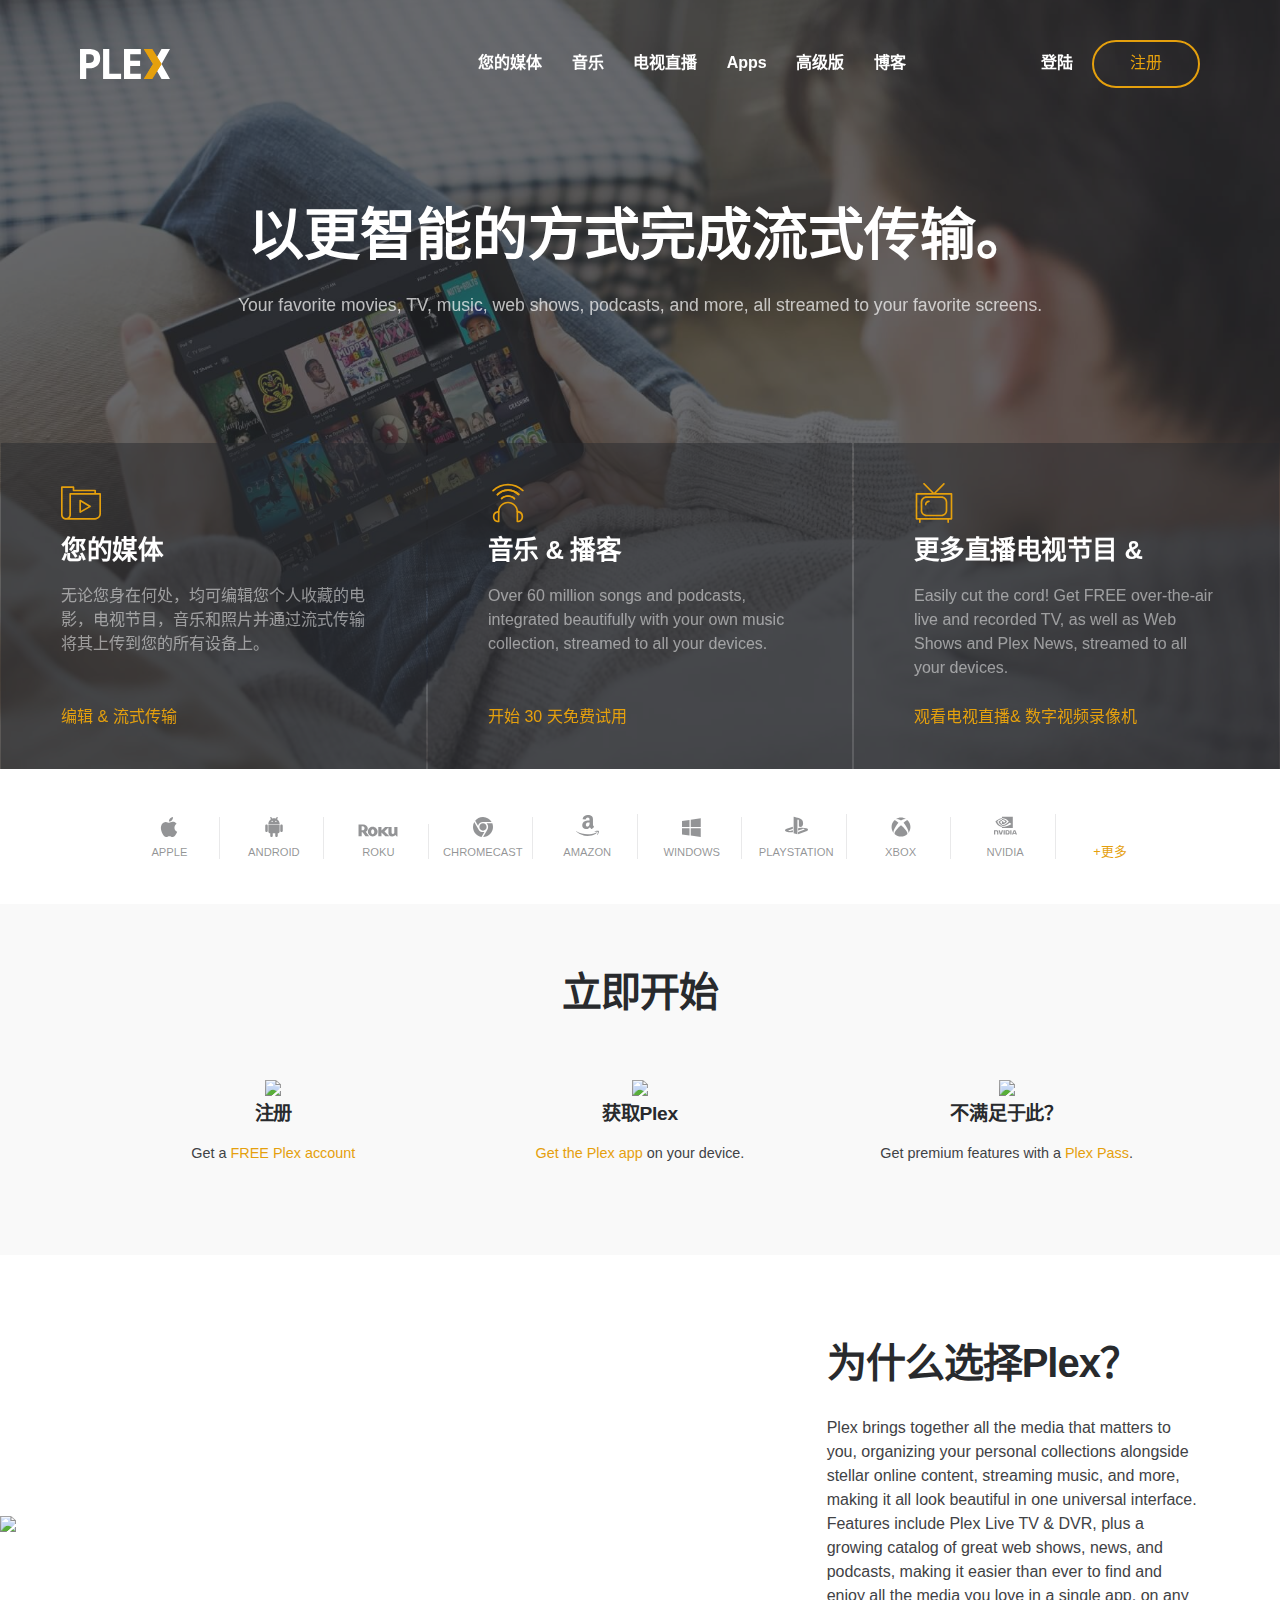
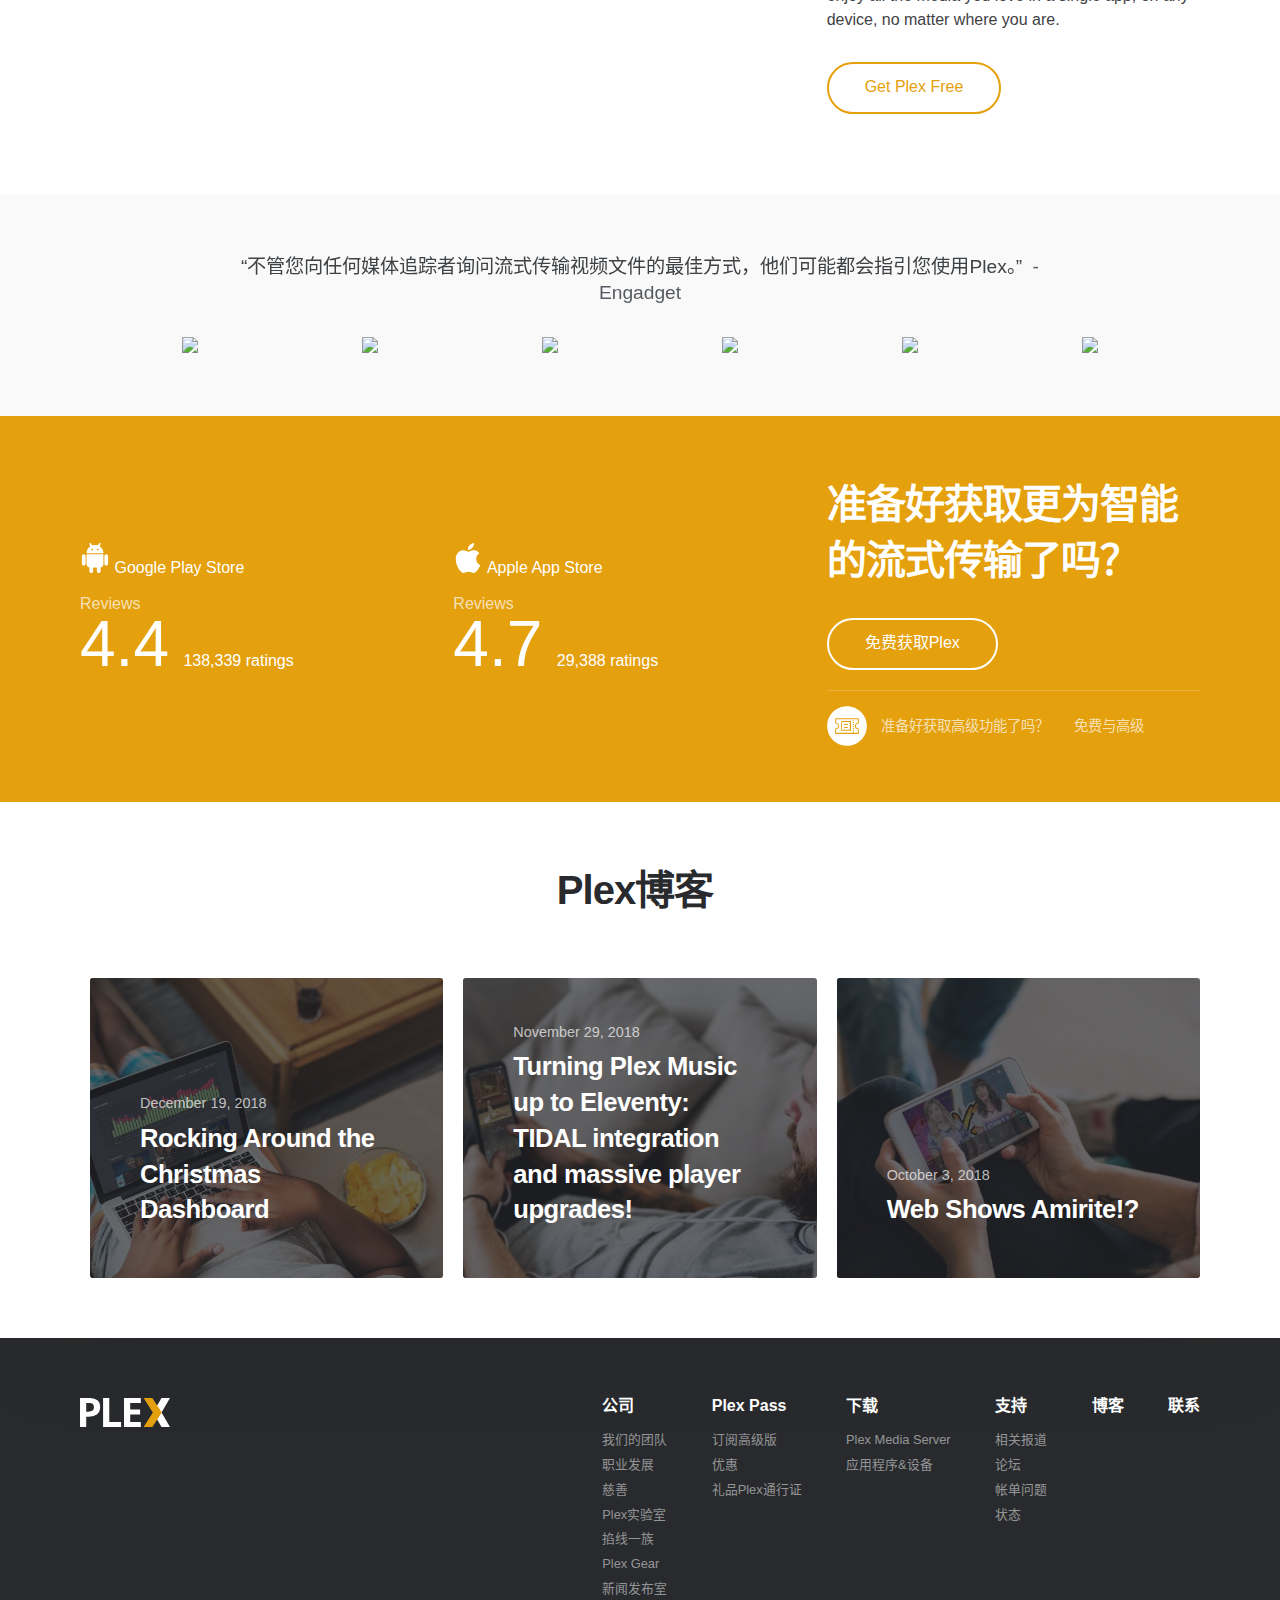
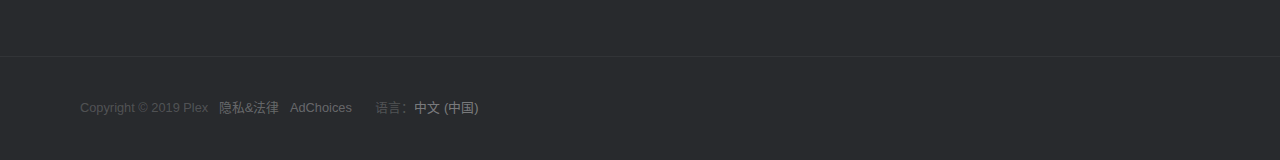
==== index.html @ 353b56b7 "Initial commit" ====
<!DOCTYPE html>
<!-- saved from url=(0023)https://www.plex.tv/zh/ -->
<html lang="zh-cn" prefix="og: http://ogp.me/ns#" class="js no-svg sizes customelements history pointerevents postmessage webgl websockets cssanimations csscolumns csscolumns-width csscolumns-span csscolumns-fill csscolumns-gap csscolumns-rule csscolumns-rulecolor csscolumns-rulestyle csscolumns-rulewidth csscolumns-breakbefore csscolumns-breakafter csscolumns-breakinside flexbox picture srcset webworkers chrome">
 <head>
  <meta http-equiv="Content-Type" content="text/html; charset=UTF-8" /> 
  <script type="text/javascript" async="" src="./files/js"></script>
  <script type="text/javascript" async="" src="./files/ec.js"></script>
  <script type="text/javascript" async="" src="./files/analytics.js"></script>
  <script type="text/javascript" async="" src="./files/conversion_async.js"></script>
  <meta http-equiv="X-UA-Compatible" content="IE=edge,chrome=1" />  
  <meta name="viewport" content="width=device-width, initial-scale=1" /> 
  <link rel="profile" href="http://gmpg.org/xfn/11" /> 
  <link rel="stylesheet" href="./files/style.css" /> 
  <link rel="apple-touch-icon-precomposed" sizes="144x144" href="https://zhf1943ap1t4f26r11i05c7l-wpengine.netdna-ssl.com/wp-content/themes/plex/assets/img/favicons/apple-touch-icon-144x144.png" /> 
  <link rel="apple-touch-icon-precomposed" sizes="152x152" href="https://zhf1943ap1t4f26r11i05c7l-wpengine.netdna-ssl.com/wp-content/themes/plex/assets/img/favicons/apple-touch-icon-152x152.png" /> 
  <link rel="icon" type="image/png" href="https://zhf1943ap1t4f26r11i05c7l-wpengine.netdna-ssl.com/wp-content/themes/plex/assets/img/favicons/favicon-32x32.png" sizes="32x32" /> 
  <link rel="icon" type="image/png" href="https://zhf1943ap1t4f26r11i05c7l-wpengine.netdna-ssl.com/wp-content/themes/plex/assets/img/favicons/favicon-16x16.png" sizes="16x16" /> 
  <title>Media Server | Plex allows you to stream video smarter.</title> 
  <style type="text/css">.txlive {display: none;}
</style> 
  <style type="text/css">
			.plexview-template { display: none; }
		</style> 
  <meta name="description" content="您可以通过 Plex 媒体服务器汇集您的所有个人数据，并且可以随时随地访问。有了 Plex，您可以在所有设备上畅享自己的内容。" /> 
  <!-- / Yoast SEO Premium plugin. --> 
  <link rel="stylesheet" id="plex-app-css" href="./files/app.min.css" type="text/css" media="all" /> 
  <link rel="stylesheet" id="google-font-css" href="./files/css" type="text/css" media="all" /> 
  <link rel="stylesheet" id="transifex-font-css" href="./files/transifex-font.min.css" type="text/css" media="all" /> 
  <link rel="stylesheet" id="wp-block-library-css" href="./files/style.min.css" type="text/css" media="all" /> 
  <script type="text/javascript" src="./files/jquery.min.js"></script>
  <!-- Owl Stylesheets -->
  <link rel="stylesheet" href="./files/owl.carousel.min.css">
  <link rel="stylesheet" href="./files/owl.theme.default.min.css">
  <style type="text/css">
      #owl-carousel1.owl-theme .owl-nav.disabled+.owl-dots{margin-top:-8px;}

  </style>
  <style type="text/css">.txlive-langselector { position:fixed;z-index:999999;min-width: 120px;line-height:32px;background-color:rgba( 0,0,0,0.75 );box-shadow: 0 0 4px rgba( 0,0,0,0.3 );color: #fff;font-size: 14px;font-family: inherit; }.txlive-langselector * { margin: 0;padding: 0;border: 0;font-size: 100%;font: inherit;vertical-align: baseline;border-radius: 0;-moz-border-radius:0;-webkit-border-radius:0;box-sizing:border-box;-moz-box-sizing:border-box;-webkit-border-radius:0;opacity:1; }.txlive-langselector.txlive-langselector-topleft { top:0;left:0;right:auto;bottom:auto;border-radius: 0 0 2px 0;-moz-border-radius: 0 0 2px 0;-webkit-border-radius: 0 0 2px 0; }.txlive-langselector.txlive-langselector-topright { top:0;left:auto;right:0;bottom:auto;border-radius: 0 2px 0 0;-moz-border-radius: 0 2px 0 0;-webkit-border-radius: 0 2px 0 0; }.txlive-langselector.txlive-langselector-bottomleft { top:auto;left:0;right:auto;bottom:0;border-radius: 0 2px 0 0;-moz-border-radius: 0 2px 0 0;-webkit-border-radius: 0 2px 0 0; }.txlive-langselector.txlive-langselector-bottomright { top:auto;left:auto;right:0;bottom:0;border-radius: 2px 0 0 0;-moz-border-radius: 2px 0 0 0;-webkit-border-radius: 2px 0 0 0; }.txlive-langselector .txlive-langselector-toggle { overflow: hidden;display: block;padding:2px 16px;width: 100%;height:36px;cursor:pointer;cursor:hand; }.txlive-langselector.txlive-langselector-topleft .txlive-langselector-toggle { overflow: hidden;display: block;border-top:2px solid #006f9f;padding:2px 16px;height:36px;line-height:32px;cursor:pointer;cursor:hand; }.txlive-langselector.txlive-langselector-topright .txlive-langselector-toggle { overflow: hidden;display: block;border-top:2px solid #006f9f;padding:2px 16px;height:36px;line-height:32px;cursor:pointer;cursor:hand; }.txlive-langselector.txlive-langselector-bottomleft .txlive-langselector-toggle { overflow: hidden;display: block;border-bottom:2px solid #006f9f;padding:2px 16px;height:36px;line-height:32px;cursor:pointer;cursor:hand; }.txlive-langselector.txlive-langselector-bottomright .txlive-langselector-toggle { overflow: hidden;display: block;border-bottom:2px solid #006f9f;padding:2px 16px;height:36px;line-height:32px;cursor:pointer;cursor:hand; }.txlive-langselector .txlive-langselector-current { float: left;padding: 0;max-width: 200px;overflow:hidden;white-space: nowrap;text-overflow:ellipsis; }.txlive-langselector .txlive-langselector-marker { float: right;display: block;position:relative;width:0;height:0;margin-left:8px;margin-top: 13px;border-right:4px dashed transparent;border-left:4px dashed transparent;}.txlive-langselector-topright .txlive-langselector-marker,.txlive-langselector-topleft .txlive-langselector-marker {border-top:4px solid #fff;}.txlive-langselector-bottomright .txlive-langselector-marker,.txlive-langselector-bottomleft .txlive-langselector-marker {border-bottom:4px solid #fff;}.txlive-langselector-list { position:absolute;width: 100%;margin:0;padding:10px 0;display:none;background-color:#eaf1f7;box-shadow: 0 0 4px rgba( 0,0,0,0.3 );color:#666;list-style-type:none; }.txlive-langselector-list.txlive-langselector-list-opened { display:block;max-height:315px;overflow:auto; }.txlive-langselector-list > li {padding:0 16px;width:100%;overflow:hidden;white-space: nowrap;text-overflow:ellipsis;}.txlive-langselector-list > li:hover {background-color:#b0b9c1;color:#fff;cursor:pointer;cursor:hand;}.txlive-langselector-topright > .txlive-langselector-list {top:40px;left:auto;right:0;bottom:auto;border-bottom: 1px solid #f4f7f9;}.txlive-langselector-topleft > .txlive-langselector-list {top:40px;left:0;right:auto;bottom:auto;border-bottom: 1px solid #f4f7f9;}.txlive-langselector-bottomright > .txlive-langselector-list {top:auto;left:auto;right:0;bottom:40px;border-top: 1px solid #f4f7f9;}.txlive-langselector-bottomleft > .txlive-langselector-list {top:auto;left:0;right:auto;bottom:40px;border-top: 1px solid #f4f7f9;}.txlive-langselector-topright > .txlive-langselector-list,.txlive-langselector-bottomright > .txlive-langselector-list {border-radius: 2px 0 0 2px;-moz-border-radius: 2px 0 0 2px;-webkit-border-radius: 2px 0 0 2px;}.txlive-langselector-topleft > .txlive-langselector-list,.txlive-langselector-bottomleft > .txlive-langselector-list {border-radius: 0 2px 2px 0;-moz-border-radius: 0 2px 2px 0;-webkit-border-radius: 0 2px 2px 0;}</style>
  <meta class="foundation-mq" />
  <script src="./files/saved_resource"></script>
  <script src="./files/saved_resource(1)"></script>
 </head> 
 <body class="home page-template-default page page-id-9  lang-zh"> 
  <div class="container">  
   <div class="grid-x header align-middle"> 
    <div class="large-2 medium-12 cell logo"> 
     <a href="https://www.plex.tv/zh/"> <img src="./files/plex-logo.svg" /> </a> 
    </div> 
    <div class="large-10 cell menu-header align-middle" data-utm-section="menu-header"> 
     <div class="menu-header-container">
      <ul id="menu-header" class="menu wow fadeIn" style="visibility: visible; animation-name: fadeIn;">
       <li id="menu-item-10927" class="menu-item menu-item-type-post_type menu-item-object-page menu-item-10927 -hide nav-item-toggable"><a href="https://www.plex.tv/zh/your-media/">您的媒体</a></li> 
       <li id="menu-item-10928" class="menu-item menu-item-type-post_type menu-item-object-page menu-item-10928 -hide nav-item-toggable"><a href="https://www.plex.tv/zh/music/">音乐</a></li> 
       <li id="menu-item-10926" class="menu-item menu-item-type-post_type menu-item-object-page menu-item-10926 -hide nav-item-toggable"><a href="https://www.plex.tv/zh/tv/">电视直播</a></li> 
       <li id="menu-item-69" class="menu-item menu-item-type-post_type menu-item-object-page menu-item-69"><a href="https://www.plex.tv/zh/apps-devices/">Apps</a></li> 
       <li id="menu-item-11278" class="menu-item menu-item-type-post_type menu-item-object-page menu-item-11278 plex_pass-hide bundle_users-hide nav-item-toggable"><a href="https://www.plex.tv/zh/plex-pass/">高级版</a></li> 
       <li id="menu-item-10659" class="menu-item menu-item-type-post_type menu-item-object-page menu-item-10659"><a href="https://www.plex.tv/zh/blog/">博客</a></li> 
      </ul>
     </div> 
     <div class="header-dynamic text-right menu-user wow fadeIn" data-wow-delay="0.5s" style="visibility: visible; animation-delay: 0.5s; animation-name: fadeIn;"> 
      <div class="header-menu-dynamic"> 
       <div class="plexview-navbar-main-user-buttons dynamic-loading" style="display: block;"> 
        <ul class="menu"> 
         <li><a class="signin" href="https://www.plex.tv/zh/sign-in/?forward=https://www.plex.tv/zh/" data-utm="signin-main-menu">登陆</a></li> 
         <li><a class="signup button" href="https://www.plex.tv/zh/sign-up/?forward=web" data-utm="signup-main-menu">注册</a></li> 
        </ul> 
       </div>
       <div class="view-loading" style="display: none;" data-parent="navbar-main-user-buttons"></div> 
      </div> 
     </div> 
    </div> 
    <div class="grid-x fat-nav"> 
     <div class="large-12 cell fat-nav__wrapper"> 
      <div class="grid-x"> 
       <div class="large-12 cell logo"> 
        <a href="https://www.plex.tv/zh/"><img src="./files/plex-logo.svg" /></a> 
       </div> 
       <div class="large-12 cell mobile-menu" data-utm-section="mobile-menu"> 
        <div class="menu-mobile-container">
         <ul id="menu-mobile" class="menu">
          <li id="menu-item-10171" class="menu-item menu-item-type-post_type menu-item-object-page menu-item-has-children menu-item-10171 -hide nav-item-toggable"><a href="https://www.plex.tv/zh/your-media/">您的媒体</a> 
           <ul class="sub-menu"> 
            <li id="menu-item-10172" class="menu-item menu-item-type-post_type menu-item-object-page menu-item-10172 -hide nav-item-toggable"><a href="https://www.plex.tv/zh/your-media/movies-tv/">电影&amp;电视</a></li> 
            <li id="menu-item-10173" class="menu-item menu-item-type-post_type menu-item-object-page menu-item-10173 -hide nav-item-toggable"><a href="https://www.plex.tv/zh/your-media/music/">音乐</a></li> 
            <li id="menu-item-10174" class="menu-item menu-item-type-post_type menu-item-object-page menu-item-10174 -hide nav-item-toggable"><a href="https://www.plex.tv/zh/your-media/photos-videos/">照片&amp;视频</a></li> 
            <li id="menu-item-10175" class="menu-item menu-item-type-post_type menu-item-object-page menu-item-10175 -hide nav-item-toggable"><a href="https://www.plex.tv/zh/your-media/virtual-reality/">虚拟现实</a></li> 
           </ul> </li> 
          <li id="menu-item-10825" class="menu-item menu-item-type-post_type menu-item-object-page menu-item-10825 -hide nav-item-toggable"><a href="https://www.plex.tv/zh/music/">音乐</a></li> 
          <li id="menu-item-10167" class="menu-item menu-item-type-post_type menu-item-object-page menu-item-10167 -hide nav-item-toggable"><a href="https://www.plex.tv/zh/tv/">电视直播</a></li> 
          <li id="menu-item-10165" class="menu-item menu-item-type-post_type menu-item-object-page menu-item-10165 -hide nav-item-toggable"><a href="https://www.plex.tv/zh/apps-devices/">Apps</a></li> 
          <li id="menu-item-10930" class="menu-item menu-item-type-post_type menu-item-object-page menu-item-10930 -hide nav-item-toggable"><a href="https://www.plex.tv/zh/blog/">博客</a></li> 
         </ul>
        </div> 
       </div> 
       <div class="large-12 cell mobile-user" data-utm-section="mobile-user"> 
        <div class="plexview-menu-user" style="display: block;">
         <ul class="menu"> 
          <li><a class="signup button" data-utm="signup-mobile-menu" href="https://www.plex.tv/zh/sign-up/?forward=web">注册</a></li> 
          <li><a class="signin" data-utm="signin-mobile-menu" href="https://www.plex.tv/zh/sign-in/?forward=https://www.plex.tv/zh/">登陆</a></li> 
         </ul>
        </div> 
       </div> 
      </div> 
     </div> 
    </div> 
    <div class="plexview-navbar-main-user-content"></div> 
    <div class="grid-x grid-padding-x nav-pulldown-buckets container-standard align-bottom" data-utm-section="nav-bucket" style="display: none;"> 
     <div class="large-12 cell"> 
      <div class="grid-x grid-padding-x small-up-1 medium-up-1 large-up-3 align-stretch buckets-container"> 
       <div class="cell nav-bucket bucket dynamic-submenu-item-highlight wow fadein bucket-48  animated" data-bucket="48" data-group-display="buckets-container" style="visibility: visible;"> 
        <a href="https://www.plex.tv/zh/your-media/" data-utm="bucket-your-media"> 
         <div class="bucket-inner"> 
          <div class="bucket-content"> 
           <div class="plex-svg-holder icon-bucket-my-media"> 
            <!-- Generator: Adobe Illustrator 22.0.1, SVG Export Plug-In . SVG Version: 6.00 Build 0)  --> 
            <svg version="1.1" id="bucket-my-media" xmlns="http://www.w3.org/2000/svg" xmlns:xlink="http://www.w3.org/1999/xlink" x="0px" y="0px" viewbox="0 0 24 24" style="enable-background:new 0 0 24 24;" xml:space="preserve"> 
             <g id="Outline_Icons"> 
              <g> 
               <path d="M20.5,22H3c-1.7,0-3-1.3-3-3V2.5C0,2.2,0.2,2,0.5,2h7C7.8,2,8,2.2,8,2.5V4h12.5C20.8,4,21,4.2,21,4.5V6h2.5
			C23.8,6,24,6.2,24,6.5v12C24,20.4,22.4,22,20.5,22z M5.2,21h15.3c1.4,0,2.5-1.1,2.5-2.5V7H6v12C6,19.8,5.7,20.5,5.2,21z M1,3v16
			c0,1.1,0.9,2,2,2s2-0.9,2-2V6.5C5,6.2,5.2,6,5.5,6H20V5H7.5C7.2,5,7,4.8,7,4.5V3H1z"></path> 
               <path d="M11.5,18c-0.1,0-0.2,0-0.2-0.1c-0.2-0.1-0.3-0.3-0.3-0.4v-7c0-0.2,0.1-0.3,0.3-0.4c0.2-0.1,0.3-0.1,0.5,0l6,3.5
			c0.2,0.1,0.2,0.3,0.2,0.4s-0.1,0.3-0.2,0.4l-6,3.5C11.7,18,11.6,18,11.5,18z M12,11.4v5.3l4.5-2.6L12,11.4z"></path> 
              </g> 
             </g> 
            </svg> 
           </div> 
           <h3>您的媒体</h3> 
           <p class="flex-child-auto">无论您身在何处，均可编辑您个人收藏的电影，电视节目，音乐和照片并通过流式传输将其上传到您的所有设备上。</p> 
           <p>编辑 &amp;&nbsp;流式传输</p> 
          </div> 
         </div> </a> 
       </div> 
       <div class="cell nav-bucket bucket dynamic-submenu-item-highlight wow fadein bucket-10525  animated" data-bucket="10525" data-group-display="buckets-container" style="visibility: visible;"> 
        <a href="https://www.plex.tv/zh/music/" data-utm="bucket-music-&amp;-podcasts"> 
         <div class="bucket-inner"> 
          <div class="bucket-content"> 
           <div class="plex-svg-holder icon-bucket-streaming-music"> 
            <!-- Generator: Adobe Illustrator 22.1.0, SVG Export Plug-In . SVG Version: 6.00 Build 0)  --> 
            <svg version="1.1" id="bucket-streaming-music" xmlns="http://www.w3.org/2000/svg" xmlns:xlink="http://www.w3.org/1999/xlink" x="0px" y="0px" viewbox="0 0 24 24" style="enable-background:new 0 0 24 24;" xml:space="preserve"> 
             <g id="Outline_Icons_2_"> 
              <g> 
               <g> 
                <path d="M17.6,17.7c-0.3,0-0.5-0.2-0.5-0.5c0-2.8-2.3-5-5.1-5s-5.1,2.2-5.1,5c0,0.3-0.2,0.5-0.5,0.5s-0.5-0.2-0.5-0.5
				c0-3.3,2.7-6,6.1-6s6.1,2.7,6.1,6C18.1,17.5,17.8,17.7,17.6,17.7z"></path> 
                <path d="M6.4,23.6c-2.1,0-3.5-1.3-3.5-3.4s1.4-3.4,3.5-3.4c0.3,0,0.5,0.2,0.5,0.5v5.9C6.9,23.4,6.7,23.6,6.4,23.6z M5.9,17.8
				c-1.3,0.2-2,1.1-2,2.4c0,1.4,0.7,2.2,2,2.4V17.8z"></path> 
                <path d="M17.6,23.6c-0.3,0-0.5-0.2-0.5-0.5v-5.9c0-0.3,0.2-0.5,0.5-0.5c2.1,0,3.5,1.3,3.5,3.4C21.1,22.3,19.7,23.6,17.6,23.6z
				 M18.1,17.8v4.8c1.3-0.2,2-1.1,2-2.4C20.1,18.8,19.3,18,18.1,17.8z"></path> 
               </g> 
               <path d="M18.4,7.4c-0.1,0-0.3,0-0.4-0.1c-1.6-1.6-3.8-2.5-6-2.5l0,0c-2.3,0-4.4,0.9-6,2.5c-0.2,0.2-0.5,0.2-0.7,0s-0.2-0.5,0-0.7
			C7.1,4.8,9.4,3.8,12,3.8l0,0c2.6,0,4.9,1,6.8,2.7C19,6.7,19,7,18.8,7.2C18.7,7.4,18.5,7.4,18.4,7.4z"></path> 
               <path d="M21,5c-0.1,0-0.3,0-0.4-0.1c-4.7-4.6-12.4-4.6-17.2,0c-0.2,0.2-0.5,0.2-0.7,0s-0.2-0.5,0-0.7c5.1-5,13.5-5,18.6,0
			c0.2,0.2,0.2,0.5,0,0.7C21.2,5,21.1,5,21,5z"></path> 
               <path d="M8.2,9.8c-0.1,0-0.3,0-0.4-0.1C7.6,9.5,7.6,9.2,7.8,9c2.3-2.3,6.1-2.3,8.4,0c0.2,0.2,0.2,0.5,0,0.7s-0.5,0.2-0.7,0
			c-1.9-1.9-5-1.9-7,0C8.4,9.8,8.3,9.8,8.2,9.8z"></path> 
               <path d="M18.4,7.4c-0.1,0-0.3,0-0.4-0.1c-1.6-1.6-3.8-2.5-6-2.5l0,0c-2.3,0-4.4,0.9-6,2.5c-0.2,0.2-0.5,0.2-0.7,0s-0.2-0.5,0-0.7
			C7.1,4.8,9.5,3.8,12,3.8l0,0c2.5,0,4.9,1,6.8,2.7C19,6.7,19,7,18.8,7.2C18.7,7.4,18.5,7.4,18.4,7.4z"></path> 
               <path d="M8.2,9.8c-0.1,0-0.3,0-0.4-0.1C7.6,9.5,7.6,9.2,7.8,9c2.3-2.3,6.1-2.3,8.4,0c0.2,0.2,0.2,0.5,0,0.7s-0.5,0.2-0.7,0
			c-1.9-1.9-5-1.9-7,0C8.4,9.8,8.3,9.8,8.2,9.8z"></path> 
              </g> 
             </g> 
            </svg> 
           </div> 
           <h3>音乐 &amp; 播客</h3> 
           <p class="flex-child-auto">Over 60 million songs and podcasts, integrated beautifully with your own music collection, streamed to all your devices.</p> 
           <p>开始 30 天免费试用</p> 
          </div> 
         </div> </a> 
       </div> 
       <div class="cell nav-bucket bucket dynamic-submenu-item-highlight wow fadein bucket-54  animated" data-bucket="54" data-group-display="buckets-container" style="visibility: visible;"> 
        <a href="https://www.plex.tv/zh/tv/" data-utm="bucket-live-tv-&amp;-more"> 
         <div class="bucket-inner"> 
          <div class="bucket-content"> 
           <div class="plex-svg-holder icon-bucket-live-tv"> 
            <!-- Generator: Adobe Illustrator 22.0.1, SVG Export Plug-In . SVG Version: 6.00 Build 0)  --> 
            <svg version="1.1" id="bucket-live-tv" xmlns="http://www.w3.org/2000/svg" xmlns:xlink="http://www.w3.org/1999/xlink" x="0px" y="0px" viewbox="0 0 24 24" style="enable-background:new 0 0 24 24;" xml:space="preserve"> 
             <g> 
              <path d="M22.5,6h-9.3l5.1-5.1c0.2-0.2,0.2-0.5,0-0.7s-0.5-0.2-0.7,0L12,5.8L6.4,0.1C6.2,0,5.8,0,5.6,0.1s-0.2,0.5,0,0.7L10.8,6H1.5
		C1.2,6,1,6.2,1,6.5v15C1,21.8,1.2,22,1.5,22H3v1.5C3,23.8,3.2,24,3.5,24S4,23.8,4,23.5V22h16v1.5c0,0.3,0.2,0.5,0.5,0.5
		s0.5-0.2,0.5-0.5V22h1.5c0.3,0,0.5-0.2,0.5-0.5v-15C23,6.2,22.8,6,22.5,6z M22,21H2V7h20V21z"></path> 
              <path d="M4,11.5v5C4,18.4,5.6,20,7.5,20h9c1.9,0,3.5-1.6,3.5-3.5v-5C20,9.6,18.4,8,16.5,8h-9C5.6,8,4,9.6,4,11.5z M19,11.5v5
		c0,1.4-1.1,2.5-2.5,2.5h-9C6.1,19,5,17.9,5,16.5v-5C5,10.1,6.1,9,7.5,9h9C17.9,9,19,10.1,19,11.5z"></path> 
              <path d="M6.5,13c0,0.3,0.2,0.5,0.5,0.5s0.5-0.2,0.5-0.5c0-0.8,0.7-1.5,1.5-1.5c0.3,0,0.5-0.2,0.5-0.5S9.3,10.5,9,10.5
		C7.6,10.5,6.5,11.6,6.5,13z"></path> 
             </g> 
            </svg> 
           </div> 
           <h3>更多直播电视节目 &amp; </h3> 
           <p class="flex-child-auto">Easily cut the cord! Get FREE over-the-air live and recorded TV, as well as Web Shows and Plex News, streamed to all your devices.</p> 
           <p>观看电视直播&amp; 数字视频录像机</p> 
          </div> 
         </div> </a> 
       </div> 
      </div> 
     </div> 
    </div> 
   </div> 
   <!-- Buckets --> 
   <section class="grid-x hero hero-home align-middle no-pad plex-responsive-bg-image" style="background-repeat: no-repeat; background-position: center center; background-size: cover; width: 100%; background-image: url(&quot;https://zhf1943ap1t4f26r11i05c7l-wpengine.netdna-ssl.com/wp-content/uploads/2019/01/hero-homepage-2019-1800x1185.jpg&quot;);"> 
    <img src="./files/hero-homepage-2019-1800x1185.jpg" srcset="https://zhf1943ap1t4f26r11i05c7l-wpengine.netdna-ssl.com/wp-content/uploads/2019/01/hero-homepage-2019-1800x1185.jpg 1800w, https://zhf1943ap1t4f26r11i05c7l-wpengine.netdna-ssl.com/wp-content/uploads/2019/01/hero-homepage-2019-300x197.jpg 300w, https://zhf1943ap1t4f26r11i05c7l-wpengine.netdna-ssl.com/wp-content/uploads/2019/01/hero-homepage-2019-768x505.jpg 768w, https://zhf1943ap1t4f26r11i05c7l-wpengine.netdna-ssl.com/wp-content/uploads/2019/01/hero-homepage-2019-1024x674.jpg 1024w, https://zhf1943ap1t4f26r11i05c7l-wpengine.netdna-ssl.com/wp-content/uploads/2019/01/hero-homepage-2019-1440x948.jpg 1440w, https://zhf1943ap1t4f26r11i05c7l-wpengine.netdna-ssl.com/wp-content/uploads/2019/01/hero-homepage-2019-800x527.jpg 800w, https://zhf1943ap1t4f26r11i05c7l-wpengine.netdna-ssl.com/wp-content/uploads/2019/01/hero-homepage-2019-640x421.jpg 640w, https://zhf1943ap1t4f26r11i05c7l-wpengine.netdna-ssl.com/wp-content/uploads/2019/01/hero-homepage-2019-400x263.jpg 400w, https://zhf1943ap1t4f26r11i05c7l-wpengine.netdna-ssl.com/wp-content/uploads/2019/01/hero-homepage-2019-150x99.jpg 150w" sizes="(max-width: 1800px) 100vw, 1800px" /> 
    <div class="large-12 cell hero-container wow fadeIn" data-wow-delay="0.5s" style="visibility: visible; animation-delay: 0.5s; animation-name: fadeIn;"> 
     <div class="hero-text"> 
      <h1>以更智能的方式完成流式传输。</h1> 
      <p>Your favorite movies, TV, music, web shows, podcasts, and more, all streamed to your favorite screens.</p> 
     </div> 
    </div> 
    <div class="large-12 cell bucket-section" data-utm-section="hero-buckets"> 
     <div class="grid-x grid-padding-x small-up-1 medium-up-1 large-up-3 align-stretch buckets-container"> 
      <div class="cell nav-bucket bucket dynamic-submenu-item-highlight wow fadein bucket-48  animated" data-bucket="48" data-group-display="buckets-container" style="visibility: visible;"> 
       <a href="https://www.plex.tv/zh/your-media/" data-utm="bucket-your-media"> 
        <div class="bucket-inner"> 
         <div class="bucket-content"> 
          <div class="plex-svg-holder icon-bucket-my-media"> 
           <!-- Generator: Adobe Illustrator 22.0.1, SVG Export Plug-In . SVG Version: 6.00 Build 0)  --> 
           <svg version="1.1" id="bucket-my-media" xmlns="http://www.w3.org/2000/svg" xmlns:xlink="http://www.w3.org/1999/xlink" x="0px" y="0px" viewbox="0 0 24 24" style="enable-background:new 0 0 24 24;" xml:space="preserve"> 
            <g id="Outline_Icons"> 
             <g> 
              <path d="M20.5,22H3c-1.7,0-3-1.3-3-3V2.5C0,2.2,0.2,2,0.5,2h7C7.8,2,8,2.2,8,2.5V4h12.5C20.8,4,21,4.2,21,4.5V6h2.5
			C23.8,6,24,6.2,24,6.5v12C24,20.4,22.4,22,20.5,22z M5.2,21h15.3c1.4,0,2.5-1.1,2.5-2.5V7H6v12C6,19.8,5.7,20.5,5.2,21z M1,3v16
			c0,1.1,0.9,2,2,2s2-0.9,2-2V6.5C5,6.2,5.2,6,5.5,6H20V5H7.5C7.2,5,7,4.8,7,4.5V3H1z"></path> 
              <path d="M11.5,18c-0.1,0-0.2,0-0.2-0.1c-0.2-0.1-0.3-0.3-0.3-0.4v-7c0-0.2,0.1-0.3,0.3-0.4c0.2-0.1,0.3-0.1,0.5,0l6,3.5
			c0.2,0.1,0.2,0.3,0.2,0.4s-0.1,0.3-0.2,0.4l-6,3.5C11.7,18,11.6,18,11.5,18z M12,11.4v5.3l4.5-2.6L12,11.4z"></path> 
             </g> 
            </g> 
           </svg> 
          </div> 
          <h3>您的媒体</h3> 
          <p class="flex-child-auto">无论您身在何处，均可编辑您个人收藏的电影，电视节目，音乐和照片并通过流式传输将其上传到您的所有设备上。</p> 
          <p>编辑 &amp;&nbsp;流式传输</p> 
         </div> 
        </div> </a> 
      </div> 
      <div class="cell nav-bucket bucket dynamic-submenu-item-highlight wow fadein bucket-10525  animated" data-bucket="10525" data-group-display="buckets-container" style="visibility: visible;"> 
       <a href="https://www.plex.tv/zh/music/" data-utm="bucket-music-&amp;-podcasts"> 
        <div class="bucket-inner"> 
         <div class="bucket-content"> 
          <div class="plex-svg-holder icon-bucket-streaming-music"> 
           <!-- Generator: Adobe Illustrator 22.1.0, SVG Export Plug-In . SVG Version: 6.00 Build 0)  --> 
           <svg version="1.1" id="bucket-streaming-music" xmlns="http://www.w3.org/2000/svg" xmlns:xlink="http://www.w3.org/1999/xlink" x="0px" y="0px" viewbox="0 0 24 24" style="enable-background:new 0 0 24 24;" xml:space="preserve"> 
            <g id="Outline_Icons_2_"> 
             <g> 
              <g> 
               <path d="M17.6,17.7c-0.3,0-0.5-0.2-0.5-0.5c0-2.8-2.3-5-5.1-5s-5.1,2.2-5.1,5c0,0.3-0.2,0.5-0.5,0.5s-0.5-0.2-0.5-0.5
				c0-3.3,2.7-6,6.1-6s6.1,2.7,6.1,6C18.1,17.5,17.8,17.7,17.6,17.7z"></path> 
               <path d="M6.4,23.6c-2.1,0-3.5-1.3-3.5-3.4s1.4-3.4,3.5-3.4c0.3,0,0.5,0.2,0.5,0.5v5.9C6.9,23.4,6.7,23.6,6.4,23.6z M5.9,17.8
				c-1.3,0.2-2,1.1-2,2.4c0,1.4,0.7,2.2,2,2.4V17.8z"></path> 
               <path d="M17.6,23.6c-0.3,0-0.5-0.2-0.5-0.5v-5.9c0-0.3,0.2-0.5,0.5-0.5c2.1,0,3.5,1.3,3.5,3.4C21.1,22.3,19.7,23.6,17.6,23.6z
				 M18.1,17.8v4.8c1.3-0.2,2-1.1,2-2.4C20.1,18.8,19.3,18,18.1,17.8z"></path> 
              </g> 
              <path d="M18.4,7.4c-0.1,0-0.3,0-0.4-0.1c-1.6-1.6-3.8-2.5-6-2.5l0,0c-2.3,0-4.4,0.9-6,2.5c-0.2,0.2-0.5,0.2-0.7,0s-0.2-0.5,0-0.7
			C7.1,4.8,9.4,3.8,12,3.8l0,0c2.6,0,4.9,1,6.8,2.7C19,6.7,19,7,18.8,7.2C18.7,7.4,18.5,7.4,18.4,7.4z"></path> 
              <path d="M21,5c-0.1,0-0.3,0-0.4-0.1c-4.7-4.6-12.4-4.6-17.2,0c-0.2,0.2-0.5,0.2-0.7,0s-0.2-0.5,0-0.7c5.1-5,13.5-5,18.6,0
			c0.2,0.2,0.2,0.5,0,0.7C21.2,5,21.1,5,21,5z"></path> 
              <path d="M8.2,9.8c-0.1,0-0.3,0-0.4-0.1C7.6,9.5,7.6,9.2,7.8,9c2.3-2.3,6.1-2.3,8.4,0c0.2,0.2,0.2,0.5,0,0.7s-0.5,0.2-0.7,0
			c-1.9-1.9-5-1.9-7,0C8.4,9.8,8.3,9.8,8.2,9.8z"></path> 
              <path d="M18.4,7.4c-0.1,0-0.3,0-0.4-0.1c-1.6-1.6-3.8-2.5-6-2.5l0,0c-2.3,0-4.4,0.9-6,2.5c-0.2,0.2-0.5,0.2-0.7,0s-0.2-0.5,0-0.7
			C7.1,4.8,9.5,3.8,12,3.8l0,0c2.5,0,4.9,1,6.8,2.7C19,6.7,19,7,18.8,7.2C18.7,7.4,18.5,7.4,18.4,7.4z"></path> 
              <path d="M8.2,9.8c-0.1,0-0.3,0-0.4-0.1C7.6,9.5,7.6,9.2,7.8,9c2.3-2.3,6.1-2.3,8.4,0c0.2,0.2,0.2,0.5,0,0.7s-0.5,0.2-0.7,0
			c-1.9-1.9-5-1.9-7,0C8.4,9.8,8.3,9.8,8.2,9.8z"></path> 
             </g> 
            </g> 
           </svg> 
          </div> 
          <h3>音乐 &amp; 播客</h3> 
          <p class="flex-child-auto">Over 60 million songs and podcasts, integrated beautifully with your own music collection, streamed to all your devices.</p> 
          <p>开始 30 天免费试用</p> 
         </div> 
        </div> </a> 
      </div> 
      <div class="cell nav-bucket bucket dynamic-submenu-item-highlight wow fadein bucket-54  animated" data-bucket="54" data-group-display="buckets-container" style="visibility: visible;"> 
       <a href="https://www.plex.tv/zh/tv/" data-utm="bucket-live-tv-&amp;-more"> 
        <div class="bucket-inner"> 
         <div class="bucket-content"> 
          <div class="plex-svg-holder icon-bucket-live-tv"> 
           <!-- Generator: Adobe Illustrator 22.0.1, SVG Export Plug-In . SVG Version: 6.00 Build 0)  --> 
           <svg version="1.1" id="bucket-live-tv" xmlns="http://www.w3.org/2000/svg" xmlns:xlink="http://www.w3.org/1999/xlink" x="0px" y="0px" viewbox="0 0 24 24" style="enable-background:new 0 0 24 24;" xml:space="preserve"> 
            <g> 
             <path d="M22.5,6h-9.3l5.1-5.1c0.2-0.2,0.2-0.5,0-0.7s-0.5-0.2-0.7,0L12,5.8L6.4,0.1C6.2,0,5.8,0,5.6,0.1s-0.2,0.5,0,0.7L10.8,6H1.5
		C1.2,6,1,6.2,1,6.5v15C1,21.8,1.2,22,1.5,22H3v1.5C3,23.8,3.2,24,3.5,24S4,23.8,4,23.5V22h16v1.5c0,0.3,0.2,0.5,0.5,0.5
		s0.5-0.2,0.5-0.5V22h1.5c0.3,0,0.5-0.2,0.5-0.5v-15C23,6.2,22.8,6,22.5,6z M22,21H2V7h20V21z"></path> 
             <path d="M4,11.5v5C4,18.4,5.6,20,7.5,20h9c1.9,0,3.5-1.6,3.5-3.5v-5C20,9.6,18.4,8,16.5,8h-9C5.6,8,4,9.6,4,11.5z M19,11.5v5
		c0,1.4-1.1,2.5-2.5,2.5h-9C6.1,19,5,17.9,5,16.5v-5C5,10.1,6.1,9,7.5,9h9C17.9,9,19,10.1,19,11.5z"></path> 
             <path d="M6.5,13c0,0.3,0.2,0.5,0.5,0.5s0.5-0.2,0.5-0.5c0-0.8,0.7-1.5,1.5-1.5c0.3,0,0.5-0.2,0.5-0.5S9.3,10.5,9,10.5
		C7.6,10.5,6.5,11.6,6.5,13z"></path> 
            </g> 
           </svg> 
          </div> 
          <h3>更多直播电视节目 &amp; </h3> 
          <p class="flex-child-auto">Easily cut the cord! Get FREE over-the-air live and recorded TV, as well as Web Shows and Plex News, streamed to all your devices.</p> 
          <p>观看电视直播&amp; 数字视频录像机</p> 
         </div> 
        </div> </a> 
      </div> 
     </div> 
    </div> 
   </section> 
   <div class="large-12 cell logo-ticker align-middle"> 
    <a href="https://www.plex.tv/zh/apps-devices/"> 
     <ul class="align-middle"> 
      <li><span class="ticker-logo logo-apple">
        <div class="plex-svg-holder icon-apple">
         <!-- Generated by IcoMoon.io --> 
         <svg id="apple" version="1.1" xmlns="http://www.w3.org/2000/svg" width="512" height="512" viewbox="0 0 512 512"> 
          <title></title> 
          <g id="icomoon-ignore"> 
          </g> 
          <path fill="#000" d="M395.749 272.046c-0.647-64.841 52.879-95.938 55.271-97.483-30.076-44.010-76.925-50.039-93.621-50.736-39.871-4.037-77.798 23.474-98.033 23.474-20.184 0-51.409-22.877-84.476-22.276-43.458 0.646-83.529 25.269-105.906 64.19-45.152 78.349-11.563 194.42 32.445 257.963 21.504 31.102 47.146 66.038 80.813 64.79 32.421-1.294 44.681-20.979 83.878-20.979s50.214 20.979 84.525 20.335c34.887-0.648 56.991-31.699 78.346-62.898 24.695-36.084 34.863-71.019 35.462-72.813-0.774-0.353-68.030-26.118-68.704-103.567zM331.281 81.761c17.869-21.679 29.93-51.756 26.64-81.761-25.739 1.048-56.939 17.145-75.405 38.775-16.571 19.188-31.074 49.813-27.187 79.218 28.733 2.242 58.064-14.602 75.952-36.232z"></path> 
         </svg> 
        </div></span><span class="logo-ticker-title">Apple</span></li> 
      <li><span class="ticker-logo logo-android">
        <div class="plex-svg-holder icon-android">
         <!-- Generated by IcoMoon.io --> 
         <svg id="android" version="1.1" xmlns="http://www.w3.org/2000/svg" width="32" height="32" viewbox="0 0 32 32"> 
          <title>android</title> 
          <path d="M28 12c-1.1 0-2 0.9-2 2v8c0 1.1 0.9 2 2 2s2-0.9 2-2v-8c0-1.1-0.9-2-2-2zM4 12c-1.1 0-2 0.9-2 2v8c0 1.1 0.9 2 2 2s2-0.9 2-2v-8c0-1.1-0.9-2-2-2zM7 23c0 1.657 1.343 3 3 3v0 4c0 1.1 0.9 2 2 2s2-0.9 2-2v-4h4v4c0 1.1 0.9 2 2 2s2-0.9 2-2v-4c1.657 0 3-1.343 3-3v-11h-18v11z"></path> 
          <path d="M24.944 10c-0.304-2.746-1.844-5.119-4.051-6.551l1.001-2.001c0.247-0.494 0.047-1.095-0.447-1.342s-1.095-0.047-1.342 0.447l-1.004 2.009-0.261-0.104c-0.893-0.297-1.848-0.458-2.84-0.458s-1.947 0.161-2.84 0.458l-0.261 0.104-1.004-2.009c-0.247-0.494-0.848-0.694-1.342-0.447s-0.694 0.848-0.447 1.342l1.001 2.001c-2.207 1.433-3.747 3.805-4.051 6.551v1h17.944v-1h-0.056zM13 8c-0.552 0-1-0.448-1-1s0.447-0.999 0.998-1c0.001 0 0.002 0 0.003 0s0.001-0 0.002-0c0.551 0.001 0.998 0.448 0.998 1s-0.448 1-1 1zM19 8c-0.552 0-1-0.448-1-1s0.446-0.999 0.998-1c0 0 0.001 0 0.002 0s0.002-0 0.003-0c0.551 0.001 0.998 0.448 0.998 1s-0.448 1-1 1z"></path> 
         </svg> 
        </div></span><span class="logo-ticker-title">Android</span></li> 
      <li><span class="ticker-logo logo-roku">
        <div class="plex-svg-holder icon-roku"> 
         <!-- Generator: Adobe Illustrator 22.0.1, SVG Export Plug-In . SVG Version: 6.00 Build 0)  --> 
         <svg version="1.1" id="roku-1" xmlns="http://www.w3.org/2000/svg" xmlns:xlink="http://www.w3.org/1999/xlink" x="0px" y="0px" viewbox="0 0 53 17" style="enable-background:new 0 0 53 17;" xml:space="preserve"> 
          <title>roku</title> 
          <path d="M13,5.8c0-2.9-2.8-5.3-6.3-5.3h-6v15.8h4.2V11h1.2l3.8,5.3h4.8l-4.4-6.1C11.9,9.2,13,7.6,13,5.8z M6.1,8.4H4.8V3.1h1.3
	c1.5,0,2.6,1.2,2.6,2.6C8.7,7.2,7.6,8.4,6.1,8.4z M19.5,3.7c-3.6,0-6.4,2.8-6.4,6.4s2.9,6.4,6.4,6.4c3.6,0,6.5-2.8,6.5-6.4
	C25.9,6.6,23,3.7,19.5,3.7z M19.5,13.6c-1.1,0-2.1-1.5-2.1-3.4s1-3.4,2.1-3.4s2.1,1.5,2.1,3.4C21.6,12,20.6,13.6,19.5,13.6z M48.1,4
	v8c-0.5,0.8-1.1,1.3-2.1,1.3s-1.5-0.6-1.5-2.6V3.9h-8.6l-4.8,4.8V3.9h-4.2v12.4h4.2v-5l5.1,5h5.3l-6.4-6.4l5.2-5.3v7.3
	c0,2.4,1.5,4.7,5.1,4.7c1.7,0,3.3-1,4.2-1.9l1.9,1.7h0.8V3.9C52.3,3.9,48.1,3.9,48.1,4z"></path> 
         </svg> 
        </div></span><span class="logo-ticker-title">Roku</span></li> 
      <li><span class="ticker-logo logo-chromecast">
        <div class="plex-svg-holder icon-chromecast">
         <!-- Generated by IcoMoon.io --> 
         <svg id="chromecast" version="1.1" xmlns="http://www.w3.org/2000/svg" width="32" height="32" viewbox="0 0 32 32"> 
          <title>chromecast</title> 
          <path d="M8.072 13.954l-4.58-7.932c2.932-3.67 7.444-6.024 12.508-6.024 5.858 0 10.978 3.148 13.766 7.844h-13.056c-0.234-0.020-0.472-0.032-0.712-0.032-3.808 0-7.018 2.614-7.928 6.142zM21.728 10.156h9.17c0.71 1.81 1.102 3.782 1.102 5.844 0 8.776-7.066 15.9-15.818 15.998l6.544-11.334c0.922-1.324 1.462-2.932 1.462-4.664 0-2.286-0.942-4.356-2.46-5.844zM10.188 16c0-3.206 2.608-5.812 5.812-5.812s5.812 2.608 5.812 5.812c0 3.204-2.608 5.812-5.812 5.812s-5.812-2.608-5.812-5.812zM18.194 23.888l-4.58 7.934c-7.704-1.152-13.612-7.798-13.612-15.822 0-2.85 0.746-5.526 2.052-7.844l6.532 11.314c1.308 2.784 4.14 4.718 7.414 4.718 0.76 0 1.494-0.104 2.194-0.298z"></path> 
         </svg> 
        </div></span><span class="logo-ticker-title">Chromecast</span></li> 
      <li><span class="ticker-logo logo-amazon">
        <div class="plex-svg-holder icon-amazon">
         <!-- Generated by IcoMoon.io --> 
         <svg id="amazon" version="1.1" xmlns="http://www.w3.org/2000/svg" width="32" height="32" viewbox="0 0 32 32"> 
          <title>amazon</title> 
          <path d="M18.9 9c-0.8 0.1-1.7 0.1-2.6 0.2-1.4 0.2-2.7 0.4-3.9 0.9-2.2 0.9-3.7 2.8-3.7 5.6 0 3.5 2.3 5.3 5.1 5.3 1 0 1.7-0.1 2.4-0.3 1.1-0.4 2.1-1 3.2-2.2 0.7 0.9 0.8 1.3 2 2.3 0.3 0.1 0.6 0.1 0.8-0.1 0.7-0.6 2-1.7 2.6-2.3 0.3-0.2 0.2-0.6 0.1-0.9-0.7-0.8-1.3-1.5-1.3-3.2v-5.2c0-2.3 0.2-4.3-1.5-5.9-1.4-1.3-3.5-1.7-5.2-1.7-0.2 0-0.5 0-0.7 0-3 0.2-6.2 1.5-6.9 5.2-0.1 0.5 0.3 0.7 0.5 0.7l3.3 0.4c0.4-0.1 0.5-0.4 0.6-0.7 0.3-1.3 1.4-2 2.6-2.1 0.1 0 0.1 0 0.2 0 0.7 0 1.5 0.3 1.9 0.9 0.5 0.7 0.4 1.7 0.4 2.5v0.6zM18.9 12.4c0 1.4 0.1 2.4-0.7 3.6-0.4 0.8-1.1 1.4-1.9 1.5-0.1 0-0.3 0.1-0.5 0.1-1.3 0-2.1-1-2.1-2.5 0-1.9 1.1-2.8 2.6-3.2 0.8-0.2 1.7-0.2 2.6-0.2v0.7zM29.8 29.1c1.5-1.2 2.1-3.5 2.1-4.6v-0.2c0-0.3-0.1-0.5-0.1-0.5-0.3-0.4-2.4-0.7-4.3-0.1-0.5 0.2-1 0.4-1.4 0.7-0.3 0.2-0.3 0.5 0.1 0.5 0.4-0.1 0.8-0.1 1.3-0.2 1.1-0.1 2.5-0.1 2.8 0.3 0.5 0.5-0.5 2.9-0.9 4-0.2 0.2 0.1 0.3 0.4 0.1zM0.2 24.5c4.2 3.8 9.6 6 15.8 6 3.8 0 8.2-1.1 11.6-3.1 0.5-0.3 0.9-0.6 1.3-0.9 0.6-0.4 0.1-1.1-0.5-0.8-0.3 0.1-0.5 0.2-0.8 0.3-3.7 1.5-7.6 2.1-11.2 2.1-5.9 0.1-11.4-1.5-15.9-4.1-0.4-0.2-0.7 0.2-0.3 0.5z"></path> 
         </svg> 
        </div></span><span class="logo-ticker-title">Amazon</span></li> 
      <li><span class="ticker-logo logo-windows">
        <div class="plex-svg-holder icon-windows">
         <!-- Generated by IcoMoon.io --> 
         <svg id="windows" version="1.1" xmlns="http://www.w3.org/2000/svg" width="32" height="32" viewbox="0 0 32 32"> 
          <title>windows</title> 
          <path d="M0.010 16l-0.010-9.752 12-1.63v11.382zM14 4.328l15.996-2.328v14h-15.996zM30 18l-0.004 14-15.996-2.25v-11.75zM12 29.494l-11.99-1.644v-9.852h11.99z"></path> 
         </svg> 
        </div></span><span class="logo-ticker-title">Windows</span></li> 
      <li><span class="ticker-logo logo-playstation">
        <div class="plex-svg-holder icon-playstation">
         <!-- Generated by IcoMoon.io --> 
         <svg id="playstation" version="1.1" xmlns="http://www.w3.org/2000/svg" width="32" height="32" viewbox="0 0 32 32"> 
          <title>playstation</title> 
          <path d="M5.256 23.578c0.807 0.304 2.122 0.204 3.133-0.204l2.626-0.911v2.73c-0.204 0-0.304 0.1-0.504 0.1-2.626 0.404-5.356 0.204-8.085-0.607-2.526-0.707-2.93-2.222-1.819-3.033s2.83-1.415 2.83-1.415l7.478-2.626v3.033l-5.356 1.919c-0.911 0.307-1.115 0.815-0.304 1.015z"></path> 
          <path d="M31.73 22.567c-0.607 0.807-2.122 1.315-2.122 1.315l-11.419 4.144v-3.033l8.389-3.030c0.911-0.304 1.111-0.807 0.304-1.111s-2.122-0.204-3.133 0.204l-5.559 2.019v-3.133l0.304-0.1c0 0 1.619-0.607 3.841-0.807 2.222-0.204 5.052 0 7.274 0.911 2.426 0.704 2.73 1.815 2.122 2.622z"></path> 
          <path d="M19.3 17.415v-7.681c0-0.911-0.204-1.719-1.011-2.022-0.607-0.204-1.011 0.404-1.011 1.315v19.3l-5.256-1.619v-23.037c2.126 0.404 5.359 1.315 7.178 1.922 4.448 1.515 5.963 3.437 5.963 7.681-0.104 4.141-2.63 5.759-5.863 4.141z"></path> 
         </svg> 
        </div></span><span class="logo-ticker-title">PlayStation</span></li> 
      <li><span class="ticker-logo logo-xbox">
        <div class="plex-svg-holder icon-xbox">
         <!-- Generated by IcoMoon.io --> 
         <svg id="xbox" version="1.1" xmlns="http://www.w3.org/2000/svg" width="32" height="32" viewbox="0 0 32 32"> 
          <title>xbox</title> 
          <path d="M26.6 5.3c0 0-1.4-1.2-6.5 4 3.1 3.7 9.4 13 7.6 16.3v0 0 0c2.1-2.6 3.4-5.9 3.4-9.5 0-4.3-1.7-8.1-4.5-10.8v0c0 0 0-0.1 0 0zM6.1 27.4v0 0c2.7 2.3 6.1 3.7 9.9 3.7s7.3-1.4 9.9-3.7v0 0 0c2.4-2.4-5.4-11-9.9-14.4-4.5 3.4-12.3 12-9.9 14.4zM5.4 5.2c0 0 0 0.1 0 0v0c-2.8 2.8-4.5 6.6-4.5 10.8 0 3.6 1.3 6.9 3.4 9.5v0 0 0c-1.8-3.3 4.4-12.5 7.6-16.3-5.2-5.1-6.5-3.9-6.5-4zM16 0.9c2.9 0 5.8 0.8 8.5 2.6-0.1-0.1-0.8-0.5-1.9-0.4-2.9 0.1-6.6 2.3-6.6 2.3v0 0c0 0-3.7-2.2-6.6-2.3-1.1-0.1-1.8 0.4-1.9 0.4 2.7-1.8 5.6-2.6 8.5-2.6v0 0z"></path> 
         </svg> 
        </div></span><span class="logo-ticker-title">Xbox</span></li> 
      <li><span class="ticker-logo logo-nvidia">
        <div class="plex-svg-holder icon-nvidia">
         <!-- Generated by IcoMoon.io --> 
         <svg id="nvidia" version="1.1" xmlns="http://www.w3.org/2000/svg" width="32" height="32" viewbox="0 0 32 32"> 
          <title>nvidia</title> 
          <path d="M13.306 22.462v5.991h1.694v-5.991h-1.694zM0 22.456v5.997h1.706v-4.556h1.322c0.438 0 0.75 0.109 0.962 0.334 0.269 0.284 0.378 0.744 0.378 1.587v2.634h1.653v-3.313c0-2.366-1.506-2.684-2.981-2.684h-3.041zM16.031 22.462v5.991h2.744c1.462 0 1.938-0.244 2.456-0.788 0.366-0.381 0.6-1.222 0.6-2.141 0-0.841-0.2-1.594-0.547-2.059-0.628-0.837-1.528-1-2.878-1h-2.375zM17.709 23.769h0.728c1.056 0 1.738 0.475 1.738 1.703 0 1.231-0.681 1.703-1.738 1.703h-0.728v-3.406zM10.869 22.462l-1.412 4.747-1.353-4.747h-1.825l1.931 5.991h2.438l1.947-5.991h-1.725zM22.619 28.453h1.691v-5.991h-1.694l0.003 5.991zM27.359 22.466l-2.363 5.984h1.669l0.375-1.059h2.797l0.353 1.059h1.813l-2.381-5.988-2.262 0.003zM28.459 23.556l1.025 2.803h-2.081l1.056-2.803z"></path> 
          <path d="M11.072 8.431v-1.438c0.141-0.009 0.281-0.019 0.425-0.022 3.934-0.125 6.519 3.381 6.519 3.381s-2.787 3.872-5.778 3.872c-0.431 0-0.816-0.069-1.162-0.188v-4.359c1.531 0.184 1.841 0.863 2.763 2.397l2.050-1.728c0 0-1.497-1.963-4.016-1.963-0.281 0-0.544 0.022-0.8 0.047zM11.072 3.678v2.15c0.141-0.013 0.281-0.019 0.425-0.025 5.472-0.184 9.037 4.487 9.037 4.487s-4.097 4.981-8.363 4.981c-0.391 0-0.756-0.037-1.1-0.097v1.328c0.294 0.038 0.6 0.059 0.916 0.059 3.972 0 6.844-2.028 9.622-4.428 0.459 0.369 2.347 1.266 2.738 1.659-2.644 2.213-8.806 3.997-12.297 3.997-0.338 0-0.659-0.019-0.978-0.050v1.869h15.091v-15.931h-15.091zM11.072 14.041v1.134c-3.672-0.656-4.691-4.472-4.691-4.472s1.763-1.953 4.691-2.269v1.244c-0.003 0-0.003 0-0.006 0-1.537-0.184-2.738 1.25-2.738 1.25s0.672 2.416 2.744 3.112zM4.547 10.537c0 0 2.178-3.213 6.522-3.544v-1.166c-4.813 0.388-8.981 4.463-8.981 4.463s2.359 6.825 8.981 7.45v-1.238c-4.856-0.613-6.522-5.966-6.522-5.966z"></path> 
         </svg> 
        </div></span><span class="logo-ticker-title">NVIDIA</span></li> 
      <li><span class="ticker-logo outro">+更多</span></li> 
     </ul> </a> 
   </div> 
   <div data-utm-section="block-grid-1-get-started"> 
    <section id="section1" data-magellan-target="section1" class="grid-x dynamic-block grid-block gray"> 
     <div class="large-12 cell grid-text "> 
      <h2>立即开始</h2> 
     </div> 
     <div class="large-12 cell grid-elements"> 
      <div style="max-width: 1100px; margin: 0 auto;" class="grid-x grid-padding-x grid-illustration small-up-1 medium-up-2 large-up-3"> 
       <div class="cell"> 
        <div class="grid-inner"> 
         <div class="grid-img-illustration"> 
          <img src="./files/sign-up-1.png" srcset="https://zhf1943ap1t4f26r11i05c7l-wpengine.netdna-ssl.com/wp-content/uploads/2018/05/sign-up-1.png 300w, https://zhf1943ap1t4f26r11i05c7l-wpengine.netdna-ssl.com/wp-content/uploads/2018/05/sign-up-1-150x150.png 150w" sizes="(max-width: 300px) 100vw, 300px" /> 
         </div> 
         <div class="grid-content"> 
          <h4>注册</h4> 
          <p>Get a <a href="https://www.plex.tv/zh/#" data-utm="signup" class="go-signup">FREE Plex account</a></p> 
         </div> 
        </div> 
       </div> 
       <div class="cell"> 
        <div class="grid-inner"> 
         <div class="grid-img-illustration"> 
          <img src="./files/download-1.png" srcset="https://zhf1943ap1t4f26r11i05c7l-wpengine.netdna-ssl.com/wp-content/uploads/2018/05/download-1.png 300w, https://zhf1943ap1t4f26r11i05c7l-wpengine.netdna-ssl.com/wp-content/uploads/2018/05/download-1-150x150.png 150w" sizes="(max-width: 300px) 100vw, 300px" /> 
         </div> 
         <div class="grid-content"> 
          <h4>获取Plex</h4> 
          <p><a href="https://www.plex.tv/zh/media-server-downloads/#plex-app" data-utm="get-plex">Get the Plex app</a> on your device.</p> 
         </div> 
        </div> 
       </div> 
       <div class="cell"> 
        <div class="grid-inner"> 
         <div class="grid-img-illustration"> 
          <img src="./files/add-media-1.png" srcset="https://zhf1943ap1t4f26r11i05c7l-wpengine.netdna-ssl.com/wp-content/uploads/2018/05/add-media-1.png 300w, https://zhf1943ap1t4f26r11i05c7l-wpengine.netdna-ssl.com/wp-content/uploads/2018/05/add-media-1-150x150.png 150w" sizes="(max-width: 300px) 100vw, 300px" /> 
         </div> 
         <div class="grid-content"> 
          <h4>不满足于此？</h4> 
          <p>Get premium features with a <a href="https://www.plex.tv/zh/plex-pass/" data-utm="want-more-plex-pass">Plex Pass</a>.</p> 
         </div> 
        </div> 
       </div> 
      </div> 
     </div> 
    </section> 
   </div> 
   <div data-utm-section="block-standard-2-why-plex"> 
    <section id="section2" data-magellan-target="section2" class="grid-x dynamic-block standard-block align-middle standard-block-right  "> 
     <div class="large-5 medium-12 cell panel-left"> 
      <div class="panel-text  panel-text-right"> 
       <h2>为什么选择Plex？</h2> 
       <p>Plex brings together all the media that matters to you, organizing your personal collections alongside stellar online content, streaming music, and more, making it all look beautiful in one universal interface. Features include Plex Live TV &amp; DVR, plus a growing catalog of great web shows, news, and podcasts, making it easier than ever to find and enjoy all the media you love in a single app, on any device, no matter where you are.</p> 
       <span class="plexview-dyanmic-buttons" style="display: inline;"> <a class="button go-signup" data-utm="free-dynamic" href="https://www.plex.tv/zh/sign-up/?forward=web">Get Plex Free</a> </span> 
      </div> 
     </div> 
     <div class="large-7  medium-12 cell panel-right"> 
      <div class="panel-img panel-img-right  flush-left"> 
       <div style="max-width: 1100px; margin: 0 auto;" class="img-max-width"> 
        <img src="./files/image-home-why-plex-1-7-1440x982.jpg" srcset="https://zhf1943ap1t4f26r11i05c7l-wpengine.netdna-ssl.com/wp-content/uploads/2018/05/image-home-why-plex-1-7-1440x982.jpg 1440w, https://zhf1943ap1t4f26r11i05c7l-wpengine.netdna-ssl.com/wp-content/uploads/2018/05/image-home-why-plex-1-7-300x205.jpg 300w, https://zhf1943ap1t4f26r11i05c7l-wpengine.netdna-ssl.com/wp-content/uploads/2018/05/image-home-why-plex-1-7-768x524.jpg 768w, https://zhf1943ap1t4f26r11i05c7l-wpengine.netdna-ssl.com/wp-content/uploads/2018/05/image-home-why-plex-1-7-1024x698.jpg 1024w, https://zhf1943ap1t4f26r11i05c7l-wpengine.netdna-ssl.com/wp-content/uploads/2018/05/image-home-why-plex-1-7-800x545.jpg 800w, https://zhf1943ap1t4f26r11i05c7l-wpengine.netdna-ssl.com/wp-content/uploads/2018/05/image-home-why-plex-1-7-640x436.jpg 640w, https://zhf1943ap1t4f26r11i05c7l-wpengine.netdna-ssl.com/wp-content/uploads/2018/05/image-home-why-plex-1-7-400x273.jpg 400w, https://zhf1943ap1t4f26r11i05c7l-wpengine.netdna-ssl.com/wp-content/uploads/2018/05/image-home-why-plex-1-7-150x102.jpg 150w" sizes="(max-width: 1440px) 100vw, 1440px" /> 
       </div> 
      </div> 
     </div> 
    </section> 
   </div> 
   <section class="grid-x press-praise gray no-pad center-carousel"> 
    <div class="large-12 cell"> 
     <div class="press-carousel"> 
        <div data-thumb="https://zhf1943ap1t4f26r11i05c7l-wpengine.netdna-ssl.com/wp-content/themes/plex/assets/img/home/press-logos/engadget.svg" class="slick-slide" data-slick-index="0" aria-hidden="true" tabindex="-1" role="tabpanel" id="slick-slide00" aria-describedby="slick-slide-control00">
         <backquote>
          “不管您向任何媒体追踪者询问流式传输视频文件的最佳方式，他们可能都会指引您使用Plex。”
          <span class="press-auth">- Engadget</span>
         </backquote>
        </div>
        <div data-thumb="https://zhf1943ap1t4f26r11i05c7l-wpengine.netdna-ssl.com/wp-content/themes/plex/assets/img/home/press-logos/variety.svg" class="slick-slide" data-slick-index="1" aria-hidden="true" tabindex="-1" role="tabpanel" id="slick-slide01" aria-describedby="slick-slide-control01">
         <backquote>
          “剪线族们刚刚得到了一个喜爱的新玩具：数字媒体中心专家Plex在其网络应用程序中添加了DVR功能...”
          <span class="press-auth">- Variety</span>
         </backquote>
        </div>
        <div data-thumb="https://zhf1943ap1t4f26r11i05c7l-wpengine.netdna-ssl.com/wp-content/themes/plex/assets/img/home/press-logos/gizmodo.svg" class="slick-slide" data-slick-index="2" aria-hidden="true" tabindex="-1" role="tabpanel" id="slick-slide02" aria-describedby="slick-slide-control02">
         <backquote>
          “您可以使用的最佳视频播放器最终获得DVR支持。”
          <span class="press-auth">- Gizmodo</span>
         </backquote>
        </div>
        <div data-thumb="https://zhf1943ap1t4f26r11i05c7l-wpengine.netdna-ssl.com/wp-content/themes/plex/assets/img/home/press-logos/techcrunch.svg" class="slick-slide" data-slick-index="3" aria-hidden="true" tabindex="-1" role="tabpanel" id="slick-slide03" aria-describedby="slick-slide-control03">
         <backquote>
          “这使得Plex成为剪线族的更好解决方案......通过这种新增功能，您现在几乎可以在任何设备上”观看电视”。
          <span class="press-auth">- TechCrunch</span>
         </backquote>
        </div>
        <div data-thumb="https://zhf1943ap1t4f26r11i05c7l-wpengine.netdna-ssl.com/wp-content/themes/plex/assets/img/home/press-logos/motherboard.svg" class="slick-slide" data-slick-index="4" aria-hidden="true" tabindex="-1" role="tabpanel" id="slick-slide04" aria-describedby="slick-slide-control04">
         <backquote>
          “Plex迷 - 您的祈祷终于得到了回应。”
          <span class="press-auth">- Motherboard</span>
         </backquote>
        </div>
        <div data-thumb="https://zhf1943ap1t4f26r11i05c7l-wpengine.netdna-ssl.com/wp-content/themes/plex/assets/img/home/press-logos/techradar.svg" class="slick-slide" data-slick-index="5" aria-hidden="false" tabindex="0" role="tabpanel" id="slick-slide05" aria-describedby="slick-slide-control05">
         <backquote>
          “真的，我对这项服务的赞美无以言表，它可以让您将媒体流式传输到任何设备，包括电视机。”
          <span class="press-auth">- TechRadar</span>
         </backquote>
        </div>
      </div>
     </div> 
   </section> 
   <script type="text/javascript">
jQuery(function() {
	jQuery(document).on( 'plex_site_init', function(){
		jQuery('.press-carousel').slick({
			autoplay:      true,
			autoplaySpeed: 5000,
			dots:          true,
			arrows:        false,
			fade:          true,
			customPaging : function(slider, i) {
				var thumb = jQuery(slider.$slides[i]).data('thumb');
				return '<a><img class="svg" src="'+thumb+'"></a>';
			}
		});
	});
});
</script> 
   <span class="plexview-dynamic-cta-content" style="display: inline;">
    <section id="ctasection1" data-magellan-target="ctasection1" class="grid-x dynamic-block block-cta cta align-middle no-pad"> 
     <div class="large-4 medium-12 cell cta-android"> 
      <div class="plex-svg-holder icon-android">
       <!-- Generated by IcoMoon.io --> 
       <svg id="android" version="1.1" xmlns="http://www.w3.org/2000/svg" width="32" height="32" viewbox="0 0 32 32"> 
        <title>android</title> 
        <path d="M28 12c-1.1 0-2 0.9-2 2v8c0 1.1 0.9 2 2 2s2-0.9 2-2v-8c0-1.1-0.9-2-2-2zM4 12c-1.1 0-2 0.9-2 2v8c0 1.1 0.9 2 2 2s2-0.9 2-2v-8c0-1.1-0.9-2-2-2zM7 23c0 1.657 1.343 3 3 3v0 4c0 1.1 0.9 2 2 2s2-0.9 2-2v-4h4v4c0 1.1 0.9 2 2 2s2-0.9 2-2v-4c1.657 0 3-1.343 3-3v-11h-18v11z"></path> 
        <path d="M24.944 10c-0.304-2.746-1.844-5.119-4.051-6.551l1.001-2.001c0.247-0.494 0.047-1.095-0.447-1.342s-1.095-0.047-1.342 0.447l-1.004 2.009-0.261-0.104c-0.893-0.297-1.848-0.458-2.84-0.458s-1.947 0.161-2.84 0.458l-0.261 0.104-1.004-2.009c-0.247-0.494-0.848-0.694-1.342-0.447s-0.694 0.848-0.447 1.342l1.001 2.001c-2.207 1.433-3.747 3.805-4.051 6.551v1h17.944v-1h-0.056zM13 8c-0.552 0-1-0.448-1-1s0.447-0.999 0.998-1c0.001 0 0.002 0 0.003 0s0.001-0 0.002-0c0.551 0.001 0.998 0.448 0.998 1s-0.448 1-1 1zM19 8c-0.552 0-1-0.448-1-1s0.446-0.999 0.998-1c0 0 0.001 0 0.002 0s0.002-0 0.003-0c0.551 0.001 0.998 0.448 0.998 1s-0.448 1-1 1z"></path> 
       </svg> 
      </div> Google Play Store 
      <span class="cta-title">Reviews</span> 
      <span class="cta-rating">4.4</span> 
      <span class="star-totals"> <span class="star-rating wow flipInX" style="visibility: visible; animation-name: flipInX;">
        <div class="plex-svg-holder icon-rating"> 
         <svg id="rating" version="1.1" xmlns="http://www.w3.org/2000/svg" width="416" height="448" viewbox="0 0 416 448"> 
          <title></title> 
          <g id="icomoon-ignore"> 
          </g> 
          <path fill="#000" d="M416 161.75c0 4.5-3.25 8.75-6.5 12l-90.75 88.5 21.5 125c0.25 1.75 0.25 3.25 0.25 5 0 6.5-3 12.5-10.25 12.5-3.5 0-7-1.25-10-3l-112.25-59-112.25 59c-3.25 1.75-6.5 3-10 3-7.25 0-10.5-6-10.5-12.5 0-1.75 0.25-3.25 0.5-5l21.5-125-91-88.5c-3-3.25-6.25-7.5-6.25-12 0-7.5 7.75-10.5 14-11.5l125.5-18.25 56.25-113.75c2.25-4.75 6.5-10.25 12.25-10.25s10 5.5 12.25 10.25l56.25 113.75 125.5 18.25c6 1 14 4 14 11.5z"></path> 
         </svg> 
        </div></span> <span class="star-rating wow flipInX" data-wow-delay="0.2s" style="visibility: visible; animation-delay: 0.2s; animation-name: flipInX;">
        <div class="plex-svg-holder icon-rating"> 
         <svg id="rating" version="1.1" xmlns="http://www.w3.org/2000/svg" width="416" height="448" viewbox="0 0 416 448"> 
          <title></title> 
          <g id="icomoon-ignore"> 
          </g> 
          <path fill="#000" d="M416 161.75c0 4.5-3.25 8.75-6.5 12l-90.75 88.5 21.5 125c0.25 1.75 0.25 3.25 0.25 5 0 6.5-3 12.5-10.25 12.5-3.5 0-7-1.25-10-3l-112.25-59-112.25 59c-3.25 1.75-6.5 3-10 3-7.25 0-10.5-6-10.5-12.5 0-1.75 0.25-3.25 0.5-5l21.5-125-91-88.5c-3-3.25-6.25-7.5-6.25-12 0-7.5 7.75-10.5 14-11.5l125.5-18.25 56.25-113.75c2.25-4.75 6.5-10.25 12.25-10.25s10 5.5 12.25 10.25l56.25 113.75 125.5 18.25c6 1 14 4 14 11.5z"></path> 
         </svg> 
        </div></span> <span class="star-rating wow flipInX" data-wow-delay="0.4s" style="visibility: visible; animation-delay: 0.4s; animation-name: flipInX;">
        <div class="plex-svg-holder icon-rating"> 
         <svg id="rating" version="1.1" xmlns="http://www.w3.org/2000/svg" width="416" height="448" viewbox="0 0 416 448"> 
          <title></title> 
          <g id="icomoon-ignore"> 
          </g> 
          <path fill="#000" d="M416 161.75c0 4.5-3.25 8.75-6.5 12l-90.75 88.5 21.5 125c0.25 1.75 0.25 3.25 0.25 5 0 6.5-3 12.5-10.25 12.5-3.5 0-7-1.25-10-3l-112.25-59-112.25 59c-3.25 1.75-6.5 3-10 3-7.25 0-10.5-6-10.5-12.5 0-1.75 0.25-3.25 0.5-5l21.5-125-91-88.5c-3-3.25-6.25-7.5-6.25-12 0-7.5 7.75-10.5 14-11.5l125.5-18.25 56.25-113.75c2.25-4.75 6.5-10.25 12.25-10.25s10 5.5 12.25 10.25l56.25 113.75 125.5 18.25c6 1 14 4 14 11.5z"></path> 
         </svg> 
        </div></span> <span class="star-rating wow flipInX" data-wow-delay="0.6s" style="visibility: visible; animation-delay: 0.6s; animation-name: flipInX;">
        <div class="plex-svg-holder icon-rating"> 
         <svg id="rating" version="1.1" xmlns="http://www.w3.org/2000/svg" width="416" height="448" viewbox="0 0 416 448"> 
          <title></title> 
          <g id="icomoon-ignore"> 
          </g> 
          <path fill="#000" d="M416 161.75c0 4.5-3.25 8.75-6.5 12l-90.75 88.5 21.5 125c0.25 1.75 0.25 3.25 0.25 5 0 6.5-3 12.5-10.25 12.5-3.5 0-7-1.25-10-3l-112.25-59-112.25 59c-3.25 1.75-6.5 3-10 3-7.25 0-10.5-6-10.5-12.5 0-1.75 0.25-3.25 0.5-5l21.5-125-91-88.5c-3-3.25-6.25-7.5-6.25-12 0-7.5 7.75-10.5 14-11.5l125.5-18.25 56.25-113.75c2.25-4.75 6.5-10.25 12.25-10.25s10 5.5 12.25 10.25l56.25 113.75 125.5 18.25c6 1 14 4 14 11.5z"></path> 
         </svg> 
        </div></span> <span class="star-rating wow flipInX" data-wow-delay="0.8s" style="visibility: visible; animation-delay: 0.8s; animation-name: flipInX;">
        <div class="plex-svg-holder icon-rating-half"> 
         <svg id="rating-half" version="1.1" xmlns="http://www.w3.org/2000/svg" width="416" height="448" viewbox="0 0 416 448"> 
          <title></title> 
          <g id="icomoon-ignore"> 
          </g> 
          <path fill="#000" d="M296.5 239.25l64.25-62.5-105.5-15.5-7.5-15-39.75-80.5v240.75l14.75 7.75 79.5 42-15-88.75-3-16.5zM409.5 173.75l-90.75 88.5 21.5 125c1.75 11-2.25 17.5-10 17.5-2.75 0-6.25-1-10-3l-112.25-59-112.25 59c-3.75 2-7.25 3-10 3-7.75 0-11.75-6.5-10-17.5l21.5-125-91-88.5c-10.75-10.75-7.25-21.25 7.75-23.5l125.5-18.25 56.25-113.75c3.25-6.75 7.75-10.25 12.25-10.25v0c4.5 0 8.75 3.5 12.25 10.25l56.25 113.75 125.5 18.25c15 2.25 18.5 12.75 7.5 23.5z"></path> 
         </svg> 
        </div></span> <span class="total">138,339 ratings</span> </span>
     </div> 
     <div class="large-4 medium-12 cell cta-apple"> 
      <div class="plex-svg-holder icon-apple">
       <!-- Generated by IcoMoon.io --> 
       <svg id="apple" version="1.1" xmlns="http://www.w3.org/2000/svg" width="512" height="512" viewbox="0 0 512 512"> 
        <title></title> 
        <g id="icomoon-ignore"> 
        </g> 
        <path fill="#000" d="M395.749 272.046c-0.647-64.841 52.879-95.938 55.271-97.483-30.076-44.010-76.925-50.039-93.621-50.736-39.871-4.037-77.798 23.474-98.033 23.474-20.184 0-51.409-22.877-84.476-22.276-43.458 0.646-83.529 25.269-105.906 64.19-45.152 78.349-11.563 194.42 32.445 257.963 21.504 31.102 47.146 66.038 80.813 64.79 32.421-1.294 44.681-20.979 83.878-20.979s50.214 20.979 84.525 20.335c34.887-0.648 56.991-31.699 78.346-62.898 24.695-36.084 34.863-71.019 35.462-72.813-0.774-0.353-68.030-26.118-68.704-103.567zM331.281 81.761c17.869-21.679 29.93-51.756 26.64-81.761-25.739 1.048-56.939 17.145-75.405 38.775-16.571 19.188-31.074 49.813-27.187 79.218 28.733 2.242 58.064-14.602 75.952-36.232z"></path> 
       </svg> 
      </div> Apple App Store 
      <span class="cta-title">Reviews</span> 
      <span class="cta-rating">4.7</span> 
      <span class="star-totals"> <span class="star-rating wow flipInX" style="visibility: visible; animation-name: flipInX;">
        <div class="plex-svg-holder icon-rating"> 
         <svg id="rating" version="1.1" xmlns="http://www.w3.org/2000/svg" width="416" height="448" viewbox="0 0 416 448"> 
          <title></title> 
          <g id="icomoon-ignore"> 
          </g> 
          <path fill="#000" d="M416 161.75c0 4.5-3.25 8.75-6.5 12l-90.75 88.5 21.5 125c0.25 1.75 0.25 3.25 0.25 5 0 6.5-3 12.5-10.25 12.5-3.5 0-7-1.25-10-3l-112.25-59-112.25 59c-3.25 1.75-6.5 3-10 3-7.25 0-10.5-6-10.5-12.5 0-1.75 0.25-3.25 0.5-5l21.5-125-91-88.5c-3-3.25-6.25-7.5-6.25-12 0-7.5 7.75-10.5 14-11.5l125.5-18.25 56.25-113.75c2.25-4.75 6.5-10.25 12.25-10.25s10 5.5 12.25 10.25l56.25 113.75 125.5 18.25c6 1 14 4 14 11.5z"></path> 
         </svg> 
        </div></span> <span class="star-rating wow flipInX" data-wow-delay="0.2s" style="visibility: visible; animation-delay: 0.2s; animation-name: flipInX;">
        <div class="plex-svg-holder icon-rating"> 
         <svg id="rating" version="1.1" xmlns="http://www.w3.org/2000/svg" width="416" height="448" viewbox="0 0 416 448"> 
          <title></title> 
          <g id="icomoon-ignore"> 
          </g> 
          <path fill="#000" d="M416 161.75c0 4.5-3.25 8.75-6.5 12l-90.75 88.5 21.5 125c0.25 1.75 0.25 3.25 0.25 5 0 6.5-3 12.5-10.25 12.5-3.5 0-7-1.25-10-3l-112.25-59-112.25 59c-3.25 1.75-6.5 3-10 3-7.25 0-10.5-6-10.5-12.5 0-1.75 0.25-3.25 0.5-5l21.5-125-91-88.5c-3-3.25-6.25-7.5-6.25-12 0-7.5 7.75-10.5 14-11.5l125.5-18.25 56.25-113.75c2.25-4.75 6.5-10.25 12.25-10.25s10 5.5 12.25 10.25l56.25 113.75 125.5 18.25c6 1 14 4 14 11.5z"></path> 
         </svg> 
        </div></span> <span class="star-rating wow flipInX" data-wow-delay="0.4s" style="visibility: visible; animation-delay: 0.4s; animation-name: flipInX;">
        <div class="plex-svg-holder icon-rating"> 
         <svg id="rating" version="1.1" xmlns="http://www.w3.org/2000/svg" width="416" height="448" viewbox="0 0 416 448"> 
          <title></title> 
          <g id="icomoon-ignore"> 
          </g> 
          <path fill="#000" d="M416 161.75c0 4.5-3.25 8.75-6.5 12l-90.75 88.5 21.5 125c0.25 1.75 0.25 3.25 0.25 5 0 6.5-3 12.5-10.25 12.5-3.5 0-7-1.25-10-3l-112.25-59-112.25 59c-3.25 1.75-6.5 3-10 3-7.25 0-10.5-6-10.5-12.5 0-1.75 0.25-3.25 0.5-5l21.5-125-91-88.5c-3-3.25-6.25-7.5-6.25-12 0-7.5 7.75-10.5 14-11.5l125.5-18.25 56.25-113.75c2.25-4.75 6.5-10.25 12.25-10.25s10 5.5 12.25 10.25l56.25 113.75 125.5 18.25c6 1 14 4 14 11.5z"></path> 
         </svg> 
        </div></span> <span class="star-rating wow flipInX" data-wow-delay="0.6s" style="visibility: visible; animation-delay: 0.6s; animation-name: flipInX;">
        <div class="plex-svg-holder icon-rating"> 
         <svg id="rating" version="1.1" xmlns="http://www.w3.org/2000/svg" width="416" height="448" viewbox="0 0 416 448"> 
          <title></title> 
          <g id="icomoon-ignore"> 
          </g> 
          <path fill="#000" d="M416 161.75c0 4.5-3.25 8.75-6.5 12l-90.75 88.5 21.5 125c0.25 1.75 0.25 3.25 0.25 5 0 6.5-3 12.5-10.25 12.5-3.5 0-7-1.25-10-3l-112.25-59-112.25 59c-3.25 1.75-6.5 3-10 3-7.25 0-10.5-6-10.5-12.5 0-1.75 0.25-3.25 0.5-5l21.5-125-91-88.5c-3-3.25-6.25-7.5-6.25-12 0-7.5 7.75-10.5 14-11.5l125.5-18.25 56.25-113.75c2.25-4.75 6.5-10.25 12.25-10.25s10 5.5 12.25 10.25l56.25 113.75 125.5 18.25c6 1 14 4 14 11.5z"></path> 
         </svg> 
        </div></span> <span class="star-rating wow flipInX" data-wow-delay="0.8s" style="visibility: visible; animation-delay: 0.8s; animation-name: flipInX;">
        <div class="plex-svg-holder icon-rating-half"> 
         <svg id="rating-half" version="1.1" xmlns="http://www.w3.org/2000/svg" width="416" height="448" viewbox="0 0 416 448"> 
          <title></title> 
          <g id="icomoon-ignore"> 
          </g> 
          <path fill="#000" d="M296.5 239.25l64.25-62.5-105.5-15.5-7.5-15-39.75-80.5v240.75l14.75 7.75 79.5 42-15-88.75-3-16.5zM409.5 173.75l-90.75 88.5 21.5 125c1.75 11-2.25 17.5-10 17.5-2.75 0-6.25-1-10-3l-112.25-59-112.25 59c-3.75 2-7.25 3-10 3-7.75 0-11.75-6.5-10-17.5l21.5-125-91-88.5c-10.75-10.75-7.25-21.25 7.75-23.5l125.5-18.25 56.25-113.75c3.25-6.75 7.75-10.25 12.25-10.25v0c4.5 0 8.75 3.5 12.25 10.25l56.25 113.75 125.5 18.25c15 2.25 18.5 12.75 7.5 23.5z"></path> 
         </svg> 
        </div></span> <span class="total">29,388 ratings</span> </span>
     </div> 
     <div class="large-4 medium-12 small-12 cell"> 
      <span class="btt-float-skip"><h2>准备好获取更为智能的流式传输了吗？</h2> <a class="button go-signup" data-utm="free-orange" href="https://www.plex.tv/zh/sign-up/?forward=web">免费获取Plex</a> 
       <div class="free-premium"> 
        <a href="https://www.plex.tv/zh/plex-pass/" class="premium-tip tooltip tooltipstered" data-tooltip-content="#tooltip_pp" data-utm="premium-orange-icon">
         <div class="plex-svg-holder icon-pp-icon-round"> 
          <!-- Generator: Adobe Illustrator 22.1.0, SVG Export Plug-In . SVG Version: 6.00 Build 0)  --> 
          <svg version="1.1" id="pp-icon-round" xmlns="http://www.w3.org/2000/svg" xmlns:xlink="http://www.w3.org/1999/xlink" x="0px" y="0px" viewbox="0 0 24 24" style="enable-background:new 0 0 24 24;" xml:space="preserve"> 
           <g> 
            <path d="M13.8,9.6H9v4.7h4.7V9.6z M12.3,13.2h-1.8c-0.2,0-0.3-0.1-0.3-0.3s0.1-0.3,0.3-0.3h1.8c0.2,0,0.3,0.1,0.3,0.3
		S12.5,13.2,12.3,13.2z M12.3,11.4h-1.8c-0.2,0-0.3-0.1-0.3-0.3s0.1-0.3,0.3-0.3h1.8c0.2,0,0.3,0.1,0.3,0.3S12.5,11.4,12.3,11.4z"></path> 
            <path d="M12,0.1C5.4,0.1,0.1,5.4,0.1,12S5.4,23.9,12,23.9S23.9,18.6,23.9,12S18.6,0.1,12,0.1z M19.1,10.2c0,0.2-0.1,0.3-0.3,0.3
		c-0.8,0-1.5,0.7-1.5,1.5s0.7,1.5,1.5,1.5c0.2,0,0.3,0.1,0.3,0.3v2.7c0,0.2-0.1,0.3-0.3,0.3H5.2c-0.2,0-0.3-0.1-0.3-0.3v-2.7
		c0-0.2,0.1-0.3,0.3-0.3c0.8,0,1.5-0.7,1.5-1.5S6,10.5,5.2,10.5c-0.2,0-0.3-0.1-0.3-0.3V7.6c0-0.2,0.1-0.3,0.3-0.3h13.6
		c0.2,0,0.3,0.1,0.3,0.3V10.2z"></path> 
            <path d="M5.5,10c1,0.1,1.8,1,1.8,2s-0.8,1.9-1.8,2v2.1h10v-0.6h0.6v0.6h2.4V14c-1-0.1-1.8-1-1.8-2s0.8-1.9,1.8-2V7.9h-13V10z
		 M15.5,8.5h0.6V9h-0.6V8.5z M15.5,9.6h0.6v0.6h-0.6V9.6z M15.5,10.8h0.6v0.6h-0.6V10.8z M15.5,12h0.6v0.6h-0.6V12z M15.5,13.2h0.6
		v0.6h-0.6V13.2z M15.5,14.4h0.6V15h-0.6V14.4z M8.5,9.3C8.5,9.2,8.6,9,8.8,9h5.3c0.2,0,0.3,0.1,0.3,0.3v5.3c0,0.2-0.1,0.3-0.3,0.3
		H8.8c-0.2,0-0.3-0.1-0.3-0.3V9.3z"></path> 
           </g> 
          </svg> 
         </div></a> 
        <a href="https://www.plex.tv/zh/plex-pass/" class="cta-go-premium-title" data-utm="premium-orange-link">准备好获取高级功能了吗？</a> 
        <a href="https://www.plex.tv/zh/#modal-features">免费与高级</a> 
       </div> </span> 
     </div> 
    </section></span> 
   <section class="grid-x blog-posts no-pad"> 
    <div class="large-12 cell text-center"> 
     <h2><a href="https://www.plex.tv/zh/blog/">Plex博客</a></h2> 
    </div> 
    <div class="large-4 cell"> 
     <a href="https://www.plex.tv/zh/blog/rocking-around-the-christmas-dashboard/" title="Rocking Around the Christmas Dashboard"> 
      <div class="plex-responsive-bg-image blog-post-container align-bottom" style="background-repeat: no-repeat; background-position: center center; background-size: cover; width: 100%; background-image: url(&quot;https://zhf1943ap1t4f26r11i05c7l-wpengine.netdna-ssl.com/wp-content/uploads/2018/12/plex-rocking-around-christmas-dash-hero-800x536.jpg&quot;);"> 
       <img src="./files/plex-rocking-around-christmas-dash-hero-800x536.jpg" srcset="https://zhf1943ap1t4f26r11i05c7l-wpengine.netdna-ssl.com/wp-content/uploads/2018/12/plex-rocking-around-christmas-dash-hero-800x536.jpg 800w, https://zhf1943ap1t4f26r11i05c7l-wpengine.netdna-ssl.com/wp-content/uploads/2018/12/plex-rocking-around-christmas-dash-hero-300x201.jpg 300w, https://zhf1943ap1t4f26r11i05c7l-wpengine.netdna-ssl.com/wp-content/uploads/2018/12/plex-rocking-around-christmas-dash-hero-768x515.jpg 768w, https://zhf1943ap1t4f26r11i05c7l-wpengine.netdna-ssl.com/wp-content/uploads/2018/12/plex-rocking-around-christmas-dash-hero-1024x686.jpg 1024w, https://zhf1943ap1t4f26r11i05c7l-wpengine.netdna-ssl.com/wp-content/uploads/2018/12/plex-rocking-around-christmas-dash-hero-1440x965.jpg 1440w, https://zhf1943ap1t4f26r11i05c7l-wpengine.netdna-ssl.com/wp-content/uploads/2018/12/plex-rocking-around-christmas-dash-hero-640x429.jpg 640w, https://zhf1943ap1t4f26r11i05c7l-wpengine.netdna-ssl.com/wp-content/uploads/2018/12/plex-rocking-around-christmas-dash-hero-400x268.jpg 400w, https://zhf1943ap1t4f26r11i05c7l-wpengine.netdna-ssl.com/wp-content/uploads/2018/12/plex-rocking-around-christmas-dash-hero-150x101.jpg 150w" sizes="(max-width: 800px) 100vw, 800px" /> 
       <div class="blog-content"> 
        <span class="blog-time">December 19, 2018</span> 
        <h3>Rocking Around the Christmas Dashboard</h3> 
        <i class="icomoon icon-arrow-right"></i> 
       </div> 
      </div> </a> 
    </div> 
    <div class="large-4 cell"> 
     <a href="https://www.plex.tv/zh/blog/turning-plex-music-up-to-eleventy/" title="Turning Plex Music up to Eleventy: TIDAL integration and massive player upgrades!"> 
      <div class="plex-responsive-bg-image blog-post-container align-bottom" style="background-repeat: no-repeat; background-position: center center; background-size: cover; width: 100%; background-image: url(&quot;https://zhf1943ap1t4f26r11i05c7l-wpengine.netdna-ssl.com/wp-content/uploads/2018/11/hero-tidal-800x450.jpg&quot;);"> 
       <img src="./files/hero-tidal-800x450.jpg" srcset="https://zhf1943ap1t4f26r11i05c7l-wpengine.netdna-ssl.com/wp-content/uploads/2018/11/hero-tidal-800x450.jpg 800w, https://zhf1943ap1t4f26r11i05c7l-wpengine.netdna-ssl.com/wp-content/uploads/2018/11/hero-tidal-300x169.jpg 300w, https://zhf1943ap1t4f26r11i05c7l-wpengine.netdna-ssl.com/wp-content/uploads/2018/11/hero-tidal-768x432.jpg 768w, https://zhf1943ap1t4f26r11i05c7l-wpengine.netdna-ssl.com/wp-content/uploads/2018/11/hero-tidal-1024x576.jpg 1024w, https://zhf1943ap1t4f26r11i05c7l-wpengine.netdna-ssl.com/wp-content/uploads/2018/11/hero-tidal-1440x810.jpg 1440w, https://zhf1943ap1t4f26r11i05c7l-wpengine.netdna-ssl.com/wp-content/uploads/2018/11/hero-tidal-640x360.jpg 640w, https://zhf1943ap1t4f26r11i05c7l-wpengine.netdna-ssl.com/wp-content/uploads/2018/11/hero-tidal-400x225.jpg 400w, https://zhf1943ap1t4f26r11i05c7l-wpengine.netdna-ssl.com/wp-content/uploads/2018/11/hero-tidal-150x84.jpg 150w" sizes="(max-width: 800px) 100vw, 800px" /> 
       <div class="blog-content"> 
        <span class="blog-time">November 29, 2018</span> 
        <h3>Turning Plex Music up to Eleventy: TIDAL integration and massive player upgrades!</h3> 
        <i class="icomoon icon-arrow-right"></i> 
       </div> 
      </div> </a> 
    </div> 
    <div class="large-4 cell"> 
     <a href="https://www.plex.tv/zh/blog/web-shows-amirite/" title="Web Shows Amirite!?"> 
      <div class="plex-responsive-bg-image blog-post-container align-bottom" style="background-repeat: no-repeat; background-position: center center; background-size: cover; width: 100%; background-image: url(&quot;https://zhf1943ap1t4f26r11i05c7l-wpengine.netdna-ssl.com/wp-content/uploads/2018/10/hero-web-shows-800x450.jpg&quot;);"> 
       <img src="./files/hero-web-shows-800x450.jpg" srcset="https://zhf1943ap1t4f26r11i05c7l-wpengine.netdna-ssl.com/wp-content/uploads/2018/10/hero-web-shows-800x450.jpg 800w, https://zhf1943ap1t4f26r11i05c7l-wpengine.netdna-ssl.com/wp-content/uploads/2018/10/hero-web-shows-300x169.jpg 300w, https://zhf1943ap1t4f26r11i05c7l-wpengine.netdna-ssl.com/wp-content/uploads/2018/10/hero-web-shows-768x432.jpg 768w, https://zhf1943ap1t4f26r11i05c7l-wpengine.netdna-ssl.com/wp-content/uploads/2018/10/hero-web-shows-1024x576.jpg 1024w, https://zhf1943ap1t4f26r11i05c7l-wpengine.netdna-ssl.com/wp-content/uploads/2018/10/hero-web-shows-1440x810.jpg 1440w, https://zhf1943ap1t4f26r11i05c7l-wpengine.netdna-ssl.com/wp-content/uploads/2018/10/hero-web-shows-640x360.jpg 640w, https://zhf1943ap1t4f26r11i05c7l-wpengine.netdna-ssl.com/wp-content/uploads/2018/10/hero-web-shows-400x225.jpg 400w, https://zhf1943ap1t4f26r11i05c7l-wpengine.netdna-ssl.com/wp-content/uploads/2018/10/hero-web-shows-150x84.jpg 150w" sizes="(max-width: 800px) 100vw, 800px" /> 
       <div class="blog-content"> 
        <span class="blog-time">October 3, 2018</span> 
        <h3>Web Shows Amirite!?</h3> 
        <i class="icomoon icon-arrow-right"></i> 
       </div> 
      </div> </a> 
    </div> 
   </section> 
  </div> 
  <!-- Enable for Support Articles when we provide translations --> 
  <div class="grid-x footer"> 
   <div class="large-12 cell footer-main"> 
    <div class="foot-container"> 
     <div class="grid-x footer-inner"> 
      <div class="large-2 medium-12 cell logo"> 
       <a href="https://www.plex.tv/zh/"> <img src="./files/plex-logo.svg" /> </a> 
      </div> 
      <div class="large-10 medium-12 cell menu-footer"> 
       <div class="menu-footer-container">
        <ul id="menu-footer" class="menu">
         <li id="menu-item-73" class="menu-item menu-item-type-post_type menu-item-object-page menu-item-has-children menu-item-73 -hide nav-item-toggable"><a href="https://www.plex.tv/zh/about/">公司</a> 
          <ul class="sub-menu"> 
           <li id="menu-item-4503" class="menu-item menu-item-type-post_type menu-item-object-page menu-item-4503 -hide nav-item-toggable"><a href="https://www.plex.tv/zh/about/">我们的团队</a></li> 
           <li id="menu-item-4492" class="menu-item menu-item-type-post_type menu-item-object-page menu-item-4492 -hide nav-item-toggable"><a href="https://www.plex.tv/zh/about/careers/">职业发展</a></li> 
           <li id="menu-item-4493" class="menu-item menu-item-type-post_type menu-item-object-page menu-item-4493 -hide nav-item-toggable"><a href="https://www.plex.tv/zh/about/charity/">慈善</a></li> 
           <li id="menu-item-86" class="menu-item menu-item-type-post_type menu-item-object-page menu-item-86 -hide nav-item-toggable"><a href="https://www.plex.tv/zh/plex-labs/">Plex实验室</a></li> 
           <li id="menu-item-9286" class="menu-item menu-item-type-custom menu-item-object-custom menu-item-9286 -hide nav-item-toggable"><a href="https://cordcutter.plex.tv/">掐线一族</a></li> 
           <li id="menu-item-79" class="menu-item menu-item-type-custom menu-item-object-custom menu-item-79 -hide nav-item-toggable"><a href="https://stores.kotisdesign.com/plex">Plex Gear</a></li> 
           <li id="menu-item-4732" class="menu-item menu-item-type-custom menu-item-object-custom menu-item-4732 -hide nav-item-toggable"><a href="http://press.plex.tv/">新闻发布室</a></li> 
          </ul> </li> 
         <li id="menu-item-8570" class="menu-item menu-item-type-post_type menu-item-object-page menu-item-has-children menu-item-8570 -hide nav-item-toggable"><a href="https://www.plex.tv/zh/plex-pass/">Plex Pass</a> 
          <ul class="sub-menu"> 
           <li id="menu-item-8574" class="menu-item menu-item-type-post_type menu-item-object-page menu-item-8574 -hide nav-item-toggable"><a href="https://www.plex.tv/zh/plex-pass/">订阅高级版</a></li> 
           <li id="menu-item-8572" class="menu-item menu-item-type-post_type menu-item-object-page menu-item-8572 -hide nav-item-toggable"><a href="https://www.plex.tv/zh/plex-pass/perks/">优惠</a></li> 
           <li id="menu-item-8571" class="menu-item menu-item-type-post_type menu-item-object-page menu-item-8571 -hide nav-item-toggable"><a href="https://www.plex.tv/zh/plex-pass/gift/">礼品Plex通行证</a></li> 
          </ul> </li> 
         <li id="menu-item-75" class="menu-item menu-item-type-post_type menu-item-object-page menu-item-has-children menu-item-75 -hide nav-item-toggable"><a href="https://www.plex.tv/zh/media-server-downloads/">下载</a> 
          <ul class="sub-menu"> 
           <li id="menu-item-9218" class="menu-item menu-item-type-post_type menu-item-object-page menu-item-9218 -hide nav-item-toggable"><a href="https://www.plex.tv/zh/media-server-downloads/">Plex Media Server</a></li> 
           <li id="menu-item-4707" class="menu-item menu-item-type-custom menu-item-object-custom menu-item-4707 -hide nav-item-toggable"><a href="https://www.plex.tv/zh/media-server-downloads/#plex-app">应用程序&amp;设备</a></li> 
          </ul> </li> 
         <li id="menu-item-8578" class="menu-item menu-item-type-custom menu-item-object-custom menu-item-has-children menu-item-8578 -hide nav-item-toggable"><a href="https://support.plex.tv/">支持</a> 
          <ul class="sub-menu"> 
           <li id="menu-item-4551" class="menu-item menu-item-type-custom menu-item-object-custom menu-item-4551 -hide nav-item-toggable"><a href="https://support.plex.tv/zh/articles">相关报道</a></li> 
           <li id="menu-item-4561" class="menu-item menu-item-type-custom menu-item-object-custom menu-item-4561 -hide nav-item-toggable"><a href="https://forums.plex.tv/">论坛</a></li> 
           <li id="menu-item-8579" class="menu-item menu-item-type-custom menu-item-object-custom menu-item-8579 -hide nav-item-toggable"><a href="https://www.plex.tv/zh/contact/?option=plex-pass-billing">帐单问题</a></li> 
           <li id="menu-item-4599" class="menu-item menu-item-type-custom menu-item-object-custom menu-item-4599 -hide nav-item-toggable"><a href="http://status.plex.tv/">状态</a></li> 
          </ul> </li> 
         <li id="menu-item-74" class="menu-item menu-item-type-post_type menu-item-object-page menu-item-74 -hide nav-item-toggable"><a href="https://www.plex.tv/zh/blog/">博客</a></li> 
         <li id="menu-item-4569" class="menu-item menu-item-type-post_type menu-item-object-page menu-item-4569 -hide nav-item-toggable"><a href="https://www.plex.tv/zh/contact/">联系</a></li> 
        </ul>
       </div> 
      </div> 
     </div> 
    </div> 
   </div> 
   <div class="large-12 cell footer-sub"> 
    <div class="foot-container"> 
     <div class="grid-x footer-inner align-middle"> 
      <div class="large-7 medium-12 cell menu-sub-footer"> 
       <span class="footer-copy">Copyright &copy; 2019 Plex</span> 
       <div class="menu-sub-footer-container">
        <ul id="menu-sub-footer" class="menu">
         <li id="menu-item-80" class="menu-item menu-item-type-post_type menu-item-object-page menu-item-80"><a href="https://www.plex.tv/zh/about/privacy-legal/">隐私&amp;法律</a></li> 
         <li id="menu-item-83" class="menu-item menu-item-type-custom menu-item-object-custom menu-item-83"><a target="_blank" href="https://www.plex.tv/zh/about/privacy-legal/#adchoices">AdChoices</a></li> 
        </ul>
       </div> 
       <span class="footer-lang"> <span class="lang-selector"> <span class="tooltip-lang tooltipstered" data-tooltip-content="#tooltip_content">语言：<a class="sel-language">中文 (中国)</a></span> 
         <div class="lang-selector tooltip_templates"> 
          <span id="tooltip_content"> 
           <ul id="tip-languages">
            <li data-code="en_US" data-name="English (US)" style="cursor: pointer;"><a href="https://www.plex.tv/">English (US)</a></li>
            <li data-code="zh_CN" data-name="中文 (中国)" style="cursor: pointer;"><a href="https://www.plex.tv/zh/">中文 (中国)</a></li>
            <li data-code="nl" data-name="Nederlands" style="cursor: pointer;"><a href="https://www.plex.tv/nl/">Nederlands</a></li>
            <li data-code="en_AU" data-name="English (Australia)" style="cursor: pointer;"><a href="https://www.plex.tv/en-au/">English (Australia)</a></li>
            <li data-code="en_CA" data-name="English (Canada)" style="cursor: pointer;"><a href="https://www.plex.tv/en-ca/">English (Canada)</a></li>
            <li data-code="en_GB" data-name="English (UK)" style="cursor: pointer;"><a href="https://www.plex.tv/en-gb/">English (UK)</a></li>
            <li data-code="fr" data-name="Fran&ccedil;ais" style="cursor: pointer;"><a href="https://www.plex.tv/fr/">Fran&ccedil;ais</a></li>
            <li data-code="de" data-name="Deutsch" style="cursor: pointer;"><a href="https://www.plex.tv/de/">Deutsch</a></li>
            <li data-code="hi_IN" data-name="हिन्दी" style="cursor: pointer;"><a href="https://www.plex.tv/hi/">हिन्दी</a></li>
            <li data-code="ja" data-name="日本語" style="cursor: pointer;"><a href="https://www.plex.tv/ja/">日本語</a></li>
            <li data-code="ko" data-name="한국어" style="cursor: pointer;"><a href="https://www.plex.tv/ko/">한국어</a></li>
            <li data-code="pt_BR" data-name="Portugu&ecirc;s (Brasil)" style="cursor: pointer;"><a href="https://www.plex.tv/pt-br/">Portugu&ecirc;s (Brasil)</a></li>
            <li data-code="ru" data-name="Русский" style="cursor: pointer;"><a href="https://www.plex.tv/ru/">Русский</a></li>
            <li data-code="es" data-name="Espa&ntilde;ol" style="cursor: pointer;"><a href="https://www.plex.tv/es/">Espa&ntilde;ol</a></li>
           </ul> </span> 
         </div> </span> </span> 
      </div> 
      <div class="large-5 medium-12 cell menu-social"> 
       <div class="menu-social-container">
        <ul id="menu-social" class="menu">
         <li id="menu-item-67" class="menu-item menu-item-type-custom menu-item-object-custom menu-item-67 -hide nav-item-toggable"><a target="_blank" href="https://twitter.com/plex"><i class="icomoon icon-social-twitter"></i></a></li> 
         <li id="menu-item-66" class="menu-item menu-item-type-custom menu-item-object-custom menu-item-66 -hide nav-item-toggable"><a target="_blank" href="https://www.facebook.com/plexapp"><i class="icomoon icon-social-facebook"></i></a></li> 
         <li id="menu-item-65" class="menu-item menu-item-type-custom menu-item-object-custom menu-item-65 -hide nav-item-toggable"><a target="_blank" href="https://www.instagram.com/plex.tv/"><i class="icomoon icon-social-instagram"></i></a></li> 
         <li id="menu-item-64" class="menu-item menu-item-type-custom menu-item-object-custom menu-item-64 -hide nav-item-toggable"><a target="_blank" href="https://www.linkedin.com/company/plex-inc"><i class="icomoon icon-social-linkedin"></i></a></li> 
         <li id="menu-item-63" class="menu-item menu-item-type-custom menu-item-object-custom menu-item-63 -hide nav-item-toggable"><a target="_blank" href="https://www.youtube.com/user/plextvapp"><i class="icomoon icon-social-youtube"></i></a></li> 
        </ul>
       </div> 
      </div> 
     </div> 
    </div> 
   </div> 
  </div> 
  <script type="text/javascript" defer="defer" src="./files/lib.min.js"></script> 
  <script type="text/javascript">
/* <![CDATA[ */
var plex_l10n = {"ajaxurl":"https:\/\/www.plex.tv\/wp-admin\/admin-ajax.php","ajax_nonce":"e0e25d8528","post_id":"9","post_parent":"0","curr_page":"frontpage","is_wp_error":"","is_page":"1","path_to_css":"https:\/\/www.plex.tv\/wp-content\/themes\/plex\/assets\/scss\/","firstrun":"1","siid":"1","js_debug_log":"false","js_error_log":"false","scripts":{"zxcvbn":"https:\/\/www.plex.tv\/wp-content\/themes\/plex\/assets\/js\/conditional\/lib\/zxcvbn.min.js"},"errors":{"endpoint":"https:\/\/www.plex.tv\/wp-json\/plex\/v1\/post_js_error","nonce":"aa9ccf3420"},"plans":{"tidal":{"9":{"id":"premium","title":"TIDAL Premium Add-On","alt_title":"TIDAL Premium + Plex Pass","description":"60 million tracks and 250,000 music videos PLUS premium Plex music features across all your devices."},"10":{"id":"hifi","title":"TIDAL HiFi Add-On","alt_title":"TIDAL HiFi + Plex Pass","description":"All that and more. The same great content and experiences as Premium, delivered in lossless and CD quality."},"11":{"id":"premium_bundle","title":"TIDAL Premium","alt_title":"TIDAL Premium","description":"60 million tracks and 250,000 music videos PLUS premium Plex music features across all your devices."},"12":{"id":"hifi_bundle","title":"TIDAL HiFi + Plex Pass","alt_title":"TIDAL HiFi + Plex Pass","description":"Get the same great content and experiences as Premium, but delivered in lossless and CD quality. Oh, and that shiny Plex Pass with all the goodies it has to offer."}}},"popup_exceptions":{"tidal":[]},"popup_pages":{"tidal":["9"]},"feature_flags_active":[],"transifex":{"js_redirect":1,"localized_urls":{"zh_CN":"https:\/\/www.plex.tv\/zh\/","nl":"https:\/\/www.plex.tv\/nl\/","en_AU":"https:\/\/www.plex.tv\/en-au\/","en_CA":"https:\/\/www.plex.tv\/en-ca\/","en_GB":"https:\/\/www.plex.tv\/en-gb\/","fr":"https:\/\/www.plex.tv\/fr\/","de":"https:\/\/www.plex.tv\/de\/","hi_IN":"https:\/\/www.plex.tv\/hi\/","ja":"https:\/\/www.plex.tv\/ja\/","ko":"https:\/\/www.plex.tv\/ko\/","pt_BR":"https:\/\/www.plex.tv\/pt-br\/","ru":"https:\/\/www.plex.tv\/ru\/","es":"https:\/\/www.plex.tv\/es\/","sv_SE":"https:\/\/www.plex.tv\/sv\/","en_US":"https:\/\/www.plex.tv\/"},"valid_languages":true}};
/* ]]> */
</script> 
  <script type="text/javascript" defer="defer" src="./files/app.min.js"></script> 
  <script type="text/javascript" defer="defer" src="./files/plex.fedauth.min.js"></script> 
  <div class="tooltip_templates"> 
   <div id="tooltip_pp" class="tooltips"> 
    <div class="plex-svg-holder icon-plex-pass">
     <!-- Generated by IcoMoon.io --> 
     <svg id="plex-pass" version="1.1" xmlns="http://www.w3.org/2000/svg" width="826" height="512" viewbox="0 0 826 512"> 
      <title></title> 
      <g id="icomoon-ignore"> 
      </g> 
      <path fill="#000" d="M812.056 147.589c0.006 0 0.013 0 0.019 0 2.668 0 4.83-2.162 4.83-4.83 0-0.007 0-0.013 0-0.020v-17.781c0-0.006 0-0.013 0-0.019 0-2.668-2.163-4.83-4.83-4.83-0.007 0-0.014 0-0.020 0-23.228-0.028-42.052-18.852-42.080-42.078-0-0.095-0.001-0.205-0.001-0.314 0-4.299 0.591-8.459 1.695-12.406 0.462-1.293 0.462-2.91-0.616-3.987-0.539-1.617-2.155-2.156-3.772-2.156h-709.297c-1.078 0-2.694 1.078-3.772 2.156-0.539 1.078-1.078 2.695-0.539 4.311 1.028 3.623 1.617 7.784 1.617 12.082 0 0.109-0.001 0.219-0.001 0.328-0.028 23.212-18.851 42.036-42.078 42.064-0.008 0-0.015 0-0.023 0-2.668 0-4.83 2.162-4.83 4.83 0 0.007 0 0.013 0 0.020v17.782c0 0.006 0 0.012 0 0.019 0 2.668 2.162 4.83 4.83 4.83 0.007 0 0.014 0 0.021 0 4.76 0 8.621 3.861 8.621 8.622s-3.861 8.622-8.622 8.622c-0.006 0-0.012 0-0.020 0-2.668 0-4.83 2.162-4.83 4.83 0 0.007 0 0.013 0 0.020v21.015c-0.001 0.042-0.002 0.090-0.002 0.139 0 2.883 2.076 5.282 4.816 5.782 4.798 0.006 8.658 3.865 8.658 8.627s-3.861 8.622-8.622 8.622c-0.006 0-0.012 0-0.020 0-2.668 0-4.83 2.162-4.83 4.83 0 0.007 0 0.013 0 0.020v21.113c0 0.006 0 0.012 0 0.019 0 2.668 2.162 4.83 4.83 4.83 0.007 0 0.014 0 0.021 0 4.76 0 8.621 3.861 8.621 8.622s-3.861 8.622-8.622 8.622c-0.006 0-0.012 0-0.020 0-2.668 0-4.83 2.163-4.83 4.83 0 0.007 0 0.014 0 0.021v21.064c0 0.006 0 0.012 0 0.019 0 2.668 2.162 4.83 4.83 4.83 0.007 0 0.014 0 0.021 0 4.76 0 8.621 3.861 8.621 8.622s-3.861 8.622-8.622 8.622c-0.006 0-0.012 0-0.020 0-2.668 0-4.83 2.163-4.83 4.83 0 0.007 0 0.014 0 0.021v21.064c0 0.006 0 0.012 0 0.019 0 2.668 2.162 4.83 4.83 4.83 0.007 0 0.014 0 0.021 0 4.76 0 8.621 3.861 8.621 8.622s-3.861 8.622-8.622 8.622c-0.006 0-0.012 0-0.020 0-2.668 0-4.83 2.163-4.83 4.83 0 0.007 0 0.014 0 0.021v21.064c0 0.006 0 0.012 0 0.019 0 2.668 2.162 4.83 4.83 4.83 0.007 0 0.014 0 0.021 0 23.228 0.028 42.052 18.851 42.080 42.078 0 3.236-0.539 6.469-1.078 9.702 0 1.616 0 3.233 1.078 4.311 0.901 0.995 2.197 1.618 3.639 1.618 0.047 0 0.094-0 0.141-0.002h707.673c1.616 0 3.233-1.077 3.233-2.695 0.791-0.763 1.283-1.832 1.283-3.017 0-0.462-0.075-0.908-0.213-1.324-0.53-3.204-1.069-6.437-1.069-9.67 0.028-23.229 18.851-42.053 42.078-42.080 0.009 0 0.015 0 0.023 0 2.668 0 4.83-2.163 4.83-4.83 0-0.007 0-0.014 0-0.021v-21.015c0-0.006 0-0.012 0-0.019 0-2.668-2.163-4.83-4.83-4.83-0.007 0-0.014 0-0.020 0-4.76 0-8.621-3.861-8.621-8.622s3.861-8.622 8.622-8.622c0.006 0 0.013 0 0.019 0 2.668 0 4.83-2.163 4.83-4.83 0-0.007 0-0.014 0-0.021v-21.015c0-0.006 0-0.012 0-0.019 0-2.668-2.163-4.83-4.83-4.83-0.007 0-0.014 0-0.020 0-4.76 0-8.621-3.861-8.621-8.622s3.861-8.622 8.622-8.622c0.006 0 0.013 0 0.019 0 2.668 0 4.83-2.163 4.83-4.83 0-0.007 0-0.014 0-0.021v-21.015c0-0.006 0-0.012 0-0.019 0-2.668-2.163-4.83-4.83-4.83-0.007 0-0.014 0-0.020 0-4.76 0-8.621-3.861-8.621-8.622s3.861-8.622 8.622-8.622c0.006 0 0.013 0 0.019 0 2.668 0 4.83-2.162 4.83-4.83 0-0.007 0-0.013 0-0.020v-21.015c0-0.006 0-0.012 0-0.019 0-2.668-2.163-4.83-4.83-4.83-0.007 0-0.014 0-0.020 0-4.76 0-8.621-3.861-8.621-8.622s3.861-8.622 8.622-8.622c0.006 0 0.013 0 0.019 0 2.668 0 4.83-2.162 4.83-4.83 0-0.007 0-0.013 0-0.020v-21.015c0-0.006 0-0.012 0-0.019 0-2.668-2.163-4.83-4.83-4.83-0.007 0-0.014 0-0.020 0-0.033 0-0.072 0.001-0.112 0.001-4.699 0-8.509-3.81-8.509-8.509 0-0.040 0-0.080 0.001-0.119-0.001-0.037-0.001-0.089-0.001-0.142 0-4.781 3.849-8.665 8.618-8.72zM807.207 175.072v12.394c-7.816 2.287-13.433 9.374-13.471 17.778 0 8.626 5.389 15.631 13.471 17.787v12.394c-7.816 2.287-13.433 9.374-13.471 17.778 0 8.626 5.389 15.631 13.471 17.787v12.394c-7.816 2.288-13.433 9.374-13.471 17.778 0 8.627 5.389 15.632 13.471 17.787v12.394c-7.816 2.288-13.433 9.374-13.471 17.778 0 8.627 5.389 15.632 13.471 17.787v12.051c-26.452 2.694-46.919 24.844-46.931 51.779 0 1.618 0.539 3.234 0.539 5.389h-695.826c0-1.616 0.539-3.772 0-5.389-0.011-26.935-20.479-49.087-46.709-51.762l-0.221-11.873c7.816-2.288 13.433-9.374 13.472-17.778 0-8.627-5.389-15.632-13.471-17.787v-12.394c7.816-2.288 13.434-9.374 13.471-17.778 0-8.627-5.389-15.632-13.471-17.787v-12.394c7.816-2.288 13.434-9.374 13.471-17.778 0-8.626-5.389-15.631-13.471-17.787v-12.394c7.816-2.287 13.434-9.374 13.471-17.778 0-8.626-5.389-15.631-13.471-17.787v-12.394c7.816-2.287 13.434-9.374 13.471-17.778 0-8.626-5.389-15.631-13.471-17.787v-8.622c26.451-2.694 46.919-24.844 46.93-51.779 0-2.695 0-5.928-0.539-8.623h696.364c-0.539 2.695-0.539 5.388-0.539 8.622 0.011 26.936 20.479 49.086 46.71 51.762l0.221 8.64c-7.816 2.287-13.433 9.374-13.471 17.778 0 8.626 5.389 15.435 13.471 17.591z"></path> 
      <path fill="#000" d="M682.042 116.825h-538.28c-30.225 0-55.013 24.788-55.013 55.014v162.346c0 30.226 24.837 55.014 55.013 55.014h538.329c30.226 0 55.014-24.837 55.014-55.014v-162.346c0-30.177-24.837-55.013-55.063-55.013zM98.987 334.234v-162.934c0-24.788 19.938-44.236 44.775-44.236h189.339v251.896h-189.339c-0.043 0-0.095 0-0.147 0-24.648 0-44.628-19.981-44.628-44.628 0-0.034 0-0.069 0-0.103zM726.817 334.234c0 0.032 0 0.070 0 0.108 0 24.669-19.999 44.667-44.667 44.667-0.038 0-0.076 0-0.114 0h-339.236v-251.945h339.291c0.032 0 0.070 0 0.108 0 24.669 0 44.667 19.999 44.667 44.667 0 0.037 0 0.076 0 0.113v162.39z"></path> 
      <path fill="#000" d="M219.792 161.6h-52.858l52.858 91.167-52.858 91.166h52.858l52.858-91.166z"></path> 
      <path fill="#000" d="M429.607 178.305c-4.85-3.772-11.316-5.388-19.938-5.388h-22.632v71.179h15.089v-25.327h6.466c8.622 0 15.627-1.617 20.477-5.928s7.005-10.238 7.005-17.782v0c0.049-7.006-2.695-12.933-6.466-16.754zM416.674 203.681c-2.156 1.617-5.389 2.695-10.238 2.695h-5.389v-21.554h7.005c4.311 0 7.005 1.077 9.161 2.695 1.683 2.066 2.702 4.731 2.702 7.633 0 0.158-0.003 0.316-0.009 0.472q0 5.636-3.233 8.060z"></path> 
      <path fill="#000" d="M510.535 231.751h-29.148v-58.834h-15.089v71.228h44.236z"></path> 
      <path fill="#000" d="M580.637 231.751h-25.865v-18.37h24.249v-12.394h-24.249v-15.627h25.865v-12.443h-40.954v71.228h40.954z"></path> 
      <path fill="#000" d="M668.032 172.917h-16.166l-15.088 25.915-15.138-25.915h-16.705l22.093 34.536-23.71 36.692h16.166l16.754-26.993 16.705 26.993h17.244l-24.788-35.614z"></path> 
      <path fill="#000" d="M429.607 268.394c-4.85-3.772-11.316-5.389-19.938-5.389h-22.632v71.18h15.089v-25.376h6.466c8.622 0 15.627-1.616 20.477-5.928s7.005-10.238 7.005-17.782v0c0.049-7.544-2.695-12.933-6.466-16.705zM416.674 293.769c-2.156 1.616-5.389 2.695-10.238 2.695h-5.389v-21.555h7.005c4.311 0 7.005 1.077 9.161 2.695 1.683 2.066 2.702 4.731 2.702 7.633 0 0.158-0.003 0.316-0.009 0.473q0 5.635-3.233 8.060z"></path> 
      <path fill="#000" d="M482.465 262.466l-25.376 71.719h16.166l5.389-16.705h25.914l5.389 16.705h16.166l-25.376-71.719h-18.272zM492.214 273.783c0 1.077 0.539 2.695 1.077 4.85q0.808 2.425 8.083 25.914h-18.322c4.85-16.166 8.083-26.454 9.161-30.764z"></path> 
      <path fill="#000" d="M566.626 275.399c1.616-1.616 3.772-2.156 6.466-2.156s4.85 0.539 7.544 1.077c3.595 0.978 6.64 2.082 9.569 3.397l4.442-12.019c-3.772-1.616-7.544-2.695-10.778-3.772-3.772-0.539-7.005-1.077-10.778-1.077-7.544 0-13.471 1.616-17.783 5.389s-6.466 8.622-6.466 15.089c0 3.233 1.077 5.928 2.155 8.622 1.616 2.156 3.233 4.85 5.389 6.466 2.155 2.156 5.389 3.772 9.699 5.928s7.544 3.772 9.161 4.85c1.077 1.077 2.694 2.156 3.233 3.233 0.648 1.080 1.043 2.377 1.077 3.762 0 0.025 0 0.043 0 0.061 0 2.18-1.053 4.115-2.677 5.325-1.634 1.63-4.328 2.168-7.562 2.168-2.694 0-5.928 0-9.161-1.077-3.772-0.539-7.544-2.156-12.394-4.311v14.010c5.389 2.695 12.394 4.311 19.938 4.311 8.083 0 14.549-1.616 19.399-5.389s7.005-8.622 7.005-15.089v0c0-4.311-1.077-8.622-2.694-12.933-2.155-3.233-7.005-6.466-13.471-9.7q-8.083-3.233-9.7-4.85c-1.153-0.62-2.074-1.541-2.677-2.66-0.556-0.573-1.095-2.19-1.095-3.267 0-2.156 0.539-4.311 2.155-5.389z"></path> 
      <path fill="#000" d="M638.933 275.399c1.616-1.616 3.772-2.156 6.466-2.156s4.85 0.539 7.544 1.077c3.595 0.978 6.64 2.082 9.569 3.397l4.442-12.019c-3.772-1.616-7.544-2.695-10.778-3.772-3.772-0.539-7.005-1.077-10.778-1.077-7.544 0-13.471 1.616-17.783 5.389s-6.466 8.622-6.466 15.089c0 3.233 1.077 5.928 2.155 8.622 1.616 2.156 3.233 4.85 5.389 6.466 2.155 2.156 5.389 3.772 9.699 5.928s7.544 3.772 9.161 4.85c1.077 1.077 2.694 2.156 3.233 3.233 0.648 1.080 1.043 2.377 1.077 3.762 0 0.025 0 0.043 0 0.061 0 2.18-1.053 4.115-2.677 5.325-1.634 1.63-4.328 2.168-7.562 2.168-2.694 0-5.928 0-9.161-1.077-3.772-0.539-7.544-2.156-12.394-4.311v14.010c5.389 2.695 12.394 4.311 19.938 4.311 8.083 0 14.549-1.616 19.399-5.389s7.005-8.622 7.005-15.089v0c0-4.311-1.616-8.622-2.694-12.933-2.155-3.233-7.005-6.466-13.471-9.7q-8.083-3.233-9.7-4.85c-1.153-0.62-2.074-1.541-2.677-2.66-0.556-0.573-1.095-2.19-1.095-3.267 0-2.156 0.539-4.311 2.155-5.389z"></path> 
     </svg> 
    </div> 
    <h3>最佳Plex体验</h3> 
    <p>Plex Pass可让您独享绝妙新功能和全新应用程序。</p> 
    <a href="https://www.plex.tv/zh/plex-pass/" class="button button-small" data-utm="premium-tooltip">了解详情</a> 
   </div> 
  </div> 
  <div class="tooltip_templates"> 
   <div id="tooltip_pp_hero" class="tooltips"> 
    <div class="plex-svg-holder icon-plex-pass">
     <!-- Generated by IcoMoon.io --> 
     <svg id="plex-pass" version="1.1" xmlns="http://www.w3.org/2000/svg" width="826" height="512" viewbox="0 0 826 512"> 
      <title></title> 
      <g id="icomoon-ignore"> 
      </g> 
      <path fill="#000" d="M812.056 147.589c0.006 0 0.013 0 0.019 0 2.668 0 4.83-2.162 4.83-4.83 0-0.007 0-0.013 0-0.020v-17.781c0-0.006 0-0.013 0-0.019 0-2.668-2.163-4.83-4.83-4.83-0.007 0-0.014 0-0.020 0-23.228-0.028-42.052-18.852-42.080-42.078-0-0.095-0.001-0.205-0.001-0.314 0-4.299 0.591-8.459 1.695-12.406 0.462-1.293 0.462-2.91-0.616-3.987-0.539-1.617-2.155-2.156-3.772-2.156h-709.297c-1.078 0-2.694 1.078-3.772 2.156-0.539 1.078-1.078 2.695-0.539 4.311 1.028 3.623 1.617 7.784 1.617 12.082 0 0.109-0.001 0.219-0.001 0.328-0.028 23.212-18.851 42.036-42.078 42.064-0.008 0-0.015 0-0.023 0-2.668 0-4.83 2.162-4.83 4.83 0 0.007 0 0.013 0 0.020v17.782c0 0.006 0 0.012 0 0.019 0 2.668 2.162 4.83 4.83 4.83 0.007 0 0.014 0 0.021 0 4.76 0 8.621 3.861 8.621 8.622s-3.861 8.622-8.622 8.622c-0.006 0-0.012 0-0.020 0-2.668 0-4.83 2.162-4.83 4.83 0 0.007 0 0.013 0 0.020v21.015c-0.001 0.042-0.002 0.090-0.002 0.139 0 2.883 2.076 5.282 4.816 5.782 4.798 0.006 8.658 3.865 8.658 8.627s-3.861 8.622-8.622 8.622c-0.006 0-0.012 0-0.020 0-2.668 0-4.83 2.162-4.83 4.83 0 0.007 0 0.013 0 0.020v21.113c0 0.006 0 0.012 0 0.019 0 2.668 2.162 4.83 4.83 4.83 0.007 0 0.014 0 0.021 0 4.76 0 8.621 3.861 8.621 8.622s-3.861 8.622-8.622 8.622c-0.006 0-0.012 0-0.020 0-2.668 0-4.83 2.163-4.83 4.83 0 0.007 0 0.014 0 0.021v21.064c0 0.006 0 0.012 0 0.019 0 2.668 2.162 4.83 4.83 4.83 0.007 0 0.014 0 0.021 0 4.76 0 8.621 3.861 8.621 8.622s-3.861 8.622-8.622 8.622c-0.006 0-0.012 0-0.020 0-2.668 0-4.83 2.163-4.83 4.83 0 0.007 0 0.014 0 0.021v21.064c0 0.006 0 0.012 0 0.019 0 2.668 2.162 4.83 4.83 4.83 0.007 0 0.014 0 0.021 0 4.76 0 8.621 3.861 8.621 8.622s-3.861 8.622-8.622 8.622c-0.006 0-0.012 0-0.020 0-2.668 0-4.83 2.163-4.83 4.83 0 0.007 0 0.014 0 0.021v21.064c0 0.006 0 0.012 0 0.019 0 2.668 2.162 4.83 4.83 4.83 0.007 0 0.014 0 0.021 0 23.228 0.028 42.052 18.851 42.080 42.078 0 3.236-0.539 6.469-1.078 9.702 0 1.616 0 3.233 1.078 4.311 0.901 0.995 2.197 1.618 3.639 1.618 0.047 0 0.094-0 0.141-0.002h707.673c1.616 0 3.233-1.077 3.233-2.695 0.791-0.763 1.283-1.832 1.283-3.017 0-0.462-0.075-0.908-0.213-1.324-0.53-3.204-1.069-6.437-1.069-9.67 0.028-23.229 18.851-42.053 42.078-42.080 0.009 0 0.015 0 0.023 0 2.668 0 4.83-2.163 4.83-4.83 0-0.007 0-0.014 0-0.021v-21.015c0-0.006 0-0.012 0-0.019 0-2.668-2.163-4.83-4.83-4.83-0.007 0-0.014 0-0.020 0-4.76 0-8.621-3.861-8.621-8.622s3.861-8.622 8.622-8.622c0.006 0 0.013 0 0.019 0 2.668 0 4.83-2.163 4.83-4.83 0-0.007 0-0.014 0-0.021v-21.015c0-0.006 0-0.012 0-0.019 0-2.668-2.163-4.83-4.83-4.83-0.007 0-0.014 0-0.020 0-4.76 0-8.621-3.861-8.621-8.622s3.861-8.622 8.622-8.622c0.006 0 0.013 0 0.019 0 2.668 0 4.83-2.163 4.83-4.83 0-0.007 0-0.014 0-0.021v-21.015c0-0.006 0-0.012 0-0.019 0-2.668-2.163-4.83-4.83-4.83-0.007 0-0.014 0-0.020 0-4.76 0-8.621-3.861-8.621-8.622s3.861-8.622 8.622-8.622c0.006 0 0.013 0 0.019 0 2.668 0 4.83-2.162 4.83-4.83 0-0.007 0-0.013 0-0.020v-21.015c0-0.006 0-0.012 0-0.019 0-2.668-2.163-4.83-4.83-4.83-0.007 0-0.014 0-0.020 0-4.76 0-8.621-3.861-8.621-8.622s3.861-8.622 8.622-8.622c0.006 0 0.013 0 0.019 0 2.668 0 4.83-2.162 4.83-4.83 0-0.007 0-0.013 0-0.020v-21.015c0-0.006 0-0.012 0-0.019 0-2.668-2.163-4.83-4.83-4.83-0.007 0-0.014 0-0.020 0-0.033 0-0.072 0.001-0.112 0.001-4.699 0-8.509-3.81-8.509-8.509 0-0.040 0-0.080 0.001-0.119-0.001-0.037-0.001-0.089-0.001-0.142 0-4.781 3.849-8.665 8.618-8.72zM807.207 175.072v12.394c-7.816 2.287-13.433 9.374-13.471 17.778 0 8.626 5.389 15.631 13.471 17.787v12.394c-7.816 2.287-13.433 9.374-13.471 17.778 0 8.626 5.389 15.631 13.471 17.787v12.394c-7.816 2.288-13.433 9.374-13.471 17.778 0 8.627 5.389 15.632 13.471 17.787v12.394c-7.816 2.288-13.433 9.374-13.471 17.778 0 8.627 5.389 15.632 13.471 17.787v12.051c-26.452 2.694-46.919 24.844-46.931 51.779 0 1.618 0.539 3.234 0.539 5.389h-695.826c0-1.616 0.539-3.772 0-5.389-0.011-26.935-20.479-49.087-46.709-51.762l-0.221-11.873c7.816-2.288 13.433-9.374 13.472-17.778 0-8.627-5.389-15.632-13.471-17.787v-12.394c7.816-2.288 13.434-9.374 13.471-17.778 0-8.627-5.389-15.632-13.471-17.787v-12.394c7.816-2.288 13.434-9.374 13.471-17.778 0-8.626-5.389-15.631-13.471-17.787v-12.394c7.816-2.287 13.434-9.374 13.471-17.778 0-8.626-5.389-15.631-13.471-17.787v-12.394c7.816-2.287 13.434-9.374 13.471-17.778 0-8.626-5.389-15.631-13.471-17.787v-8.622c26.451-2.694 46.919-24.844 46.93-51.779 0-2.695 0-5.928-0.539-8.623h696.364c-0.539 2.695-0.539 5.388-0.539 8.622 0.011 26.936 20.479 49.086 46.71 51.762l0.221 8.64c-7.816 2.287-13.433 9.374-13.471 17.778 0 8.626 5.389 15.435 13.471 17.591z"></path> 
      <path fill="#000" d="M682.042 116.825h-538.28c-30.225 0-55.013 24.788-55.013 55.014v162.346c0 30.226 24.837 55.014 55.013 55.014h538.329c30.226 0 55.014-24.837 55.014-55.014v-162.346c0-30.177-24.837-55.013-55.063-55.013zM98.987 334.234v-162.934c0-24.788 19.938-44.236 44.775-44.236h189.339v251.896h-189.339c-0.043 0-0.095 0-0.147 0-24.648 0-44.628-19.981-44.628-44.628 0-0.034 0-0.069 0-0.103zM726.817 334.234c0 0.032 0 0.070 0 0.108 0 24.669-19.999 44.667-44.667 44.667-0.038 0-0.076 0-0.114 0h-339.236v-251.945h339.291c0.032 0 0.070 0 0.108 0 24.669 0 44.667 19.999 44.667 44.667 0 0.037 0 0.076 0 0.113v162.39z"></path> 
      <path fill="#000" d="M219.792 161.6h-52.858l52.858 91.167-52.858 91.166h52.858l52.858-91.166z"></path> 
      <path fill="#000" d="M429.607 178.305c-4.85-3.772-11.316-5.388-19.938-5.388h-22.632v71.179h15.089v-25.327h6.466c8.622 0 15.627-1.617 20.477-5.928s7.005-10.238 7.005-17.782v0c0.049-7.006-2.695-12.933-6.466-16.754zM416.674 203.681c-2.156 1.617-5.389 2.695-10.238 2.695h-5.389v-21.554h7.005c4.311 0 7.005 1.077 9.161 2.695 1.683 2.066 2.702 4.731 2.702 7.633 0 0.158-0.003 0.316-0.009 0.472q0 5.636-3.233 8.060z"></path> 
      <path fill="#000" d="M510.535 231.751h-29.148v-58.834h-15.089v71.228h44.236z"></path> 
      <path fill="#000" d="M580.637 231.751h-25.865v-18.37h24.249v-12.394h-24.249v-15.627h25.865v-12.443h-40.954v71.228h40.954z"></path> 
      <path fill="#000" d="M668.032 172.917h-16.166l-15.088 25.915-15.138-25.915h-16.705l22.093 34.536-23.71 36.692h16.166l16.754-26.993 16.705 26.993h17.244l-24.788-35.614z"></path> 
      <path fill="#000" d="M429.607 268.394c-4.85-3.772-11.316-5.389-19.938-5.389h-22.632v71.18h15.089v-25.376h6.466c8.622 0 15.627-1.616 20.477-5.928s7.005-10.238 7.005-17.782v0c0.049-7.544-2.695-12.933-6.466-16.705zM416.674 293.769c-2.156 1.616-5.389 2.695-10.238 2.695h-5.389v-21.555h7.005c4.311 0 7.005 1.077 9.161 2.695 1.683 2.066 2.702 4.731 2.702 7.633 0 0.158-0.003 0.316-0.009 0.473q0 5.635-3.233 8.060z"></path> 
      <path fill="#000" d="M482.465 262.466l-25.376 71.719h16.166l5.389-16.705h25.914l5.389 16.705h16.166l-25.376-71.719h-18.272zM492.214 273.783c0 1.077 0.539 2.695 1.077 4.85q0.808 2.425 8.083 25.914h-18.322c4.85-16.166 8.083-26.454 9.161-30.764z"></path> 
      <path fill="#000" d="M566.626 275.399c1.616-1.616 3.772-2.156 6.466-2.156s4.85 0.539 7.544 1.077c3.595 0.978 6.64 2.082 9.569 3.397l4.442-12.019c-3.772-1.616-7.544-2.695-10.778-3.772-3.772-0.539-7.005-1.077-10.778-1.077-7.544 0-13.471 1.616-17.783 5.389s-6.466 8.622-6.466 15.089c0 3.233 1.077 5.928 2.155 8.622 1.616 2.156 3.233 4.85 5.389 6.466 2.155 2.156 5.389 3.772 9.699 5.928s7.544 3.772 9.161 4.85c1.077 1.077 2.694 2.156 3.233 3.233 0.648 1.080 1.043 2.377 1.077 3.762 0 0.025 0 0.043 0 0.061 0 2.18-1.053 4.115-2.677 5.325-1.634 1.63-4.328 2.168-7.562 2.168-2.694 0-5.928 0-9.161-1.077-3.772-0.539-7.544-2.156-12.394-4.311v14.010c5.389 2.695 12.394 4.311 19.938 4.311 8.083 0 14.549-1.616 19.399-5.389s7.005-8.622 7.005-15.089v0c0-4.311-1.077-8.622-2.694-12.933-2.155-3.233-7.005-6.466-13.471-9.7q-8.083-3.233-9.7-4.85c-1.153-0.62-2.074-1.541-2.677-2.66-0.556-0.573-1.095-2.19-1.095-3.267 0-2.156 0.539-4.311 2.155-5.389z"></path> 
      <path fill="#000" d="M638.933 275.399c1.616-1.616 3.772-2.156 6.466-2.156s4.85 0.539 7.544 1.077c3.595 0.978 6.64 2.082 9.569 3.397l4.442-12.019c-3.772-1.616-7.544-2.695-10.778-3.772-3.772-0.539-7.005-1.077-10.778-1.077-7.544 0-13.471 1.616-17.783 5.389s-6.466 8.622-6.466 15.089c0 3.233 1.077 5.928 2.155 8.622 1.616 2.156 3.233 4.85 5.389 6.466 2.155 2.156 5.389 3.772 9.699 5.928s7.544 3.772 9.161 4.85c1.077 1.077 2.694 2.156 3.233 3.233 0.648 1.080 1.043 2.377 1.077 3.762 0 0.025 0 0.043 0 0.061 0 2.18-1.053 4.115-2.677 5.325-1.634 1.63-4.328 2.168-7.562 2.168-2.694 0-5.928 0-9.161-1.077-3.772-0.539-7.544-2.156-12.394-4.311v14.010c5.389 2.695 12.394 4.311 19.938 4.311 8.083 0 14.549-1.616 19.399-5.389s7.005-8.622 7.005-15.089v0c0-4.311-1.616-8.622-2.694-12.933-2.155-3.233-7.005-6.466-13.471-9.7q-8.083-3.233-9.7-4.85c-1.153-0.62-2.074-1.541-2.677-2.66-0.556-0.573-1.095-2.19-1.095-3.267 0-2.156 0.539-4.311 2.155-5.389z"></path> 
     </svg> 
    </div> 
    <h3>最佳Plex体验</h3> 
    <p>Home是一项高级功能，需通过Plex Pass订阅。</p> 
    <a href="https://www.plex.tv/zh/plex-pass/" class="button button-small" data-utm="premium-tooltip">了解详情</a> 
   </div> 
  </div> 
  <div class="tooltip_templates"> 
   <div id="tooltip_pms" class="tooltips"> 
    <div class="plex-svg-holder icon-plex-media-server">
     <!-- Generated by IcoMoon.io --> 
     <svg id="plex-media-server" version="1.1" xmlns="http://www.w3.org/2000/svg" width="512" height="512" viewbox="0 0 512 512"> 
      <title></title> 
      <g id="icomoon-ignore"> 
      </g> 
      <path fill="#000" d="M256 19.2c-130.39 0-236.8 106.41-236.8 236.8s106.41 236.8 236.8 236.8 236.8-106.41 236.8-236.8-106.41-236.8-236.8-236.8zM260.496 375.899h-74.936l82.431-119.899-82.43-119.899h74.936l82.43 119.899-82.43 119.899z"></path> 
     </svg> 
    </div> 
    <h3>Plex Media Server</h3> 
    <p>Plex媒体服务器（PMS）是一款软件。无论您身在何处，均可使用这款软件，通过流式传输将内容传输至您的所有设备。</p> 
    <a id="tooltip_pms" href="https://www.plex.tv/zh/#modal-pms" class="button button-small pms-learn-more">了解详情</a> 
   </div> 
  </div> 
  <div class="remodal-overlay remodal-is-closed" style="display: none;"></div>
  <div class="remodal-wrapper remodal-is-closed" style="display: none;">
   <div class="remodal remodal-fedauth remodal-is-initialized remodal-is-closed" data-remodal-id="modal-fedauth" data-action="signin" data-panels="all" tabindex="-1"> 
    <div class="remodal-close close-right wow fadeIn animated" data-remodal-action="close" style="z-index: 999; visibility: visible; animation-delay: 1.5s; animation-name: fadeIn;" data-wow-delay="1.5s"> 
     <i class="icomoon icon-close"></i> 
    </div> 
    <div class="grid-x"> 
     <div class="cell large-12 modal-fedauth" style="display: none;"> 
      <div class="plexview-fedauth-form wow fadeIn animated" style="display: block; visibility: visible; animation-name: fadeIn;">
       <div class="grid-x fedauth-panels"> 
        <div class="cell large-12 fedauth-panel fedauth-form-container fedauth-panel-right signup-dynamic signin-dynamic reset-dynamic reset-complete-dynamic verify-account-dynamic finalize-dynamic toggable"> 
         <div class="grid-x"> 
          <div class="cell large-12 fedauth-panel-top"> 
           <div class="fedauth-form-title"> 
            <h3 class="fedauth-title"> <span class="fedauth-headline signin-dynamic verify-account-dynamic toggable">Account Sign in</span> <span class="fedauth-headline signup-dynamic toggable fedoff">Create your free account</span> <span class="fedauth-headline reset-dynamic reset-complete-dynamic toggable fedoff">Reset Password</span> </h3>
            <p class="fedauth-title-desc"> <span class="fedauth-form-desc signup-dynamic toggable">No credit card required.</span> <span class="fedauth-form-desc signin-dynamic toggable fedoff"></span> <span class="fedauth-form-desc verify-account-dynamic toggable fedoff">We found a Plex account for <span class="verify-user"></span> Please sign-in using your password to link your <span class="verify-provider"></span> account.</span> <span class="fedauth-form-desc reset-dynamic toggable fedoff">Please enter the email associated with your account, and we'll send you instructions for resetting your password.</span> </p>
            <div class="success-message-placeholder reset-complete-dynamic toggable fedoff"> 
             <div class="reset-complete-dynamic toggable fedoff">
              <p>If you have an account with us, you should receive a password reset email momentarily. Please check your inbox.</p>
             </div> 
            </div> 
            <p></p>
           </div>
           <div class="cell large-12 fedauth-button fedauth-action google fedauth-button-google signup-dynamic signin-dynamic toggable"> 
            <button class="button disabled google" data-provider="google"><span class="button-label"><i class="icomoon icon-google"></i> <span class="signin-dynamic toggable">Sign in</span><span class="signup-dynamic toggable">Sign up</span> with Google</span></button> 
           </div> 
           <div class="cell large-12 fedauth-button fedauth-action facebook fedauth-button-facebook signup-dynamic signin-dynamic toggable"> 
            <button class="button disabled facebook" data-provider="facebook"><span class="button-label"><i class="icomoon icon-social-facebook"></i> <span class="signin-dynamic toggable">Sign in</span><span class="signup-dynamic toggable">Sign up</span> with Facebook</span></button> 
           </div>
          </div>
          <div class="cell large-12 fedauth-panel-bottom"> 
           <form class="fedauth-form" method="post" data-action="signin"> 
            <div class="grid-x fedauth-container"> 
             <div class="cell large-12 fedauth-action fedauth-bottom-title"> 
              <span class="fedauth-label signup-dynamic toggable">or create account using email</span> 
              <span class="fedauth-label signin-dynamic toggable fedoff">or sign in using email</span> 
             </div> 
             <div class="fedauth-form-errors animated fadeIn" style="display: none;"> 
              <div class="form-errors"> 
               <div class="plex-element plex-error-400 plex-error-1004 form-alert form-error" style="display:none;"> 
                <p>Email/Username and/or password is missing. Please complete all fields and try again.</p> 
               </div> 
               <div class="plex-element plex-error-400 plex-error-409 plex-error-1011 form-alert form-error" style="display:none;"> 
                <p>Email has already been taken.</p> 
               </div> 
               <div class="plex-element plex-error-99 form-alert form-error" style="display:none;"> 
                <p>Email is invalid.</p> 
               </div> 
               <div class="plex-element plex-error-404 form-alert form-error" style="display:none;"> 
                <p>Sorry, we couldn't find that combination of username/email and password in our system.</p> 
               </div> 
               <div class="plex-element plex-error-47 form-alert form-error" style="display:none;"> 
                <p>Sorry we are having problems connecting to our servers. Please try again.</p> 
               </div> 
               <div class="plex-element plex-error-401 plex-error-1001 form-alert form-error" style="display:none;"> 
                <p>Email/Username and/or password is incorrect. Please try again.</p> 
               </div> 
               <div class="plex-element plex-error-500 form-alert form-error" style="display:none;"> 
                <p>Oops, looks like something went wrong, please try again.</p> 
               </div> 
               <div class="plex-element plex-error-other form-alert form-error" style="display:none;"></div> 
               <div class="plex-element plex-logged form-alert form-success" style="display:none;"> 
                <p>You are already signed in.</p> 
               </div> 
              </div> 
             </div> 
             <div class="fedauth-form-fields"> 
              <div class="fedauth-form-field fedauth-form-field-email signup-dynamic signin-dynamic reset-dynamic toggable"> 
               <div class="fedauth-dynamic-label"> 
                <label class="signup-dynamic reset-dynamic toggable default-label" for="email">Email Address</label> 
                <label class="signin-dynamic toggable default-label fedoff" for="login">Email or Username</label> 
                <label class="error"></label> 
               </div> 
               <i class="icomoon toggable-icon icon-email" data-error="icon-error" data-success="icon-success" data-default="icon-email"></i> 
               <input id="email" name="email" type="email" class="fedauth-field signup-dynamic reset-dynamic toggable" /> 
               <input id="login" name="login" type="text" class="fedauth-field signin-dynamic toggable" /> 
              </div> 
              <div class="fedauth-form-field fedauth-form-field-password pass-toggle-off signin-dynamic signup-dynamic verify-account-dynamic toggable"> 
               <div class="fedauth-dynamic-label"> 
                <label class="signup-dynamic signin-dynamic reset-dynamic verify-account-dynamic toggable default-label" for="password">Password</label> 
                <span class="signup-dynamic toggable"> <label class="strength-title strength-poor" style="display: none;">Password is poor</label> <label class="strength-title strength-weak" style="display: none;">Password is weak</label> <label class="strength-title strength-strong" style="display: none;">Password is strong</label> </span> 
                <label class="error"></label> 
               </div> 
               <i class="icomoon toggable-icon icon-lock-closed" data-error="icon-error" data-success="icon-success" data-default="icon-lock-closed"></i> 
               <input id="password" name="password" type="password" class="fedauth-field" /> 
               <a class="show-hide-password fedoff" href="https://www.plex.tv/zh/"><i class="icomoon icon-toggle-pass icon-hide-pass" data-hide="icon-hide-pass" data-show="icon-show-pass"></i></a> 
               <div class="strength-bars signup-dynamic toggable"> 
                <div class="strength-bar" style="display: none;"> 
                 <div class="meter"></div> 
                </div> 
               </div> 
              </div> 
              <div class="fedauth-toggle reset-pass signin-dynamic toggable fedoff">
               <a class="action toggle-form reset-password" href="https://www.plex.tv/zh/" data-utm="signin-forget-password">Forget Password?</a>
              </div> 
              <div class="fedauth-button fedauth-button-submit basic-action signin-dynamic signup-dynamic reset-dynamic verify-account-dynamic toggable"> 
               <button class="button"> <span class="button-label signup-dynamic toggable">Create Account</span> <span class="button-label signin-dynamic toggable fedoff">登陆</span> <span class="button-label verify-account-dynamic toggable fedoff">Confirm</span> <span class="button-label reset-dynamic toggable fedoff">Send Instructions</span> </button> 
              </div> 
             </div> 
             <div class="cell large-12 fedauth-bottom-signin"> 
              <span class="fedauth-toggle signup-dynamic toggable">Already have an account? <a class="signin action toggle-form" href="https://www.plex.tv/zh/" data-utm="signup-sign-in-link">Sign In</a></span> 
              <span class="fedauth-toggle reset-dynamic reset-complete-dynamic toggable fedoff">Amnesia subsided? <a class="signin action toggle-form" href="https://www.plex.tv/zh/" data-utm="password-reset-sign-in-link">Sign In</a></span> 
              <span class="fedauth-toggle signin-dynamic toggable fedoff">Need to create an account? <a class="signup action toggle-form" href="https://www.plex.tv/zh/" data-utm="signin-sign-up-link">Sign Up</a></span> 
              <span class="fedauth-toggle verify-account-dynamic toggable fedoff">Change your mind? <a class="action signin toggle-form" href="https://www.plex.tv/zh/" data-utm="signup-existing-sign-in-link">Sign In</a></span> 
             </div> 
            </div> 
            <div class="fedauth-form-legal signup-dynamic toggable"> 
             <p>By creating an account or continuing to use a Plex application, website, or software, you acknowledge and agree that you have accepted the <a class="remodal-terms" data-utm="terms-of-service" href="https://www.plex.tv/zh/#remodal-terms">terms of service</a> and <a class="remodal-privacy-policy" data-utm="privacy-policy" href="https://www.plex.tv/zh/#remodal-privacy-policy">privacy policy</a>.</p> 
            </div> 
           </form>
          </div>
         </div> 
        </div> 
       </div>
       <div class="field-spinner loading" style="display: none;">
        <div class="loader"></div>
       </div> 
       <div class="validation-errors" style="display: none;"> 
        <div class="login-required">
         Username/Email is required
        </div> 
        <div class="email-exists">
         Email associated with another account
        </div> 
        <div class="email-validating">
         Validating email...
        </div> 
        <div class="email-required">
         Email Address is required
        </div> 
        <div class="email-format">
         Email Address is invalid
        </div> 
        <div class="password-required">
         Password is required
        </div> 
        <div class="password-length">
         Password should be at least 8 characters
        </div> 
       </div> 
      </div> 
     </div> 
    </div> 
   </div>
  </div>
  <div class="remodal-wrapper remodal-is-closed" style="display: none;">
   <div class="remodal remodal-large remodal-features remodal-is-initialized remodal-is-closed" data-remodal-id="modal-features" tabindex="-1"> 
    <div class="remodal-close close-right" data-remodal-action="close"> 
     <i class="icomoon icon-close"></i> 
    </div> 
    <div class="grid-x"> 
     <div class="cell large-12 modal-features-content"> 
      <h2>Plex功能</h2> 
      <p>Plex让您无论身处何处都能即时访问精彩的功能。无论是您庞大的电影收藏、几周的音乐还是大量的视频片段和照片，Plex都能轻松畅享所有这些内容。</p> 
      <table class="unstriped table-scroll"> 
       <thead> 
        <tr> 
         <th>功能</th> 
         <th>免费</th> 
         <th>高级版</th> 
        </tr> 
       </thead> 
       <tbody> 
        <tr class="" style=""> 
         <td> <p><b>4K支持</b></p><p>Plex像素可达1080p像素的四倍，因此在受其支持的4K设备上观看，效果更为震撼。</p> <p></p> </td> 
         <td align="center"> <span class="matrix-dot">•</span> </td> 
         <td align="center"> <a href="https://www.plex.tv/zh/plex-pass/" class="premium-tip tooltip tooltipstered" data-tooltip-content="#tooltip_pp"><span class="matrix-dot">•</span></a> </td> 
        </tr> 
        <tr class="" style=""> 
         <td> <p><b>任意格式</b></p><p>支持（几乎）所有文件类型，包括高保真音乐，4K设备及海量照片与视频格式。</p> <p></p> </td> 
         <td align="center"> <span class="matrix-dot">•</span> </td> 
         <td align="center"> <a href="https://www.plex.tv/zh/plex-pass/" class="premium-tip tooltip tooltipstered" data-tooltip-content="#tooltip_pp"><span class="matrix-dot">•</span></a> </td> 
        </tr> 
        <tr class="" style=""> 
         <td> <p><b>随处可用</b></p><p>无论身处何地，您都可以通过流式传输，将媒体文件传输至您的设备上，为您带来完美的无缝体验。如需在Android和iOS应用中完整播放文件，则需支付解锁费。</p> <p></p> </td> 
         <td align="center"> <span class="matrix-dot">•</span> </td> 
         <td align="center"> <a href="https://www.plex.tv/zh/plex-pass/" class="premium-tip tooltip tooltipstered" data-tooltip-content="#tooltip_pp"><span class="matrix-dot">•</span></a> </td> 
        </tr> 
        <tr class="" style=""> 
         <td> <p><b>投屏&amp;投射</b></p><p>通过Chromecast，将您在智能手机、平板电脑或计算机上所观看的内容投屏到电视上，或在一台设备上启动内容，并将其投射到另一个应用中。</p> <p></p> </td> 
         <td align="center"> <span class="matrix-dot">•</span> </td> 
         <td align="center"> <a href="https://www.plex.tv/zh/plex-pass/" class="premium-tip tooltip tooltipstered" data-tooltip-content="#tooltip_pp"><span class="matrix-dot">•</span></a> </td> 
        </tr> 
        <tr class="" style=""> 
         <td> <p><b>合辑</b></p><p>收集相关媒体文件：您可将超级英雄电影添加到超级英雄合辑中。同一文件可同时隶属于多个合辑，因此更为灵活。</p> <p></p> </td> 
         <td align="center"> <span class="matrix-dot">•</span> </td> 
         <td align="center"> <a href="https://www.plex.tv/zh/plex-pass/" class="premium-tip tooltip tooltipstered" data-tooltip-content="#tooltip_pp"><span class="matrix-dot">•</span></a> </td> 
        </tr> 
        <tr class="" style=""> 
         <td> <p><b>收藏夹和标签</b></p><p>选择最佳照片，将其添加至收藏夹，添加标签，用于在库内完成简单导航，或可通过更改元数据（名称、标题、评论）完成。</p> <p></p> </td> 
         <td align="center"> <span class="matrix-dot">•</span> </td> 
         <td align="center"> <a href="https://www.plex.tv/zh/plex-pass/" class="premium-tip tooltip tooltipstered" data-tooltip-content="#tooltip_pp"><span class="matrix-dot">•</span></a> </td> 
        </tr> 
        <tr class="" style=""> 
         <td> <p><b>媒体优化器</b></p><p>优化您的媒体文件，使其可在任意设备上实现流畅传输，无需缓冲。</p> <p></p> </td> 
         <td align="center"> <span class="matrix-dot">•</span> </td> 
         <td align="center"> <a href="https://www.plex.tv/zh/plex-pass/" class="premium-tip tooltip tooltipstered" data-tooltip-content="#tooltip_pp"><span class="matrix-dot">•</span></a> </td> 
        </tr> 
        <tr class="" style=""> 
         <td> <p><b>类别</b></p><p>在您的媒体库中对媒体文件进行分类 —— 视频，照片和音乐 —— 并通过艺术作品的详细信息，包括情节摘要、艺术家简介等，对其进行优化。</p> <p></p> </td> 
         <td align="center"> <span class="matrix-dot">•</span> </td> 
         <td align="center"> <a href="https://www.plex.tv/zh/plex-pass/" class="premium-tip tooltip tooltipstered" data-tooltip-content="#tooltip_pp"><span class="matrix-dot">•</span></a> </td> 
        </tr> 
        <tr class="" style=""> 
         <td> <p><b>播放列表</b></p><p>创建并管理自定义音乐或视频播放列表，使其可在任何场合播放，或甚至可导入当前iTunes播放列表。</p> <p></p> </td> 
         <td align="center"> <span class="matrix-dot">•</span> </td> 
         <td align="center"> <a href="https://www.plex.tv/zh/plex-pass/" class="premium-tip tooltip tooltipstered" data-tooltip-content="#tooltip_pp"><span class="matrix-dot">•</span></a> </td> 
        </tr> 
        <tr class="new" style=""> 
         <td> <p><b>Plex新闻</b></p><p>Plex可为您提供个性化综合新闻体验，其中汇集全球最知名、最可信的新闻来源。</p> <p></p> </td> 
         <td align="center"> <span class="matrix-dot">•</span> </td> 
         <td align="center"> <a href="https://www.plex.tv/zh/plex-pass/" class="premium-tip tooltip tooltipstered" data-tooltip-content="#tooltip_pp"><span class="matrix-dot">•</span></a> </td> 
        </tr> 
        <tr class="" style=""> 
         <td> <p><b>隐私和安全</b></p><p>即使离家在外，也可在连接已被安全加密的前提下，享受您的媒体文件所带来的乐趣。</p> <p></p> </td> 
         <td align="center"> <span class="matrix-dot">•</span> </td> 
         <td align="center"> <a href="https://www.plex.tv/zh/plex-pass/" class="premium-tip tooltip tooltipstered" data-tooltip-content="#tooltip_pp"><span class="matrix-dot">•</span></a> </td> 
        </tr> 
        <tr class="" style=""> 
         <td> <p><b>建议和发现</b></p><p>尽享井井有条的媒体库，帮助您找到并重新发现您收藏中的遗珠。</p> <p></p> </td> 
         <td align="center"> <span class="matrix-dot">•</span> </td> 
         <td align="center"> <a href="https://www.plex.tv/zh/plex-pass/" class="premium-tip tooltip tooltipstered" data-tooltip-content="#tooltip_pp"><span class="matrix-dot">•</span></a> </td> 
        </tr> 
        <tr class="" style=""> 
         <td> <p><b>遥控</b></p><p>通过手机或平板电脑上的Plex应用程序，控制Plex播放器。</p> <p></p> </td> 
         <td align="center"> <span class="matrix-dot">•</span> </td> 
         <td align="center"> <a href="https://www.plex.tv/zh/plex-pass/" class="premium-tip tooltip tooltipstered" data-tooltip-content="#tooltip_pp"><span class="matrix-dot">•</span></a> </td> 
        </tr> 
        <tr class="" style=""> 
         <td> <p><b>分享</b></p><p>您可轻松与朋友分享个人视频与图库，发现、铭记、共享欢乐时光。</p> <p></p> </td> 
         <td align="center"> <span class="matrix-dot">•</span> </td> 
         <td align="center"> <a href="https://www.plex.tv/zh/plex-pass/" class="premium-tip tooltip tooltipstered" data-tooltip-content="#tooltip_pp"><span class="matrix-dot">•</span></a> </td> 
        </tr> 
        <tr class="new" style=""> 
         <td> <p><b>虚拟现实</b></p><p>您可在不同的互动环境中观看您的电影或表演，同时还可参加朋友聚会并与他们共同观看。您可选择心仪的头像或进行语音聊天，让您的媒体更具活力。</p> <p></p> </td> 
         <td align="center"> <span class="matrix-dot">•</span> </td> 
         <td align="center"> <a href="https://www.plex.tv/zh/plex-pass/" class="premium-tip tooltip tooltipstered" data-tooltip-content="#tooltip_pp"><span class="matrix-dot">•</span></a> </td> 
        </tr> 
        <tr class="" style=""> 
         <td> <p><b>语音控制</b></p><p>通过直观的语音指令，在受Plex支持的设备上进行播放控制。</p> <p></p> </td> 
         <td align="center"> <span class="matrix-dot">•</span> </td> 
         <td align="center"> <a href="https://www.plex.tv/zh/plex-pass/" class="premium-tip tooltip tooltipstered" data-tooltip-content="#tooltip_pp"><span class="matrix-dot">•</span></a> </td> 
        </tr> 
        <tr class="" style=""> 
         <td> <p><b>自动标记&amp;定位</b></p><p>采用高级机器学习 - 又名目标和场景识别 - Plex可根据主题（子女、运动、日落等）和定位，为您的照片添加标签。</p> <p></p> </td> 
         <td align="center"> </td> 
         <td align="center"> <a href="https://www.plex.tv/zh/plex-pass/" class="premium-tip tooltip tooltipstered" data-tooltip-content="#tooltip_pp"><span class="matrix-dot">•</span></a> </td> 
        </tr> 
        <tr class="" style=""> 
         <td> <p><b>相机内存自动上传</b></p><p>将照片和视频自动从您的移动设备中无线同步到您家中的Plex媒体服务器内，并在其中进行备份，确保隐私性及安全性。</p> <p></p> </td> 
         <td align="center"> </td> 
         <td align="center"> <a href="https://www.plex.tv/zh/plex-pass/" class="premium-tip tooltip tooltipstered" data-tooltip-content="#tooltip_pp"><span class="matrix-dot">•</span></a> </td> 
        </tr> 
        <tr class="" style=""> 
         <td> <p><b>自动混音</b></p><p>使用Plex Mix，从您的收藏中播放类似曲目，甚至可以根据情绪变化在您的收藏中选择不同歌曲播放，因此您可在起床时、放松时或其他任何状态下欣赏正合时宜的美妙音乐。</p> <p></p> </td> 
         <td align="center"> </td> 
         <td align="center"> <a href="https://www.plex.tv/zh/plex-pass/" class="premium-tip tooltip tooltipstered" data-tooltip-content="#tooltip_pp"><span class="matrix-dot">•</span></a> </td> 
        </tr> 
        <tr class="" style=""> 
         <td> <p><b>早期访问权限和应用程序</b></p><p>您可以提前独享全新功能与高级功能，并免费获得移动应用。订阅用户无需为移动设备支付解锁费！</p> <p></p> </td> 
         <td align="center"> </td> 
         <td align="center"> <a href="https://www.plex.tv/zh/plex-pass/" class="premium-tip tooltip tooltipstered" data-tooltip-content="#tooltip_pp"><span class="matrix-dot">•</span></a> </td> 
        </tr> 
        <tr class="" style=""> 
         <td> <p><b>电视直播</b></p><p>您可在您的设备上直接观看电视直播（可选择高清模式）。仅需Plex Pass、天线和调谐器，即可通过流式传输，免费观看OTA电视直播。</p> <p></p> </td> 
         <td align="center"> </td> 
         <td align="center"> <a href="https://www.plex.tv/zh/plex-pass/" class="premium-tip tooltip tooltipstered" data-tooltip-content="#tooltip_pp"><span class="matrix-dot">•</span></a> </td> 
        </tr> 
        <tr class="" style=""> 
         <td> <p><b>歌词</b></p><p>闲暇时，您可同步查看您所喜爱歌曲的歌词，酣畅淋漓地尽情卡拉OK（或只是对对口型），直到您已筋疲力竭！</p> <p></p> </td> 
         <td align="center"> </td> 
         <td align="center"> <a href="https://www.plex.tv/zh/plex-pass/" class="premium-tip tooltip tooltipstered" data-tooltip-content="#tooltip_pp"><span class="matrix-dot">•</span></a> </td> 
        </tr> 
        <tr class="" style=""> 
         <td> <p><b>移动同步</b></p><p>无论您身在何处，均可将您的视频、音乐和照片同步至您的移动设备上，使您可在离线状态下享受它们所带来的乐趣。</p> <p></p> </td> 
         <td align="center"> </td> 
         <td align="center"> <a href="https://www.plex.tv/zh/plex-pass/" class="premium-tip tooltip tooltipstered" data-tooltip-content="#tooltip_pp"><span class="matrix-dot">•</span></a> </td> 
        </tr> 
        <tr class="" style=""> 
         <td> <p><b>多个用户</b></p><p>创建自定义管理帐户，使Plex Home用户切换更轻松。</p> <p></p> </td> 
         <td align="center"> </td> 
         <td align="center"> <a href="https://www.plex.tv/zh/plex-pass/" class="premium-tip tooltip tooltipstered" data-tooltip-content="#tooltip_pp"><span class="matrix-dot">•</span></a> </td> 
        </tr> 
        <tr class="" style=""> 
         <td> <p><b>家长控制</b></p><p>启用家长控制功能，确保所有内容均适宜儿童观看或聆听，或为您的孩子单独创建帐户。</p> <p></p> </td> 
         <td align="center"> </td> 
         <td align="center"> <a href="https://www.plex.tv/zh/plex-pass/" class="premium-tip tooltip tooltipstered" data-tooltip-content="#tooltip_pp"><span class="matrix-dot">•</span></a> </td> 
        </tr> 
        <tr class="" style=""> 
         <td> <p><b>相册</b></p><p>创建精美相册，助您轻松定制并分享您所捕获的美好记忆烙印。</p> <p></p> </td> 
         <td align="center"> </td> 
         <td align="center"> <a href="https://www.plex.tv/zh/plex-pass/" class="premium-tip tooltip tooltipstered" data-tooltip-content="#tooltip_pp"><span class="matrix-dot">•</span></a> </td> 
        </tr> 
        <tr class="" style=""> 
         <td> <p><b>Plex DVR</b></p><p>将免费高清广播频道——包括本地新闻和体育节目——录入您的媒体库，即可随时随地在任何设备上观看您所录制的节目。</p> <p></p> </td> 
         <td align="center"> </td> 
         <td align="center"> <a href="https://www.plex.tv/zh/plex-pass/" class="premium-tip tooltip tooltipstered" data-tooltip-content="#tooltip_pp"><span class="matrix-dot">•</span></a> </td> 
        </tr> 
        <tr class="" style=""> 
         <td> <p><b>Plex Pass优惠</b></p><p>获取合作产品的独家促销与折扣，优惠多多！</p> <p></p> </td> 
         <td align="center"> </td> 
         <td align="center"> <a href="https://www.plex.tv/zh/plex-pass/" class="premium-tip tooltip tooltipstered" data-tooltip-content="#tooltip_pp"><span class="matrix-dot">•</span></a> </td> 
        </tr> 
        <tr class="" style=""> 
         <td> <p><b>优质音乐</b></p><p>在您尽情欣赏歌词的同时，根据您的心情自动播放Plex Mix和Mood Mix歌单或类似曲目，还可采用高级元数据进行匹配，从而找到高品质艺术及艺术家简介等！</p> <p></p> </td> 
         <td align="center"> </td> 
         <td align="center"> <a href="https://www.plex.tv/zh/plex-pass/" class="premium-tip tooltip tooltipstered" data-tooltip-content="#tooltip_pp"><span class="matrix-dot">•</span></a> </td> 
        </tr> 
        <tr class="" style=""> 
         <td> <p><b>优质照片</b></p><p>借助Plex Pass的自动标记和定位功能，您可以轻松分类文件并重拾回忆。采用时间线视图，让您的操作更加井井有条。照片将自动从移动设备上传并创建相册。</p> <p></p> </td> 
         <td align="center"> </td> 
         <td align="center"> <a href="https://www.plex.tv/zh/plex-pass/" class="premium-tip tooltip tooltipstered" data-tooltip-content="#tooltip_pp"><span class="matrix-dot">•</span></a> </td> 
        </tr> 
        <tr class="" style=""> 
         <td> <p><b>时间轴视图</b></p><p>使用时间线视图，查看您的照片，尽享悦目体验。</p> <p></p> </td> 
         <td align="center"> </td> 
         <td align="center"> <a href="https://www.plex.tv/zh/plex-pass/" class="premium-tip tooltip tooltipstered" data-tooltip-content="#tooltip_pp"><span class="matrix-dot">•</span></a> </td> 
        </tr> 
        <tr class="" style=""> 
         <td> <p><b>预告片及相关信息</b></p><p>尽享演员访谈、幕后花絮与删减片段等。使用电影预告播放器，在电影上档前即可精彩抢先看！</p> <p></p> </td> 
         <td align="center"> </td> 
         <td align="center"> <a href="https://www.plex.tv/zh/plex-pass/" class="premium-tip tooltip tooltipstered" data-tooltip-content="#tooltip_pp"><span class="matrix-dot">•</span></a> </td> 
        </tr> 
       </tbody> 
      </table> 
     </div> 
    </div> 
   </div>
  </div>
  <div class="remodal-wrapper remodal-is-closed" style="display: none;">
   <div class="remodal remodal-large remodal-features remodal-is-initialized remodal-is-closed" data-remodal-id="modal-features" tabindex="-1"> 
    <div class="remodal-close close-right" data-remodal-action="close"> 
     <i class="icomoon icon-close"></i> 
    </div> 
    <div class="grid-x"> 
     <div class="cell large-12 modal-features-content"> 
      <h2>Plex功能</h2> 
      <p>Plex让您无论身处何处都能即时访问精彩的功能。无论是您庞大的电影收藏、几周的音乐还是大量的视频片段和照片，Plex都能轻松畅享所有这些内容。</p> 
      <table class="unstriped table-scroll"> 
       <thead> 
        <tr> 
         <th>功能</th> 
         <th>免费</th> 
         <th>高级版</th> 
        </tr> 
       </thead> 
       <tbody> 
        <tr class="" style=""> 
         <td> <p><b>4K支持</b></p><p>Plex像素可达1080p像素的四倍，因此在受其支持的4K设备上观看，效果更为震撼。</p> <p></p> </td> 
         <td align="center"> <span class="matrix-dot">•</span> </td> 
         <td align="center"> <a href="https://www.plex.tv/zh/plex-pass/" class="premium-tip tooltip tooltipstered" data-tooltip-content="#tooltip_pp"><span class="matrix-dot">•</span></a> </td> 
        </tr> 
        <tr class="" style=""> 
         <td> <p><b>任意格式</b></p><p>支持（几乎）所有文件类型，包括高保真音乐，4K设备及海量照片与视频格式。</p> <p></p> </td> 
         <td align="center"> <span class="matrix-dot">•</span> </td> 
         <td align="center"> <a href="https://www.plex.tv/zh/plex-pass/" class="premium-tip tooltip tooltipstered" data-tooltip-content="#tooltip_pp"><span class="matrix-dot">•</span></a> </td> 
        </tr> 
        <tr class="" style=""> 
         <td> <p><b>随处可用</b></p><p>无论身处何地，您都可以通过流式传输，将媒体文件传输至您的设备上，为您带来完美的无缝体验。如需在Android和iOS应用中完整播放文件，则需支付解锁费。</p> <p></p> </td> 
         <td align="center"> <span class="matrix-dot">•</span> </td> 
         <td align="center"> <a href="https://www.plex.tv/zh/plex-pass/" class="premium-tip tooltip tooltipstered" data-tooltip-content="#tooltip_pp"><span class="matrix-dot">•</span></a> </td> 
        </tr> 
        <tr class="" style=""> 
         <td> <p><b>投屏&amp;投射</b></p><p>通过Chromecast，将您在智能手机、平板电脑或计算机上所观看的内容投屏到电视上，或在一台设备上启动内容，并将其投射到另一个应用中。</p> <p></p> </td> 
         <td align="center"> <span class="matrix-dot">•</span> </td> 
         <td align="center"> <a href="https://www.plex.tv/zh/plex-pass/" class="premium-tip tooltip tooltipstered" data-tooltip-content="#tooltip_pp"><span class="matrix-dot">•</span></a> </td> 
        </tr> 
        <tr class="" style=""> 
         <td> <p><b>合辑</b></p><p>收集相关媒体文件：您可将超级英雄电影添加到超级英雄合辑中。同一文件可同时隶属于多个合辑，因此更为灵活。</p> <p></p> </td> 
         <td align="center"> <span class="matrix-dot">•</span> </td> 
         <td align="center"> <a href="https://www.plex.tv/zh/plex-pass/" class="premium-tip tooltip tooltipstered" data-tooltip-content="#tooltip_pp"><span class="matrix-dot">•</span></a> </td> 
        </tr> 
        <tr class="" style=""> 
         <td> <p><b>收藏夹和标签</b></p><p>选择最佳照片，将其添加至收藏夹，添加标签，用于在库内完成简单导航，或可通过更改元数据（名称、标题、评论）完成。</p> <p></p> </td> 
         <td align="center"> <span class="matrix-dot">•</span> </td> 
         <td align="center"> <a href="https://www.plex.tv/zh/plex-pass/" class="premium-tip tooltip tooltipstered" data-tooltip-content="#tooltip_pp"><span class="matrix-dot">•</span></a> </td> 
        </tr> 
        <tr class="" style=""> 
         <td> <p><b>媒体优化器</b></p><p>优化您的媒体文件，使其可在任意设备上实现流畅传输，无需缓冲。</p> <p></p> </td> 
         <td align="center"> <span class="matrix-dot">•</span> </td> 
         <td align="center"> <a href="https://www.plex.tv/zh/plex-pass/" class="premium-tip tooltip tooltipstered" data-tooltip-content="#tooltip_pp"><span class="matrix-dot">•</span></a> </td> 
        </tr> 
        <tr class="" style=""> 
         <td> <p><b>类别</b></p><p>在您的媒体库中对媒体文件进行分类 —— 视频，照片和音乐 —— 并通过艺术作品的详细信息，包括情节摘要、艺术家简介等，对其进行优化。</p> <p></p> </td> 
         <td align="center"> <span class="matrix-dot">•</span> </td> 
         <td align="center"> <a href="https://www.plex.tv/zh/plex-pass/" class="premium-tip tooltip tooltipstered" data-tooltip-content="#tooltip_pp"><span class="matrix-dot">•</span></a> </td> 
        </tr> 
        <tr class="" style=""> 
         <td> <p><b>播放列表</b></p><p>创建并管理自定义音乐或视频播放列表，使其可在任何场合播放，或甚至可导入当前iTunes播放列表。</p> <p></p> </td> 
         <td align="center"> <span class="matrix-dot">•</span> </td> 
         <td align="center"> <a href="https://www.plex.tv/zh/plex-pass/" class="premium-tip tooltip tooltipstered" data-tooltip-content="#tooltip_pp"><span class="matrix-dot">•</span></a> </td> 
        </tr> 
        <tr class="new" style=""> 
         <td> <p><b>Plex新闻</b></p><p>Plex可为您提供个性化综合新闻体验，其中汇集全球最知名、最可信的新闻来源。</p> <p></p> </td> 
         <td align="center"> <span class="matrix-dot">•</span> </td> 
         <td align="center"> <a href="https://www.plex.tv/zh/plex-pass/" class="premium-tip tooltip tooltipstered" data-tooltip-content="#tooltip_pp"><span class="matrix-dot">•</span></a> </td> 
        </tr> 
        <tr class="" style=""> 
         <td> <p><b>隐私和安全</b></p><p>即使离家在外，也可在连接已被安全加密的前提下，享受您的媒体文件所带来的乐趣。</p> <p></p> </td> 
         <td align="center"> <span class="matrix-dot">•</span> </td> 
         <td align="center"> <a href="https://www.plex.tv/zh/plex-pass/" class="premium-tip tooltip tooltipstered" data-tooltip-content="#tooltip_pp"><span class="matrix-dot">•</span></a> </td> 
        </tr> 
        <tr class="" style=""> 
         <td> <p><b>建议和发现</b></p><p>尽享井井有条的媒体库，帮助您找到并重新发现您收藏中的遗珠。</p> <p></p> </td> 
         <td align="center"> <span class="matrix-dot">•</span> </td> 
         <td align="center"> <a href="https://www.plex.tv/zh/plex-pass/" class="premium-tip tooltip tooltipstered" data-tooltip-content="#tooltip_pp"><span class="matrix-dot">•</span></a> </td> 
        </tr> 
        <tr class="" style=""> 
         <td> <p><b>遥控</b></p><p>通过手机或平板电脑上的Plex应用程序，控制Plex播放器。</p> <p></p> </td> 
         <td align="center"> <span class="matrix-dot">•</span> </td> 
         <td align="center"> <a href="https://www.plex.tv/zh/plex-pass/" class="premium-tip tooltip tooltipstered" data-tooltip-content="#tooltip_pp"><span class="matrix-dot">•</span></a> </td> 
        </tr> 
        <tr class="" style=""> 
         <td> <p><b>分享</b></p><p>您可轻松与朋友分享个人视频与图库，发现、铭记、共享欢乐时光。</p> <p></p> </td> 
         <td align="center"> <span class="matrix-dot">•</span> </td> 
         <td align="center"> <a href="https://www.plex.tv/zh/plex-pass/" class="premium-tip tooltip tooltipstered" data-tooltip-content="#tooltip_pp"><span class="matrix-dot">•</span></a> </td> 
        </tr> 
        <tr class="new" style=""> 
         <td> <p><b>虚拟现实</b></p><p>您可在不同的互动环境中观看您的电影或表演，同时还可参加朋友聚会并与他们共同观看。您可选择心仪的头像或进行语音聊天，让您的媒体更具活力。</p> <p></p> </td> 
         <td align="center"> <span class="matrix-dot">•</span> </td> 
         <td align="center"> <a href="https://www.plex.tv/zh/plex-pass/" class="premium-tip tooltip tooltipstered" data-tooltip-content="#tooltip_pp"><span class="matrix-dot">•</span></a> </td> 
        </tr> 
        <tr class="" style=""> 
         <td> <p><b>语音控制</b></p><p>通过直观的语音指令，在受Plex支持的设备上进行播放控制。</p> <p></p> </td> 
         <td align="center"> <span class="matrix-dot">•</span> </td> 
         <td align="center"> <a href="https://www.plex.tv/zh/plex-pass/" class="premium-tip tooltip tooltipstered" data-tooltip-content="#tooltip_pp"><span class="matrix-dot">•</span></a> </td> 
        </tr> 
        <tr class="" style=""> 
         <td> <p><b>自动标记&amp;定位</b></p><p>采用高级机器学习 - 又名目标和场景识别 - Plex可根据主题（子女、运动、日落等）和定位，为您的照片添加标签。</p> <p></p> </td> 
         <td align="center"> </td> 
         <td align="center"> <a href="https://www.plex.tv/zh/plex-pass/" class="premium-tip tooltip tooltipstered" data-tooltip-content="#tooltip_pp"><span class="matrix-dot">•</span></a> </td> 
        </tr> 
        <tr class="" style=""> 
         <td> <p><b>相机内存自动上传</b></p><p>将照片和视频自动从您的移动设备中无线同步到您家中的Plex媒体服务器内，并在其中进行备份，确保隐私性及安全性。</p> <p></p> </td> 
         <td align="center"> </td> 
         <td align="center"> <a href="https://www.plex.tv/zh/plex-pass/" class="premium-tip tooltip tooltipstered" data-tooltip-content="#tooltip_pp"><span class="matrix-dot">•</span></a> </td> 
        </tr> 
        <tr class="" style=""> 
         <td> <p><b>自动混音</b></p><p>使用Plex Mix，从您的收藏中播放类似曲目，甚至可以根据情绪变化在您的收藏中选择不同歌曲播放，因此您可在起床时、放松时或其他任何状态下欣赏正合时宜的美妙音乐。</p> <p></p> </td> 
         <td align="center"> </td> 
         <td align="center"> <a href="https://www.plex.tv/zh/plex-pass/" class="premium-tip tooltip tooltipstered" data-tooltip-content="#tooltip_pp"><span class="matrix-dot">•</span></a> </td> 
        </tr> 
        <tr class="" style=""> 
         <td> <p><b>早期访问权限和应用程序</b></p><p>您可以提前独享全新功能与高级功能，并免费获得移动应用。订阅用户无需为移动设备支付解锁费！</p> <p></p> </td> 
         <td align="center"> </td> 
         <td align="center"> <a href="https://www.plex.tv/zh/plex-pass/" class="premium-tip tooltip tooltipstered" data-tooltip-content="#tooltip_pp"><span class="matrix-dot">•</span></a> </td> 
        </tr> 
        <tr class="" style=""> 
         <td> <p><b>电视直播</b></p><p>您可在您的设备上直接观看电视直播（可选择高清模式）。仅需Plex Pass、天线和调谐器，即可通过流式传输，免费观看OTA电视直播。</p> <p></p> </td> 
         <td align="center"> </td> 
         <td align="center"> <a href="https://www.plex.tv/zh/plex-pass/" class="premium-tip tooltip tooltipstered" data-tooltip-content="#tooltip_pp"><span class="matrix-dot">•</span></a> </td> 
        </tr> 
        <tr class="" style=""> 
         <td> <p><b>歌词</b></p><p>闲暇时，您可同步查看您所喜爱歌曲的歌词，酣畅淋漓地尽情卡拉OK（或只是对对口型），直到您已筋疲力竭！</p> <p></p> </td> 
         <td align="center"> </td> 
         <td align="center"> <a href="https://www.plex.tv/zh/plex-pass/" class="premium-tip tooltip tooltipstered" data-tooltip-content="#tooltip_pp"><span class="matrix-dot">•</span></a> </td> 
        </tr> 
        <tr class="" style=""> 
         <td> <p><b>移动同步</b></p><p>无论您身在何处，均可将您的视频、音乐和照片同步至您的移动设备上，使您可在离线状态下享受它们所带来的乐趣。</p> <p></p> </td> 
         <td align="center"> </td> 
         <td align="center"> <a href="https://www.plex.tv/zh/plex-pass/" class="premium-tip tooltip tooltipstered" data-tooltip-content="#tooltip_pp"><span class="matrix-dot">•</span></a> </td> 
        </tr> 
        <tr class="" style=""> 
         <td> <p><b>多个用户</b></p><p>创建自定义管理帐户，使Plex Home用户切换更轻松。</p> <p></p> </td> 
         <td align="center"> </td> 
         <td align="center"> <a href="https://www.plex.tv/zh/plex-pass/" class="premium-tip tooltip tooltipstered" data-tooltip-content="#tooltip_pp"><span class="matrix-dot">•</span></a> </td> 
        </tr> 
        <tr class="" style=""> 
         <td> <p><b>家长控制</b></p><p>启用家长控制功能，确保所有内容均适宜儿童观看或聆听，或为您的孩子单独创建帐户。</p> <p></p> </td> 
         <td align="center"> </td> 
         <td align="center"> <a href="https://www.plex.tv/zh/plex-pass/" class="premium-tip tooltip tooltipstered" data-tooltip-content="#tooltip_pp"><span class="matrix-dot">•</span></a> </td> 
        </tr> 
        <tr class="" style=""> 
         <td> <p><b>相册</b></p><p>创建精美相册，助您轻松定制并分享您所捕获的美好记忆烙印。</p> <p></p> </td> 
         <td align="center"> </td> 
         <td align="center"> <a href="https://www.plex.tv/zh/plex-pass/" class="premium-tip tooltip tooltipstered" data-tooltip-content="#tooltip_pp"><span class="matrix-dot">•</span></a> </td> 
        </tr> 
        <tr class="" style=""> 
         <td> <p><b>Plex DVR</b></p><p>将免费高清广播频道——包括本地新闻和体育节目——录入您的媒体库，即可随时随地在任何设备上观看您所录制的节目。</p> <p></p> </td> 
         <td align="center"> </td> 
         <td align="center"> <a href="https://www.plex.tv/zh/plex-pass/" class="premium-tip tooltip tooltipstered" data-tooltip-content="#tooltip_pp"><span class="matrix-dot">•</span></a> </td> 
        </tr> 
        <tr class="" style=""> 
         <td> <p><b>Plex Pass优惠</b></p><p>获取合作产品的独家促销与折扣，优惠多多！</p> <p></p> </td> 
         <td align="center"> </td> 
         <td align="center"> <a href="https://www.plex.tv/zh/plex-pass/" class="premium-tip tooltip tooltipstered" data-tooltip-content="#tooltip_pp"><span class="matrix-dot">•</span></a> </td> 
        </tr> 
        <tr class="" style=""> 
         <td> <p><b>优质音乐</b></p><p>在您尽情欣赏歌词的同时，根据您的心情自动播放Plex Mix和Mood Mix歌单或类似曲目，还可采用高级元数据进行匹配，从而找到高品质艺术及艺术家简介等！</p> <p></p> </td> 
         <td align="center"> </td> 
         <td align="center"> <a href="https://www.plex.tv/zh/plex-pass/" class="premium-tip tooltip tooltipstered" data-tooltip-content="#tooltip_pp"><span class="matrix-dot">•</span></a> </td> 
        </tr> 
        <tr class="" style=""> 
         <td> <p><b>优质照片</b></p><p>借助Plex Pass的自动标记和定位功能，您可以轻松分类文件并重拾回忆。采用时间线视图，让您的操作更加井井有条。照片将自动从移动设备上传并创建相册。</p> <p></p> </td> 
         <td align="center"> </td> 
         <td align="center"> <a href="https://www.plex.tv/zh/plex-pass/" class="premium-tip tooltip tooltipstered" data-tooltip-content="#tooltip_pp"><span class="matrix-dot">•</span></a> </td> 
        </tr> 
        <tr class="" style=""> 
         <td> <p><b>时间轴视图</b></p><p>使用时间线视图，查看您的照片，尽享悦目体验。</p> <p></p> </td> 
         <td align="center"> </td> 
         <td align="center"> <a href="https://www.plex.tv/zh/plex-pass/" class="premium-tip tooltip tooltipstered" data-tooltip-content="#tooltip_pp"><span class="matrix-dot">•</span></a> </td> 
        </tr> 
        <tr class="" style=""> 
         <td> <p><b>预告片及相关信息</b></p><p>尽享演员访谈、幕后花絮与删减片段等。使用电影预告播放器，在电影上档前即可精彩抢先看！</p> <p></p> </td> 
         <td align="center"> </td> 
         <td align="center"> <a href="https://www.plex.tv/zh/plex-pass/" class="premium-tip tooltip tooltipstered" data-tooltip-content="#tooltip_pp"><span class="matrix-dot">•</span></a> </td> 
        </tr> 
       </tbody> 
      </table> 
     </div> 
    </div> 
   </div>
  </div>
  <div class="remodal-wrapper remodal-is-closed" style="display: none;">
   <div class="remodal remodal-medium remodal-features remodal-is-initialized remodal-is-closed" data-remodal-id="modal-pms" tabindex="-1"> 
    <div class="remodal-close close-right" data-remodal-action="close"> 
     <i class="icomoon icon-close"></i> 
    </div> 
    <div class="grid-x"> 
     <div class="cell large-12 modal-pms-content"> 
      <div class="pms-logo"> 
       <img src="./files/plex-pms-icon.jpg" srcset="https://zhf1943ap1t4f26r11i05c7l-wpengine.netdna-ssl.com/wp-content/uploads/2018/03/plex-pms-icon.jpg 300w, https://zhf1943ap1t4f26r11i05c7l-wpengine.netdna-ssl.com/wp-content/uploads/2018/03/plex-pms-icon-150x150.jpg 150w" sizes="(max-width: 300px) 100vw, 300px" /> 
      </div> 
      <h2>Plex好比您所有内容的任务控制器</h2> 
      <p>Plex Media Server软件及Plex应用程序安装步骤简单，您可轻松将其安装于您所选择的设备上，并通过软件或应用程序随时随地传输您的视频、音乐与照片合辑。</p> 
      <h3>快速启动视频</h3> 
      <div class="pms-video"> 
       <script type="text/javascript">
			jQuery(function($) {

				var $iframes = $('iframe.plex-sh-frame-video');

				$.each( $iframes, function(i, iframe) {
					var src    = $(iframe).data('src'),
						$video = $(iframe).closest('.remodal');

					if ( $video.length ) {

						$(document).on( 'opening', $video.selector, function () {
							$(iframe).attr( 'src', src );
						});

						$(document).on( 'closing', $video, function (e) {
							$(iframe).attr( 'src', '' );
						});

					} else {
						$(iframe).attr( 'src', src );
					}
				});
			});
		</script> 
       <div class="flex-video widescreen vimeo"> 
        <iframe class="plex-sh-frame-video" width="1280" height="720" data-src="https://player.vimeo.com/video/271752262?title=0&amp;byline=0&amp;portrait=0&amp;autoplay=0" frameborder="0" webkitallowfullscreen="" mozallowfullscreen="" allowfullscreen="" src="./files/saved_resource.html"></iframe> 
       </div> 
      </div> 
      <h3>立即开始</h3> 
      <p>您可轻松入门，只需下载Plex媒体服务器，随后我们将引导您完成其余步骤。</p> 
      <a class="button" href="https://www.plex.tv/zh/downloads/#plex-media-server">下载</a> 
     </div> 
    </div> 
   </div>
  </div>
  <div class="remodal-wrapper remodal-is-closed" style="display: none;">
   <div class="remodal remodal-medium remodal-tidal-advert remodal-is-initialized remodal-is-closed" data-remodal-id="modal-tidal" tabindex="-1"> 
    <div class="remodal-close close-right" data-remodal-action="close"> 
     <i class="icomoon icon-close"></i> 
    </div> 
    <div class="grid-x"> 
     <div class="cell large-12 tidal-advert-top plex-responsive-bg-image" style="background-repeat: no-repeat; background-position: center center; background-size: cover; width: 100%; background-image: url(&quot;https://zhf1943ap1t4f26r11i05c7l-wpengine.netdna-ssl.com/wp-content/uploads/2018/11/hero-tidal-800x450.jpg&quot;);"> 
      <img src="./files/hero-tidal-800x450.jpg" srcset="https://zhf1943ap1t4f26r11i05c7l-wpengine.netdna-ssl.com/wp-content/uploads/2018/11/hero-tidal-800x450.jpg 800w, https://zhf1943ap1t4f26r11i05c7l-wpengine.netdna-ssl.com/wp-content/uploads/2018/11/hero-tidal-300x169.jpg 300w, https://zhf1943ap1t4f26r11i05c7l-wpengine.netdna-ssl.com/wp-content/uploads/2018/11/hero-tidal-768x432.jpg 768w, https://zhf1943ap1t4f26r11i05c7l-wpengine.netdna-ssl.com/wp-content/uploads/2018/11/hero-tidal-1024x576.jpg 1024w, https://zhf1943ap1t4f26r11i05c7l-wpengine.netdna-ssl.com/wp-content/uploads/2018/11/hero-tidal-1440x810.jpg 1440w, https://zhf1943ap1t4f26r11i05c7l-wpengine.netdna-ssl.com/wp-content/uploads/2018/11/hero-tidal-640x360.jpg 640w, https://zhf1943ap1t4f26r11i05c7l-wpengine.netdna-ssl.com/wp-content/uploads/2018/11/hero-tidal-400x225.jpg 400w, https://zhf1943ap1t4f26r11i05c7l-wpengine.netdna-ssl.com/wp-content/uploads/2018/11/hero-tidal-150x84.jpg 150w" sizes="(max-width: 800px) 100vw, 800px" /> 
      <div class="tidal-advert-text"> 
       <div class="plex-svg-holder icon-tidal-icon"> 
        <!-- Generator: Adobe Illustrator 23.0.1, SVG Export Plug-In . SVG Version: 6.00 Build 0)  --> 
        <svg version="1.1" id="tidal-icon-2" xmlns="http://www.w3.org/2000/svg" xmlns:xlink="http://www.w3.org/1999/xlink" x="0px" y="0px" viewbox="0 0 2500 1216" style="enable-background:new 0 0 2500 1216;" xml:space="preserve"> 
         <style type="text/css">
	.st0{stroke:#000000;stroke-width:9.400000e-02;}
</style> 
         <path class="st0" d="M1026.9,0h1.4c10.5,12,22.4,22.7,33.5,34.2l76,76v1.4c-36.8,36.6-73.4,73.6-110.2,110.2
	c-37-36.8-73.8-73.8-110.8-110.6c1.9-3.6,5.5-6,8.3-8.9C959,68.1,993.4,34.4,1026.9,0z M1248.8,0h1.4c1,1.5,2.1,2.9,3.4,4.3
	c35.6,35.3,70.7,71,106.6,106.1c-0.9,2.1-2.8,3.4-4.3,5c-35.6,35.4-71,71-106.6,106.5c-37.2-36.6-73.6-74-110.9-110.4
	C1174.5,73.8,1212.5,37.5,1248.8,0z M1470.7,0h1.4c6.9,8.3,15,15.3,22.4,23c27.9,27.9,55.6,55.6,83.4,83.4c1.4,1.5,3.6,2.9,4.1,5.2
	c-37.3,36.3-73.4,74-110.9,110.2l-105.8-105.8c-1.7-1.9-4-3.3-4.8-5.7c18.7-18.2,37-37,55.6-55.4C1434.2,36.6,1452.8,18.7,1470.7,0z
	 M1139.9,331.1c36.3-36.3,72.8-72.6,109-109l1.5,0.7c36.5,36.6,72.9,73.3,109.7,109.6c-1.2,2.8-3.8,4.3-5.7,6.5
	c-26.5,26.3-53,53-79.5,79.3c-8.6,8.3-16.9,17.5-25.6,25.3c-12.6-11.4-24.1-24.1-36.3-35.8c-24.8-24.8-49.4-49.5-74.3-74.1
	C1139.2,332.8,1139.6,331.8,1139.9,331.1L1139.9,331.1z M0.5,808.2h330.9c0.2,26.5,0.2,53,0,79.3H212.2v313
	c-0.2,5.2,0.3,10.3-0.7,15.5h-92c0.3-109.6,0.2-218.9,0.2-328.5H0.5V808.2z M607.4,808.2c31,0,61.9,0,92.9,0.2
	c-0.2,135.9,0.3,271.8-0.3,407.6h-92.4c-0.5-36.1-0.2-72.2-0.3-108.4C607.4,1007.9,607.3,908.1,607.4,808.2z M2245,808.2
	c31,0,61.9,0,92.9,0.2v325.8c53.8,0.3,107.8,0.2,161.7,0.2v81.7h-254.4C2244.6,1080.1,2245.2,944.2,2245,808.2z M1371.9,944.9
	c-9.3-32-27.3-61.1-52.5-82.9c-33.2-29.4-76.5-45.4-120.1-51.1c-24.6-3.6-49.5-2.6-74.3-2.8h-109.9c-2.1,0-4.3,0.2-6.4,0.5
	c0.5,134.7,0,269.3,0.3,404c-0.2,0.9-0.3,2.4-0.5,3.3h158.9c14.3-2.6,28.9-2.4,43-5.5c48.2-8.8,94.4-32.7,125.9-70.7
	c23.2-27.5,37.5-62.1,42.1-97.7C1382.8,1009.6,1381.1,976.2,1371.9,944.9L1371.9,944.9z M1267.2,1080.3c-11.5,18.4-28.6,33-48.3,42
	c-17.9,8.3-37.7,12-57.3,12.6c-20.6,0.2-41.3,0-61.9,0.2c-1-22.9-0.2-45.8-0.5-68.6c0-59.7,0-119.2,0.2-178.9h63.8
	c32,0.7,64.5,11.7,87.7,34.4c20.8,20.1,32.5,48.5,34.4,77.2C1287.2,1027.2,1282,1056.2,1267.2,1080.3z M1958.8,1120
	c-38.9-94.4-77.6-189-116.8-283.3c-3.6-9.5-7.4-19.1-11.7-28.2c-32-0.5-64-0.5-96,0c-54.7,131.6-109.4,263.2-164.1,394.6
	c-1.7,4.3-3.8,8.4-4.6,12.9h98.9c9.8-27.2,20.3-54,30.1-81.2c56.1-0.9,112.3-0.2,168.6-0.3c2.9-0.9,3.8,2.2,4.5,4.3
	c9.5,25.8,19.1,51.4,28.4,77.2h102C1985.6,1183.7,1971.9,1152,1958.8,1120z M1720.7,1062.4c-0.5-3.6,1.7-6.7,2.8-10
	c18.7-49,38-98,56.6-147.1c0.3-0.2,1-0.3,1.4-0.3c19.4,51.6,39.2,103,58.8,154.6c0,0.7,0.2,2.1,0.2,2.8
	C1800.6,1062.1,1760.7,1062.1,1720.7,1062.4z"></path> 
        </svg> 
       </div> 
       <h2>Introducing streaming music powered by TIDAL</h2> 
      </div> 
     </div> 
     <div class="cell large-12 tidal-advert-bottom"> 
      <div class="tidal-advert-text"> 
       <h2>Level up your music library with 60 million high-quality songs.</h2> 
       <p>TIDAL is seamlessly integrated with your existing music library — beautifully organized right in Plex.</p> 
       <a href="https://www.plex.tv/zh/music/" class="button" data-utm="tidal-modal">开始 30 天免费试用</a> 
      </div> 
     </div> 
    </div> 
   </div>
  </div>
  <div class="remodal-wrapper remodal-is-closed" style="display: none;">
   <div class="remodal remodal-terms text-left remodal-is-initialized remodal-is-closed" data-remodal-id="remodal-privacy-policy" tabindex="-1"> 
    <div class="remodal-close close-right" data-remodal-action="close"> 
     <i class="icomoon icon-close"></i> 
    </div> 
    <div class="grid-x"> 
     <div class="cell large-12 content"> 
      <h2>隐私政策</h2> 
      <p class="light">2018年5月23日修订</p> 
      <p>感谢您使用Plex！我们注重保护您的隐私，并且努力确保您的个人信息始终保持安全，同时我们努力为您提供您所喜爱和信任的服务。隐私政策解释了我们如何收集、使用和传输您的信息，以及您如何控制我们对收集信息的使用。本隐私政策适用于我们的所有产品和服务，包括Plex客户端应用程序、Plex客户端应用程序的传输内容、我们的高级Plex Pass服务、Plex Media Server、Plex Cloud以及所有其他Plex软件和服务（合称为“服务”）。根据您对如何使用我们的服务的选择，您的个人内容可能存储在您的个人硬件（“个人本地内容”）中或存储在云端（“个人云端内容”，统称“个人内容”）。对于您的个人内容，除了下文所述的有限情况以外，我们不会收集您的个人本地内容的文件名或内容标题。但是，我们的确会保留使用情况统计数据，以便我们能够更好地为您服务并改进我们的服务。我们可能会使用与您使用服务有关的信息来运行和改进服务，以便提供通讯信息和其他内容，并对此类内容进行定制化和个性化处理。下文中包含详细讨论内容。</p> 
      <p><a href="https://zhf1943ap1t4f26r11i05c7l-wpengine.netdna-ssl.com/zh/wp-content/uploads/2018/05/plex-privacy-policy-updated-april-2018-4.0.pdf" target="blank">Download a PDF version here</a>.</p> 
      <h3>联系我们</h3> 
      <p>您可以通过我们的<a href="https://www.plex.tv/zh/contact/">联系页面</a>联系Plex。您也可以浏览我们的<a href="https://support.plex.tv/">常见问题和支持文章</a>。</p> 
      <h3>我们收集的信息</h3> 
      <p>您可以选择向我们提供某些信息，例如，在创建用户配置文件时或使用服务时。我们也可能收集自动生成的信息和技术信息。因此，我们所拥有的信息（“已收集信息”）可能包括：</p> 
      <ol type="A"> 
       <li><b>个人信息资料</b>。您可能需要在创建帐户或编辑帐户信息时向我们提供个人信息资料，例如，您的电子邮件地址、用户名、个人照片和密码。您在注册付费服务时也可能向我们提供您的付款信息。</li> 
       <li><b>来自外部服务的信息</b>。如果您选择将您的帐户关联到外部服务（例如，社交网站或云存储服务）帐户，我们可能会通过这些帐户收集某些信息，例如您的姓名、电子邮件地址以及关联到该服务所需要的数据。您可以在过程中提供类似授权，它也有可能隐含在服务授权本身中。例如，如果您选择将Plex帐户关联到社交网络帐户，那么如果您同意我们在此过程中收集此类信息，我们可能会收集您的公开个人信息资料。</li> 
       <li><b>个人内容的元数据</b>。如下所述，除了诸如个人云端内容，第三方控制和回放机制以及图像分析（在用户启用此类功能的情况下，即为关于照片的元数据，诸如地理标签信息或场景识别分析）之外，我们不收集或存储个人Plex Media Server上与个人内容有关的元数据（有关特定文件、封面图片、字幕、运行长度等的信息）。但是，您的Plex Media Server可能会匿名向我们发送与您个人内容有关的文件名或其他标识符，此类信息仅被用于向您的个人Plex Media Server提供元数据。您可以禁用此元数据匹配功能。</li> 
       <li><b>个人云端内容的元数据</b>。一些Plex Pass用户正在使用我们的Plex Cloud服务。如果您选择使用Plex Cloud并将内容上传到第三方云服务，例如Google Drive，Dropbox，OneDrive等，我们可能会收集和使用除上述信息之外的信息，用于第三方云服务，并代表您代管我们的服务。这包括了解和使用与您的Plex Cloud数据库中的内容相关的所有元数据，但仅用于向您提供服务。</li> 
       <li><b>具有第三方控制和回放机制的个人内容集成元数据</b>。 我们也会提供具有第三方控制和回放机制的集成服务，比如Sonos、Amazon Alexa、IFTTT、Zapier、SmartThings、webhook等。为提供此类集成服务，我们会为您的个人内容收集需要与第三方控制和播放机制集成的元数据。例如，如果您在家使用亚马逊Alexa播放您账户中的特定歌曲或电影，我们的服务就会搜索您的个人内容，查找并播放您要求的歌曲或电影。您向第三方控制或者播放机制提供的信息不受隐私条款保护。</li> 
       <li><b>个人内容使用情况统计信息</b>。我们可能会收集个人内容使用统计信息。包括有关您与服务交互的信息，例如，设备信息、持续时间、比特率、媒体格式、分辨率和媒体类型（音乐、照片、视频等）。如有可能，我们会概括这些信息以避免识别您的个人内容。使用情况统计信息不包括特定的内容标题或文件名。我们可能会使用与您使用服务有关的信息来运行和改进我们的服务，以便为您提供通讯信息及其他内容，并对此类内容进行定制化和个性化处理。</li> 
       <li><b>与第三方内容相关的数据</b>。当您使用云服务观看、收听或录制来自第三方内容提供商或来源的内容，例如，任何从Plex传输到Plex应用程序的官方支持内容、IVA的预告片和附加内容、Plex Watch Later或推荐的功能，以及使用我们的Live TV和DVR服务，我们可能会收集与该媒体交互的相关信息。例如，我们可能会收集您正在观看的节目或电影，以及您何时与静态或视频广告进行互动等。我们还可能会通过某些方式收集您的设备信息和设备位置，例如，通过使用您的IP地址或询问您的邮政编码等等。我们会利用这些信息来运行和改进我们的服务，为您提供广告和营销，并与第三方共享匿名或汇总版本的数据。</li> 
       <li><b>有关第三方集成服务的信息</b>。我们可能会收集有关您使用第三方服务的信息，向这些合作伙伴报告并计算我们需要付给他们的费用。例如，我们收集（i）trailer和IVA附加费数额，以及（ii）Gracenote使用的高级元数据信息。我们也会收集有关第三方服务的信息以及您对这些服务的使用情况，以便通过基于第三方提供商的功能为视频内容和广告提供服务。这些信息可能包括广告服务所需的元数据。</li> 
       <li><b>我们的服务信息</b>。当您在本地设备或云端创建Plex Media Server、连接到您或其他人已配置的Plex Media Server、下载或连接到Plex应用、使用或是与其他Plex软件或服务进行交互时，我们可能会存储与您的配置有关的信息或与您使用服务的情况有关的信息。此类信息可能包括IP地址、端口号、Plex Media Server的名称以及用于安全访问我们的服务的信息。</li> 
       <li><b>关于接口软件的信息</b>。 “接口软件”包括但不限于服务插件、通道插件、元数据代理以及直接或间接与云服务通信的客户端应用程序。作为云服务的一部分，我们可能会存储您提供给Plex的接口软件的副本，并访问或调用Plex提供的任何软件。</li> 
       <li><b>调试信息和其他自愿提供的信息</b>。您可以向我们发送有关您的设备、媒体和体验的日志、元数据或其他信息，以解决您可能遇到的问题，或者在提出建议说明您还期待那些功能。如果条件允许，我们会在客户端应用程序上提供选择不发送错误报告的功能。如果您想了解更多在错误报告中发送的信息，我们建议您查看用于访问Plex Services的第三方客户端应用程序的隐私政策。发送给我们的信息仅用于帮助解决您的问题和/或改进我们的服务。当您使用我们的服务并向我们提供此类信息，即表示您同意我们使用此类信息。</li> 
       <li><b>设备信息</b>。与许多在线服务一样，我们可能会收集与访问我们服务器的设备有关的信息，例如，设备的IP地址、设备的操作系统和版本、用于访问Plex网页的浏览器、以及您使用的Plex技术的版本。我们可能也会收集访问我们服务器的设备的位置信息。</li> 
       <li><b>申请信息</b>。当向Plex Media Server发送对信息或内容的请求时，我们可能会收集应用程序标识符，确定哪一个应用程序发送了请求。一个应用程序标识符标识一个应用程序的特定副本。例如，如果您从Plex下载应用程序，完全卸载该应用程序的副本，然后再从Plex重新下载应用程序，此时的标识符与之前卸载的应用程序的标识符是不同的。请注意，若简单地删除应用程序而不是完全卸载，则该应用程序标识符可能不会重置。</li> 
       <li><b>Plex中继服务</b>。我们可能会提供Plex中继服务，您可以选择使用Plex中继服务将您的个人内容连接或传输至其他设备。如果您选择使用Plex中继服务，我们将传输必要数据，以便提供服务。此类数据传输都以端对端加密的方式进行加密，Plex或Plex中继服务无法解密或查看任何数据。除非需要数据临时缓冲以提供理想流媒体传输体验，Plex不会储存通过Plex中继服务传输的数据。您可以通过关闭服务器设置中的远程访问来禁用Plex中继服务。</li> 
       <li><b> Cookie和其他跟踪技术</b>。像许多在线服务一样，Plex使用Cookie、跟踪像素和其他类似的技术来收集信息，以帮助我们向您提供我们的服务。我们还使用这些技术来向您和其他客户推销我们的产品和服务。有关这些技术的更多信息以及如何控制这些技术，请参阅<a href="https://www.plex.tv/zh/about/privacy-legal/tracking-technologies/">跟踪技术的详细说明</a>。</li> 
       <li><b>获得同意</b>。如果我们提供或曾经提供的任何产品或者功能发生改变，以及为了使用该产品或功能，需要对隐私政策未涵盖的信息收集和/或使用权限（包括个人内容）进行重大更改，我们将在收集和/或使用之前征得您的同意。</li> 
       <li><b>您收集的信息</b>。如需查看、修改、删除或更正您的收集信息，请<a href="https://www.plex.tv/zh/contact/?option=legal">联系Plex支持服务</a>。您的所有请求将在一个月内收到回复。</li> 
      </ol> 
      <h3>使用、处理和共享您的信息</h3> 
      <ol type="A"> 
       <li>Plex processes and uses Collected Information with your consent, you can withdraw your consent by updating your <a href="https://plex.tv/zh/users/edit" target="_blank" rel="noopener">privacy settings</a> or closing your account. Plex also processes Collected Information when it needs to do so to fulfill a contract with you to provide you services, in its legitimate interest to aid in developing and improving the services, or when required by law. If you do not want to provide certain information to us in order to fulfil our agreement with you to provide the services, we may not be able to provide you the fullest version of our services.</li> 
       <li>我们使用收集到的信息为您提供并改进服务，增强用户体验，促进与您之间的沟通。例如，对于第三方内容，我们使用有关您与服务互动的信息，追踪已关联到服务的设备，跟踪媒体项目的观看状态。我们使用此类信息确保您可以在关联的Plex设备上继续观看您之前观看的视频。</li> 
       <li>我们使用您的个人信息资料与您联系，通知您的账户情况、Plex新功能以及某些Plex新闻和信息。您可以通过编辑帐户设置，选择某些类型的通讯。</li> 
       <li>如果您选择将Plex帐户关联到第三方帐户或服务，让我们和/或第三方提供特定功能或服务，我们将向该外部服务提供我们和/或第三方履行请求功能或服务的相关信息。例如，如果您将帐户关联到社交网站并授权我们代表您发帖，我们如实履行。此外，除非您要求或许可我们发布其他信息，否则已发布帖子的内容将仅限于描述您与服务的互动。再例如，如果您选择让我们向Last.fm发送（或“记录并推荐”）收听历史记录，从第三方服务获取元数据或使用第三方推荐服务，我们将使用收集信息与在您请求该服务时，与该服务接洽并/或将收集的信息发送到该服务。共享信息包括媒体相关元数据（诸如标题、持续时间、作者、封面艺术、与媒体关联的日期以及其他相关信息）以及关于媒体本身的信息（诸如分辨率、传输速率、格式、位置等等）。</li> 
       <li id="sectionf">当您提供许可、要求我们这样做时，我们会使用与个人内容相关的收集信息，并在必要时提供您要求的服务。</li> 
       <li>我们使用与第三方内容相关的收集信息，以便我们和我们的合作商运营个性化营销、广告和向您提供的内容。例如，我们可能会使用或分享与第三方内容有关的收集信息，这些信息是为视频内容和广告提供服务的必需信息，包括内容的来源、有关内容的完整信息（包括标题、设备标识符、您消费的时间和地点、用户信息、IP地址等）。我们也共享视频或音频广告服务所需的元数据。</li> 
       <li>我们还会与处理付款的合作商共享付款信息来处理您订购的任何服务的付款。</li> 
       <li>Plex可能按照隐私条款中列出的规定分享收集信息，包括以下几种限定情况：
        <ol type="i"> 
         <li>协助我们的第三方向您提供我们的服务，例如处理付款，提供商务和分析，提供内容，营销以及提供云服务，但我们要求我们的第三方仅将您的信息用于提供用户要求服务的目的并且符合隐私条款相关规定。</li> 
         <li>当（a）适用法律、法规、法律程序或可执行的政府法令需要；或（b）有利于保护Plex和公众的财产、安全和权益时，我们认为公布信息是合理且必要的。</li> 
         <li>涉及Plex的合并、收购、破产、解散、重组或其他类似交易行为，以及其他涉及到Plex，需要信息传输的程序。</li> 
         <li>如果您的信息属于非私有、聚合、匿名或非个人信息，例如，对统计数据和趋势回顾的匿名和/或聚合使用。</li> 
         <li>代表我们由第三方改进服务并向您发送广告。</li> 
         <li>如果您要求或同意我们与第三方共享所收集到的信息。</li> 
        </ol> </li> 
       <li>我们可能会将自动决策应用于收集信息，向您推荐我们认为您可能感兴趣的内容。</li> 
       <li>我们不会与第三方共享使用或出售您的个人本地内容。</li> 
      </ol> 
      <h3>保护您的信息</h3> 
      <ol type="A"> 
       <li>In order to help keep your media secure, we partner with DigiCert to provide publicly trusted TLS certificates for end-to-end encrypted connections among all of our servers, Services, and client applications. For more information, please <a href="https://support.plex.tv/zh/hc/en-us/articles/206225077-How-to-Use-Secure-Server-Connections" target="_blank" rel="noopener">review our support article</a> on the topic.</li> 
       <li>我们已采取商业上合理的物理、电子和组织程序来保护和加密我们收集的信息。例如，将密码信息存储在我们的服务器上，并使用散列和加密技术进行保护。</li> 
       <li>我们不会将您的任何付款或信用卡信息存储在我们的服务器上。这些数据由一家独立的公司Braintree进行加密并安全存储，该公司为Plex提供支付处理服务。请阅读<a href="https://www.braintreepayments.com/zh/developers/security" target="_blank" rel="noopener"> Braintree安全政策</a>了解更多信息。</li> 
      </ol> 
      <h3>您的信息以及第三方产品和服务条款</h3> 
      <ol type="A"> 
       <li>Plex提供与我们服务相关的第三方产品或服务供您选择。这些产品或服务可能包含第三方网站、产品、服务或其他技术的链接或界面。任何此类第三方技术都可能会收集您的信息，或者使用其他服务或技术收集您的信息。这些第三方技术收集的信息都受到第三方技术隐私规范的约束。 Plex无法控制第三方技术收集的信息，也不会因此而承担任何责任。</li> 
      </ol> 
      <h3>儿童</h3> 
      <ol type="A"> 
       <li>我们不会蓄意收集13岁以下儿童的个人信息。如果我们得知自身已经收集了13岁以下儿童的个人信息，我们将尽快采取措施删除此类信息。</li> 
      </ol> 
      <h3>隐私政策变更</h3> 
      <p>本隐私政策可能会不时更新。我们会通过在Plex网站上发布新的隐私政策告知您变更内容。建议您定期查阅本隐私政策，了解相关变更内容。</p> 
      <h3>国际传输</h3> 
      <p>如果您在美国境外使用我们的服务，我们可将信息由您所在管辖区传输至美国。其他地区（如欧盟地区）适用的保护条例的保护级别可能与美国不同。如果您在欧盟地区使用我们的服务，我们会根据标准合同条款将数据传输到美国。</p> 
      <h3>控制您的信息</h3> 
      <p>您可通过以下方式行使访问、更正、清除、拒绝和请求数据迁移等权利：</p> 
      <ol type="A"> 
       <li>访问Plex网站的设置页面即可更改您的个人资料信息。</li> 
       <li>将您的帐户关联到外部网站的另一个帐户（例如社交网站）或取消关联。</li> 
       <li>删除您的帐户。您可以在设置页面中选择删除您的账户选项，来删除您的帐户。在收到请求后，我们尽快删除您的信息，但我们可能会根据法律要求保留您的信息的存档副本。</li> 
       <li>联系Plex支持<a href="https://www.plex.tv/zh/contact/?option=legal">此处</a>。</li> 
      </ol> 
      <h3>保留</h3> 
      <p>Plex会保留您提供的个人信息，以便为您创建账号，并在您持有Plex账号期间一直保留您的个人信息。我们将在足够长的时间内保留用来为您提供服务的个人信息，以便为您提供后续服务，包括用于维护和开发服务的档案和日志。具体来说，90天后我们会删除用于记录日志和跟踪错误的数据，并在14天后重置网站cookie。同时，您的账户注销后，我们会在30天内删除用于提供Plex解决方案的其他个人数据以及与您沟通使用的信息。为提高Plex的服务能力，我们可能会保留一些用户统计资料（包括IP地址），但此类数据不再与已注销的账户相关联。</p> 
      <h3>您的选择，包括选择退出选项</h3> 
      <p>关于我们和第三方如何使用您的或与您有关的信息，您有以下选择。 我们承诺遵守<a href="https://www.aboutads.info/zh/resource/download/seven-principles-07-01-09.pdf" target="_blank" rel="noopener">数字广告联盟（“DAA”）在线行为广告自我规范原则</a>和<a href="https://www.aboutads.info/zh/DAA_Mobile_Guidance.pdf" target="_blank" rel="noopener">数字广告联盟在移动环境中自我规范原则的应用</a>。</p> 
      <ol type="A"> 
       <li><b>从促销信息中退出</b>。
        <ol type="i"> 
         <li>您可以通过访问您的帐户，在Plex网站上选择设置，然后在新闻快讯部分点击“取消订阅”，选择停止接收我们的营销通讯。您也可以通过点击特定促销信息中的“取消订阅”链接退订某些促销信息。请注意，您不能拒绝接收我们的所有通信，包括管理信息、服务通告以及与您的帐户条款和条件有关的信息。</li> 
         <li>您可以选择在设备上接收来自Plex的推送通知。如果您不希望收到推送通知，则可以使用设备的设置功能将其关闭。</li> 
        </ol> </li> 
       <li><b>退订选项页</b>。请访问<a href="https://www.plex.tv/zh/about/privacy-legal/opt-out-options-for-third-party-advertising/">退订选项</a>页面，了解向您提供的有关第三方在线行为或基于兴趣的广告以及任何特定第三方广告公司的退订信息。</li> 
       <li><b>共享观看内容选项</b>。我们可能需要您同意让Plex与我们的内容程序员、服务提供商和其他第三方共享您的第三方媒体消费信息以及您的个人信息。如果需要征求您的同意，我们会通过更新您的帐户设置为您提供查看或更改您的同意偏好的方法。</li> 
       <li><b>Opt-Out of Playback Statistics</b>. You may choose to opt-out of sharing the playback statistics for Personal Local Content that you store on your personal Plex Media Server by updating your Privacy Preferences.<a name="adchoices"></a></li> 
       <li><b>Opt-Out for Digital Advertising</b>. Plex may also use third-party advertising companies to serve ads, which may, directly or indirectly, collect or use information about user visits to websites and mobile app usage over time and across non-affiliated websites and mobile apps to display advertisements more tailored to users’ interests on this browser or device, and those browsers or devices associated with it. A user can visit <a href="http://www.aboutads.info/zh/choices" target="_blank" rel="noopener">www.aboutads.info/choices</a> and/or download the appropriate version the AppChoices app at <a href="http://www.youradchoices.com/zh/appchoices" target="_blank" rel="noopener">http://www.youradchoices.com/zh/appchoices</a> if a user wishes to learn more about this practice or would like to know more about his/her choices regarding that activity by companies participating in those choice tools. Please visit the <a href="https://www.plex.tv/zh/about/privacy-legal/opt-out-options-for-third-party-advertising/">Opt-Out Options for Third-Party Advertising page</a> for any specific third party advertising companies’ opt-out information.</li> 
       <li><b>Withdraw Consent</b>. You can withdraw your consent to our processing of personal information by updating your <a href="https://plex.tv/zh/users/edit" target="_blank" rel="noopener">privacy settings</a>, or closing your account.</li> 
      </ol> 
      <h3>Plex及其关联公司</h3> 
      <p>本隐私政策管理由瑞士公司Plex GmbH及其关联公司，包括特拉华州公司Plex，Inc.（统称“Plex”）提供的服务。</p> 
      <p>Plex GmbH，Hansmatt 32,6370 Stans，Nidwalden，瑞士</p> 
      <p>Plex Inc，449 N Santa Cruz Ave，Los Gatos，CA 95030</p> 
      <h3>Plex的数据保护官员</h3> 
      <p>Plex’s Data Protection Officer can be contacted at <a href="mailto:dataprotection@plexapp.com" target="_blank" rel="noopener">dataprotection@plexapp.com</a>.</p> 
      <h3>问题</h3> 
      <p>您可以通过我们的<a href="https://www.plex.tv/zh/contact/?option=legal">联系页面</a>与我们联系，询问有关此政策的问题和意见。针对Plex的数据收集或处理活动，您也可以向您当地的数据保护机构进行投诉。</p> 
     </div> 
    </div> 
   </div>
  </div>
  <div class="remodal-wrapper remodal-is-closed" style="display: none;">
   <div class="remodal remodal-terms text-left remodal-is-initialized remodal-is-closed" data-remodal-id="remodal-terms" tabindex="-1"> 
    <div class="remodal-close close-right" data-remodal-action="close"> 
     <i class="icomoon icon-close"></i> 
    </div> 
    <div class="grid-x"> 
     <div class="cell large-12 content"> 
      <h2>服务条款</h2> 
      <p>Revised November 29, 2018</p> 
      <p>重要信息 - 在使用PLEX网站、PLEX软件、移动设备或WEB应用程序（S）之前或之后请阅读以下服务条款（参阅本文中的<u><i>“TOS”</i></u> ）或任何PLEX相关的服务（在此统称为“<u>Plex Solution</u>”）。 PLEX GmbH（“<u>Plex</u>”）PLEX GmbH愿意在符合本服务条款要求的前提下许可用户使用Plex Solution。使用或以其他方式访问Plex Solution即表明您接受并同意本服务条款。如果您不同意此服务条款，请勿使用Plex Solution。</p> 
      <ol> 
       <li style="list-style-type: decimal;"><b> 许可</b> 。
        <ol> 
         <li style="list-style-type: none;">1.1. <u>Plex Solution概述</u>。欲获取更多的当前可用的Plex解决方案信息，请点击<a href="https://www.plex.tv/">此处</a>。在Plex提供产品和服务的国家或地区，依照本服务条款，位于此类国家或地区的用户（而非实体机构）均可使用 Plex Solution。</li> 
         <li style="list-style-type: none;">1.2. <u>General Plex Solution Grant</u>. The Plex Solution is made available by Plex, and this TOS provides to you (identified herein as “<u>you</u>” or a “<u>user</u>” or with “<u>your</u>” (as further described below)) a personal (non-commercial), revocable, limited, non-exclusive, nontransferable, and non-sublicensable license to access and use the Plex Solution (by you and your Authorized Users (as defined below)) conditioned on your continued compliance with this TOS. You may print and download Plex materials and information from the Plex Solution solely for your personal use, provided that all hard copies contain all copyright and other applicable notices contained in (or that are required to be displayed with) such materials and information and that you (or your Authorized User(s)) do not further distribute or disclose such materials and information. The content layout, formatting, and features (or functionality) of and online or remote access processes for the Plex Solution shall be as made available by Plex in its sole discretion. You also acknowledge and agree to the following: (i) Plex has the right to control and direct the means, manner, and method by which the Plex Solution is provided; (ii) Plex may, from time to time, engage independent contractors, consultants, or subcontractors to aid Plex in providing the Plex Solution or use thereof; and (iii) Plex has the right to provide the Plex Solution to others.</li> 
         <li style="list-style-type: none;">1.3.<u>PMS软件下载</u>。Plex会通过Plex Solution或作为其一部分来向您提供可下载软件或者移动应用程序，以便您关联使用个人媒体管理 (“<u>PMS 软件</u>”)。PMS软件使用权作为上述许可的一部分，以便用于与服务条款一致的Plex解决方案，并应符合以下附加条款的要求。您只能在您现有或控制的设备或硬件上使用PMS软件，将其作为Plex Solution或其他Plex服务的一部分来使用。您在此确认，PMS软件也许会包括或允许与某些第三方可执行组件融合的服务内容，这些组件遵守附加证书条款的相关规定。点击<a href="https://support.plex.tv/zh/articles/categories/channel-plugins">这里</a>获取更多关于这些组件的信息，但除非另有说明，否则，本文此处所指的Plex Solution应包含任何您使用的PMS软件和集成第三方可执行组件。</li> 
         <li style="list-style-type: none;">1.4. <u>Content Available Through the Plex Solution</u>. In connection with the foregoing grant to use the Plex Solution, the Plex Solution allows you to view or otherwise access original Plex or third party Content. “Content” includes, but is not limited to, text, graphics, photos, sounds, audio, and videos in the form of, by way of example and not limitation, news reports, podcasts, videos, and music. The availability of such Content may change and not all Content is available in all formats. Use of the Content is subject to the license grant for the Plex Solution, but in addition, shall remain non-transferable and may be subject to additional license grant terms set by the respective third party licensor(s). Third-party Content displayed or accessible through the Plex Solution is protected by copyright and other intellectual property law and belongs to the respective owner(s) or licensor(s). This TOS does not grant you the right to copy (further), distribute, prepare derivative works, publicly display, or otherwise use any Content. You are expressly prohibited from engaging in or facilitating the unauthorized sharing or distribution of Content.</li> 
         <li style="list-style-type: none;">1.5. <u>Plex解决方案更新</u>。Plex可能（但无义务）对Plex Solution进行更新、升级、改进、提升、补充或添加新功能（由Plex单方面决定是否更新），一般通过Plex Solution完成此类操作。或者通过产品支持团队提供的修改、其他Plex提供的支持服务以及作为Plex解决方案的一部分或者与其关联的维护服务的一部分来完成（合称为 “<u>Plex Solution更新</u>”）。在某些情况下，您可能会被要求许可或同意使用或执行及时的可适用Plex解决方案更新，包括但不限于作为保护Plex的一种措施，防止未授权使用内容或数据。如果您拒绝Plex Solution更新，您可能无法使用或访问Plex Solution（部分或全部），Plex也不会为您后续使用承担任何责任或义务。除非另有说明，否则，此处所指的Plex Solution包括任何Plex Solution更新。</li> 
         <li style="list-style-type: none;">1.6. <u>支持</u>。本服务条款并不提供任何安装服务的支持（合称为”<u>支持</u>“）。Plex提供的任何此类支持应当依据其他Plex单独条款和情况酌情决定。</li> 
         <li style="list-style-type: none;">1.7. <u>Authorized User(s)</u>. Subject to any third party license restrictions for applicable Content, you may enable members of your immediate family over the age of thirteen (13) and for whom you will be responsible (each, an “<u>Authorized User(s)</u>”) to access and use the Plex Solution so long as all such use remains in compliance with this TOS. Nevertheless, you acknowledge and agree that you shall be responsible for monitoring your own and your Authorized User(s)’s use of the Plex Solution and for maintaining compliance with this TOS and any third party license restrictions for applicable Content. Any breach of this TOS by an Authorized User(s) shall constitute a breach by you. Unless otherwise indicated, references to “<u>you</u>” or “<u>your</u>” throughout this TOS therefore mean you, your Authorized User(s), and the person or entity named on your account with Plex.</li> 
        </ol> </li> 
       <li style="list-style-type: decimal;"><b>许可授权限制</b>。此份服务条款仅为许可，不得转让或出售。Plex不会将Plex解决方案中或相关所有权、知识产权权益或知识产权所有权转让给您或任何人。此外，Plex保留所有此服务条款未明确声明授予的所有权益。因此，您不能修改、翻译、反编译、创作衍生产品、复制、发布、反汇编、广播、传播、出版删除或更改任何专有声明或标签、证书、从属证书（授权用户除外）转让、出售、设计、利用、租赁、出租、私人标签、安全利益许可以及其他任何Plex解决方案（或Plex）未声明许可的方式。特别是（不限于上述情况），您无权进一步发布公开PMS软件或超出上述许可限制进行操作。还有，该服务条款不授予用户任何修改PMS软件的权利，也不向任何第三方可执行组件或超出此处声明限制的许可以外的可访问内容提供授权或许可。</li> 
       <li style="list-style-type: decimal;"><b>接口软件</b>。“<u>接口软件</u>”是指您自行获得或其他方为您提供的、用于访问或调用由Plex提供的任何PMS软件的软件，此类软件作为Plex Solution的一部分，包括但不限于Plex Solution的插件、通道插件、元数据代理以及直接或间接与Plex Solution通信的客户应用程序。您应对任何接口软件负责，包括通过接口软件进行的任何数据收集行为。Plex鼓励您执行、遵守实质上与Plex的隐私政策（如下文所述）相似的数据收集与使用政策。开发任何接口软件或协助其他方开发或为其提供任何接口软件即表示您授予Plex非专属免费许可权，允许Plex使用（包括测试、代管、链接）、复制、公开使用、公开展示（包括屏幕截图）、为分发而复制、营销或推广（作为Plex Solution或Plex其它服务的组成部分）、分发任何接口软件（或相关名称）副本。您特此同意提供并纳入（或链接至）一份符合下述Plex隐私政策的隐私声明并在接口软件的源代码中包含一份采用下列形式的版权声明：版权所有&copy; &lt;year&gt; &lt;copyright holders&gt;。Plex的任何数据收集行为均应符合Plex隐私政策（如下文所述）。在Plex将许可内容纳入本声明（如果您首先为Plex提供许可）的情况下，您特此授予或同意Plex代表您授予（如必要）任何人一项免费许可，允许此人通过Plex获得接口软件的副本和相关文件、在不受任何限制的情况下处理接口软件（包括但不限于使用、复制、修改、合并、公布、分发、转许可和/或销售接口软件副本的权利），并且将上述权利授予收到许可软件的其他人。您在此表述并保证您拥有提供上述授权的一切必要权利，并且进一步同意按照符合本服务条款和Plex Solution使用要求的方式使用、集成接口软件。如果您不希望Plex使用您开发、拥有的接口软件，您可以将您的意见告知我们（请点击<a href="https://www.plex.tv/zh/contact/">此处</a>）。任何此类通知必须包含一切必要信息和表述（如Plex所述）。Plex将按照您的要求停止使用接口软件，但Plex在收到您的要求之后需要至少30天的过渡期才能完全停止使用软件。但是，Plex没有义务确认您或Plex无法控制的其他人（包括授权用户）删除或停用接口软件。</li> 
       <li style="list-style-type: decimal;"><b>GENERAL USER OBLIGATIONS</b>. You represent that you are at least eighteen (18) years of age (or the legal age of majority, whichever is greater) and will, at all times, provide true, accurate, current, and complete information when submitting information or materials on or through the Plex Solution, including, without limitation, when you provide information via a Plex Solution registration, account, or submission form. You are responsible for completing any registration(s) or account requirements for access to applicable third party Content available through the Plex Solution. Individuals under the age of eighteen (18) (or the applicable age of majority) may utilize the Plex Solution only with the involvement and acceptance of (this TOS by) a parent or legal guardian and then solely as an Authorized User under a parent or legal guardian’s account. You further represent that you (or the person agreeing to, accepting, or acting under this TOS) are authorized to act on behalf of the person or entity named on the account with Plex. In addition, you agree to abide by all applicable local, state, national, and international laws and regulations with respect to your use of the Plex Solution. In particular, you may not take any action that will infringe on the intellectual property rights of Plex or any other third party. You acknowledge that unauthorized use of copyrighted content of others may subject you to civil and criminal penalties, including possible monetary damages, for copyright infringement. You also acknowledge and agree that use of the Internet and the Plex Solution is solely at your own risk. You further understand that by using the Plex Solution you may encounter content that you may find offensive, indecent, or objectionable. You assume all responsibility for obtaining and paying for all licenses and costs for third-party software and hardware necessary for access to the Plex Solution, and for maintaining and backing-up your content and data.</li> 
       <li style="list-style-type: decimal;"><b>用户内容以及许可使用 </b>。Plex Solution让您能访问内容、数据、通信以及其他互动功能（上传、下载、分享或者交换信息或此处统称为“<u>用户内容</u>”的内容）。用户内容发布应符合第三方权益。您在此同意，您将不会上传、发布、显示或者传播如下内容：
        <ul style="padding-top: 15px;"> 
         <li>任何诽谤、骚扰、威胁、冒犯或以任何方式损害或侵犯他人权利（包括但不限于专利、版权以及商标权）的内容；</li> 
         <li>任何可能损害Plex及其服务的商誉或声誉的行为;</li> 
         <li>任何涉及冒充其他人或公司的内容;</li> 
         <li>任何构成病毒或有害程序代码、文件或软件的内容;</li> 
         <li>任何构成垃圾邮件，或未经授权的广告的内容；</li> 
         <li>任何非法内容。</li> 
        </ul> <p>Plex自行保留建立与任何用户内容显示或可用性有关的额外操作、参数和限制的权利。此外，Plex没有义务合并或使用不符合技术或使用操作、参数和限制规定的任何用户内容。</p></li> 
       <li style="list-style-type: decimal;"><b>使用用户内容许可</b>。您可以继续保留您在Plex和/或Plex Solution用到的用户内容中的任何所有权益。然而，通过提交或提供任何类型的用户内容，您被视为自动授予Plex免版税、可转让、有从属许可的非独有权益和许可，允许Plex进一步使用或操作此类用户内容，并与Plex Solution操作关联。您授予的权利被仅用于提供和操作Plex Solution的目的。您明确承认Plex Solution将促进用户内容发布。作为上述授权的一部分，当您通过Plex Solution功能许可时，您允许任何与您分享内容的用户获得非独有的许可，以通过Plex Solution访问并使用用户内容。您在此表示您拥有做出上述许可和为（或通过）Plex Solution向Plex提供用户内容的权利。</li> 
       <li style="list-style-type: decimal;"><b>用户内容无需预审；删除</b> Plex不负责预审或编辑您及其他任何用户提供的用户内容，也不负责在论坛发帖或者进行其他交流以鼓励所有用户合理谨慎判断评估审查任何此类内容或者交流。此外，Plex不认可、不承认、不修改您及其他用户提供的观点或者信息（除非特别注明由Plex单独提供），也不会作出任何相关表述，也不会为您或者其他用户展示、上传的或发布的用户内容或交流内容的准确性、完整性、质量、可接受性、完备性、及时性、合法性、可持续性及可信度提供任何保证。发布、分享或展示相关内容之后，您确认Plex无法控制任何一方或任何一个人对于概念、内容或者信息的使用程度。虽然如此，Plex仍然保留在用户内容（或文中提到的部分）、论坛发帖或任何Plex认为合理且有必要的沟通的控制范围内采取措施的权利：(i)满足所有适用法律、规定、诉讼程序以及政府要求；(ii) 执行该服务条款，例如上文所指的潜在暴力行为调查；(iii) 检测、预防并处理欺诈、安全及技术问题；(iv)处理用户支持请求；(v) 保护Plex及其用户或者公众的权利、所有权和人身安全或；(vi) 处理任何确实违反了Plex服务条款及/或可能违法或者损害Plex、其服务或商誉的行为或者不作为。</li> 
       <li style="list-style-type: decimal;"><b>账户</b>。您可能会被要求提供某些个人信息以供创建Plex账户。您可能会需要创建登录凭证，比如用户名和密码。有时您也需要遵守其他由Plex自行规定的特定访问要求。您仅为您账户的活动负责，您同意保护您登录凭证安全和机密。您了解Plex不会提供控制以限制通过Plex解决方案可获得的内容级别。如果您允许您的孩子（18周岁或法定年龄以下）访问您的Plex账户，您将全权负责监护您孩子使用Plex解决方案，并决定您孩子合适访问的内容级别。如果您怀疑或意识到任何遗失、盗窃或任何您访问凭证的未授权使用情况，您应当立即通知Plex。</li> 
       <li style="list-style-type: decimal;"><b>订阅与销售</b>。
        <ol> 
         <li style="list-style-type: none;">9.1. <u>Subscription</u>. Plex currently offers access to the Plex Solution at no cost. However, Plex may make available fee-based subscription offering(s). Please click <a href="https://www.plex.tv/zh/plex-pass/">here</a> for more information. The subscription cost, subscription term, available trial period (if any), renewal information, and permitted payment methods will be specified at the time of order. All subscriptions are billed immediately in advance and are final unless otherwise indicated by Plex or as may be required under applicable law. There will be no refunds or credits for partial months, upgrades/downgrades, or nonuse.</li> 
         <li style="list-style-type: none;">9.2. <u>Subscription Changes &amp; Renewal</u>. Subscription fees are subject to change (with prior notice) and shall apply to the upcoming renewal period (if any) as indicated. Such notice may be provided by email or by posting the changes to your Plex account, the Plex website, or through the Plex Solution. When you enroll in any recurring subscription arrangement, you authorize Plex to automatically charge the billing source you provided Plex at the time you enrolled for the subscription term specified (at the time of enrollment) until the subscription ends or you cancel your enrollment. To avoid being charged for the next renewal period, you must cancel at least one (1) day prior to the end of the then-current Plex subscription term. You may cancel by clicking <a href="https://plex.tv/zh/subscription" target="_blank" rel="noopener">here</a>. For any change (upgrade or downgrade) in your subscription that you make or request, your fee and method of payment will be automatically adjusted and charged (as applicable) at the new rate on your next billing cycle. Downgrading your subscription may cause the loss of content, features, or capacity of your account.</li> 
         <li style="list-style-type: none;">9.3. <u>Payment</u>. Plex shall charge and you shall be responsible for payment of all taxes, tariffs, levies, or duties (except that Plex does collect VAT in certain countries). Unless otherwise indicated by Plex in writing, all amounts are immediately due and payable upon order (or renewal). Upon placing an order, you therefore agree to pay using the payment method indicated and grant authorization to Plex to charge the applicable (fee) to your payment provider. All transactions, however, are void where prohibited by law and Plex may request particular information in order to confirm the order and method of payment. Plex also reserves the right to terminate or suspend access to the Plex Solution if you fail to pay any amounts when due. Unless otherwise specified herein, all obligations with respect to the amounts due to Plex under the TOS shall survive any expiration or termination of the TOS.</li> 
        </ol> </li> 
       <li style="list-style-type: decimal;"><b>版权</b> Plex Solution由Plex GmbH和其许可人所有。2016-2018&copy;Plex GmbH和/或其许可人版权所有。版权所有。除非另作说明，否则所有Plex Solution可用内容都受版权，商业机密或其他知识产权法律的保护。未经Plex明确书面授权，严禁使用PLEX、Plex商标以及所有其他可识别为Plex及其解决方案、产品和Plex专属服务商标的名称、商标以及标识。请参阅<a href="https://www.plex.tv/zh/about/privacy-legal/plex-trademarks-and-guidelines/">此处</a>Plex商标和准则政策声明，获取更多有关Plex商标和服务商标的信息。本文提到的其他服务、产品或公司名称为其各自所有者的商标和/或服务商标所有。</li> 
       <li style="list-style-type: decimal;"><b>第三方内容</b>。通过Plex Solution显示或访问的第三方内容受版权和其他知识产权法保护，属于其各自所有者。第三方内容的使用应当符合第三方通过类似内容的有关条款规定。本服务条款不授权您复制、发布、创作衍生作品、公开发布或以其他方式使用第三方内容的权利。您将明确禁止参与或帮助未经授权方共享或发布第三方内容。</li> 
       <li style="list-style-type: decimal;"><b>保密</b>。您承认并同意Plex Solution中包含机密和非公开信息，这些信息是Plex或其执照人所有的商业信息（“<u>机密信息</u>”）。您同意以与保障Plex权益一致的方式保障和保护Plex机密信息（和/或其许可人）的机密性，并至少努力像您保护自己的机密信息一样保护Plex的保密信息。除非本服务条款明确授权，否则，您自身不得，也不可允许任何第三方出售、转让、出版、披露或以其他方式提供保密信息的任何部分。</li> 
       <li style="list-style-type: decimal;"><b>反馈</b>。关于Plex产品或服务或者如何改进Plex Solution，Plex欢迎您提供反馈、给出建议。向Plex传递建议、信息、材料或其他内容（统称“<u>反馈</u>”）的同时，您声明此类反馈不会侵犯任何第三方的知识产权或所有权（包括但不限于专利权、版权或商标权），您有权向Plex提供此类反馈而且保证Plex有权使用反馈信息。此外，收到您的反馈意见后，在没有额外任何形式的认可或顾虑的情况下，Plex会将所有反馈都视为免版税、永久、不可撤销、可转让、非排他的、可以采用、发布、复制、散布、传播、分发、复制和使用这些反馈信息，可以根据反馈信息研发媒体或技术衍生产品并在全球（或部分国家/地区）展出。对于现在已知的或以后出现的任何权利，您在此同意放弃一切与以上申明不相符的主张。</li> 
       <li style="list-style-type: decimal;"><b>移动使用</b>。 通过您的手机或其他移动计算设备（“<u> Mobile Plex Solution（s）</u>”）使用Plex解决方案提供的工具或显示功能。请注意，有关您移动设备的运营商的常规消息、数据和其他费率和费用都适用于您使用的Mobile Plex解决方案。此外，您的移动运营商可能会禁止或限制下载、安装或使用某些Mobile Plex解决方案，而且并非所有的Mobile Plex解决方案都可以与所有运营商或设备兼容或在任何地方使用。因此，您全权负责与您的移动设备的运营商联系，确定Mobile Plex解决方案是否适用于您的移动设备；弄清楚哪些会限制您使用Mobile Plex解决方案；使用的话会花费多少钱。不过，您使用Plex解决方案时应严格遵守本服务条款。</li> 
       <li style="list-style-type: decimal;"><b>与其他网站或应用程序的链接</b>。 Plex可自行决定提供其他网站或应用程序的网络链接，包括Plex商店。Plex无法控制第三方维护那些网站。提供这些链接并不意味着Plex认可任何第三方公司或第三方网站或第三方提供的信息、产品或服务。 Plex鼓励审查适用的条款、条件或申明，进而管理这些第三方网站或应用程序的使用。</li> 
       <li style="list-style-type: decimal;"><b>第三方平台&amp;网络</b>。某些功能可让您跨第三方平台和网络将您的内容进行同步处理。这些功能将增强Plex解决方案的性能，同时让您可以更好地整合和协调Plex解决方案与存储在第三方网络上或与第三方网络一起使用的信息。通常情况下，使用此功能时您需要在第三方服务器上登录帐户，并且您自行承担风险。在链接或连接到Plex解决方案之前，您应该始终检查并在必要时更改这些网站和平台上的隐私设置。您明确地承认并同意Plex对任何此类第三方服务或功能承担任何责任或义务。</li> 
       <li style="list-style-type: decimal;"><b>ADDITIONAL TERMS AND CONDITIONS</b>.Additional notices, terms, and conditions may apply to certain subscription arrangements (including sign-up or registration), Plex products, solutions, or services, receipt of (or access to) certain content, participation in a particular program, and/or to specific portions or features of the Plex Solution. Without limitation of the foregoing, you hereby agree that (a) this TOS operates in addition to any terms of use imposed or required by any digital download platform from which you download the Plex Solution (“<u>App Provider Terms</u>”); and (b) the terms of this TOS supplement and do not alter or amend any such App Provider Terms.</li> 
       <li style="list-style-type: decimal;"><b>隐私权政策</b>。请参阅Plex的<a href="https://www.plex.tv/zh/about/privacy-legal/">隐私政策</a>，获取摘要，了解Plex个人身份信息收集和使用情况。对于您使用的交互软件及您操作或维护任何接口软件时进行相关的数据收集或使用实践，Plex概不负责。此外，您同意，Plex向您发送的任何电子的通知、协议、消息告示或其他通信（根据您在Plex解决方案上提供的联系方式）符合通信的法律要求。</li> 
       <li style="list-style-type: decimal;"><b>声明</b>。您在此声明或保证：(i) 接受本服务条款的人员有合法授权约束使用该账户的人员， (ii)&nbsp;他/她有权力和能力，并授权 (a)参与本服务条款， (b) 做出此处各自适用的声明和保证，以及(c) 承诺并履行下文规定的各自的职责、义务和契约。</li> 
       <li style="list-style-type: decimal;"><b>免责声明</b>。 我们按“原样”和“现有”状态提供PLEX SOLUTION，并可能包含错误、遗漏或其他不准确情况。 PLEX可能在任何时候出于任何原因对PLEX SOLUTION进行修改和/或更改。除本合同规定的完成其义务的权利以外，在适用法律允许的最大范围内，PLEX明确否认所有其他明示或暗示的保证，包括但不限于任何干涉信息、安全性、非侵权性、适销性、质量或适用某种特定用途。此外，您承认并同意PLEX不担保PLEX SOLUTION不会运行任何病毒、恶意软件或有害程序软件（或代码）、无错误、不会发生中断或符合您的要求或任何法律、技术或认证标准来运行。由于PLEX SOLUTION的运行基于您的内容和数据，所以，PLEX SOLUTION的质量和性能可能存在风险。如果此免责声明以任何方式被拥有管辖权的司法法院认定为不可执行，则此类法院授予的所有明示和/或默示保证均应限于开始之日起三十（30）天内PLEX解决方案的初始阶段，并且在三十（30）天期限之后不再适用。</li> 
       <li style="list-style-type: decimal;"><b>责任限制</b>。对于因Plex无法控制的原因导致的任何损害索赔，您明确同意Plex免于对此承担责任，包括但不限于由于Plex无法控制的硬件、文件、系统、软件、服务或网络造成的任何损害。Plex对于您或任何其他人使用任何接口软件的行为（Plex无法控制）不承担任何责任。此外，对于您通过PLEX SOLUTION访问的所有用户内容（或其它数据或内容），您自行承担与此相关的风险。您在此确认，由于您使用（或延迟使用）或未能储存通过PLEX SOLUTION获得的任何数据而导致的任何损失或损害，或其他人（包括您的授权用户）使用任何用户内容的行为，Plex不承担任何责任。此外，对于因任何人使用、延迟使用或未能使用PLEX SOLUTION导致的或与之相关的任何间接、惩罚性、附带或从属性损害赔偿，Plex在任何情况下均不承担任何责任，即使Plex已知存在发生此类损害赔偿的可能性。尽管存在上述条款，但是，Plex因违反本服务条款而承担的全部责任仅限于停止使用PLEX SOLUTION。对于因您使用PLEX SOLUTION引发或导致的任何损害赔偿，赔偿金额不超过100美元或您在近三个月内为了您个人使用PLEX SOLUTION而实际支付的总金额（二者孰高）。您和Plex同意，双方仅会以个人身份提出与本服务条款有关的投诉，不会作为集体诉讼或代表诉讼中的原告或成员。除非您与Plex另行达成协议，否则，您不得参与多人或多方诉讼。您和Plex同意，救济措施（包括金钱、禁令和宣告性救济）仅适用于个人寻求救济的情形，救济措施的范围仅限于根据个人的索赔提供救济。</li> 
       <li style="list-style-type: decimal;"><b>赔偿</b>。您同意保护、保障并且使Plex（及其附属公司、承包商、雇员、代理、供应商和合作伙伴）免于承担任何和所有索赔、诉讼、法律程序、债务、损失、成本、损害、费用和任何其他责任，包括但不限于因您使用用户内容违反或涉嫌违反该服务条款、接口软件使用、或任何损害或涉嫌损害其他人或集体权益（包括但不限于专利权、版权或商标权）或相关行为导致的律师费用。</li> 
       <li style="list-style-type: decimal;"><b>仲裁</b>。您在此同意，对于您与Plex因双方之间的关系而引发的全部争议（无论此类争议是否涉及第三方），包括但不限于与本服务条款、您对 Plex Solution的使用和/或隐私权和/或公开权有关的争议，双方应通过具有约束力的个人仲裁予以解决。在不限制Plex寻求禁令救济或其它衡平法救济（如下文所述）的前提下，您与Plex（“双方”）之间由于本服务条款引发的任何争议应被提交给隶属于Judicial Arbitration and Mediation Services, Inc. (“JAMS”) 的仲裁员通过仲裁解决。双方应通过联合协议选择仲裁员。如果双方在发起仲裁的一方向另一方发送书面仲裁意向通知之日起的30天内未能就仲裁员的人选达成一致，双方应各选一位隶属于JAMS的仲裁员，被选出的两名仲裁员应共同选出第三名仲裁员来解决本项争议。仲裁员应根据在提交仲裁申请时有效的JAMS/ENDISPUTE简化仲裁规则和程序解决仲裁事项。双方同意将《加州民事诉讼法》第1283.05条加入仲裁规则之中。仲裁员作出的裁决对双方具有约束力，任何拥有管辖权的法院均可将仲裁裁决作为判决。仲裁应在加州圣克拉拉县进行，在仲裁过程中应使用英语。在为了行使本服务条款之下的权利而进行的任何诉讼或法律程序过程中，胜诉方有权要求败诉方承担诉讼费用和合理的律师费。您仅可以代表自身提出索赔。您或Plex不得由于本TOS之下的任何索赔参与任何集体仲裁。本争议解决条款应符合《联邦仲裁法》的规定。</li> 
       <li style="list-style-type: decimal;"><b>适用法律</b>。 Plex Solution由Plex在美国境内的办事处进行控制和运营。本服务条款符合加利福尼亚州的法律，并受加州法律的约束。本协议受加利福尼亚州法律的管辖，如同在加利福尼亚州订立和执行的协议一样。您可以根据自己的意愿访问和使用Plex Solution，并需遵守与访问和使用Plex Solution有关的一切适用法律。另外，Plex的总部位于美国。请注意，您提供给Plex的信息，或我们因您使用Plex Solution Plex所获得的信息可能会被传输至美国进行处理，并且受美国法律的管辖。 根据上述仲裁权利，任何与本服务条款有关的诉讼将被提交至圣克拉拉县高等法院管辖范围内的法院和加州北区美国地方法院，且签订本服务条款的各方同意受该法院的管辖。您和Plex均同意放弃由陪审团审判的权利。此外，您仅能以您个人名义提出索赔。本服务条款涵盖的任何索赔均不涉及集体诉讼或集团仲裁。如果Plex是诉讼当事人，您也同意不参与以私人检察长或代表身份提出的索赔或涉及他人账户的合并索赔。</li> 
       <li style="list-style-type: decimal;"><b>通讯和公告</b>。根据本服务条款发送的任何通信或通知（以及任何相关资料或信息）均应使用英文，并应被视为附有以下条件：（a）如果亲自交付，则通知在交付时即被视为已送达;（b）如果通过认证或注册的美国邮件发送（要求回执），则在对方接收时被视为通知已送达；（c）如果通过主要的商业交付服务的隔日快递发送，通知在发送后一天被视为已送达； 或（d）如果发送有关终止本服务条款或普遍适用于Plex Solution终端用户的信息，通知需被发送到您指定的电子邮件地址。</li> 
       <li style="list-style-type: decimal;"><b>出口管制和法律合规</b>。您声明并保证您不在（a）受美国政府禁运令管辖或被美国政府指定为“支持恐怖主义”的国家，和（b）在任何美国政府的受限名单中列出的国家。您在此同意：（i）您将遵守所有适用的制裁法和出口管制法，（ii）您全权负责确保Plex Solution的使用/披露和/或运输符合所有适用的制裁法和出口管制法，并且（iii）您不会以任何形式、以直接或间接方式向位于古巴、伊朗、叙利亚、苏丹、南苏丹或朝鲜的任何个人或机构出口或转让Plex Solution。</li> 
       <li style="list-style-type: decimal;"><b>执行安全措施</b>。您不得利用Plex Solution或Plex的任何数据、系统、网络或服务参与、助长或促进非法、滥用或不负责任的行为，包括但不限于在未经授权的情况下访问或使用Plex数据、系统或网络、试图探测、扫描或测试Plex系统或网络漏洞、规避任何Plex安全或验证措施、监控Plex数据或流量、干扰任何Plex服务、通过Plex Solution收集或使用电子邮箱地址、网名或其它身份标识、在未经所有者或许可方同意的情况下通过Plex Solution收集或使用任何信息、使用任何虚假、误导性或欺骗性TCP-IP数据包标头信息、使用Plex Solution分发用于收集信息的软件或工具、发布广告或参与任何可能造成Plex或其数据、系统或网络遭受攻击的行为。实际或试图在未获得授权的情况下使用Plex Solution可能导致刑事和/或民事诉讼，包括但不限于根据美国联邦法律之下的1986年《反计算机欺诈及滥用法案》进行处罚。Plex保留在未收到您的通知或许可的情况下通过Plex Solution查看、监控并记录相关行为的权利。执法部门可以为了调查或起诉通过Plex Solution实施的犯罪或违法活动而使用Plex通过监控、审查或记录过程收集到的任何信息，Plex可以根据适用法律或相关政府部门的要求披露此类信息。Plex还会遵守与此类信息有关的所有法院命令或传票要求。此外，Plex保留在未发出通知的情况下随时变更、更新、中止、终止或中断Plex Solution的全部或部分内容的权利或中断、终止任何人对Plex Solution的访问的权利，以便保护Plex Solution或Plex的安全。</li> 
       <li style="list-style-type: decimal;"><b>禁令救济</b>。您承认，本服务条款的实际发生的或拟将发生的任何违规行为（包括但不仅限于：未经授权使用Plex专有资产）将对Plex造成无法弥补的损失，此类损害无法用金钱损失计量，且Plex在法律上没有适当的补救措施。因此，您同意Plex除了有其他可用的补救方法之外，还有权向有管辖权的法院寻求和被授予强制令或其他适当的平衡救济，以限制任何违反、拟将发生的或实际发生的违反本服务条款项中规定的义务。因此，如果Plex寻求或被授予任何强制令或平衡救济以执行本服务条款中的规定，则您放弃要求Plex提供任何保证或其他担保的权利。</li> 
       <li style="list-style-type: decimal;"><b>TERM AND TERMINATION</b>. This TOS will take effect (or re-take effect) at the (and each) time you begin installing, accessing, or using the Plex Solution, WHICHEVER IS EARLIEST, and is effective until terminated as set forth below. Plex reserves the right to terminate this TOS at any time on reasonable grounds, which shall specifically include, without limitation, discontinuation of the Plex Solution (or related services) as an offering of the Plex business, nonpayment, termination of account, fraudulent or unlawful activity, or actions or omissions that violate this TOS, subject to the survival rights of certain provisions identified below. In addition, Plex shall have the right to take appropriate administrative and/or legal action in the event of breach or (alleged) criminal activity, including alerting legal authorities, as it deems necessary in its sole discretion. You may also terminate this TOS at any time by providing Plex with notice of cancellation, but all applicable provisions of this TOS will survive termination, as identified below. You may close your account by clicking <a href="https://plex.tv/zh/users/edit" target="_blank" rel="noopener">here</a>. Upon termination and in accordance with law, your right to access and use the Plex Solution shall cease (regardless of the subscription period) and you must immediately destroy all copies of any aspect of the Plex Solution in your possession. Termination shall result in deactivation or deletion of your account with Plex. The provisions concerning Content, License Grant Restrictions, Proprietary Rights, Permission to Use User Content, Proprietary Rights, Feedback, Confidentiality, Additional Terms and Conditions, Disclaimer of Warranty, Limitation of Liability, Indemnification (for a period of one year after termination), Arbitration, Governing Law, Enforcing Security, Injunctive Relief, Term and Termination, Waiver &amp; Severability, and Entire Agreement will survive the termination of this TOS for any reason. Further, Plex shall not be responsible for any damage that may result or arise out of termination of this TOS.</li> 
       <li style="list-style-type: decimal;"><b> 弃权和可分割性</b>。Plex没有严格执行本服务条款项下的任何规定的情形不应被理解为Plex放弃针对任何后续违约或不履约行为采取措施的权利。Plex对本服务条款项下任何权利的放弃不应被视为放弃任何其他权利或条款，或在任何其他时间放弃相同的权利或条款。如果根据适用法律确定本服务条款的任何部分无效或不可执行，包括但不仅限于：免责声明、审判地、索赔和责任限制，则无效或不可执行条款应被视为已被替代，替代条款应有效、可执行，其意图应与原条款保持一致，并且，本服务条款的其它内容仍保持有效。</li> 
       <li style="list-style-type: decimal;"><b>完整协议</b>。您与Plex之间不会因为本服务条款或您对Plex Solution的使用而产生任何合资企业、合作伙伴关系、雇佣或代理关系，并且您无权以任何方式约束Plex。本服务条款代表您和Plex之间关于您个人使用Plex Solution的完整协议。除Plex事先书面同意外，本服务条款不可分配、转让或转授权。Plex可能会在未经同意的情况下分配、转让本服务条款及其权利和义务，或将相关权利和义务授予其他方。 <b>请注意，Plex保留变更本服务条款的权利，以及Plex Solution及其产品通过在线发布修改后的服务条款或通过邮寄和/或电子邮件的方式向您发送通知所适用的条款。此外，Plex可能会添加、修改或删除Plex Solution的任何方面、程序、功能或特性。在任何添加、修改或删除之后，您继续使用Plex Solution将被最终视为接受本服务条款中的规定。因此，请定期查看此处的服务条款。</b></li> 
       <li style="list-style-type: decimal;"><b>CONTACT INFORMATION</b>. If you have questions regarding the Plex Solution or if you are interested in obtaining more information concerning Plex or its products, services, or solutions, please <a href="https://www.plex.tv/zh/contact/">contact Plex</a>.</li> 
      </ol> 
     </div> 
    </div> 
   </div>
  </div>
  <!-- <a href="javascript:void(0)" class="hamburger">
   <div class="hamburger__icon"></div>
  </a> -->
  <iframe style="display: none;" src="./files/saved_resource(2).html"></iframe> 
 </body>
</html>
---- files/style.css ----
@font-face {
  font-family: 'icomoon';
  src:  url('https://i.icomoon.io/public/a2219a3ae1/Plex4Final/icomoon.eot?py3yxy');
  src:  url('https://i.icomoon.io/public/a2219a3ae1/Plex4Final/icomoon.eot?py3yxy#iefix') format('embedded-opentype'),
    url('https://i.icomoon.io/public/a2219a3ae1/Plex4Final/icomoon.woff2?py3yxy') format('woff2'),
    url('https://i.icomoon.io/public/a2219a3ae1/Plex4Final/icomoon.ttf?py3yxy') format('truetype'),
    url('https://i.icomoon.io/public/a2219a3ae1/Plex4Final/icomoon.woff?py3yxy') format('woff'),
    url('https://i.icomoon.io/public/a2219a3ae1/Plex4Final/icomoon.svg?py3yxy#icomoon') format('svg');
  font-weight: normal;
  font-style: normal;
}

[class^="icon-"], [class*=" icon-"] {
  /* use !important to prevent issues with browser extensions that change fonts */
  font-family: 'icomoon' !important;
  speak: none;
  font-style: normal;
  font-weight: normal;
  font-variant: normal;
  text-transform: none;
  line-height: 1;

  /* Better Font Rendering =========== */
  -webkit-font-smoothing: antialiased;
  -moz-osx-font-smoothing: grayscale;
}

.icon-error-triange:before {
  content: "\e91d";
}
.icon-success:before {
  content: "\e91b";
}
.icon-error:before {
  content: "\e91c";
}
.icon-show-pass:before {
  content: "\e919";
}
.icon-hide-pass:before {
  content: "\e91a";
}
.icon-close-fill:before {
  content: "\e916";
}
.icon-arrow-up-fill:before {
  content: "\e917";
}
.icon-share-facebook:before {
  content: "\e907";
}
.icon-share-google:before {
  content: "\e913";
}
.icon-share-linkedin:before {
  content: "\e914";
}
.icon-share-twitter:before {
  content: "\e915";
}
.icon-arrow-right:before {
  content: "\e90a";
}
.icon-arrow-left:before {
  content: "\e90e";
}
.icon-arrow-up:before {
  content: "\e90b";
}
.icon-plus:before {
  content: "\e90c";
}
.icon-close:before {
  content: "\e90d";
}
.icon-search:before {
  content: "\e911";
}
.icon-email:before {
  content: "\e918";
}
.icon-bookmark:before {
  content: "\e906";
}
.icon-check-light:before {
  content: "\e91e";
}
.icon-cross-light:before {
  content: "\e91f";
}
.icon-info-with-circle:before {
  content: "\e90f";
}
.icon-lock-closed:before {
  content: "\e910";
}
.icon-comments:before {
  content: "\e905";
}
.icon-divider:before {
  content: "\e912";
}
.icon-select-arrow:before {
  content: "\e902";
}
.icon-google:before {
  content: "\e921";
}
.icon-social-linkedin:before {
  content: "\e909";
}
.icon-social-youtube:before {
  content: "\e908";
}
.icon-social-google-plus:before {
  content: "\e900";
}
.icon-social-twitter:before {
  content: "\e901";
}
.icon-social-instagram:before {
  content: "\e903";
}
.icon-social-facebook:before {
  content: "\e904";
}
.icon-not-avail:before {
  content: "\e922";
}
.icon-avail:before {
  content: "\e920";
}
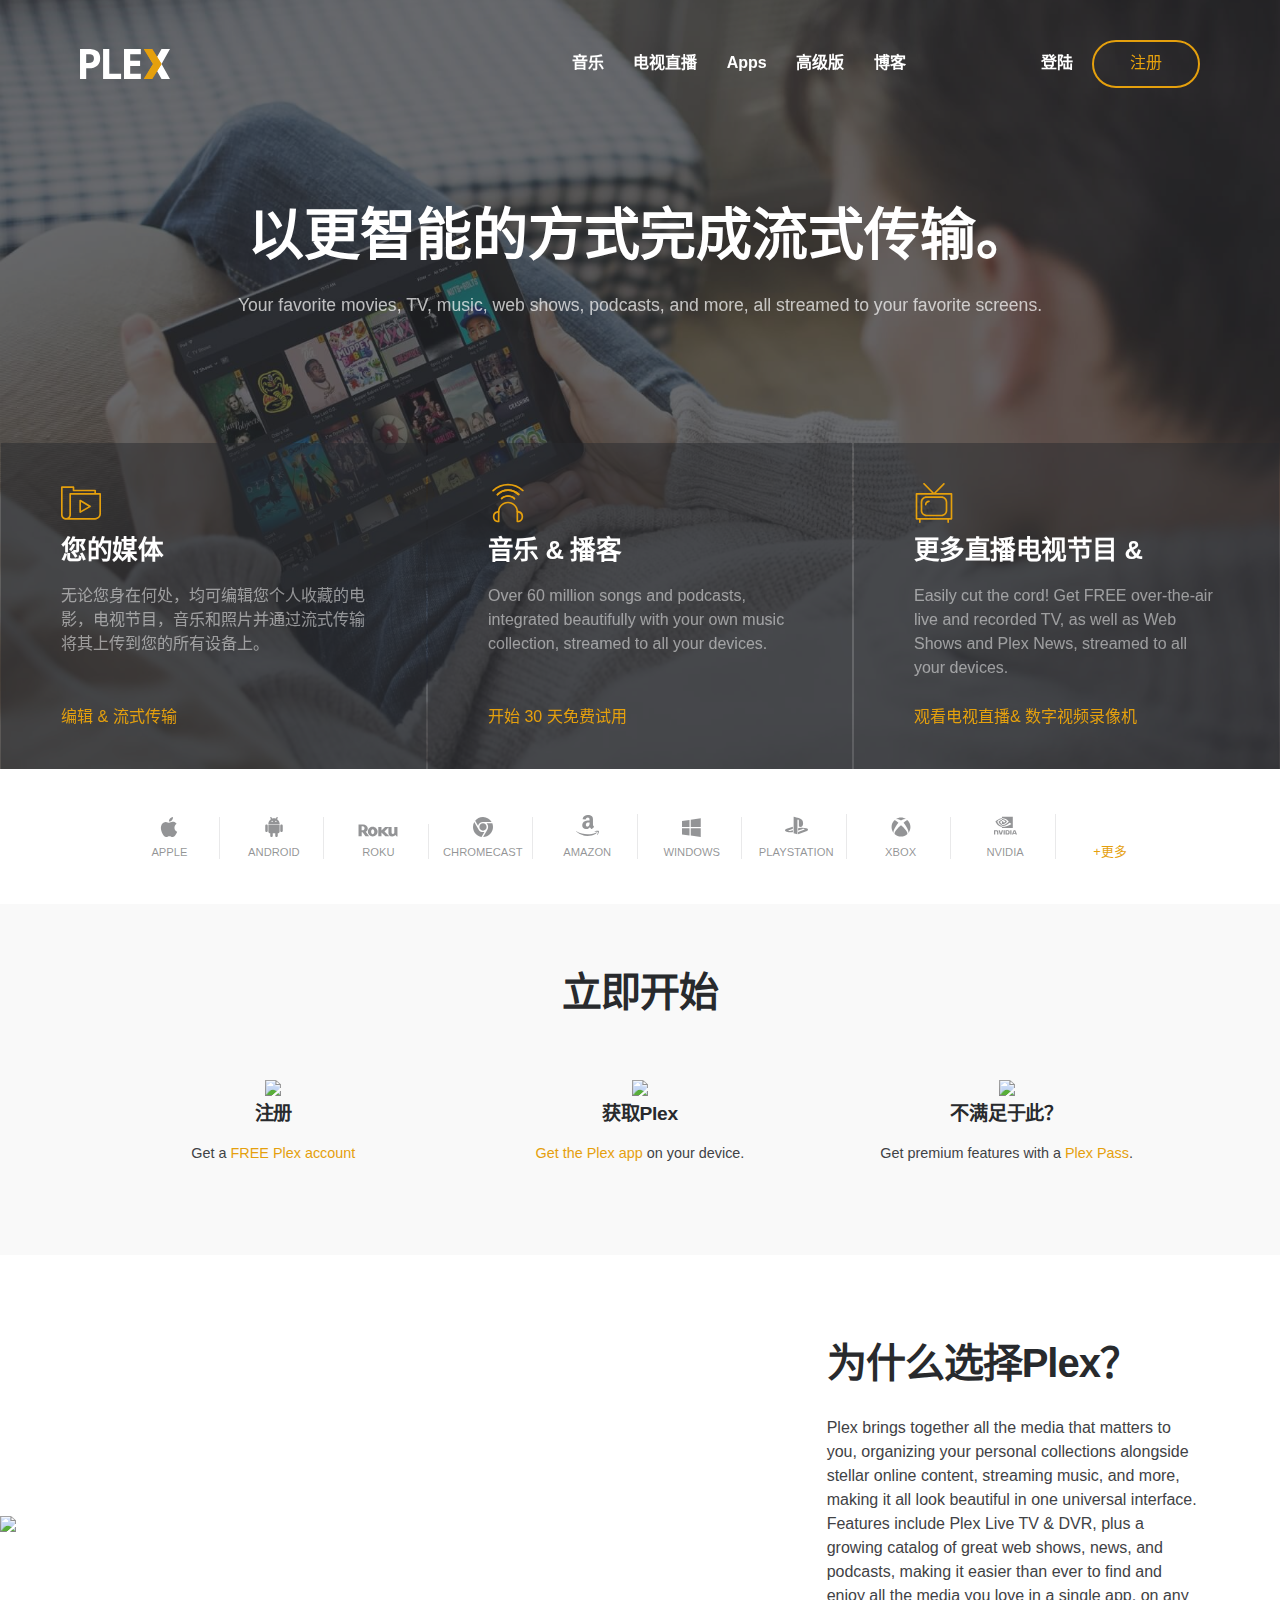
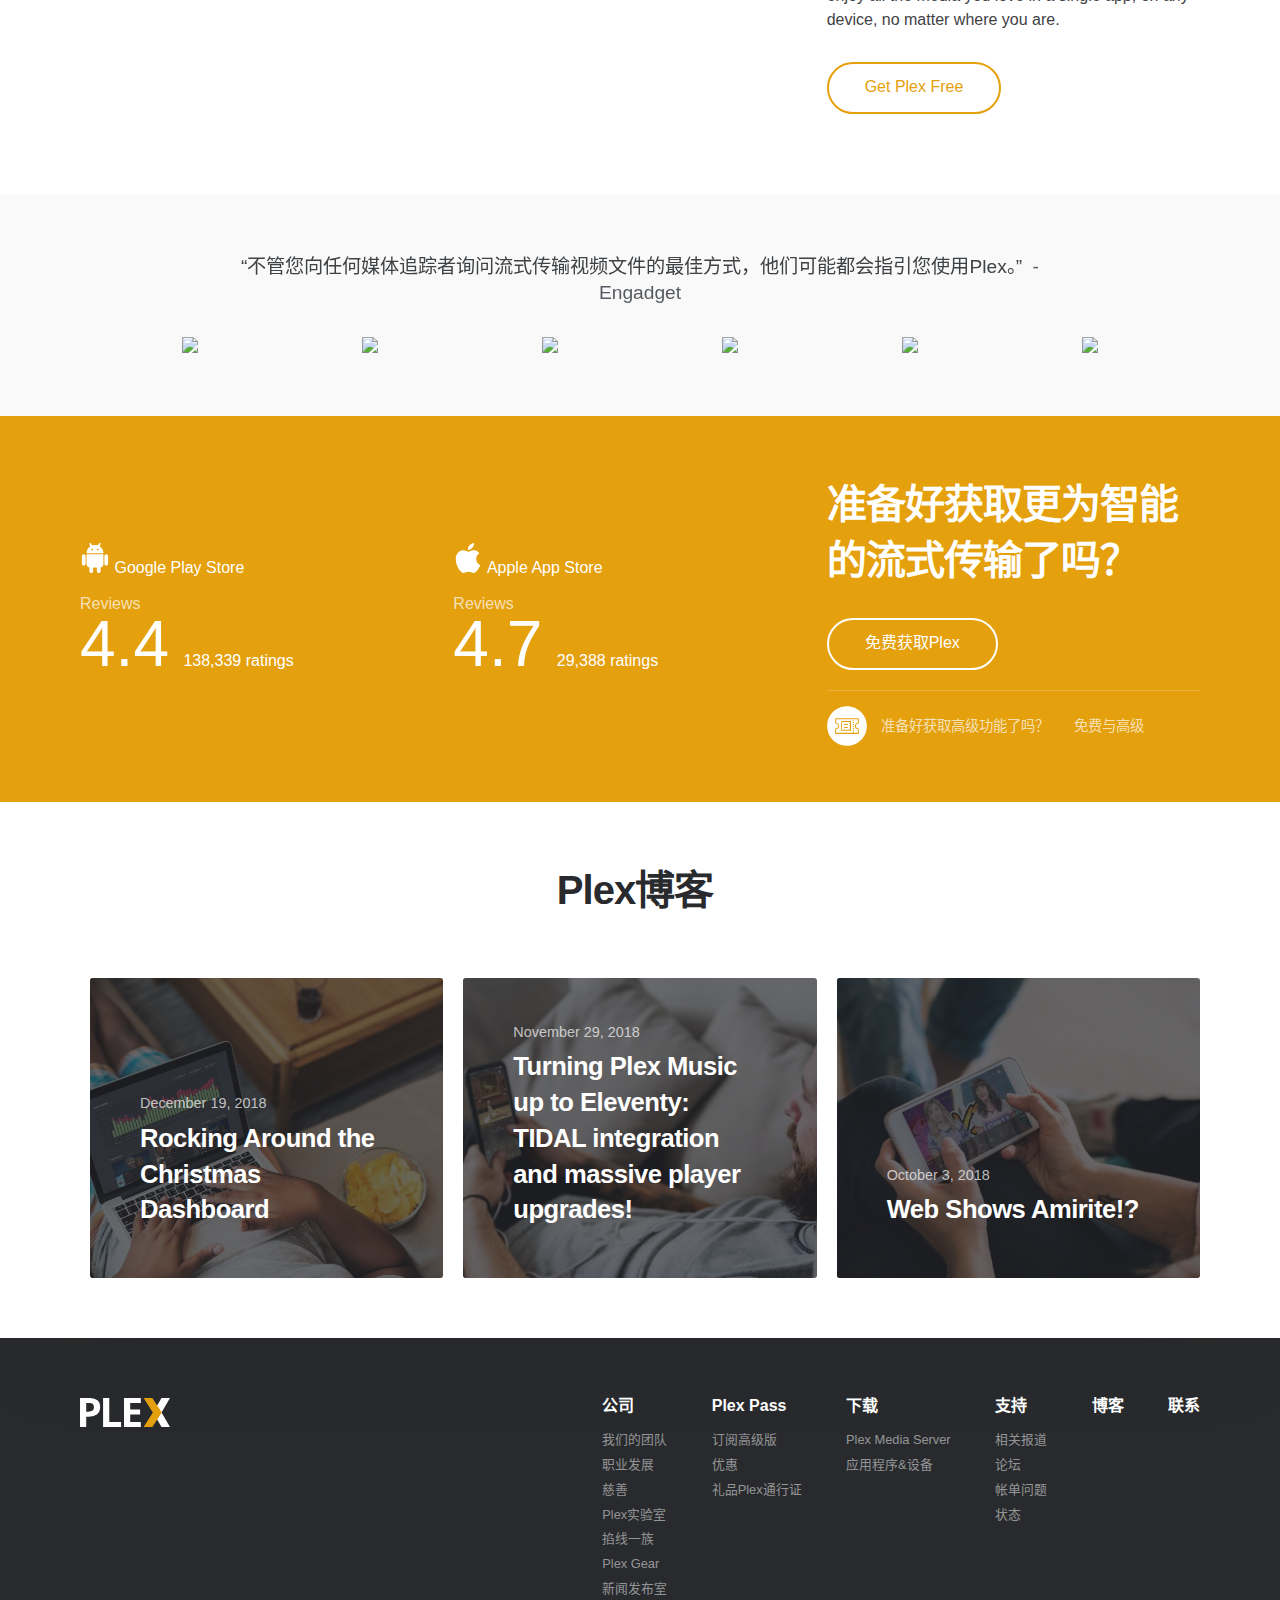
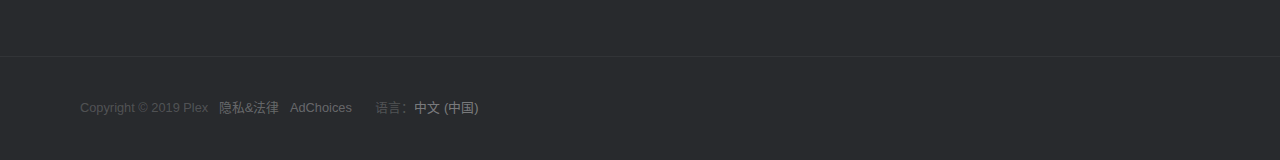
==== commit ead0c121: "'add'" ====
--- a/index.html
+++ b/index.html
@@ -44,25 +44,24 @@
   <div class="container">  
    <div class="grid-x header align-middle"> 
     <div class="large-2 medium-12 cell logo"> 
-     <a href="https://www.plex.tv/zh/"> <img src="./files/plex-logo.svg" /> </a> 
+     <a href="index.html"> <img src="./files/plex-logo.svg" /> </a> 
     </div> 
     <div class="large-10 cell menu-header align-middle" data-utm-section="menu-header"> 
      <div class="menu-header-container">
       <ul id="menu-header" class="menu wow fadeIn" style="visibility: visible; animation-name: fadeIn;">
-       <li id="menu-item-10927" class="menu-item menu-item-type-post_type menu-item-object-page menu-item-10927 -hide nav-item-toggable"><a href="https://www.plex.tv/zh/your-media/">您的媒体</a></li> 
-       <li id="menu-item-10928" class="menu-item menu-item-type-post_type menu-item-object-page menu-item-10928 -hide nav-item-toggable"><a href="https://www.plex.tv/zh/music/">音乐</a></li> 
-       <li id="menu-item-10926" class="menu-item menu-item-type-post_type menu-item-object-page menu-item-10926 -hide nav-item-toggable"><a href="https://www.plex.tv/zh/tv/">电视直播</a></li> 
-       <li id="menu-item-69" class="menu-item menu-item-type-post_type menu-item-object-page menu-item-69"><a href="https://www.plex.tv/zh/apps-devices/">Apps</a></li> 
-       <li id="menu-item-11278" class="menu-item menu-item-type-post_type menu-item-object-page menu-item-11278 plex_pass-hide bundle_users-hide nav-item-toggable"><a href="https://www.plex.tv/zh/plex-pass/">高级版</a></li> 
-       <li id="menu-item-10659" class="menu-item menu-item-type-post_type menu-item-object-page menu-item-10659"><a href="https://www.plex.tv/zh/blog/">博客</a></li> 
+       <li id="menu-item-10928" class="menu-item menu-item-type-post_type menu-item-object-page menu-item-10928 -hide nav-item-toggable"><a href="music.html">音乐</a></li> 
+       <li id="menu-item-10926" class="menu-item menu-item-type-post_type menu-item-object-page menu-item-10926 -hide nav-item-toggable"><a href="TV.html">电视直播</a></li> 
+       <li id="menu-item-69" class="menu-item menu-item-type-post_type menu-item-object-page menu-item-69"><a href="Apps.html">Apps</a></li> 
+       <li id="menu-item-11278" class="menu-item menu-item-type-post_type menu-item-object-page menu-item-11278 plex_pass-hide bundle_users-hide nav-item-toggable"><a href="senior.html">高级版</a></li> 
+       <li id="menu-item-10659" class="menu-item menu-item-type-post_type menu-item-object-page menu-item-10659"><a href="list.html">博客</a></li> 
       </ul>
      </div> 
      <div class="header-dynamic text-right menu-user wow fadeIn" data-wow-delay="0.5s" style="visibility: visible; animation-delay: 0.5s; animation-name: fadeIn;"> 
       <div class="header-menu-dynamic"> 
        <div class="plexview-navbar-main-user-buttons dynamic-loading" style="display: block;"> 
         <ul class="menu"> 
-         <li><a class="signin" href="https://www.plex.tv/zh/sign-in/?forward=https://www.plex.tv/zh/" data-utm="signin-main-menu">登陆</a></li> 
-         <li><a class="signup button" href="https://www.plex.tv/zh/sign-up/?forward=web" data-utm="signup-main-menu">注册</a></li> 
+         <li><a class="signin" href="#" data-utm="signin-main-menu">登陆</a></li> 
+         <li><a class="signup button" href="#" data-utm="signup-main-menu">注册</a></li> 
         </ul> 
        </div>
        <div class="view-loading" style="display: none;" data-parent="navbar-main-user-buttons"></div> 
@@ -73,30 +72,23 @@
      <div class="large-12 cell fat-nav__wrapper"> 
       <div class="grid-x"> 
        <div class="large-12 cell logo"> 
-        <a href="https://www.plex.tv/zh/"><img src="./files/plex-logo.svg" /></a> 
+        <a href="index.html"><img src="./files/plex-logo.svg" /></a> 
        </div> 
        <div class="large-12 cell mobile-menu" data-utm-section="mobile-menu"> 
         <div class="menu-mobile-container">
          <ul id="menu-mobile" class="menu">
-          <li id="menu-item-10171" class="menu-item menu-item-type-post_type menu-item-object-page menu-item-has-children menu-item-10171 -hide nav-item-toggable"><a href="https://www.plex.tv/zh/your-media/">您的媒体</a> 
-           <ul class="sub-menu"> 
-            <li id="menu-item-10172" class="menu-item menu-item-type-post_type menu-item-object-page menu-item-10172 -hide nav-item-toggable"><a href="https://www.plex.tv/zh/your-media/movies-tv/">电影&amp;电视</a></li> 
-            <li id="menu-item-10173" class="menu-item menu-item-type-post_type menu-item-object-page menu-item-10173 -hide nav-item-toggable"><a href="https://www.plex.tv/zh/your-media/music/">音乐</a></li> 
-            <li id="menu-item-10174" class="menu-item menu-item-type-post_type menu-item-object-page menu-item-10174 -hide nav-item-toggable"><a href="https://www.plex.tv/zh/your-media/photos-videos/">照片&amp;视频</a></li> 
-            <li id="menu-item-10175" class="menu-item menu-item-type-post_type menu-item-object-page menu-item-10175 -hide nav-item-toggable"><a href="https://www.plex.tv/zh/your-media/virtual-reality/">虚拟现实</a></li> 
-           </ul> </li> 
-          <li id="menu-item-10825" class="menu-item menu-item-type-post_type menu-item-object-page menu-item-10825 -hide nav-item-toggable"><a href="https://www.plex.tv/zh/music/">音乐</a></li> 
-          <li id="menu-item-10167" class="menu-item menu-item-type-post_type menu-item-object-page menu-item-10167 -hide nav-item-toggable"><a href="https://www.plex.tv/zh/tv/">电视直播</a></li> 
-          <li id="menu-item-10165" class="menu-item menu-item-type-post_type menu-item-object-page menu-item-10165 -hide nav-item-toggable"><a href="https://www.plex.tv/zh/apps-devices/">Apps</a></li> 
-          <li id="menu-item-10930" class="menu-item menu-item-type-post_type menu-item-object-page menu-item-10930 -hide nav-item-toggable"><a href="https://www.plex.tv/zh/blog/">博客</a></li> 
+          <li id="menu-item-10825" class="menu-item menu-item-type-post_type menu-item-object-page menu-item-10825 -hide nav-item-toggable"><a href="music.html">音乐</a></li> 
+          <li id="menu-item-10167" class="menu-item menu-item-type-post_type menu-item-object-page menu-item-10167 -hide nav-item-toggable"><a href="TV.html">电视直播</a></li> 
+          <li id="menu-item-10165" class="menu-item menu-item-type-post_type menu-item-object-page menu-item-10165 -hide nav-item-toggable"><a href="Apps.html">Apps</a></li> 
+          <li id="menu-item-10930" class="menu-item menu-item-type-post_type menu-item-object-page menu-item-10930 -hide nav-item-toggable"><a href="list.html">博客</a></li> 
          </ul>
         </div> 
        </div> 
        <div class="large-12 cell mobile-user" data-utm-section="mobile-user"> 
         <div class="plexview-menu-user" style="display: block;">
          <ul class="menu"> 
-          <li><a class="signup button" data-utm="signup-mobile-menu" href="https://www.plex.tv/zh/sign-up/?forward=web">注册</a></li> 
-          <li><a class="signin" data-utm="signin-mobile-menu" href="https://www.plex.tv/zh/sign-in/?forward=https://www.plex.tv/zh/">登陆</a></li> 
+          <li><a class="signup button" data-utm="signup-mobile-menu" href="#">注册</a></li> 
+          <li><a class="signin" data-utm="signin-mobile-menu" href="#">登陆</a></li> 
          </ul>
         </div> 
        </div> 
@@ -108,7 +100,7 @@
      <div class="large-12 cell"> 
       <div class="grid-x grid-padding-x small-up-1 medium-up-1 large-up-3 align-stretch buckets-container"> 
        <div class="cell nav-bucket bucket dynamic-submenu-item-highlight wow fadein bucket-48  animated" data-bucket="48" data-group-display="buckets-container" style="visibility: visible;"> 
-        <a href="https://www.plex.tv/zh/your-media/" data-utm="bucket-your-media"> 
+        <a href="#" data-utm="bucket-your-media"> 
          <div class="bucket-inner"> 
           <div class="bucket-content"> 
            <div class="plex-svg-holder icon-bucket-my-media"> 
@@ -132,7 +124,7 @@
          </div> </a> 
        </div> 
        <div class="cell nav-bucket bucket dynamic-submenu-item-highlight wow fadein bucket-10525  animated" data-bucket="10525" data-group-display="buckets-container" style="visibility: visible;"> 
-        <a href="https://www.plex.tv/zh/music/" data-utm="bucket-music-&amp;-podcasts"> 
+        <a href="music.html" data-utm="bucket-music-&amp;-podcasts"> 
          <div class="bucket-inner"> 
           <div class="bucket-content"> 
            <div class="plex-svg-holder icon-bucket-streaming-music"> 
@@ -169,7 +161,7 @@
          </div> </a> 
        </div> 
        <div class="cell nav-bucket bucket dynamic-submenu-item-highlight wow fadein bucket-54  animated" data-bucket="54" data-group-display="buckets-container" style="visibility: visible;"> 
-        <a href="https://www.plex.tv/zh/tv/" data-utm="bucket-live-tv-&amp;-more"> 
+        <a href="TV.html" data-utm="bucket-live-tv-&amp;-more"> 
          <div class="bucket-inner"> 
           <div class="bucket-content"> 
            <div class="plex-svg-holder icon-bucket-live-tv"> 
@@ -208,7 +200,7 @@
     <div class="large-12 cell bucket-section" data-utm-section="hero-buckets"> 
      <div class="grid-x grid-padding-x small-up-1 medium-up-1 large-up-3 align-stretch buckets-container"> 
       <div class="cell nav-bucket bucket dynamic-submenu-item-highlight wow fadein bucket-48  animated" data-bucket="48" data-group-display="buckets-container" style="visibility: visible;"> 
-       <a href="https://www.plex.tv/zh/your-media/" data-utm="bucket-your-media"> 
+       <a href="#" data-utm="bucket-your-media"> 
         <div class="bucket-inner"> 
          <div class="bucket-content"> 
           <div class="plex-svg-holder icon-bucket-my-media"> 
@@ -232,7 +224,7 @@
         </div> </a> 
       </div> 
       <div class="cell nav-bucket bucket dynamic-submenu-item-highlight wow fadein bucket-10525  animated" data-bucket="10525" data-group-display="buckets-container" style="visibility: visible;"> 
-       <a href="https://www.plex.tv/zh/music/" data-utm="bucket-music-&amp;-podcasts"> 
+       <a href="music.html" data-utm="bucket-music-&amp;-podcasts"> 
         <div class="bucket-inner"> 
          <div class="bucket-content"> 
           <div class="plex-svg-holder icon-bucket-streaming-music"> 
@@ -269,7 +261,7 @@
         </div> </a> 
       </div> 
       <div class="cell nav-bucket bucket dynamic-submenu-item-highlight wow fadein bucket-54  animated" data-bucket="54" data-group-display="buckets-container" style="visibility: visible;"> 
-       <a href="https://www.plex.tv/zh/tv/" data-utm="bucket-live-tv-&amp;-more"> 
+       <a href="TV.html" data-utm="bucket-live-tv-&amp;-more"> 
         <div class="bucket-inner"> 
          <div class="bucket-content"> 
           <div class="plex-svg-holder icon-bucket-live-tv"> 
@@ -296,7 +288,7 @@
     </div> 
    </section> 
    <div class="large-12 cell logo-ticker align-middle"> 
-    <a href="https://www.plex.tv/zh/apps-devices/"> 
+    <a href="Apps.html"> 
      <ul class="align-middle"> 
       <li><span class="ticker-logo logo-apple">
         <div class="plex-svg-holder icon-apple">
@@ -397,7 +389,7 @@
          </div> 
          <div class="grid-content"> 
           <h4>注册</h4> 
-          <p>Get a <a href="https://www.plex.tv/zh/#" data-utm="signup" class="go-signup">FREE Plex account</a></p> 
+          <p>Get a <a href="index.html" data-utm="signup" class="go-signup">FREE Plex account</a></p> 
          </div> 
         </div> 
        </div> 
@@ -408,7 +400,7 @@
          </div> 
          <div class="grid-content"> 
           <h4>获取Plex</h4> 
-          <p><a href="https://www.plex.tv/zh/media-server-downloads/#plex-app" data-utm="get-plex">Get the Plex app</a> on your device.</p> 
+          <p><a href="#" data-utm="get-plex">Get the Plex app</a> on your device.</p> 
          </div> 
         </div> 
        </div> 
@@ -419,7 +411,7 @@
          </div> 
          <div class="grid-content"> 
           <h4>不满足于此？</h4> 
-          <p>Get premium features with a <a href="https://www.plex.tv/zh/plex-pass/" data-utm="want-more-plex-pass">Plex Pass</a>.</p> 
+          <p>Get premium features with a <a href="senior.html" data-utm="want-more-plex-pass">Plex Pass</a>.</p> 
          </div> 
         </div> 
        </div> 
@@ -433,7 +425,7 @@
       <div class="panel-text  panel-text-right"> 
        <h2>为什么选择Plex？</h2> 
        <p>Plex brings together all the media that matters to you, organizing your personal collections alongside stellar online content, streaming music, and more, making it all look beautiful in one universal interface. Features include Plex Live TV &amp; DVR, plus a growing catalog of great web shows, news, and podcasts, making it easier than ever to find and enjoy all the media you love in a single app, on any device, no matter where you are.</p> 
-       <span class="plexview-dyanmic-buttons" style="display: inline;"> <a class="button go-signup" data-utm="free-dynamic" href="https://www.plex.tv/zh/sign-up/?forward=web">Get Plex Free</a> </span> 
+       <span class="plexview-dyanmic-buttons" style="display: inline;"> <a class="button go-signup" data-utm="free-dynamic" href="#">Get Plex Free</a> </span> 
       </div> 
      </div> 
      <div class="large-7  medium-12 cell panel-right"> 
@@ -614,9 +606,9 @@
         </div></span> <span class="total">29,388 ratings</span> </span>
      </div> 
      <div class="large-4 medium-12 small-12 cell"> 
-      <span class="btt-float-skip"><h2>准备好获取更为智能的流式传输了吗？</h2> <a class="button go-signup" data-utm="free-orange" href="https://www.plex.tv/zh/sign-up/?forward=web">免费获取Plex</a> 
+      <span class="btt-float-skip"><h2>准备好获取更为智能的流式传输了吗？</h2> <a class="button go-signup" data-utm="free-orange" href="#">免费获取Plex</a> 
        <div class="free-premium"> 
-        <a href="https://www.plex.tv/zh/plex-pass/" class="premium-tip tooltip tooltipstered" data-tooltip-content="#tooltip_pp" data-utm="premium-orange-icon">
+        <a href="senior.html" class="premium-tip tooltip tooltipstered" data-tooltip-content="#tooltip_pp" data-utm="premium-orange-icon">
          <div class="plex-svg-holder icon-pp-icon-round"> 
           <!-- Generator: Adobe Illustrator 22.1.0, SVG Export Plug-In . SVG Version: 6.00 Build 0)  --> 
           <svg version="1.1" id="pp-icon-round" xmlns="http://www.w3.org/2000/svg" xmlns:xlink="http://www.w3.org/1999/xlink" x="0px" y="0px" viewbox="0 0 24 24" style="enable-background:new 0 0 24 24;" xml:space="preserve"> 
@@ -634,17 +626,17 @@
            </g> 
           </svg> 
          </div></a> 
-        <a href="https://www.plex.tv/zh/plex-pass/" class="cta-go-premium-title" data-utm="premium-orange-link">准备好获取高级功能了吗？</a> 
-        <a href="https://www.plex.tv/zh/#modal-features">免费与高级</a> 
+        <a href="senior.html" class="cta-go-premium-title" data-utm="premium-orange-link">准备好获取高级功能了吗？</a> 
+        <a href="#">免费与高级</a> 
        </div> </span> 
      </div> 
     </section></span> 
    <section class="grid-x blog-posts no-pad"> 
     <div class="large-12 cell text-center"> 
-     <h2><a href="https://www.plex.tv/zh/blog/">Plex博客</a></h2> 
+     <h2><a href="list.html">Plex博客</a></h2> 
     </div> 
     <div class="large-4 cell"> 
-     <a href="https://www.plex.tv/zh/blog/rocking-around-the-christmas-dashboard/" title="Rocking Around the Christmas Dashboard"> 
+     <a href="content.html" title="Rocking Around the Christmas Dashboard"> 
       <div class="plex-responsive-bg-image blog-post-container align-bottom" style="background-repeat: no-repeat; background-position: center center; background-size: cover; width: 100%; background-image: url(&quot;https://zhf1943ap1t4f26r11i05c7l-wpengine.netdna-ssl.com/wp-content/uploads/2018/12/plex-rocking-around-christmas-dash-hero-800x536.jpg&quot;);"> 
        <img src="./files/plex-rocking-around-christmas-dash-hero-800x536.jpg" srcset="https://zhf1943ap1t4f26r11i05c7l-wpengine.netdna-ssl.com/wp-content/uploads/2018/12/plex-rocking-around-christmas-dash-hero-800x536.jpg 800w, https://zhf1943ap1t4f26r11i05c7l-wpengine.netdna-ssl.com/wp-content/uploads/2018/12/plex-rocking-around-christmas-dash-hero-300x201.jpg 300w, https://zhf1943ap1t4f26r11i05c7l-wpengine.netdna-ssl.com/wp-content/uploads/2018/12/plex-rocking-around-christmas-dash-hero-768x515.jpg 768w, https://zhf1943ap1t4f26r11i05c7l-wpengine.netdna-ssl.com/wp-content/uploads/2018/12/plex-rocking-around-christmas-dash-hero-1024x686.jpg 1024w, https://zhf1943ap1t4f26r11i05c7l-wpengine.netdna-ssl.com/wp-content/uploads/2018/12/plex-rocking-around-christmas-dash-hero-1440x965.jpg 1440w, https://zhf1943ap1t4f26r11i05c7l-wpengine.netdna-ssl.com/wp-content/uploads/2018/12/plex-rocking-around-christmas-dash-hero-640x429.jpg 640w, https://zhf1943ap1t4f26r11i05c7l-wpengine.netdna-ssl.com/wp-content/uploads/2018/12/plex-rocking-around-christmas-dash-hero-400x268.jpg 400w, https://zhf1943ap1t4f26r11i05c7l-wpengine.netdna-ssl.com/wp-content/uploads/2018/12/plex-rocking-around-christmas-dash-hero-150x101.jpg 150w" sizes="(max-width: 800px) 100vw, 800px" /> 
        <div class="blog-content"> 
@@ -655,7 +647,7 @@
       </div> </a> 
     </div> 
     <div class="large-4 cell"> 
-     <a href="https://www.plex.tv/zh/blog/turning-plex-music-up-to-eleventy/" title="Turning Plex Music up to Eleventy: TIDAL integration and massive player upgrades!"> 
+     <a href="content.html" title="Turning Plex Music up to Eleventy: TIDAL integration and massive player upgrades!"> 
       <div class="plex-responsive-bg-image blog-post-container align-bottom" style="background-repeat: no-repeat; background-position: center center; background-size: cover; width: 100%; background-image: url(&quot;https://zhf1943ap1t4f26r11i05c7l-wpengine.netdna-ssl.com/wp-content/uploads/2018/11/hero-tidal-800x450.jpg&quot;);"> 
        <img src="./files/hero-tidal-800x450.jpg" srcset="https://zhf1943ap1t4f26r11i05c7l-wpengine.netdna-ssl.com/wp-content/uploads/2018/11/hero-tidal-800x450.jpg 800w, https://zhf1943ap1t4f26r11i05c7l-wpengine.netdna-ssl.com/wp-content/uploads/2018/11/hero-tidal-300x169.jpg 300w, https://zhf1943ap1t4f26r11i05c7l-wpengine.netdna-ssl.com/wp-content/uploads/2018/11/hero-tidal-768x432.jpg 768w, https://zhf1943ap1t4f26r11i05c7l-wpengine.netdna-ssl.com/wp-content/uploads/2018/11/hero-tidal-1024x576.jpg 1024w, https://zhf1943ap1t4f26r11i05c7l-wpengine.netdna-ssl.com/wp-content/uploads/2018/11/hero-tidal-1440x810.jpg 1440w, https://zhf1943ap1t4f26r11i05c7l-wpengine.netdna-ssl.com/wp-content/uploads/2018/11/hero-tidal-640x360.jpg 640w, https://zhf1943ap1t4f26r11i05c7l-wpengine.netdna-ssl.com/wp-content/uploads/2018/11/hero-tidal-400x225.jpg 400w, https://zhf1943ap1t4f26r11i05c7l-wpengine.netdna-ssl.com/wp-content/uploads/2018/11/hero-tidal-150x84.jpg 150w" sizes="(max-width: 800px) 100vw, 800px" /> 
        <div class="blog-content"> 
@@ -666,7 +658,7 @@
       </div> </a> 
     </div> 
     <div class="large-4 cell"> 
-     <a href="https://www.plex.tv/zh/blog/web-shows-amirite/" title="Web Shows Amirite!?"> 
+     <a href="content.html" title="Web Shows Amirite!?"> 
       <div class="plex-responsive-bg-image blog-post-container align-bottom" style="background-repeat: no-repeat; background-position: center center; background-size: cover; width: 100%; background-image: url(&quot;https://zhf1943ap1t4f26r11i05c7l-wpengine.netdna-ssl.com/wp-content/uploads/2018/10/hero-web-shows-800x450.jpg&quot;);"> 
        <img src="./files/hero-web-shows-800x450.jpg" srcset="https://zhf1943ap1t4f26r11i05c7l-wpengine.netdna-ssl.com/wp-content/uploads/2018/10/hero-web-shows-800x450.jpg 800w, https://zhf1943ap1t4f26r11i05c7l-wpengine.netdna-ssl.com/wp-content/uploads/2018/10/hero-web-shows-300x169.jpg 300w, https://zhf1943ap1t4f26r11i05c7l-wpengine.netdna-ssl.com/wp-content/uploads/2018/10/hero-web-shows-768x432.jpg 768w, https://zhf1943ap1t4f26r11i05c7l-wpengine.netdna-ssl.com/wp-content/uploads/2018/10/hero-web-shows-1024x576.jpg 1024w, https://zhf1943ap1t4f26r11i05c7l-wpengine.netdna-ssl.com/wp-content/uploads/2018/10/hero-web-shows-1440x810.jpg 1440w, https://zhf1943ap1t4f26r11i05c7l-wpengine.netdna-ssl.com/wp-content/uploads/2018/10/hero-web-shows-640x360.jpg 640w, https://zhf1943ap1t4f26r11i05c7l-wpengine.netdna-ssl.com/wp-content/uploads/2018/10/hero-web-shows-400x225.jpg 400w, https://zhf1943ap1t4f26r11i05c7l-wpengine.netdna-ssl.com/wp-content/uploads/2018/10/hero-web-shows-150x84.jpg 150w" sizes="(max-width: 800px) 100vw, 800px" /> 
        <div class="blog-content"> 
@@ -684,41 +676,41 @@
     <div class="foot-container"> 
      <div class="grid-x footer-inner"> 
       <div class="large-2 medium-12 cell logo"> 
-       <a href="https://www.plex.tv/zh/"> <img src="./files/plex-logo.svg" /> </a> 
+       <a href="index.html"> <img src="./files/plex-logo.svg" /> </a> 
       </div> 
       <div class="large-10 medium-12 cell menu-footer"> 
        <div class="menu-footer-container">
         <ul id="menu-footer" class="menu">
-         <li id="menu-item-73" class="menu-item menu-item-type-post_type menu-item-object-page menu-item-has-children menu-item-73 -hide nav-item-toggable"><a href="https://www.plex.tv/zh/about/">公司</a> 
+         <li id="menu-item-73" class="menu-item menu-item-type-post_type menu-item-object-page menu-item-has-children menu-item-73 -hide nav-item-toggable"><a href="index.html">公司</a> 
           <ul class="sub-menu"> 
-           <li id="menu-item-4503" class="menu-item menu-item-type-post_type menu-item-object-page menu-item-4503 -hide nav-item-toggable"><a href="https://www.plex.tv/zh/about/">我们的团队</a></li> 
-           <li id="menu-item-4492" class="menu-item menu-item-type-post_type menu-item-object-page menu-item-4492 -hide nav-item-toggable"><a href="https://www.plex.tv/zh/about/careers/">职业发展</a></li> 
-           <li id="menu-item-4493" class="menu-item menu-item-type-post_type menu-item-object-page menu-item-4493 -hide nav-item-toggable"><a href="https://www.plex.tv/zh/about/charity/">慈善</a></li> 
-           <li id="menu-item-86" class="menu-item menu-item-type-post_type menu-item-object-page menu-item-86 -hide nav-item-toggable"><a href="https://www.plex.tv/zh/plex-labs/">Plex实验室</a></li> 
-           <li id="menu-item-9286" class="menu-item menu-item-type-custom menu-item-object-custom menu-item-9286 -hide nav-item-toggable"><a href="https://cordcutter.plex.tv/">掐线一族</a></li> 
-           <li id="menu-item-79" class="menu-item menu-item-type-custom menu-item-object-custom menu-item-79 -hide nav-item-toggable"><a href="https://stores.kotisdesign.com/plex">Plex Gear</a></li> 
-           <li id="menu-item-4732" class="menu-item menu-item-type-custom menu-item-object-custom menu-item-4732 -hide nav-item-toggable"><a href="http://press.plex.tv/">新闻发布室</a></li> 
+           <li id="menu-item-4503" class="menu-item menu-item-type-post_type menu-item-object-page menu-item-4503 -hide nav-item-toggable"><a href="index.html">我们的团队</a></li> 
+           <li id="menu-item-4492" class="menu-item menu-item-type-post_type menu-item-object-page menu-item-4492 -hide nav-item-toggable"><a href="index.html">职业发展</a></li> 
+           <li id="menu-item-4493" class="menu-item menu-item-type-post_type menu-item-object-page menu-item-4493 -hide nav-item-toggable"><a href="index.html">慈善</a></li> 
+           <li id="menu-item-86" class="menu-item menu-item-type-post_type menu-item-object-page menu-item-86 -hide nav-item-toggable"><a href="index.html">Plex实验室</a></li> 
+           <li id="menu-item-9286" class="menu-item menu-item-type-custom menu-item-object-custom menu-item-9286 -hide nav-item-toggable"><a href="index.html">掐线一族</a></li> 
+           <li id="menu-item-79" class="menu-item menu-item-type-custom menu-item-object-custom menu-item-79 -hide nav-item-toggable"><a href="index.html">Plex Gear</a></li> 
+           <li id="menu-item-4732" class="menu-item menu-item-type-custom menu-item-object-custom menu-item-4732 -hide nav-item-toggable"><a href="index.html">新闻发布室</a></li> 
           </ul> </li> 
-         <li id="menu-item-8570" class="menu-item menu-item-type-post_type menu-item-object-page menu-item-has-children menu-item-8570 -hide nav-item-toggable"><a href="https://www.plex.tv/zh/plex-pass/">Plex Pass</a> 
+         <li id="menu-item-8570" class="menu-item menu-item-type-post_type menu-item-object-page menu-item-has-children menu-item-8570 -hide nav-item-toggable"><a href="index.html">Plex Pass</a> 
           <ul class="sub-menu"> 
-           <li id="menu-item-8574" class="menu-item menu-item-type-post_type menu-item-object-page menu-item-8574 -hide nav-item-toggable"><a href="https://www.plex.tv/zh/plex-pass/">订阅高级版</a></li> 
-           <li id="menu-item-8572" class="menu-item menu-item-type-post_type menu-item-object-page menu-item-8572 -hide nav-item-toggable"><a href="https://www.plex.tv/zh/plex-pass/perks/">优惠</a></li> 
-           <li id="menu-item-8571" class="menu-item menu-item-type-post_type menu-item-object-page menu-item-8571 -hide nav-item-toggable"><a href="https://www.plex.tv/zh/plex-pass/gift/">礼品Plex通行证</a></li> 
+           <li id="menu-item-8574" class="menu-item menu-item-type-post_type menu-item-object-page menu-item-8574 -hide nav-item-toggable"><a href="index.html">订阅高级版</a></li> 
+           <li id="menu-item-8572" class="menu-item menu-item-type-post_type menu-item-object-page menu-item-8572 -hide nav-item-toggable"><a href="index.html">优惠</a></li> 
+           <li id="menu-item-8571" class="menu-item menu-item-type-post_type menu-item-object-page menu-item-8571 -hide nav-item-toggable"><a href="index.html">礼品Plex通行证</a></li> 
           </ul> </li> 
-         <li id="menu-item-75" class="menu-item menu-item-type-post_type menu-item-object-page menu-item-has-children menu-item-75 -hide nav-item-toggable"><a href="https://www.plex.tv/zh/media-server-downloads/">下载</a> 
+         <li id="menu-item-75" class="menu-item menu-item-type-post_type menu-item-object-page menu-item-has-children menu-item-75 -hide nav-item-toggable"><a href="index.html">下载</a> 
           <ul class="sub-menu"> 
-           <li id="menu-item-9218" class="menu-item menu-item-type-post_type menu-item-object-page menu-item-9218 -hide nav-item-toggable"><a href="https://www.plex.tv/zh/media-server-downloads/">Plex Media Server</a></li> 
-           <li id="menu-item-4707" class="menu-item menu-item-type-custom menu-item-object-custom menu-item-4707 -hide nav-item-toggable"><a href="https://www.plex.tv/zh/media-server-downloads/#plex-app">应用程序&amp;设备</a></li> 
+           <li id="menu-item-9218" class="menu-item menu-item-type-post_type menu-item-object-page menu-item-9218 -hide nav-item-toggable"><a href="index.html">Plex Media Server</a></li> 
+           <li id="menu-item-4707" class="menu-item menu-item-type-custom menu-item-object-custom menu-item-4707 -hide nav-item-toggable"><a href="index.html">应用程序&amp;设备</a></li> 
           </ul> </li> 
-         <li id="menu-item-8578" class="menu-item menu-item-type-custom menu-item-object-custom menu-item-has-children menu-item-8578 -hide nav-item-toggable"><a href="https://support.plex.tv/">支持</a> 
+         <li id="menu-item-8578" class="menu-item menu-item-type-custom menu-item-object-custom menu-item-has-children menu-item-8578 -hide nav-item-toggable"><a href="index.html">支持</a> 
           <ul class="sub-menu"> 
-           <li id="menu-item-4551" class="menu-item menu-item-type-custom menu-item-object-custom menu-item-4551 -hide nav-item-toggable"><a href="https://support.plex.tv/zh/articles">相关报道</a></li> 
-           <li id="menu-item-4561" class="menu-item menu-item-type-custom menu-item-object-custom menu-item-4561 -hide nav-item-toggable"><a href="https://forums.plex.tv/">论坛</a></li> 
-           <li id="menu-item-8579" class="menu-item menu-item-type-custom menu-item-object-custom menu-item-8579 -hide nav-item-toggable"><a href="https://www.plex.tv/zh/contact/?option=plex-pass-billing">帐单问题</a></li> 
-           <li id="menu-item-4599" class="menu-item menu-item-type-custom menu-item-object-custom menu-item-4599 -hide nav-item-toggable"><a href="http://status.plex.tv/">状态</a></li> 
+           <li id="menu-item-4551" class="menu-item menu-item-type-custom menu-item-object-custom menu-item-4551 -hide nav-item-toggable"><a href="index.html">相关报道</a></li> 
+           <li id="menu-item-4561" class="menu-item menu-item-type-custom menu-item-object-custom menu-item-4561 -hide nav-item-toggable"><a href="index.html">论坛</a></li> 
+           <li id="menu-item-8579" class="menu-item menu-item-type-custom menu-item-object-custom menu-item-8579 -hide nav-item-toggable"><a href="index.html">帐单问题</a></li> 
+           <li id="menu-item-4599" class="menu-item menu-item-type-custom menu-item-object-custom menu-item-4599 -hide nav-item-toggable"><a href="index.html">状态</a></li> 
           </ul> </li> 
-         <li id="menu-item-74" class="menu-item menu-item-type-post_type menu-item-object-page menu-item-74 -hide nav-item-toggable"><a href="https://www.plex.tv/zh/blog/">博客</a></li> 
-         <li id="menu-item-4569" class="menu-item menu-item-type-post_type menu-item-object-page menu-item-4569 -hide nav-item-toggable"><a href="https://www.plex.tv/zh/contact/">联系</a></li> 
+         <li id="menu-item-74" class="menu-item menu-item-type-post_type menu-item-object-page menu-item-74 -hide nav-item-toggable"><a href="index.html">博客</a></li> 
+         <li id="menu-item-4569" class="menu-item menu-item-type-post_type menu-item-object-page menu-item-4569 -hide nav-item-toggable"><a href="index.html">联系</a></li> 
         </ul>
        </div> 
       </div> 
@@ -732,39 +724,39 @@
        <span class="footer-copy">Copyright &copy; 2019 Plex</span> 
        <div class="menu-sub-footer-container">
         <ul id="menu-sub-footer" class="menu">
-         <li id="menu-item-80" class="menu-item menu-item-type-post_type menu-item-object-page menu-item-80"><a href="https://www.plex.tv/zh/about/privacy-legal/">隐私&amp;法律</a></li> 
-         <li id="menu-item-83" class="menu-item menu-item-type-custom menu-item-object-custom menu-item-83"><a target="_blank" href="https://www.plex.tv/zh/about/privacy-legal/#adchoices">AdChoices</a></li> 
+         <li id="menu-item-80" class="menu-item menu-item-type-post_type menu-item-object-page menu-item-80"><a href="index.html">隐私&amp;法律</a></li> 
+         <li id="menu-item-83" class="menu-item menu-item-type-custom menu-item-object-custom menu-item-83"><a target="_blank" href="index.html">AdChoices</a></li> 
         </ul>
        </div> 
-       <span class="footer-lang"> <span class="lang-selector"> <span class="tooltip-lang tooltipstered" data-tooltip-content="#tooltip_content">语言：<a class="sel-language">中文 (中国)</a></span> 
+       <span class="footer-lang"> <span class="lang-selector"> <span class="tooltip-lang tooltipstered" data-tooltip-content="#tooltip_content">语言：<a class="sel-language">中文 (中国)</a></span>
          <div class="lang-selector tooltip_templates"> 
           <span id="tooltip_content"> 
            <ul id="tip-languages">
-            <li data-code="en_US" data-name="English (US)" style="cursor: pointer;"><a href="https://www.plex.tv/">English (US)</a></li>
-            <li data-code="zh_CN" data-name="中文 (中国)" style="cursor: pointer;"><a href="https://www.plex.tv/zh/">中文 (中国)</a></li>
-            <li data-code="nl" data-name="Nederlands" style="cursor: pointer;"><a href="https://www.plex.tv/nl/">Nederlands</a></li>
-            <li data-code="en_AU" data-name="English (Australia)" style="cursor: pointer;"><a href="https://www.plex.tv/en-au/">English (Australia)</a></li>
-            <li data-code="en_CA" data-name="English (Canada)" style="cursor: pointer;"><a href="https://www.plex.tv/en-ca/">English (Canada)</a></li>
-            <li data-code="en_GB" data-name="English (UK)" style="cursor: pointer;"><a href="https://www.plex.tv/en-gb/">English (UK)</a></li>
-            <li data-code="fr" data-name="Fran&ccedil;ais" style="cursor: pointer;"><a href="https://www.plex.tv/fr/">Fran&ccedil;ais</a></li>
-            <li data-code="de" data-name="Deutsch" style="cursor: pointer;"><a href="https://www.plex.tv/de/">Deutsch</a></li>
-            <li data-code="hi_IN" data-name="हिन्दी" style="cursor: pointer;"><a href="https://www.plex.tv/hi/">हिन्दी</a></li>
-            <li data-code="ja" data-name="日本語" style="cursor: pointer;"><a href="https://www.plex.tv/ja/">日本語</a></li>
-            <li data-code="ko" data-name="한국어" style="cursor: pointer;"><a href="https://www.plex.tv/ko/">한국어</a></li>
-            <li data-code="pt_BR" data-name="Portugu&ecirc;s (Brasil)" style="cursor: pointer;"><a href="https://www.plex.tv/pt-br/">Portugu&ecirc;s (Brasil)</a></li>
-            <li data-code="ru" data-name="Русский" style="cursor: pointer;"><a href="https://www.plex.tv/ru/">Русский</a></li>
-            <li data-code="es" data-name="Espa&ntilde;ol" style="cursor: pointer;"><a href="https://www.plex.tv/es/">Espa&ntilde;ol</a></li>
+            <li data-code="en_US" data-name="English (US)" style="cursor: pointer;"><a href="#">English (US)</a></li>
+            <li data-code="zh_CN" data-name="中文 (中国)" style="cursor: pointer;"><a href="#">中文 (中国)</a></li>
+            <li data-code="nl" data-name="Nederlands" style="cursor: pointer;"><a href="#">Nederlands</a></li>
+            <li data-code="en_AU" data-name="English (Australia)" style="cursor: pointer;"><a href="#">English (Australia)</a></li>
+            <li data-code="en_CA" data-name="English (Canada)" style="cursor: pointer;"><a href="#">English (Canada)</a></li>
+            <li data-code="en_GB" data-name="English (UK)" style="cursor: pointer;"><a href="#">English (UK)</a></li>
+            <li data-code="fr" data-name="Fran&ccedil;ais" style="cursor: pointer;"><a href="#">Fran&ccedil;ais</a></li>
+            <li data-code="de" data-name="Deutsch" style="cursor: pointer;"><a href="#">Deutsch</a></li>
+            <li data-code="hi_IN" data-name="हिन्दी" style="cursor: pointer;"><a href="#">हिन्दी</a></li>
+            <li data-code="ja" data-name="日本語" style="cursor: pointer;"><a href="#">日本語</a></li>
+            <li data-code="ko" data-name="한국어" style="cursor: pointer;"><a href="#">한국어</a></li>
+            <li data-code="pt_BR" data-name="Portugu&ecirc;s (Brasil)" style="cursor: pointer;"><a href="#">Portugu&ecirc;s (Brasil)</a></li>
+            <li data-code="ru" data-name="Русский" style="cursor: pointer;"><a href="#">Русский</a></li>
+            <li data-code="es" data-name="Espa&ntilde;ol" style="cursor: pointer;"><a href="#">Espa&ntilde;ol</a></li>
            </ul> </span> 
          </div> </span> </span> 
       </div> 
       <div class="large-5 medium-12 cell menu-social"> 
        <div class="menu-social-container">
         <ul id="menu-social" class="menu">
-         <li id="menu-item-67" class="menu-item menu-item-type-custom menu-item-object-custom menu-item-67 -hide nav-item-toggable"><a target="_blank" href="https://twitter.com/plex"><i class="icomoon icon-social-twitter"></i></a></li> 
-         <li id="menu-item-66" class="menu-item menu-item-type-custom menu-item-object-custom menu-item-66 -hide nav-item-toggable"><a target="_blank" href="https://www.facebook.com/plexapp"><i class="icomoon icon-social-facebook"></i></a></li> 
-         <li id="menu-item-65" class="menu-item menu-item-type-custom menu-item-object-custom menu-item-65 -hide nav-item-toggable"><a target="_blank" href="https://www.instagram.com/plex.tv/"><i class="icomoon icon-social-instagram"></i></a></li> 
-         <li id="menu-item-64" class="menu-item menu-item-type-custom menu-item-object-custom menu-item-64 -hide nav-item-toggable"><a target="_blank" href="https://www.linkedin.com/company/plex-inc"><i class="icomoon icon-social-linkedin"></i></a></li> 
-         <li id="menu-item-63" class="menu-item menu-item-type-custom menu-item-object-custom menu-item-63 -hide nav-item-toggable"><a target="_blank" href="https://www.youtube.com/user/plextvapp"><i class="icomoon icon-social-youtube"></i></a></li> 
+         <li id="menu-item-67" class="menu-item menu-item-type-custom menu-item-object-custom menu-item-67 -hide nav-item-toggable"><a target="_blank" href="#"><i class="icomoon icon-social-twitter"></i></a></li> 
+         <li id="menu-item-66" class="menu-item menu-item-type-custom menu-item-object-custom menu-item-66 -hide nav-item-toggable"><a target="_blank" href="#"><i class="icomoon icon-social-facebook"></i></a></li> 
+         <li id="menu-item-65" class="menu-item menu-item-type-custom menu-item-object-custom menu-item-65 -hide nav-item-toggable"><a target="_blank" href="#"><i class="icomoon icon-social-instagram"></i></a></li> 
+         <li id="menu-item-64" class="menu-item menu-item-type-custom menu-item-object-custom menu-item-64 -hide nav-item-toggable"><a target="_blank" href="#"><i class="icomoon icon-social-linkedin"></i></a></li> 
+         <li id="menu-item-63" class="menu-item menu-item-type-custom menu-item-object-custom menu-item-63 -hide nav-item-toggable"><a target="_blank" href="#"><i class="icomoon icon-social-youtube"></i></a></li> 
         </ul>
        </div> 
       </div> 
@@ -780,867 +772,6 @@
 </script> 
   <script type="text/javascript" defer="defer" src="./files/app.min.js"></script> 
   <script type="text/javascript" defer="defer" src="./files/plex.fedauth.min.js"></script> 
-  <div class="tooltip_templates"> 
-   <div id="tooltip_pp" class="tooltips"> 
-    <div class="plex-svg-holder icon-plex-pass">
-     <!-- Generated by IcoMoon.io --> 
-     <svg id="plex-pass" version="1.1" xmlns="http://www.w3.org/2000/svg" width="826" height="512" viewbox="0 0 826 512"> 
-      <title></title> 
-      <g id="icomoon-ignore"> 
-      </g> 
-      <path fill="#000" d="M812.056 147.589c0.006 0 0.013 0 0.019 0 2.668 0 4.83-2.162 4.83-4.83 0-0.007 0-0.013 0-0.020v-17.781c0-0.006 0-0.013 0-0.019 0-2.668-2.163-4.83-4.83-4.83-0.007 0-0.014 0-0.020 0-23.228-0.028-42.052-18.852-42.080-42.078-0-0.095-0.001-0.205-0.001-0.314 0-4.299 0.591-8.459 1.695-12.406 0.462-1.293 0.462-2.91-0.616-3.987-0.539-1.617-2.155-2.156-3.772-2.156h-709.297c-1.078 0-2.694 1.078-3.772 2.156-0.539 1.078-1.078 2.695-0.539 4.311 1.028 3.623 1.617 7.784 1.617 12.082 0 0.109-0.001 0.219-0.001 0.328-0.028 23.212-18.851 42.036-42.078 42.064-0.008 0-0.015 0-0.023 0-2.668 0-4.83 2.162-4.83 4.83 0 0.007 0 0.013 0 0.020v17.782c0 0.006 0 0.012 0 0.019 0 2.668 2.162 4.83 4.83 4.83 0.007 0 0.014 0 0.021 0 4.76 0 8.621 3.861 8.621 8.622s-3.861 8.622-8.622 8.622c-0.006 0-0.012 0-0.020 0-2.668 0-4.83 2.162-4.83 4.83 0 0.007 0 0.013 0 0.020v21.015c-0.001 0.042-0.002 0.090-0.002 0.139 0 2.883 2.076 5.282 4.816 5.782 4.798 0.006 8.658 3.865 8.658 8.627s-3.861 8.622-8.622 8.622c-0.006 0-0.012 0-0.020 0-2.668 0-4.83 2.162-4.83 4.83 0 0.007 0 0.013 0 0.020v21.113c0 0.006 0 0.012 0 0.019 0 2.668 2.162 4.83 4.83 4.83 0.007 0 0.014 0 0.021 0 4.76 0 8.621 3.861 8.621 8.622s-3.861 8.622-8.622 8.622c-0.006 0-0.012 0-0.020 0-2.668 0-4.83 2.163-4.83 4.83 0 0.007 0 0.014 0 0.021v21.064c0 0.006 0 0.012 0 0.019 0 2.668 2.162 4.83 4.83 4.83 0.007 0 0.014 0 0.021 0 4.76 0 8.621 3.861 8.621 8.622s-3.861 8.622-8.622 8.622c-0.006 0-0.012 0-0.020 0-2.668 0-4.83 2.163-4.83 4.83 0 0.007 0 0.014 0 0.021v21.064c0 0.006 0 0.012 0 0.019 0 2.668 2.162 4.83 4.83 4.83 0.007 0 0.014 0 0.021 0 4.76 0 8.621 3.861 8.621 8.622s-3.861 8.622-8.622 8.622c-0.006 0-0.012 0-0.020 0-2.668 0-4.83 2.163-4.83 4.83 0 0.007 0 0.014 0 0.021v21.064c0 0.006 0 0.012 0 0.019 0 2.668 2.162 4.83 4.83 4.83 0.007 0 0.014 0 0.021 0 23.228 0.028 42.052 18.851 42.080 42.078 0 3.236-0.539 6.469-1.078 9.702 0 1.616 0 3.233 1.078 4.311 0.901 0.995 2.197 1.618 3.639 1.618 0.047 0 0.094-0 0.141-0.002h707.673c1.616 0 3.233-1.077 3.233-2.695 0.791-0.763 1.283-1.832 1.283-3.017 0-0.462-0.075-0.908-0.213-1.324-0.53-3.204-1.069-6.437-1.069-9.67 0.028-23.229 18.851-42.053 42.078-42.080 0.009 0 0.015 0 0.023 0 2.668 0 4.83-2.163 4.83-4.83 0-0.007 0-0.014 0-0.021v-21.015c0-0.006 0-0.012 0-0.019 0-2.668-2.163-4.83-4.83-4.83-0.007 0-0.014 0-0.020 0-4.76 0-8.621-3.861-8.621-8.622s3.861-8.622 8.622-8.622c0.006 0 0.013 0 0.019 0 2.668 0 4.83-2.163 4.83-4.83 0-0.007 0-0.014 0-0.021v-21.015c0-0.006 0-0.012 0-0.019 0-2.668-2.163-4.83-4.83-4.83-0.007 0-0.014 0-0.020 0-4.76 0-8.621-3.861-8.621-8.622s3.861-8.622 8.622-8.622c0.006 0 0.013 0 0.019 0 2.668 0 4.83-2.163 4.83-4.83 0-0.007 0-0.014 0-0.021v-21.015c0-0.006 0-0.012 0-0.019 0-2.668-2.163-4.83-4.83-4.83-0.007 0-0.014 0-0.020 0-4.76 0-8.621-3.861-8.621-8.622s3.861-8.622 8.622-8.622c0.006 0 0.013 0 0.019 0 2.668 0 4.83-2.162 4.83-4.83 0-0.007 0-0.013 0-0.020v-21.015c0-0.006 0-0.012 0-0.019 0-2.668-2.163-4.83-4.83-4.83-0.007 0-0.014 0-0.020 0-4.76 0-8.621-3.861-8.621-8.622s3.861-8.622 8.622-8.622c0.006 0 0.013 0 0.019 0 2.668 0 4.83-2.162 4.83-4.83 0-0.007 0-0.013 0-0.020v-21.015c0-0.006 0-0.012 0-0.019 0-2.668-2.163-4.83-4.83-4.83-0.007 0-0.014 0-0.020 0-0.033 0-0.072 0.001-0.112 0.001-4.699 0-8.509-3.81-8.509-8.509 0-0.040 0-0.080 0.001-0.119-0.001-0.037-0.001-0.089-0.001-0.142 0-4.781 3.849-8.665 8.618-8.72zM807.207 175.072v12.394c-7.816 2.287-13.433 9.374-13.471 17.778 0 8.626 5.389 15.631 13.471 17.787v12.394c-7.816 2.287-13.433 9.374-13.471 17.778 0 8.626 5.389 15.631 13.471 17.787v12.394c-7.816 2.288-13.433 9.374-13.471 17.778 0 8.627 5.389 15.632 13.471 17.787v12.394c-7.816 2.288-13.433 9.374-13.471 17.778 0 8.627 5.389 15.632 13.471 17.787v12.051c-26.452 2.694-46.919 24.844-46.931 51.779 0 1.618 0.539 3.234 0.539 5.389h-695.826c0-1.616 0.539-3.772 0-5.389-0.011-26.935-20.479-49.087-46.709-51.762l-0.221-11.873c7.816-2.288 13.433-9.374 13.472-17.778 0-8.627-5.389-15.632-13.471-17.787v-12.394c7.816-2.288 13.434-9.374 13.471-17.778 0-8.627-5.389-15.632-13.471-17.787v-12.394c7.816-2.288 13.434-9.374 13.471-17.778 0-8.626-5.389-15.631-13.471-17.787v-12.394c7.816-2.287 13.434-9.374 13.471-17.778 0-8.626-5.389-15.631-13.471-17.787v-12.394c7.816-2.287 13.434-9.374 13.471-17.778 0-8.626-5.389-15.631-13.471-17.787v-8.622c26.451-2.694 46.919-24.844 46.93-51.779 0-2.695 0-5.928-0.539-8.623h696.364c-0.539 2.695-0.539 5.388-0.539 8.622 0.011 26.936 20.479 49.086 46.71 51.762l0.221 8.64c-7.816 2.287-13.433 9.374-13.471 17.778 0 8.626 5.389 15.435 13.471 17.591z"></path> 
-      <path fill="#000" d="M682.042 116.825h-538.28c-30.225 0-55.013 24.788-55.013 55.014v162.346c0 30.226 24.837 55.014 55.013 55.014h538.329c30.226 0 55.014-24.837 55.014-55.014v-162.346c0-30.177-24.837-55.013-55.063-55.013zM98.987 334.234v-162.934c0-24.788 19.938-44.236 44.775-44.236h189.339v251.896h-189.339c-0.043 0-0.095 0-0.147 0-24.648 0-44.628-19.981-44.628-44.628 0-0.034 0-0.069 0-0.103zM726.817 334.234c0 0.032 0 0.070 0 0.108 0 24.669-19.999 44.667-44.667 44.667-0.038 0-0.076 0-0.114 0h-339.236v-251.945h339.291c0.032 0 0.070 0 0.108 0 24.669 0 44.667 19.999 44.667 44.667 0 0.037 0 0.076 0 0.113v162.39z"></path> 
-      <path fill="#000" d="M219.792 161.6h-52.858l52.858 91.167-52.858 91.166h52.858l52.858-91.166z"></path> 
-      <path fill="#000" d="M429.607 178.305c-4.85-3.772-11.316-5.388-19.938-5.388h-22.632v71.179h15.089v-25.327h6.466c8.622 0 15.627-1.617 20.477-5.928s7.005-10.238 7.005-17.782v0c0.049-7.006-2.695-12.933-6.466-16.754zM416.674 203.681c-2.156 1.617-5.389 2.695-10.238 2.695h-5.389v-21.554h7.005c4.311 0 7.005 1.077 9.161 2.695 1.683 2.066 2.702 4.731 2.702 7.633 0 0.158-0.003 0.316-0.009 0.472q0 5.636-3.233 8.060z"></path> 
-      <path fill="#000" d="M510.535 231.751h-29.148v-58.834h-15.089v71.228h44.236z"></path> 
-      <path fill="#000" d="M580.637 231.751h-25.865v-18.37h24.249v-12.394h-24.249v-15.627h25.865v-12.443h-40.954v71.228h40.954z"></path> 
-      <path fill="#000" d="M668.032 172.917h-16.166l-15.088 25.915-15.138-25.915h-16.705l22.093 34.536-23.71 36.692h16.166l16.754-26.993 16.705 26.993h17.244l-24.788-35.614z"></path> 
-      <path fill="#000" d="M429.607 268.394c-4.85-3.772-11.316-5.389-19.938-5.389h-22.632v71.18h15.089v-25.376h6.466c8.622 0 15.627-1.616 20.477-5.928s7.005-10.238 7.005-17.782v0c0.049-7.544-2.695-12.933-6.466-16.705zM416.674 293.769c-2.156 1.616-5.389 2.695-10.238 2.695h-5.389v-21.555h7.005c4.311 0 7.005 1.077 9.161 2.695 1.683 2.066 2.702 4.731 2.702 7.633 0 0.158-0.003 0.316-0.009 0.473q0 5.635-3.233 8.060z"></path> 
-      <path fill="#000" d="M482.465 262.466l-25.376 71.719h16.166l5.389-16.705h25.914l5.389 16.705h16.166l-25.376-71.719h-18.272zM492.214 273.783c0 1.077 0.539 2.695 1.077 4.85q0.808 2.425 8.083 25.914h-18.322c4.85-16.166 8.083-26.454 9.161-30.764z"></path> 
-      <path fill="#000" d="M566.626 275.399c1.616-1.616 3.772-2.156 6.466-2.156s4.85 0.539 7.544 1.077c3.595 0.978 6.64 2.082 9.569 3.397l4.442-12.019c-3.772-1.616-7.544-2.695-10.778-3.772-3.772-0.539-7.005-1.077-10.778-1.077-7.544 0-13.471 1.616-17.783 5.389s-6.466 8.622-6.466 15.089c0 3.233 1.077 5.928 2.155 8.622 1.616 2.156 3.233 4.85 5.389 6.466 2.155 2.156 5.389 3.772 9.699 5.928s7.544 3.772 9.161 4.85c1.077 1.077 2.694 2.156 3.233 3.233 0.648 1.080 1.043 2.377 1.077 3.762 0 0.025 0 0.043 0 0.061 0 2.18-1.053 4.115-2.677 5.325-1.634 1.63-4.328 2.168-7.562 2.168-2.694 0-5.928 0-9.161-1.077-3.772-0.539-7.544-2.156-12.394-4.311v14.010c5.389 2.695 12.394 4.311 19.938 4.311 8.083 0 14.549-1.616 19.399-5.389s7.005-8.622 7.005-15.089v0c0-4.311-1.077-8.622-2.694-12.933-2.155-3.233-7.005-6.466-13.471-9.7q-8.083-3.233-9.7-4.85c-1.153-0.62-2.074-1.541-2.677-2.66-0.556-0.573-1.095-2.19-1.095-3.267 0-2.156 0.539-4.311 2.155-5.389z"></path> 
-      <path fill="#000" d="M638.933 275.399c1.616-1.616 3.772-2.156 6.466-2.156s4.85 0.539 7.544 1.077c3.595 0.978 6.64 2.082 9.569 3.397l4.442-12.019c-3.772-1.616-7.544-2.695-10.778-3.772-3.772-0.539-7.005-1.077-10.778-1.077-7.544 0-13.471 1.616-17.783 5.389s-6.466 8.622-6.466 15.089c0 3.233 1.077 5.928 2.155 8.622 1.616 2.156 3.233 4.85 5.389 6.466 2.155 2.156 5.389 3.772 9.699 5.928s7.544 3.772 9.161 4.85c1.077 1.077 2.694 2.156 3.233 3.233 0.648 1.080 1.043 2.377 1.077 3.762 0 0.025 0 0.043 0 0.061 0 2.18-1.053 4.115-2.677 5.325-1.634 1.63-4.328 2.168-7.562 2.168-2.694 0-5.928 0-9.161-1.077-3.772-0.539-7.544-2.156-12.394-4.311v14.010c5.389 2.695 12.394 4.311 19.938 4.311 8.083 0 14.549-1.616 19.399-5.389s7.005-8.622 7.005-15.089v0c0-4.311-1.616-8.622-2.694-12.933-2.155-3.233-7.005-6.466-13.471-9.7q-8.083-3.233-9.7-4.85c-1.153-0.62-2.074-1.541-2.677-2.66-0.556-0.573-1.095-2.19-1.095-3.267 0-2.156 0.539-4.311 2.155-5.389z"></path> 
-     </svg> 
-    </div> 
-    <h3>最佳Plex体验</h3> 
-    <p>Plex Pass可让您独享绝妙新功能和全新应用程序。</p> 
-    <a href="https://www.plex.tv/zh/plex-pass/" class="button button-small" data-utm="premium-tooltip">了解详情</a> 
-   </div> 
-  </div> 
-  <div class="tooltip_templates"> 
-   <div id="tooltip_pp_hero" class="tooltips"> 
-    <div class="plex-svg-holder icon-plex-pass">
-     <!-- Generated by IcoMoon.io --> 
-     <svg id="plex-pass" version="1.1" xmlns="http://www.w3.org/2000/svg" width="826" height="512" viewbox="0 0 826 512"> 
-      <title></title> 
-      <g id="icomoon-ignore"> 
-      </g> 
-      <path fill="#000" d="M812.056 147.589c0.006 0 0.013 0 0.019 0 2.668 0 4.83-2.162 4.83-4.83 0-0.007 0-0.013 0-0.020v-17.781c0-0.006 0-0.013 0-0.019 0-2.668-2.163-4.83-4.83-4.83-0.007 0-0.014 0-0.020 0-23.228-0.028-42.052-18.852-42.080-42.078-0-0.095-0.001-0.205-0.001-0.314 0-4.299 0.591-8.459 1.695-12.406 0.462-1.293 0.462-2.91-0.616-3.987-0.539-1.617-2.155-2.156-3.772-2.156h-709.297c-1.078 0-2.694 1.078-3.772 2.156-0.539 1.078-1.078 2.695-0.539 4.311 1.028 3.623 1.617 7.784 1.617 12.082 0 0.109-0.001 0.219-0.001 0.328-0.028 23.212-18.851 42.036-42.078 42.064-0.008 0-0.015 0-0.023 0-2.668 0-4.83 2.162-4.83 4.83 0 0.007 0 0.013 0 0.020v17.782c0 0.006 0 0.012 0 0.019 0 2.668 2.162 4.83 4.83 4.83 0.007 0 0.014 0 0.021 0 4.76 0 8.621 3.861 8.621 8.622s-3.861 8.622-8.622 8.622c-0.006 0-0.012 0-0.020 0-2.668 0-4.83 2.162-4.83 4.83 0 0.007 0 0.013 0 0.020v21.015c-0.001 0.042-0.002 0.090-0.002 0.139 0 2.883 2.076 5.282 4.816 5.782 4.798 0.006 8.658 3.865 8.658 8.627s-3.861 8.622-8.622 8.622c-0.006 0-0.012 0-0.020 0-2.668 0-4.83 2.162-4.83 4.83 0 0.007 0 0.013 0 0.020v21.113c0 0.006 0 0.012 0 0.019 0 2.668 2.162 4.83 4.83 4.83 0.007 0 0.014 0 0.021 0 4.76 0 8.621 3.861 8.621 8.622s-3.861 8.622-8.622 8.622c-0.006 0-0.012 0-0.020 0-2.668 0-4.83 2.163-4.83 4.83 0 0.007 0 0.014 0 0.021v21.064c0 0.006 0 0.012 0 0.019 0 2.668 2.162 4.83 4.83 4.83 0.007 0 0.014 0 0.021 0 4.76 0 8.621 3.861 8.621 8.622s-3.861 8.622-8.622 8.622c-0.006 0-0.012 0-0.020 0-2.668 0-4.83 2.163-4.83 4.83 0 0.007 0 0.014 0 0.021v21.064c0 0.006 0 0.012 0 0.019 0 2.668 2.162 4.83 4.83 4.83 0.007 0 0.014 0 0.021 0 4.76 0 8.621 3.861 8.621 8.622s-3.861 8.622-8.622 8.622c-0.006 0-0.012 0-0.020 0-2.668 0-4.83 2.163-4.83 4.83 0 0.007 0 0.014 0 0.021v21.064c0 0.006 0 0.012 0 0.019 0 2.668 2.162 4.83 4.83 4.83 0.007 0 0.014 0 0.021 0 23.228 0.028 42.052 18.851 42.080 42.078 0 3.236-0.539 6.469-1.078 9.702 0 1.616 0 3.233 1.078 4.311 0.901 0.995 2.197 1.618 3.639 1.618 0.047 0 0.094-0 0.141-0.002h707.673c1.616 0 3.233-1.077 3.233-2.695 0.791-0.763 1.283-1.832 1.283-3.017 0-0.462-0.075-0.908-0.213-1.324-0.53-3.204-1.069-6.437-1.069-9.67 0.028-23.229 18.851-42.053 42.078-42.080 0.009 0 0.015 0 0.023 0 2.668 0 4.83-2.163 4.83-4.83 0-0.007 0-0.014 0-0.021v-21.015c0-0.006 0-0.012 0-0.019 0-2.668-2.163-4.83-4.83-4.83-0.007 0-0.014 0-0.020 0-4.76 0-8.621-3.861-8.621-8.622s3.861-8.622 8.622-8.622c0.006 0 0.013 0 0.019 0 2.668 0 4.83-2.163 4.83-4.83 0-0.007 0-0.014 0-0.021v-21.015c0-0.006 0-0.012 0-0.019 0-2.668-2.163-4.83-4.83-4.83-0.007 0-0.014 0-0.020 0-4.76 0-8.621-3.861-8.621-8.622s3.861-8.622 8.622-8.622c0.006 0 0.013 0 0.019 0 2.668 0 4.83-2.163 4.83-4.83 0-0.007 0-0.014 0-0.021v-21.015c0-0.006 0-0.012 0-0.019 0-2.668-2.163-4.83-4.83-4.83-0.007 0-0.014 0-0.020 0-4.76 0-8.621-3.861-8.621-8.622s3.861-8.622 8.622-8.622c0.006 0 0.013 0 0.019 0 2.668 0 4.83-2.162 4.83-4.83 0-0.007 0-0.013 0-0.020v-21.015c0-0.006 0-0.012 0-0.019 0-2.668-2.163-4.83-4.83-4.83-0.007 0-0.014 0-0.020 0-4.76 0-8.621-3.861-8.621-8.622s3.861-8.622 8.622-8.622c0.006 0 0.013 0 0.019 0 2.668 0 4.83-2.162 4.83-4.83 0-0.007 0-0.013 0-0.020v-21.015c0-0.006 0-0.012 0-0.019 0-2.668-2.163-4.83-4.83-4.83-0.007 0-0.014 0-0.020 0-0.033 0-0.072 0.001-0.112 0.001-4.699 0-8.509-3.81-8.509-8.509 0-0.040 0-0.080 0.001-0.119-0.001-0.037-0.001-0.089-0.001-0.142 0-4.781 3.849-8.665 8.618-8.72zM807.207 175.072v12.394c-7.816 2.287-13.433 9.374-13.471 17.778 0 8.626 5.389 15.631 13.471 17.787v12.394c-7.816 2.287-13.433 9.374-13.471 17.778 0 8.626 5.389 15.631 13.471 17.787v12.394c-7.816 2.288-13.433 9.374-13.471 17.778 0 8.627 5.389 15.632 13.471 17.787v12.394c-7.816 2.288-13.433 9.374-13.471 17.778 0 8.627 5.389 15.632 13.471 17.787v12.051c-26.452 2.694-46.919 24.844-46.931 51.779 0 1.618 0.539 3.234 0.539 5.389h-695.826c0-1.616 0.539-3.772 0-5.389-0.011-26.935-20.479-49.087-46.709-51.762l-0.221-11.873c7.816-2.288 13.433-9.374 13.472-17.778 0-8.627-5.389-15.632-13.471-17.787v-12.394c7.816-2.288 13.434-9.374 13.471-17.778 0-8.627-5.389-15.632-13.471-17.787v-12.394c7.816-2.288 13.434-9.374 13.471-17.778 0-8.626-5.389-15.631-13.471-17.787v-12.394c7.816-2.287 13.434-9.374 13.471-17.778 0-8.626-5.389-15.631-13.471-17.787v-12.394c7.816-2.287 13.434-9.374 13.471-17.778 0-8.626-5.389-15.631-13.471-17.787v-8.622c26.451-2.694 46.919-24.844 46.93-51.779 0-2.695 0-5.928-0.539-8.623h696.364c-0.539 2.695-0.539 5.388-0.539 8.622 0.011 26.936 20.479 49.086 46.71 51.762l0.221 8.64c-7.816 2.287-13.433 9.374-13.471 17.778 0 8.626 5.389 15.435 13.471 17.591z"></path> 
-      <path fill="#000" d="M682.042 116.825h-538.28c-30.225 0-55.013 24.788-55.013 55.014v162.346c0 30.226 24.837 55.014 55.013 55.014h538.329c30.226 0 55.014-24.837 55.014-55.014v-162.346c0-30.177-24.837-55.013-55.063-55.013zM98.987 334.234v-162.934c0-24.788 19.938-44.236 44.775-44.236h189.339v251.896h-189.339c-0.043 0-0.095 0-0.147 0-24.648 0-44.628-19.981-44.628-44.628 0-0.034 0-0.069 0-0.103zM726.817 334.234c0 0.032 0 0.070 0 0.108 0 24.669-19.999 44.667-44.667 44.667-0.038 0-0.076 0-0.114 0h-339.236v-251.945h339.291c0.032 0 0.070 0 0.108 0 24.669 0 44.667 19.999 44.667 44.667 0 0.037 0 0.076 0 0.113v162.39z"></path> 
-      <path fill="#000" d="M219.792 161.6h-52.858l52.858 91.167-52.858 91.166h52.858l52.858-91.166z"></path> 
-      <path fill="#000" d="M429.607 178.305c-4.85-3.772-11.316-5.388-19.938-5.388h-22.632v71.179h15.089v-25.327h6.466c8.622 0 15.627-1.617 20.477-5.928s7.005-10.238 7.005-17.782v0c0.049-7.006-2.695-12.933-6.466-16.754zM416.674 203.681c-2.156 1.617-5.389 2.695-10.238 2.695h-5.389v-21.554h7.005c4.311 0 7.005 1.077 9.161 2.695 1.683 2.066 2.702 4.731 2.702 7.633 0 0.158-0.003 0.316-0.009 0.472q0 5.636-3.233 8.060z"></path> 
-      <path fill="#000" d="M510.535 231.751h-29.148v-58.834h-15.089v71.228h44.236z"></path> 
-      <path fill="#000" d="M580.637 231.751h-25.865v-18.37h24.249v-12.394h-24.249v-15.627h25.865v-12.443h-40.954v71.228h40.954z"></path> 
-      <path fill="#000" d="M668.032 172.917h-16.166l-15.088 25.915-15.138-25.915h-16.705l22.093 34.536-23.71 36.692h16.166l16.754-26.993 16.705 26.993h17.244l-24.788-35.614z"></path> 
-      <path fill="#000" d="M429.607 268.394c-4.85-3.772-11.316-5.389-19.938-5.389h-22.632v71.18h15.089v-25.376h6.466c8.622 0 15.627-1.616 20.477-5.928s7.005-10.238 7.005-17.782v0c0.049-7.544-2.695-12.933-6.466-16.705zM416.674 293.769c-2.156 1.616-5.389 2.695-10.238 2.695h-5.389v-21.555h7.005c4.311 0 7.005 1.077 9.161 2.695 1.683 2.066 2.702 4.731 2.702 7.633 0 0.158-0.003 0.316-0.009 0.473q0 5.635-3.233 8.060z"></path> 
-      <path fill="#000" d="M482.465 262.466l-25.376 71.719h16.166l5.389-16.705h25.914l5.389 16.705h16.166l-25.376-71.719h-18.272zM492.214 273.783c0 1.077 0.539 2.695 1.077 4.85q0.808 2.425 8.083 25.914h-18.322c4.85-16.166 8.083-26.454 9.161-30.764z"></path> 
-      <path fill="#000" d="M566.626 275.399c1.616-1.616 3.772-2.156 6.466-2.156s4.85 0.539 7.544 1.077c3.595 0.978 6.64 2.082 9.569 3.397l4.442-12.019c-3.772-1.616-7.544-2.695-10.778-3.772-3.772-0.539-7.005-1.077-10.778-1.077-7.544 0-13.471 1.616-17.783 5.389s-6.466 8.622-6.466 15.089c0 3.233 1.077 5.928 2.155 8.622 1.616 2.156 3.233 4.85 5.389 6.466 2.155 2.156 5.389 3.772 9.699 5.928s7.544 3.772 9.161 4.85c1.077 1.077 2.694 2.156 3.233 3.233 0.648 1.080 1.043 2.377 1.077 3.762 0 0.025 0 0.043 0 0.061 0 2.18-1.053 4.115-2.677 5.325-1.634 1.63-4.328 2.168-7.562 2.168-2.694 0-5.928 0-9.161-1.077-3.772-0.539-7.544-2.156-12.394-4.311v14.010c5.389 2.695 12.394 4.311 19.938 4.311 8.083 0 14.549-1.616 19.399-5.389s7.005-8.622 7.005-15.089v0c0-4.311-1.077-8.622-2.694-12.933-2.155-3.233-7.005-6.466-13.471-9.7q-8.083-3.233-9.7-4.85c-1.153-0.62-2.074-1.541-2.677-2.66-0.556-0.573-1.095-2.19-1.095-3.267 0-2.156 0.539-4.311 2.155-5.389z"></path> 
-      <path fill="#000" d="M638.933 275.399c1.616-1.616 3.772-2.156 6.466-2.156s4.85 0.539 7.544 1.077c3.595 0.978 6.64 2.082 9.569 3.397l4.442-12.019c-3.772-1.616-7.544-2.695-10.778-3.772-3.772-0.539-7.005-1.077-10.778-1.077-7.544 0-13.471 1.616-17.783 5.389s-6.466 8.622-6.466 15.089c0 3.233 1.077 5.928 2.155 8.622 1.616 2.156 3.233 4.85 5.389 6.466 2.155 2.156 5.389 3.772 9.699 5.928s7.544 3.772 9.161 4.85c1.077 1.077 2.694 2.156 3.233 3.233 0.648 1.080 1.043 2.377 1.077 3.762 0 0.025 0 0.043 0 0.061 0 2.18-1.053 4.115-2.677 5.325-1.634 1.63-4.328 2.168-7.562 2.168-2.694 0-5.928 0-9.161-1.077-3.772-0.539-7.544-2.156-12.394-4.311v14.010c5.389 2.695 12.394 4.311 19.938 4.311 8.083 0 14.549-1.616 19.399-5.389s7.005-8.622 7.005-15.089v0c0-4.311-1.616-8.622-2.694-12.933-2.155-3.233-7.005-6.466-13.471-9.7q-8.083-3.233-9.7-4.85c-1.153-0.62-2.074-1.541-2.677-2.66-0.556-0.573-1.095-2.19-1.095-3.267 0-2.156 0.539-4.311 2.155-5.389z"></path> 
-     </svg> 
-    </div> 
-    <h3>最佳Plex体验</h3> 
-    <p>Home是一项高级功能，需通过Plex Pass订阅。</p> 
-    <a href="https://www.plex.tv/zh/plex-pass/" class="button button-small" data-utm="premium-tooltip">了解详情</a> 
-   </div> 
-  </div> 
-  <div class="tooltip_templates"> 
-   <div id="tooltip_pms" class="tooltips"> 
-    <div class="plex-svg-holder icon-plex-media-server">
-     <!-- Generated by IcoMoon.io --> 
-     <svg id="plex-media-server" version="1.1" xmlns="http://www.w3.org/2000/svg" width="512" height="512" viewbox="0 0 512 512"> 
-      <title></title> 
-      <g id="icomoon-ignore"> 
-      </g> 
-      <path fill="#000" d="M256 19.2c-130.39 0-236.8 106.41-236.8 236.8s106.41 236.8 236.8 236.8 236.8-106.41 236.8-236.8-106.41-236.8-236.8-236.8zM260.496 375.899h-74.936l82.431-119.899-82.43-119.899h74.936l82.43 119.899-82.43 119.899z"></path> 
-     </svg> 
-    </div> 
-    <h3>Plex Media Server</h3> 
-    <p>Plex媒体服务器（PMS）是一款软件。无论您身在何处，均可使用这款软件，通过流式传输将内容传输至您的所有设备。</p> 
-    <a id="tooltip_pms" href="https://www.plex.tv/zh/#modal-pms" class="button button-small pms-learn-more">了解详情</a> 
-   </div> 
-  </div> 
-  <div class="remodal-overlay remodal-is-closed" style="display: none;"></div>
-  <div class="remodal-wrapper remodal-is-closed" style="display: none;">
-   <div class="remodal remodal-fedauth remodal-is-initialized remodal-is-closed" data-remodal-id="modal-fedauth" data-action="signin" data-panels="all" tabindex="-1"> 
-    <div class="remodal-close close-right wow fadeIn animated" data-remodal-action="close" style="z-index: 999; visibility: visible; animation-delay: 1.5s; animation-name: fadeIn;" data-wow-delay="1.5s"> 
-     <i class="icomoon icon-close"></i> 
-    </div> 
-    <div class="grid-x"> 
-     <div class="cell large-12 modal-fedauth" style="display: none;"> 
-      <div class="plexview-fedauth-form wow fadeIn animated" style="display: block; visibility: visible; animation-name: fadeIn;">
-       <div class="grid-x fedauth-panels"> 
-        <div class="cell large-12 fedauth-panel fedauth-form-container fedauth-panel-right signup-dynamic signin-dynamic reset-dynamic reset-complete-dynamic verify-account-dynamic finalize-dynamic toggable"> 
-         <div class="grid-x"> 
-          <div class="cell large-12 fedauth-panel-top"> 
-           <div class="fedauth-form-title"> 
-            <h3 class="fedauth-title"> <span class="fedauth-headline signin-dynamic verify-account-dynamic toggable">Account Sign in</span> <span class="fedauth-headline signup-dynamic toggable fedoff">Create your free account</span> <span class="fedauth-headline reset-dynamic reset-complete-dynamic toggable fedoff">Reset Password</span> </h3>
-            <p class="fedauth-title-desc"> <span class="fedauth-form-desc signup-dynamic toggable">No credit card required.</span> <span class="fedauth-form-desc signin-dynamic toggable fedoff"></span> <span class="fedauth-form-desc verify-account-dynamic toggable fedoff">We found a Plex account for <span class="verify-user"></span> Please sign-in using your password to link your <span class="verify-provider"></span> account.</span> <span class="fedauth-form-desc reset-dynamic toggable fedoff">Please enter the email associated with your account, and we'll send you instructions for resetting your password.</span> </p>
-            <div class="success-message-placeholder reset-complete-dynamic toggable fedoff"> 
-             <div class="reset-complete-dynamic toggable fedoff">
-              <p>If you have an account with us, you should receive a password reset email momentarily. Please check your inbox.</p>
-             </div> 
-            </div> 
-            <p></p>
-           </div>
-           <div class="cell large-12 fedauth-button fedauth-action google fedauth-button-google signup-dynamic signin-dynamic toggable"> 
-            <button class="button disabled google" data-provider="google"><span class="button-label"><i class="icomoon icon-google"></i> <span class="signin-dynamic toggable">Sign in</span><span class="signup-dynamic toggable">Sign up</span> with Google</span></button> 
-           </div> 
-           <div class="cell large-12 fedauth-button fedauth-action facebook fedauth-button-facebook signup-dynamic signin-dynamic toggable"> 
-            <button class="button disabled facebook" data-provider="facebook"><span class="button-label"><i class="icomoon icon-social-facebook"></i> <span class="signin-dynamic toggable">Sign in</span><span class="signup-dynamic toggable">Sign up</span> with Facebook</span></button> 
-           </div>
-          </div>
-          <div class="cell large-12 fedauth-panel-bottom"> 
-           <form class="fedauth-form" method="post" data-action="signin"> 
-            <div class="grid-x fedauth-container"> 
-             <div class="cell large-12 fedauth-action fedauth-bottom-title"> 
-              <span class="fedauth-label signup-dynamic toggable">or create account using email</span> 
-              <span class="fedauth-label signin-dynamic toggable fedoff">or sign in using email</span> 
-             </div> 
-             <div class="fedauth-form-errors animated fadeIn" style="display: none;"> 
-              <div class="form-errors"> 
-               <div class="plex-element plex-error-400 plex-error-1004 form-alert form-error" style="display:none;"> 
-                <p>Email/Username and/or password is missing. Please complete all fields and try again.</p> 
-               </div> 
-               <div class="plex-element plex-error-400 plex-error-409 plex-error-1011 form-alert form-error" style="display:none;"> 
-                <p>Email has already been taken.</p> 
-               </div> 
-               <div class="plex-element plex-error-99 form-alert form-error" style="display:none;"> 
-                <p>Email is invalid.</p> 
-               </div> 
-               <div class="plex-element plex-error-404 form-alert form-error" style="display:none;"> 
-                <p>Sorry, we couldn't find that combination of username/email and password in our system.</p> 
-               </div> 
-               <div class="plex-element plex-error-47 form-alert form-error" style="display:none;"> 
-                <p>Sorry we are having problems connecting to our servers. Please try again.</p> 
-               </div> 
-               <div class="plex-element plex-error-401 plex-error-1001 form-alert form-error" style="display:none;"> 
-                <p>Email/Username and/or password is incorrect. Please try again.</p> 
-               </div> 
-               <div class="plex-element plex-error-500 form-alert form-error" style="display:none;"> 
-                <p>Oops, looks like something went wrong, please try again.</p> 
-               </div> 
-               <div class="plex-element plex-error-other form-alert form-error" style="display:none;"></div> 
-               <div class="plex-element plex-logged form-alert form-success" style="display:none;"> 
-                <p>You are already signed in.</p> 
-               </div> 
-              </div> 
-             </div> 
-             <div class="fedauth-form-fields"> 
-              <div class="fedauth-form-field fedauth-form-field-email signup-dynamic signin-dynamic reset-dynamic toggable"> 
-               <div class="fedauth-dynamic-label"> 
-                <label class="signup-dynamic reset-dynamic toggable default-label" for="email">Email Address</label> 
-                <label class="signin-dynamic toggable default-label fedoff" for="login">Email or Username</label> 
-                <label class="error"></label> 
-               </div> 
-               <i class="icomoon toggable-icon icon-email" data-error="icon-error" data-success="icon-success" data-default="icon-email"></i> 
-               <input id="email" name="email" type="email" class="fedauth-field signup-dynamic reset-dynamic toggable" /> 
-               <input id="login" name="login" type="text" class="fedauth-field signin-dynamic toggable" /> 
-              </div> 
-              <div class="fedauth-form-field fedauth-form-field-password pass-toggle-off signin-dynamic signup-dynamic verify-account-dynamic toggable"> 
-               <div class="fedauth-dynamic-label"> 
-                <label class="signup-dynamic signin-dynamic reset-dynamic verify-account-dynamic toggable default-label" for="password">Password</label> 
-                <span class="signup-dynamic toggable"> <label class="strength-title strength-poor" style="display: none;">Password is poor</label> <label class="strength-title strength-weak" style="display: none;">Password is weak</label> <label class="strength-title strength-strong" style="display: none;">Password is strong</label> </span> 
-                <label class="error"></label> 
-               </div> 
-               <i class="icomoon toggable-icon icon-lock-closed" data-error="icon-error" data-success="icon-success" data-default="icon-lock-closed"></i> 
-               <input id="password" name="password" type="password" class="fedauth-field" /> 
-               <a class="show-hide-password fedoff" href="https://www.plex.tv/zh/"><i class="icomoon icon-toggle-pass icon-hide-pass" data-hide="icon-hide-pass" data-show="icon-show-pass"></i></a> 
-               <div class="strength-bars signup-dynamic toggable"> 
-                <div class="strength-bar" style="display: none;"> 
-                 <div class="meter"></div> 
-                </div> 
-               </div> 
-              </div> 
-              <div class="fedauth-toggle reset-pass signin-dynamic toggable fedoff">
-               <a class="action toggle-form reset-password" href="https://www.plex.tv/zh/" data-utm="signin-forget-password">Forget Password?</a>
-              </div> 
-              <div class="fedauth-button fedauth-button-submit basic-action signin-dynamic signup-dynamic reset-dynamic verify-account-dynamic toggable"> 
-               <button class="button"> <span class="button-label signup-dynamic toggable">Create Account</span> <span class="button-label signin-dynamic toggable fedoff">登陆</span> <span class="button-label verify-account-dynamic toggable fedoff">Confirm</span> <span class="button-label reset-dynamic toggable fedoff">Send Instructions</span> </button> 
-              </div> 
-             </div> 
-             <div class="cell large-12 fedauth-bottom-signin"> 
-              <span class="fedauth-toggle signup-dynamic toggable">Already have an account? <a class="signin action toggle-form" href="https://www.plex.tv/zh/" data-utm="signup-sign-in-link">Sign In</a></span> 
-              <span class="fedauth-toggle reset-dynamic reset-complete-dynamic toggable fedoff">Amnesia subsided? <a class="signin action toggle-form" href="https://www.plex.tv/zh/" data-utm="password-reset-sign-in-link">Sign In</a></span> 
-              <span class="fedauth-toggle signin-dynamic toggable fedoff">Need to create an account? <a class="signup action toggle-form" href="https://www.plex.tv/zh/" data-utm="signin-sign-up-link">Sign Up</a></span> 
-              <span class="fedauth-toggle verify-account-dynamic toggable fedoff">Change your mind? <a class="action signin toggle-form" href="https://www.plex.tv/zh/" data-utm="signup-existing-sign-in-link">Sign In</a></span> 
-             </div> 
-            </div> 
-            <div class="fedauth-form-legal signup-dynamic toggable"> 
-             <p>By creating an account or continuing to use a Plex application, website, or software, you acknowledge and agree that you have accepted the <a class="remodal-terms" data-utm="terms-of-service" href="https://www.plex.tv/zh/#remodal-terms">terms of service</a> and <a class="remodal-privacy-policy" data-utm="privacy-policy" href="https://www.plex.tv/zh/#remodal-privacy-policy">privacy policy</a>.</p> 
-            </div> 
-           </form>
-          </div>
-         </div> 
-        </div> 
-       </div>
-       <div class="field-spinner loading" style="display: none;">
-        <div class="loader"></div>
-       </div> 
-       <div class="validation-errors" style="display: none;"> 
-        <div class="login-required">
-         Username/Email is required
-        </div> 
-        <div class="email-exists">
-         Email associated with another account
-        </div> 
-        <div class="email-validating">
-         Validating email...
-        </div> 
-        <div class="email-required">
-         Email Address is required
-        </div> 
-        <div class="email-format">
-         Email Address is invalid
-        </div> 
-        <div class="password-required">
-         Password is required
-        </div> 
-        <div class="password-length">
-         Password should be at least 8 characters
-        </div> 
-       </div> 
-      </div> 
-     </div> 
-    </div> 
-   </div>
-  </div>
-  <div class="remodal-wrapper remodal-is-closed" style="display: none;">
-   <div class="remodal remodal-large remodal-features remodal-is-initialized remodal-is-closed" data-remodal-id="modal-features" tabindex="-1"> 
-    <div class="remodal-close close-right" data-remodal-action="close"> 
-     <i class="icomoon icon-close"></i> 
-    </div> 
-    <div class="grid-x"> 
-     <div class="cell large-12 modal-features-content"> 
-      <h2>Plex功能</h2> 
-      <p>Plex让您无论身处何处都能即时访问精彩的功能。无论是您庞大的电影收藏、几周的音乐还是大量的视频片段和照片，Plex都能轻松畅享所有这些内容。</p> 
-      <table class="unstriped table-scroll"> 
-       <thead> 
-        <tr> 
-         <th>功能</th> 
-         <th>免费</th> 
-         <th>高级版</th> 
-        </tr> 
-       </thead> 
-       <tbody> 
-        <tr class="" style=""> 
-         <td> <p><b>4K支持</b></p><p>Plex像素可达1080p像素的四倍，因此在受其支持的4K设备上观看，效果更为震撼。</p> <p></p> </td> 
-         <td align="center"> <span class="matrix-dot">•</span> </td> 
-         <td align="center"> <a href="https://www.plex.tv/zh/plex-pass/" class="premium-tip tooltip tooltipstered" data-tooltip-content="#tooltip_pp"><span class="matrix-dot">•</span></a> </td> 
-        </tr> 
-        <tr class="" style=""> 
-         <td> <p><b>任意格式</b></p><p>支持（几乎）所有文件类型，包括高保真音乐，4K设备及海量照片与视频格式。</p> <p></p> </td> 
-         <td align="center"> <span class="matrix-dot">•</span> </td> 
-         <td align="center"> <a href="https://www.plex.tv/zh/plex-pass/" class="premium-tip tooltip tooltipstered" data-tooltip-content="#tooltip_pp"><span class="matrix-dot">•</span></a> </td> 
-        </tr> 
-        <tr class="" style=""> 
-         <td> <p><b>随处可用</b></p><p>无论身处何地，您都可以通过流式传输，将媒体文件传输至您的设备上，为您带来完美的无缝体验。如需在Android和iOS应用中完整播放文件，则需支付解锁费。</p> <p></p> </td> 
-         <td align="center"> <span class="matrix-dot">•</span> </td> 
-         <td align="center"> <a href="https://www.plex.tv/zh/plex-pass/" class="premium-tip tooltip tooltipstered" data-tooltip-content="#tooltip_pp"><span class="matrix-dot">•</span></a> </td> 
-        </tr> 
-        <tr class="" style=""> 
-         <td> <p><b>投屏&amp;投射</b></p><p>通过Chromecast，将您在智能手机、平板电脑或计算机上所观看的内容投屏到电视上，或在一台设备上启动内容，并将其投射到另一个应用中。</p> <p></p> </td> 
-         <td align="center"> <span class="matrix-dot">•</span> </td> 
-         <td align="center"> <a href="https://www.plex.tv/zh/plex-pass/" class="premium-tip tooltip tooltipstered" data-tooltip-content="#tooltip_pp"><span class="matrix-dot">•</span></a> </td> 
-        </tr> 
-        <tr class="" style=""> 
-         <td> <p><b>合辑</b></p><p>收集相关媒体文件：您可将超级英雄电影添加到超级英雄合辑中。同一文件可同时隶属于多个合辑，因此更为灵活。</p> <p></p> </td> 
-         <td align="center"> <span class="matrix-dot">•</span> </td> 
-         <td align="center"> <a href="https://www.plex.tv/zh/plex-pass/" class="premium-tip tooltip tooltipstered" data-tooltip-content="#tooltip_pp"><span class="matrix-dot">•</span></a> </td> 
-        </tr> 
-        <tr class="" style=""> 
-         <td> <p><b>收藏夹和标签</b></p><p>选择最佳照片，将其添加至收藏夹，添加标签，用于在库内完成简单导航，或可通过更改元数据（名称、标题、评论）完成。</p> <p></p> </td> 
-         <td align="center"> <span class="matrix-dot">•</span> </td> 
-         <td align="center"> <a href="https://www.plex.tv/zh/plex-pass/" class="premium-tip tooltip tooltipstered" data-tooltip-content="#tooltip_pp"><span class="matrix-dot">•</span></a> </td> 
-        </tr> 
-        <tr class="" style=""> 
-         <td> <p><b>媒体优化器</b></p><p>优化您的媒体文件，使其可在任意设备上实现流畅传输，无需缓冲。</p> <p></p> </td> 
-         <td align="center"> <span class="matrix-dot">•</span> </td> 
-         <td align="center"> <a href="https://www.plex.tv/zh/plex-pass/" class="premium-tip tooltip tooltipstered" data-tooltip-content="#tooltip_pp"><span class="matrix-dot">•</span></a> </td> 
-        </tr> 
-        <tr class="" style=""> 
-         <td> <p><b>类别</b></p><p>在您的媒体库中对媒体文件进行分类 —— 视频，照片和音乐 —— 并通过艺术作品的详细信息，包括情节摘要、艺术家简介等，对其进行优化。</p> <p></p> </td> 
-         <td align="center"> <span class="matrix-dot">•</span> </td> 
-         <td align="center"> <a href="https://www.plex.tv/zh/plex-pass/" class="premium-tip tooltip tooltipstered" data-tooltip-content="#tooltip_pp"><span class="matrix-dot">•</span></a> </td> 
-        </tr> 
-        <tr class="" style=""> 
-         <td> <p><b>播放列表</b></p><p>创建并管理自定义音乐或视频播放列表，使其可在任何场合播放，或甚至可导入当前iTunes播放列表。</p> <p></p> </td> 
-         <td align="center"> <span class="matrix-dot">•</span> </td> 
-         <td align="center"> <a href="https://www.plex.tv/zh/plex-pass/" class="premium-tip tooltip tooltipstered" data-tooltip-content="#tooltip_pp"><span class="matrix-dot">•</span></a> </td> 
-        </tr> 
-        <tr class="new" style=""> 
-         <td> <p><b>Plex新闻</b></p><p>Plex可为您提供个性化综合新闻体验，其中汇集全球最知名、最可信的新闻来源。</p> <p></p> </td> 
-         <td align="center"> <span class="matrix-dot">•</span> </td> 
-         <td align="center"> <a href="https://www.plex.tv/zh/plex-pass/" class="premium-tip tooltip tooltipstered" data-tooltip-content="#tooltip_pp"><span class="matrix-dot">•</span></a> </td> 
-        </tr> 
-        <tr class="" style=""> 
-         <td> <p><b>隐私和安全</b></p><p>即使离家在外，也可在连接已被安全加密的前提下，享受您的媒体文件所带来的乐趣。</p> <p></p> </td> 
-         <td align="center"> <span class="matrix-dot">•</span> </td> 
-         <td align="center"> <a href="https://www.plex.tv/zh/plex-pass/" class="premium-tip tooltip tooltipstered" data-tooltip-content="#tooltip_pp"><span class="matrix-dot">•</span></a> </td> 
-        </tr> 
-        <tr class="" style=""> 
-         <td> <p><b>建议和发现</b></p><p>尽享井井有条的媒体库，帮助您找到并重新发现您收藏中的遗珠。</p> <p></p> </td> 
-         <td align="center"> <span class="matrix-dot">•</span> </td> 
-         <td align="center"> <a href="https://www.plex.tv/zh/plex-pass/" class="premium-tip tooltip tooltipstered" data-tooltip-content="#tooltip_pp"><span class="matrix-dot">•</span></a> </td> 
-        </tr> 
-        <tr class="" style=""> 
-         <td> <p><b>遥控</b></p><p>通过手机或平板电脑上的Plex应用程序，控制Plex播放器。</p> <p></p> </td> 
-         <td align="center"> <span class="matrix-dot">•</span> </td> 
-         <td align="center"> <a href="https://www.plex.tv/zh/plex-pass/" class="premium-tip tooltip tooltipstered" data-tooltip-content="#tooltip_pp"><span class="matrix-dot">•</span></a> </td> 
-        </tr> 
-        <tr class="" style=""> 
-         <td> <p><b>分享</b></p><p>您可轻松与朋友分享个人视频与图库，发现、铭记、共享欢乐时光。</p> <p></p> </td> 
-         <td align="center"> <span class="matrix-dot">•</span> </td> 
-         <td align="center"> <a href="https://www.plex.tv/zh/plex-pass/" class="premium-tip tooltip tooltipstered" data-tooltip-content="#tooltip_pp"><span class="matrix-dot">•</span></a> </td> 
-        </tr> 
-        <tr class="new" style=""> 
-         <td> <p><b>虚拟现实</b></p><p>您可在不同的互动环境中观看您的电影或表演，同时还可参加朋友聚会并与他们共同观看。您可选择心仪的头像或进行语音聊天，让您的媒体更具活力。</p> <p></p> </td> 
-         <td align="center"> <span class="matrix-dot">•</span> </td> 
-         <td align="center"> <a href="https://www.plex.tv/zh/plex-pass/" class="premium-tip tooltip tooltipstered" data-tooltip-content="#tooltip_pp"><span class="matrix-dot">•</span></a> </td> 
-        </tr> 
-        <tr class="" style=""> 
-         <td> <p><b>语音控制</b></p><p>通过直观的语音指令，在受Plex支持的设备上进行播放控制。</p> <p></p> </td> 
-         <td align="center"> <span class="matrix-dot">•</span> </td> 
-         <td align="center"> <a href="https://www.plex.tv/zh/plex-pass/" class="premium-tip tooltip tooltipstered" data-tooltip-content="#tooltip_pp"><span class="matrix-dot">•</span></a> </td> 
-        </tr> 
-        <tr class="" style=""> 
-         <td> <p><b>自动标记&amp;定位</b></p><p>采用高级机器学习 - 又名目标和场景识别 - Plex可根据主题（子女、运动、日落等）和定位，为您的照片添加标签。</p> <p></p> </td> 
-         <td align="center"> </td> 
-         <td align="center"> <a href="https://www.plex.tv/zh/plex-pass/" class="premium-tip tooltip tooltipstered" data-tooltip-content="#tooltip_pp"><span class="matrix-dot">•</span></a> </td> 
-        </tr> 
-        <tr class="" style=""> 
-         <td> <p><b>相机内存自动上传</b></p><p>将照片和视频自动从您的移动设备中无线同步到您家中的Plex媒体服务器内，并在其中进行备份，确保隐私性及安全性。</p> <p></p> </td> 
-         <td align="center"> </td> 
-         <td align="center"> <a href="https://www.plex.tv/zh/plex-pass/" class="premium-tip tooltip tooltipstered" data-tooltip-content="#tooltip_pp"><span class="matrix-dot">•</span></a> </td> 
-        </tr> 
-        <tr class="" style=""> 
-         <td> <p><b>自动混音</b></p><p>使用Plex Mix，从您的收藏中播放类似曲目，甚至可以根据情绪变化在您的收藏中选择不同歌曲播放，因此您可在起床时、放松时或其他任何状态下欣赏正合时宜的美妙音乐。</p> <p></p> </td> 
-         <td align="center"> </td> 
-         <td align="center"> <a href="https://www.plex.tv/zh/plex-pass/" class="premium-tip tooltip tooltipstered" data-tooltip-content="#tooltip_pp"><span class="matrix-dot">•</span></a> </td> 
-        </tr> 
-        <tr class="" style=""> 
-         <td> <p><b>早期访问权限和应用程序</b></p><p>您可以提前独享全新功能与高级功能，并免费获得移动应用。订阅用户无需为移动设备支付解锁费！</p> <p></p> </td> 
-         <td align="center"> </td> 
-         <td align="center"> <a href="https://www.plex.tv/zh/plex-pass/" class="premium-tip tooltip tooltipstered" data-tooltip-content="#tooltip_pp"><span class="matrix-dot">•</span></a> </td> 
-        </tr> 
-        <tr class="" style=""> 
-         <td> <p><b>电视直播</b></p><p>您可在您的设备上直接观看电视直播（可选择高清模式）。仅需Plex Pass、天线和调谐器，即可通过流式传输，免费观看OTA电视直播。</p> <p></p> </td> 
-         <td align="center"> </td> 
-         <td align="center"> <a href="https://www.plex.tv/zh/plex-pass/" class="premium-tip tooltip tooltipstered" data-tooltip-content="#tooltip_pp"><span class="matrix-dot">•</span></a> </td> 
-        </tr> 
-        <tr class="" style=""> 
-         <td> <p><b>歌词</b></p><p>闲暇时，您可同步查看您所喜爱歌曲的歌词，酣畅淋漓地尽情卡拉OK（或只是对对口型），直到您已筋疲力竭！</p> <p></p> </td> 
-         <td align="center"> </td> 
-         <td align="center"> <a href="https://www.plex.tv/zh/plex-pass/" class="premium-tip tooltip tooltipstered" data-tooltip-content="#tooltip_pp"><span class="matrix-dot">•</span></a> </td> 
-        </tr> 
-        <tr class="" style=""> 
-         <td> <p><b>移动同步</b></p><p>无论您身在何处，均可将您的视频、音乐和照片同步至您的移动设备上，使您可在离线状态下享受它们所带来的乐趣。</p> <p></p> </td> 
-         <td align="center"> </td> 
-         <td align="center"> <a href="https://www.plex.tv/zh/plex-pass/" class="premium-tip tooltip tooltipstered" data-tooltip-content="#tooltip_pp"><span class="matrix-dot">•</span></a> </td> 
-        </tr> 
-        <tr class="" style=""> 
-         <td> <p><b>多个用户</b></p><p>创建自定义管理帐户，使Plex Home用户切换更轻松。</p> <p></p> </td> 
-         <td align="center"> </td> 
-         <td align="center"> <a href="https://www.plex.tv/zh/plex-pass/" class="premium-tip tooltip tooltipstered" data-tooltip-content="#tooltip_pp"><span class="matrix-dot">•</span></a> </td> 
-        </tr> 
-        <tr class="" style=""> 
-         <td> <p><b>家长控制</b></p><p>启用家长控制功能，确保所有内容均适宜儿童观看或聆听，或为您的孩子单独创建帐户。</p> <p></p> </td> 
-         <td align="center"> </td> 
-         <td align="center"> <a href="https://www.plex.tv/zh/plex-pass/" class="premium-tip tooltip tooltipstered" data-tooltip-content="#tooltip_pp"><span class="matrix-dot">•</span></a> </td> 
-        </tr> 
-        <tr class="" style=""> 
-         <td> <p><b>相册</b></p><p>创建精美相册，助您轻松定制并分享您所捕获的美好记忆烙印。</p> <p></p> </td> 
-         <td align="center"> </td> 
-         <td align="center"> <a href="https://www.plex.tv/zh/plex-pass/" class="premium-tip tooltip tooltipstered" data-tooltip-content="#tooltip_pp"><span class="matrix-dot">•</span></a> </td> 
-        </tr> 
-        <tr class="" style=""> 
-         <td> <p><b>Plex DVR</b></p><p>将免费高清广播频道——包括本地新闻和体育节目——录入您的媒体库，即可随时随地在任何设备上观看您所录制的节目。</p> <p></p> </td> 
-         <td align="center"> </td> 
-         <td align="center"> <a href="https://www.plex.tv/zh/plex-pass/" class="premium-tip tooltip tooltipstered" data-tooltip-content="#tooltip_pp"><span class="matrix-dot">•</span></a> </td> 
-        </tr> 
-        <tr class="" style=""> 
-         <td> <p><b>Plex Pass优惠</b></p><p>获取合作产品的独家促销与折扣，优惠多多！</p> <p></p> </td> 
-         <td align="center"> </td> 
-         <td align="center"> <a href="https://www.plex.tv/zh/plex-pass/" class="premium-tip tooltip tooltipstered" data-tooltip-content="#tooltip_pp"><span class="matrix-dot">•</span></a> </td> 
-        </tr> 
-        <tr class="" style=""> 
-         <td> <p><b>优质音乐</b></p><p>在您尽情欣赏歌词的同时，根据您的心情自动播放Plex Mix和Mood Mix歌单或类似曲目，还可采用高级元数据进行匹配，从而找到高品质艺术及艺术家简介等！</p> <p></p> </td> 
-         <td align="center"> </td> 
-         <td align="center"> <a href="https://www.plex.tv/zh/plex-pass/" class="premium-tip tooltip tooltipstered" data-tooltip-content="#tooltip_pp"><span class="matrix-dot">•</span></a> </td> 
-        </tr> 
-        <tr class="" style=""> 
-         <td> <p><b>优质照片</b></p><p>借助Plex Pass的自动标记和定位功能，您可以轻松分类文件并重拾回忆。采用时间线视图，让您的操作更加井井有条。照片将自动从移动设备上传并创建相册。</p> <p></p> </td> 
-         <td align="center"> </td> 
-         <td align="center"> <a href="https://www.plex.tv/zh/plex-pass/" class="premium-tip tooltip tooltipstered" data-tooltip-content="#tooltip_pp"><span class="matrix-dot">•</span></a> </td> 
-        </tr> 
-        <tr class="" style=""> 
-         <td> <p><b>时间轴视图</b></p><p>使用时间线视图，查看您的照片，尽享悦目体验。</p> <p></p> </td> 
-         <td align="center"> </td> 
-         <td align="center"> <a href="https://www.plex.tv/zh/plex-pass/" class="premium-tip tooltip tooltipstered" data-tooltip-content="#tooltip_pp"><span class="matrix-dot">•</span></a> </td> 
-        </tr> 
-        <tr class="" style=""> 
-         <td> <p><b>预告片及相关信息</b></p><p>尽享演员访谈、幕后花絮与删减片段等。使用电影预告播放器，在电影上档前即可精彩抢先看！</p> <p></p> </td> 
-         <td align="center"> </td> 
-         <td align="center"> <a href="https://www.plex.tv/zh/plex-pass/" class="premium-tip tooltip tooltipstered" data-tooltip-content="#tooltip_pp"><span class="matrix-dot">•</span></a> </td> 
-        </tr> 
-       </tbody> 
-      </table> 
-     </div> 
-    </div> 
-   </div>
-  </div>
-  <div class="remodal-wrapper remodal-is-closed" style="display: none;">
-   <div class="remodal remodal-large remodal-features remodal-is-initialized remodal-is-closed" data-remodal-id="modal-features" tabindex="-1"> 
-    <div class="remodal-close close-right" data-remodal-action="close"> 
-     <i class="icomoon icon-close"></i> 
-    </div> 
-    <div class="grid-x"> 
-     <div class="cell large-12 modal-features-content"> 
-      <h2>Plex功能</h2> 
-      <p>Plex让您无论身处何处都能即时访问精彩的功能。无论是您庞大的电影收藏、几周的音乐还是大量的视频片段和照片，Plex都能轻松畅享所有这些内容。</p> 
-      <table class="unstriped table-scroll"> 
-       <thead> 
-        <tr> 
-         <th>功能</th> 
-         <th>免费</th> 
-         <th>高级版</th> 
-        </tr> 
-       </thead> 
-       <tbody> 
-        <tr class="" style=""> 
-         <td> <p><b>4K支持</b></p><p>Plex像素可达1080p像素的四倍，因此在受其支持的4K设备上观看，效果更为震撼。</p> <p></p> </td> 
-         <td align="center"> <span class="matrix-dot">•</span> </td> 
-         <td align="center"> <a href="https://www.plex.tv/zh/plex-pass/" class="premium-tip tooltip tooltipstered" data-tooltip-content="#tooltip_pp"><span class="matrix-dot">•</span></a> </td> 
-        </tr> 
-        <tr class="" style=""> 
-         <td> <p><b>任意格式</b></p><p>支持（几乎）所有文件类型，包括高保真音乐，4K设备及海量照片与视频格式。</p> <p></p> </td> 
-         <td align="center"> <span class="matrix-dot">•</span> </td> 
-         <td align="center"> <a href="https://www.plex.tv/zh/plex-pass/" class="premium-tip tooltip tooltipstered" data-tooltip-content="#tooltip_pp"><span class="matrix-dot">•</span></a> </td> 
-        </tr> 
-        <tr class="" style=""> 
-         <td> <p><b>随处可用</b></p><p>无论身处何地，您都可以通过流式传输，将媒体文件传输至您的设备上，为您带来完美的无缝体验。如需在Android和iOS应用中完整播放文件，则需支付解锁费。</p> <p></p> </td> 
-         <td align="center"> <span class="matrix-dot">•</span> </td> 
-         <td align="center"> <a href="https://www.plex.tv/zh/plex-pass/" class="premium-tip tooltip tooltipstered" data-tooltip-content="#tooltip_pp"><span class="matrix-dot">•</span></a> </td> 
-        </tr> 
-        <tr class="" style=""> 
-         <td> <p><b>投屏&amp;投射</b></p><p>通过Chromecast，将您在智能手机、平板电脑或计算机上所观看的内容投屏到电视上，或在一台设备上启动内容，并将其投射到另一个应用中。</p> <p></p> </td> 
-         <td align="center"> <span class="matrix-dot">•</span> </td> 
-         <td align="center"> <a href="https://www.plex.tv/zh/plex-pass/" class="premium-tip tooltip tooltipstered" data-tooltip-content="#tooltip_pp"><span class="matrix-dot">•</span></a> </td> 
-        </tr> 
-        <tr class="" style=""> 
-         <td> <p><b>合辑</b></p><p>收集相关媒体文件：您可将超级英雄电影添加到超级英雄合辑中。同一文件可同时隶属于多个合辑，因此更为灵活。</p> <p></p> </td> 
-         <td align="center"> <span class="matrix-dot">•</span> </td> 
-         <td align="center"> <a href="https://www.plex.tv/zh/plex-pass/" class="premium-tip tooltip tooltipstered" data-tooltip-content="#tooltip_pp"><span class="matrix-dot">•</span></a> </td> 
-        </tr> 
-        <tr class="" style=""> 
-         <td> <p><b>收藏夹和标签</b></p><p>选择最佳照片，将其添加至收藏夹，添加标签，用于在库内完成简单导航，或可通过更改元数据（名称、标题、评论）完成。</p> <p></p> </td> 
-         <td align="center"> <span class="matrix-dot">•</span> </td> 
-         <td align="center"> <a href="https://www.plex.tv/zh/plex-pass/" class="premium-tip tooltip tooltipstered" data-tooltip-content="#tooltip_pp"><span class="matrix-dot">•</span></a> </td> 
-        </tr> 
-        <tr class="" style=""> 
-         <td> <p><b>媒体优化器</b></p><p>优化您的媒体文件，使其可在任意设备上实现流畅传输，无需缓冲。</p> <p></p> </td> 
-         <td align="center"> <span class="matrix-dot">•</span> </td> 
-         <td align="center"> <a href="https://www.plex.tv/zh/plex-pass/" class="premium-tip tooltip tooltipstered" data-tooltip-content="#tooltip_pp"><span class="matrix-dot">•</span></a> </td> 
-        </tr> 
-        <tr class="" style=""> 
-         <td> <p><b>类别</b></p><p>在您的媒体库中对媒体文件进行分类 —— 视频，照片和音乐 —— 并通过艺术作品的详细信息，包括情节摘要、艺术家简介等，对其进行优化。</p> <p></p> </td> 
-         <td align="center"> <span class="matrix-dot">•</span> </td> 
-         <td align="center"> <a href="https://www.plex.tv/zh/plex-pass/" class="premium-tip tooltip tooltipstered" data-tooltip-content="#tooltip_pp"><span class="matrix-dot">•</span></a> </td> 
-        </tr> 
-        <tr class="" style=""> 
-         <td> <p><b>播放列表</b></p><p>创建并管理自定义音乐或视频播放列表，使其可在任何场合播放，或甚至可导入当前iTunes播放列表。</p> <p></p> </td> 
-         <td align="center"> <span class="matrix-dot">•</span> </td> 
-         <td align="center"> <a href="https://www.plex.tv/zh/plex-pass/" class="premium-tip tooltip tooltipstered" data-tooltip-content="#tooltip_pp"><span class="matrix-dot">•</span></a> </td> 
-        </tr> 
-        <tr class="new" style=""> 
-         <td> <p><b>Plex新闻</b></p><p>Plex可为您提供个性化综合新闻体验，其中汇集全球最知名、最可信的新闻来源。</p> <p></p> </td> 
-         <td align="center"> <span class="matrix-dot">•</span> </td> 
-         <td align="center"> <a href="https://www.plex.tv/zh/plex-pass/" class="premium-tip tooltip tooltipstered" data-tooltip-content="#tooltip_pp"><span class="matrix-dot">•</span></a> </td> 
-        </tr> 
-        <tr class="" style=""> 
-         <td> <p><b>隐私和安全</b></p><p>即使离家在外，也可在连接已被安全加密的前提下，享受您的媒体文件所带来的乐趣。</p> <p></p> </td> 
-         <td align="center"> <span class="matrix-dot">•</span> </td> 
-         <td align="center"> <a href="https://www.plex.tv/zh/plex-pass/" class="premium-tip tooltip tooltipstered" data-tooltip-content="#tooltip_pp"><span class="matrix-dot">•</span></a> </td> 
-        </tr> 
-        <tr class="" style=""> 
-         <td> <p><b>建议和发现</b></p><p>尽享井井有条的媒体库，帮助您找到并重新发现您收藏中的遗珠。</p> <p></p> </td> 
-         <td align="center"> <span class="matrix-dot">•</span> </td> 
-         <td align="center"> <a href="https://www.plex.tv/zh/plex-pass/" class="premium-tip tooltip tooltipstered" data-tooltip-content="#tooltip_pp"><span class="matrix-dot">•</span></a> </td> 
-        </tr> 
-        <tr class="" style=""> 
-         <td> <p><b>遥控</b></p><p>通过手机或平板电脑上的Plex应用程序，控制Plex播放器。</p> <p></p> </td> 
-         <td align="center"> <span class="matrix-dot">•</span> </td> 
-         <td align="center"> <a href="https://www.plex.tv/zh/plex-pass/" class="premium-tip tooltip tooltipstered" data-tooltip-content="#tooltip_pp"><span class="matrix-dot">•</span></a> </td> 
-        </tr> 
-        <tr class="" style=""> 
-         <td> <p><b>分享</b></p><p>您可轻松与朋友分享个人视频与图库，发现、铭记、共享欢乐时光。</p> <p></p> </td> 
-         <td align="center"> <span class="matrix-dot">•</span> </td> 
-         <td align="center"> <a href="https://www.plex.tv/zh/plex-pass/" class="premium-tip tooltip tooltipstered" data-tooltip-content="#tooltip_pp"><span class="matrix-dot">•</span></a> </td> 
-        </tr> 
-        <tr class="new" style=""> 
-         <td> <p><b>虚拟现实</b></p><p>您可在不同的互动环境中观看您的电影或表演，同时还可参加朋友聚会并与他们共同观看。您可选择心仪的头像或进行语音聊天，让您的媒体更具活力。</p> <p></p> </td> 
-         <td align="center"> <span class="matrix-dot">•</span> </td> 
-         <td align="center"> <a href="https://www.plex.tv/zh/plex-pass/" class="premium-tip tooltip tooltipstered" data-tooltip-content="#tooltip_pp"><span class="matrix-dot">•</span></a> </td> 
-        </tr> 
-        <tr class="" style=""> 
-         <td> <p><b>语音控制</b></p><p>通过直观的语音指令，在受Plex支持的设备上进行播放控制。</p> <p></p> </td> 
-         <td align="center"> <span class="matrix-dot">•</span> </td> 
-         <td align="center"> <a href="https://www.plex.tv/zh/plex-pass/" class="premium-tip tooltip tooltipstered" data-tooltip-content="#tooltip_pp"><span class="matrix-dot">•</span></a> </td> 
-        </tr> 
-        <tr class="" style=""> 
-         <td> <p><b>自动标记&amp;定位</b></p><p>采用高级机器学习 - 又名目标和场景识别 - Plex可根据主题（子女、运动、日落等）和定位，为您的照片添加标签。</p> <p></p> </td> 
-         <td align="center"> </td> 
-         <td align="center"> <a href="https://www.plex.tv/zh/plex-pass/" class="premium-tip tooltip tooltipstered" data-tooltip-content="#tooltip_pp"><span class="matrix-dot">•</span></a> </td> 
-        </tr> 
-        <tr class="" style=""> 
-         <td> <p><b>相机内存自动上传</b></p><p>将照片和视频自动从您的移动设备中无线同步到您家中的Plex媒体服务器内，并在其中进行备份，确保隐私性及安全性。</p> <p></p> </td> 
-         <td align="center"> </td> 
-         <td align="center"> <a href="https://www.plex.tv/zh/plex-pass/" class="premium-tip tooltip tooltipstered" data-tooltip-content="#tooltip_pp"><span class="matrix-dot">•</span></a> </td> 
-        </tr> 
-        <tr class="" style=""> 
-         <td> <p><b>自动混音</b></p><p>使用Plex Mix，从您的收藏中播放类似曲目，甚至可以根据情绪变化在您的收藏中选择不同歌曲播放，因此您可在起床时、放松时或其他任何状态下欣赏正合时宜的美妙音乐。</p> <p></p> </td> 
-         <td align="center"> </td> 
-         <td align="center"> <a href="https://www.plex.tv/zh/plex-pass/" class="premium-tip tooltip tooltipstered" data-tooltip-content="#tooltip_pp"><span class="matrix-dot">•</span></a> </td> 
-        </tr> 
-        <tr class="" style=""> 
-         <td> <p><b>早期访问权限和应用程序</b></p><p>您可以提前独享全新功能与高级功能，并免费获得移动应用。订阅用户无需为移动设备支付解锁费！</p> <p></p> </td> 
-         <td align="center"> </td> 
-         <td align="center"> <a href="https://www.plex.tv/zh/plex-pass/" class="premium-tip tooltip tooltipstered" data-tooltip-content="#tooltip_pp"><span class="matrix-dot">•</span></a> </td> 
-        </tr> 
-        <tr class="" style=""> 
-         <td> <p><b>电视直播</b></p><p>您可在您的设备上直接观看电视直播（可选择高清模式）。仅需Plex Pass、天线和调谐器，即可通过流式传输，免费观看OTA电视直播。</p> <p></p> </td> 
-         <td align="center"> </td> 
-         <td align="center"> <a href="https://www.plex.tv/zh/plex-pass/" class="premium-tip tooltip tooltipstered" data-tooltip-content="#tooltip_pp"><span class="matrix-dot">•</span></a> </td> 
-        </tr> 
-        <tr class="" style=""> 
-         <td> <p><b>歌词</b></p><p>闲暇时，您可同步查看您所喜爱歌曲的歌词，酣畅淋漓地尽情卡拉OK（或只是对对口型），直到您已筋疲力竭！</p> <p></p> </td> 
-         <td align="center"> </td> 
-         <td align="center"> <a href="https://www.plex.tv/zh/plex-pass/" class="premium-tip tooltip tooltipstered" data-tooltip-content="#tooltip_pp"><span class="matrix-dot">•</span></a> </td> 
-        </tr> 
-        <tr class="" style=""> 
-         <td> <p><b>移动同步</b></p><p>无论您身在何处，均可将您的视频、音乐和照片同步至您的移动设备上，使您可在离线状态下享受它们所带来的乐趣。</p> <p></p> </td> 
-         <td align="center"> </td> 
-         <td align="center"> <a href="https://www.plex.tv/zh/plex-pass/" class="premium-tip tooltip tooltipstered" data-tooltip-content="#tooltip_pp"><span class="matrix-dot">•</span></a> </td> 
-        </tr> 
-        <tr class="" style=""> 
-         <td> <p><b>多个用户</b></p><p>创建自定义管理帐户，使Plex Home用户切换更轻松。</p> <p></p> </td> 
-         <td align="center"> </td> 
-         <td align="center"> <a href="https://www.plex.tv/zh/plex-pass/" class="premium-tip tooltip tooltipstered" data-tooltip-content="#tooltip_pp"><span class="matrix-dot">•</span></a> </td> 
-        </tr> 
-        <tr class="" style=""> 
-         <td> <p><b>家长控制</b></p><p>启用家长控制功能，确保所有内容均适宜儿童观看或聆听，或为您的孩子单独创建帐户。</p> <p></p> </td> 
-         <td align="center"> </td> 
-         <td align="center"> <a href="https://www.plex.tv/zh/plex-pass/" class="premium-tip tooltip tooltipstered" data-tooltip-content="#tooltip_pp"><span class="matrix-dot">•</span></a> </td> 
-        </tr> 
-        <tr class="" style=""> 
-         <td> <p><b>相册</b></p><p>创建精美相册，助您轻松定制并分享您所捕获的美好记忆烙印。</p> <p></p> </td> 
-         <td align="center"> </td> 
-         <td align="center"> <a href="https://www.plex.tv/zh/plex-pass/" class="premium-tip tooltip tooltipstered" data-tooltip-content="#tooltip_pp"><span class="matrix-dot">•</span></a> </td> 
-        </tr> 
-        <tr class="" style=""> 
-         <td> <p><b>Plex DVR</b></p><p>将免费高清广播频道——包括本地新闻和体育节目——录入您的媒体库，即可随时随地在任何设备上观看您所录制的节目。</p> <p></p> </td> 
-         <td align="center"> </td> 
-         <td align="center"> <a href="https://www.plex.tv/zh/plex-pass/" class="premium-tip tooltip tooltipstered" data-tooltip-content="#tooltip_pp"><span class="matrix-dot">•</span></a> </td> 
-        </tr> 
-        <tr class="" style=""> 
-         <td> <p><b>Plex Pass优惠</b></p><p>获取合作产品的独家促销与折扣，优惠多多！</p> <p></p> </td> 
-         <td align="center"> </td> 
-         <td align="center"> <a href="https://www.plex.tv/zh/plex-pass/" class="premium-tip tooltip tooltipstered" data-tooltip-content="#tooltip_pp"><span class="matrix-dot">•</span></a> </td> 
-        </tr> 
-        <tr class="" style=""> 
-         <td> <p><b>优质音乐</b></p><p>在您尽情欣赏歌词的同时，根据您的心情自动播放Plex Mix和Mood Mix歌单或类似曲目，还可采用高级元数据进行匹配，从而找到高品质艺术及艺术家简介等！</p> <p></p> </td> 
-         <td align="center"> </td> 
-         <td align="center"> <a href="https://www.plex.tv/zh/plex-pass/" class="premium-tip tooltip tooltipstered" data-tooltip-content="#tooltip_pp"><span class="matrix-dot">•</span></a> </td> 
-        </tr> 
-        <tr class="" style=""> 
-         <td> <p><b>优质照片</b></p><p>借助Plex Pass的自动标记和定位功能，您可以轻松分类文件并重拾回忆。采用时间线视图，让您的操作更加井井有条。照片将自动从移动设备上传并创建相册。</p> <p></p> </td> 
-         <td align="center"> </td> 
-         <td align="center"> <a href="https://www.plex.tv/zh/plex-pass/" class="premium-tip tooltip tooltipstered" data-tooltip-content="#tooltip_pp"><span class="matrix-dot">•</span></a> </td> 
-        </tr> 
-        <tr class="" style=""> 
-         <td> <p><b>时间轴视图</b></p><p>使用时间线视图，查看您的照片，尽享悦目体验。</p> <p></p> </td> 
-         <td align="center"> </td> 
-         <td align="center"> <a href="https://www.plex.tv/zh/plex-pass/" class="premium-tip tooltip tooltipstered" data-tooltip-content="#tooltip_pp"><span class="matrix-dot">•</span></a> </td> 
-        </tr> 
-        <tr class="" style=""> 
-         <td> <p><b>预告片及相关信息</b></p><p>尽享演员访谈、幕后花絮与删减片段等。使用电影预告播放器，在电影上档前即可精彩抢先看！</p> <p></p> </td> 
-         <td align="center"> </td> 
-         <td align="center"> <a href="https://www.plex.tv/zh/plex-pass/" class="premium-tip tooltip tooltipstered" data-tooltip-content="#tooltip_pp"><span class="matrix-dot">•</span></a> </td> 
-        </tr> 
-       </tbody> 
-      </table> 
-     </div> 
-    </div> 
-   </div>
-  </div>
-  <div class="remodal-wrapper remodal-is-closed" style="display: none;">
-   <div class="remodal remodal-medium remodal-features remodal-is-initialized remodal-is-closed" data-remodal-id="modal-pms" tabindex="-1"> 
-    <div class="remodal-close close-right" data-remodal-action="close"> 
-     <i class="icomoon icon-close"></i> 
-    </div> 
-    <div class="grid-x"> 
-     <div class="cell large-12 modal-pms-content"> 
-      <div class="pms-logo"> 
-       <img src="./files/plex-pms-icon.jpg" srcset="https://zhf1943ap1t4f26r11i05c7l-wpengine.netdna-ssl.com/wp-content/uploads/2018/03/plex-pms-icon.jpg 300w, https://zhf1943ap1t4f26r11i05c7l-wpengine.netdna-ssl.com/wp-content/uploads/2018/03/plex-pms-icon-150x150.jpg 150w" sizes="(max-width: 300px) 100vw, 300px" /> 
-      </div> 
-      <h2>Plex好比您所有内容的任务控制器</h2> 
-      <p>Plex Media Server软件及Plex应用程序安装步骤简单，您可轻松将其安装于您所选择的设备上，并通过软件或应用程序随时随地传输您的视频、音乐与照片合辑。</p> 
-      <h3>快速启动视频</h3> 
-      <div class="pms-video"> 
-       <script type="text/javascript">
-			jQuery(function($) {
-
-				var $iframes = $('iframe.plex-sh-frame-video');
-
-				$.each( $iframes, function(i, iframe) {
-					var src    = $(iframe).data('src'),
-						$video = $(iframe).closest('.remodal');
-
-					if ( $video.length ) {
-
-						$(document).on( 'opening', $video.selector, function () {
-							$(iframe).attr( 'src', src );
-						});
-
-						$(document).on( 'closing', $video, function (e) {
-							$(iframe).attr( 'src', '' );
-						});
-
-					} else {
-						$(iframe).attr( 'src', src );
-					}
-				});
-			});
-		</script> 
-       <div class="flex-video widescreen vimeo"> 
-        <iframe class="plex-sh-frame-video" width="1280" height="720" data-src="https://player.vimeo.com/video/271752262?title=0&amp;byline=0&amp;portrait=0&amp;autoplay=0" frameborder="0" webkitallowfullscreen="" mozallowfullscreen="" allowfullscreen="" src="./files/saved_resource.html"></iframe> 
-       </div> 
-      </div> 
-      <h3>立即开始</h3> 
-      <p>您可轻松入门，只需下载Plex媒体服务器，随后我们将引导您完成其余步骤。</p> 
-      <a class="button" href="https://www.plex.tv/zh/downloads/#plex-media-server">下载</a> 
-     </div> 
-    </div> 
-   </div>
-  </div>
-  <div class="remodal-wrapper remodal-is-closed" style="display: none;">
-   <div class="remodal remodal-medium remodal-tidal-advert remodal-is-initialized remodal-is-closed" data-remodal-id="modal-tidal" tabindex="-1"> 
-    <div class="remodal-close close-right" data-remodal-action="close"> 
-     <i class="icomoon icon-close"></i> 
-    </div> 
-    <div class="grid-x"> 
-     <div class="cell large-12 tidal-advert-top plex-responsive-bg-image" style="background-repeat: no-repeat; background-position: center center; background-size: cover; width: 100%; background-image: url(&quot;https://zhf1943ap1t4f26r11i05c7l-wpengine.netdna-ssl.com/wp-content/uploads/2018/11/hero-tidal-800x450.jpg&quot;);"> 
-      <img src="./files/hero-tidal-800x450.jpg" srcset="https://zhf1943ap1t4f26r11i05c7l-wpengine.netdna-ssl.com/wp-content/uploads/2018/11/hero-tidal-800x450.jpg 800w, https://zhf1943ap1t4f26r11i05c7l-wpengine.netdna-ssl.com/wp-content/uploads/2018/11/hero-tidal-300x169.jpg 300w, https://zhf1943ap1t4f26r11i05c7l-wpengine.netdna-ssl.com/wp-content/uploads/2018/11/hero-tidal-768x432.jpg 768w, https://zhf1943ap1t4f26r11i05c7l-wpengine.netdna-ssl.com/wp-content/uploads/2018/11/hero-tidal-1024x576.jpg 1024w, https://zhf1943ap1t4f26r11i05c7l-wpengine.netdna-ssl.com/wp-content/uploads/2018/11/hero-tidal-1440x810.jpg 1440w, https://zhf1943ap1t4f26r11i05c7l-wpengine.netdna-ssl.com/wp-content/uploads/2018/11/hero-tidal-640x360.jpg 640w, https://zhf1943ap1t4f26r11i05c7l-wpengine.netdna-ssl.com/wp-content/uploads/2018/11/hero-tidal-400x225.jpg 400w, https://zhf1943ap1t4f26r11i05c7l-wpengine.netdna-ssl.com/wp-content/uploads/2018/11/hero-tidal-150x84.jpg 150w" sizes="(max-width: 800px) 100vw, 800px" /> 
-      <div class="tidal-advert-text"> 
-       <div class="plex-svg-holder icon-tidal-icon"> 
-        <!-- Generator: Adobe Illustrator 23.0.1, SVG Export Plug-In . SVG Version: 6.00 Build 0)  --> 
-        <svg version="1.1" id="tidal-icon-2" xmlns="http://www.w3.org/2000/svg" xmlns:xlink="http://www.w3.org/1999/xlink" x="0px" y="0px" viewbox="0 0 2500 1216" style="enable-background:new 0 0 2500 1216;" xml:space="preserve"> 
-         <style type="text/css">
-	.st0{stroke:#000000;stroke-width:9.400000e-02;}
-</style> 
-         <path class="st0" d="M1026.9,0h1.4c10.5,12,22.4,22.7,33.5,34.2l76,76v1.4c-36.8,36.6-73.4,73.6-110.2,110.2
-	c-37-36.8-73.8-73.8-110.8-110.6c1.9-3.6,5.5-6,8.3-8.9C959,68.1,993.4,34.4,1026.9,0z M1248.8,0h1.4c1,1.5,2.1,2.9,3.4,4.3
-	c35.6,35.3,70.7,71,106.6,106.1c-0.9,2.1-2.8,3.4-4.3,5c-35.6,35.4-71,71-106.6,106.5c-37.2-36.6-73.6-74-110.9-110.4
-	C1174.5,73.8,1212.5,37.5,1248.8,0z M1470.7,0h1.4c6.9,8.3,15,15.3,22.4,23c27.9,27.9,55.6,55.6,83.4,83.4c1.4,1.5,3.6,2.9,4.1,5.2
-	c-37.3,36.3-73.4,74-110.9,110.2l-105.8-105.8c-1.7-1.9-4-3.3-4.8-5.7c18.7-18.2,37-37,55.6-55.4C1434.2,36.6,1452.8,18.7,1470.7,0z
-	 M1139.9,331.1c36.3-36.3,72.8-72.6,109-109l1.5,0.7c36.5,36.6,72.9,73.3,109.7,109.6c-1.2,2.8-3.8,4.3-5.7,6.5
-	c-26.5,26.3-53,53-79.5,79.3c-8.6,8.3-16.9,17.5-25.6,25.3c-12.6-11.4-24.1-24.1-36.3-35.8c-24.8-24.8-49.4-49.5-74.3-74.1
-	C1139.2,332.8,1139.6,331.8,1139.9,331.1L1139.9,331.1z M0.5,808.2h330.9c0.2,26.5,0.2,53,0,79.3H212.2v313
-	c-0.2,5.2,0.3,10.3-0.7,15.5h-92c0.3-109.6,0.2-218.9,0.2-328.5H0.5V808.2z M607.4,808.2c31,0,61.9,0,92.9,0.2
-	c-0.2,135.9,0.3,271.8-0.3,407.6h-92.4c-0.5-36.1-0.2-72.2-0.3-108.4C607.4,1007.9,607.3,908.1,607.4,808.2z M2245,808.2
-	c31,0,61.9,0,92.9,0.2v325.8c53.8,0.3,107.8,0.2,161.7,0.2v81.7h-254.4C2244.6,1080.1,2245.2,944.2,2245,808.2z M1371.9,944.9
-	c-9.3-32-27.3-61.1-52.5-82.9c-33.2-29.4-76.5-45.4-120.1-51.1c-24.6-3.6-49.5-2.6-74.3-2.8h-109.9c-2.1,0-4.3,0.2-6.4,0.5
-	c0.5,134.7,0,269.3,0.3,404c-0.2,0.9-0.3,2.4-0.5,3.3h158.9c14.3-2.6,28.9-2.4,43-5.5c48.2-8.8,94.4-32.7,125.9-70.7
-	c23.2-27.5,37.5-62.1,42.1-97.7C1382.8,1009.6,1381.1,976.2,1371.9,944.9L1371.9,944.9z M1267.2,1080.3c-11.5,18.4-28.6,33-48.3,42
-	c-17.9,8.3-37.7,12-57.3,12.6c-20.6,0.2-41.3,0-61.9,0.2c-1-22.9-0.2-45.8-0.5-68.6c0-59.7,0-119.2,0.2-178.9h63.8
-	c32,0.7,64.5,11.7,87.7,34.4c20.8,20.1,32.5,48.5,34.4,77.2C1287.2,1027.2,1282,1056.2,1267.2,1080.3z M1958.8,1120
-	c-38.9-94.4-77.6-189-116.8-283.3c-3.6-9.5-7.4-19.1-11.7-28.2c-32-0.5-64-0.5-96,0c-54.7,131.6-109.4,263.2-164.1,394.6
-	c-1.7,4.3-3.8,8.4-4.6,12.9h98.9c9.8-27.2,20.3-54,30.1-81.2c56.1-0.9,112.3-0.2,168.6-0.3c2.9-0.9,3.8,2.2,4.5,4.3
-	c9.5,25.8,19.1,51.4,28.4,77.2h102C1985.6,1183.7,1971.9,1152,1958.8,1120z M1720.7,1062.4c-0.5-3.6,1.7-6.7,2.8-10
-	c18.7-49,38-98,56.6-147.1c0.3-0.2,1-0.3,1.4-0.3c19.4,51.6,39.2,103,58.8,154.6c0,0.7,0.2,2.1,0.2,2.8
-	C1800.6,1062.1,1760.7,1062.1,1720.7,1062.4z"></path> 
-        </svg> 
-       </div> 
-       <h2>Introducing streaming music powered by TIDAL</h2> 
-      </div> 
-     </div> 
-     <div class="cell large-12 tidal-advert-bottom"> 
-      <div class="tidal-advert-text"> 
-       <h2>Level up your music library with 60 million high-quality songs.</h2> 
-       <p>TIDAL is seamlessly integrated with your existing music library — beautifully organized right in Plex.</p> 
-       <a href="https://www.plex.tv/zh/music/" class="button" data-utm="tidal-modal">开始 30 天免费试用</a> 
-      </div> 
-     </div> 
-    </div> 
-   </div>
-  </div>
-  <div class="remodal-wrapper remodal-is-closed" style="display: none;">
-   <div class="remodal remodal-terms text-left remodal-is-initialized remodal-is-closed" data-remodal-id="remodal-privacy-policy" tabindex="-1"> 
-    <div class="remodal-close close-right" data-remodal-action="close"> 
-     <i class="icomoon icon-close"></i> 
-    </div> 
-    <div class="grid-x"> 
-     <div class="cell large-12 content"> 
-      <h2>隐私政策</h2> 
-      <p class="light">2018年5月23日修订</p> 
-      <p>感谢您使用Plex！我们注重保护您的隐私，并且努力确保您的个人信息始终保持安全，同时我们努力为您提供您所喜爱和信任的服务。隐私政策解释了我们如何收集、使用和传输您的信息，以及您如何控制我们对收集信息的使用。本隐私政策适用于我们的所有产品和服务，包括Plex客户端应用程序、Plex客户端应用程序的传输内容、我们的高级Plex Pass服务、Plex Media Server、Plex Cloud以及所有其他Plex软件和服务（合称为“服务”）。根据您对如何使用我们的服务的选择，您的个人内容可能存储在您的个人硬件（“个人本地内容”）中或存储在云端（“个人云端内容”，统称“个人内容”）。对于您的个人内容，除了下文所述的有限情况以外，我们不会收集您的个人本地内容的文件名或内容标题。但是，我们的确会保留使用情况统计数据，以便我们能够更好地为您服务并改进我们的服务。我们可能会使用与您使用服务有关的信息来运行和改进服务，以便提供通讯信息和其他内容，并对此类内容进行定制化和个性化处理。下文中包含详细讨论内容。</p> 
-      <p><a href="https://zhf1943ap1t4f26r11i05c7l-wpengine.netdna-ssl.com/zh/wp-content/uploads/2018/05/plex-privacy-policy-updated-april-2018-4.0.pdf" target="blank">Download a PDF version here</a>.</p> 
-      <h3>联系我们</h3> 
-      <p>您可以通过我们的<a href="https://www.plex.tv/zh/contact/">联系页面</a>联系Plex。您也可以浏览我们的<a href="https://support.plex.tv/">常见问题和支持文章</a>。</p> 
-      <h3>我们收集的信息</h3> 
-      <p>您可以选择向我们提供某些信息，例如，在创建用户配置文件时或使用服务时。我们也可能收集自动生成的信息和技术信息。因此，我们所拥有的信息（“已收集信息”）可能包括：</p> 
-      <ol type="A"> 
-       <li><b>个人信息资料</b>。您可能需要在创建帐户或编辑帐户信息时向我们提供个人信息资料，例如，您的电子邮件地址、用户名、个人照片和密码。您在注册付费服务时也可能向我们提供您的付款信息。</li> 
-       <li><b>来自外部服务的信息</b>。如果您选择将您的帐户关联到外部服务（例如，社交网站或云存储服务）帐户，我们可能会通过这些帐户收集某些信息，例如您的姓名、电子邮件地址以及关联到该服务所需要的数据。您可以在过程中提供类似授权，它也有可能隐含在服务授权本身中。例如，如果您选择将Plex帐户关联到社交网络帐户，那么如果您同意我们在此过程中收集此类信息，我们可能会收集您的公开个人信息资料。</li> 
-       <li><b>个人内容的元数据</b>。如下所述，除了诸如个人云端内容，第三方控制和回放机制以及图像分析（在用户启用此类功能的情况下，即为关于照片的元数据，诸如地理标签信息或场景识别分析）之外，我们不收集或存储个人Plex Media Server上与个人内容有关的元数据（有关特定文件、封面图片、字幕、运行长度等的信息）。但是，您的Plex Media Server可能会匿名向我们发送与您个人内容有关的文件名或其他标识符，此类信息仅被用于向您的个人Plex Media Server提供元数据。您可以禁用此元数据匹配功能。</li> 
-       <li><b>个人云端内容的元数据</b>。一些Plex Pass用户正在使用我们的Plex Cloud服务。如果您选择使用Plex Cloud并将内容上传到第三方云服务，例如Google Drive，Dropbox，OneDrive等，我们可能会收集和使用除上述信息之外的信息，用于第三方云服务，并代表您代管我们的服务。这包括了解和使用与您的Plex Cloud数据库中的内容相关的所有元数据，但仅用于向您提供服务。</li> 
-       <li><b>具有第三方控制和回放机制的个人内容集成元数据</b>。 我们也会提供具有第三方控制和回放机制的集成服务，比如Sonos、Amazon Alexa、IFTTT、Zapier、SmartThings、webhook等。为提供此类集成服务，我们会为您的个人内容收集需要与第三方控制和播放机制集成的元数据。例如，如果您在家使用亚马逊Alexa播放您账户中的特定歌曲或电影，我们的服务就会搜索您的个人内容，查找并播放您要求的歌曲或电影。您向第三方控制或者播放机制提供的信息不受隐私条款保护。</li> 
-       <li><b>个人内容使用情况统计信息</b>。我们可能会收集个人内容使用统计信息。包括有关您与服务交互的信息，例如，设备信息、持续时间、比特率、媒体格式、分辨率和媒体类型（音乐、照片、视频等）。如有可能，我们会概括这些信息以避免识别您的个人内容。使用情况统计信息不包括特定的内容标题或文件名。我们可能会使用与您使用服务有关的信息来运行和改进我们的服务，以便为您提供通讯信息及其他内容，并对此类内容进行定制化和个性化处理。</li> 
-       <li><b>与第三方内容相关的数据</b>。当您使用云服务观看、收听或录制来自第三方内容提供商或来源的内容，例如，任何从Plex传输到Plex应用程序的官方支持内容、IVA的预告片和附加内容、Plex Watch Later或推荐的功能，以及使用我们的Live TV和DVR服务，我们可能会收集与该媒体交互的相关信息。例如，我们可能会收集您正在观看的节目或电影，以及您何时与静态或视频广告进行互动等。我们还可能会通过某些方式收集您的设备信息和设备位置，例如，通过使用您的IP地址或询问您的邮政编码等等。我们会利用这些信息来运行和改进我们的服务，为您提供广告和营销，并与第三方共享匿名或汇总版本的数据。</li> 
-       <li><b>有关第三方集成服务的信息</b>。我们可能会收集有关您使用第三方服务的信息，向这些合作伙伴报告并计算我们需要付给他们的费用。例如，我们收集（i）trailer和IVA附加费数额，以及（ii）Gracenote使用的高级元数据信息。我们也会收集有关第三方服务的信息以及您对这些服务的使用情况，以便通过基于第三方提供商的功能为视频内容和广告提供服务。这些信息可能包括广告服务所需的元数据。</li> 
-       <li><b>我们的服务信息</b>。当您在本地设备或云端创建Plex Media Server、连接到您或其他人已配置的Plex Media Server、下载或连接到Plex应用、使用或是与其他Plex软件或服务进行交互时，我们可能会存储与您的配置有关的信息或与您使用服务的情况有关的信息。此类信息可能包括IP地址、端口号、Plex Media Server的名称以及用于安全访问我们的服务的信息。</li> 
-       <li><b>关于接口软件的信息</b>。 “接口软件”包括但不限于服务插件、通道插件、元数据代理以及直接或间接与云服务通信的客户端应用程序。作为云服务的一部分，我们可能会存储您提供给Plex的接口软件的副本，并访问或调用Plex提供的任何软件。</li> 
-       <li><b>调试信息和其他自愿提供的信息</b>。您可以向我们发送有关您的设备、媒体和体验的日志、元数据或其他信息，以解决您可能遇到的问题，或者在提出建议说明您还期待那些功能。如果条件允许，我们会在客户端应用程序上提供选择不发送错误报告的功能。如果您想了解更多在错误报告中发送的信息，我们建议您查看用于访问Plex Services的第三方客户端应用程序的隐私政策。发送给我们的信息仅用于帮助解决您的问题和/或改进我们的服务。当您使用我们的服务并向我们提供此类信息，即表示您同意我们使用此类信息。</li> 
-       <li><b>设备信息</b>。与许多在线服务一样，我们可能会收集与访问我们服务器的设备有关的信息，例如，设备的IP地址、设备的操作系统和版本、用于访问Plex网页的浏览器、以及您使用的Plex技术的版本。我们可能也会收集访问我们服务器的设备的位置信息。</li> 
-       <li><b>申请信息</b>。当向Plex Media Server发送对信息或内容的请求时，我们可能会收集应用程序标识符，确定哪一个应用程序发送了请求。一个应用程序标识符标识一个应用程序的特定副本。例如，如果您从Plex下载应用程序，完全卸载该应用程序的副本，然后再从Plex重新下载应用程序，此时的标识符与之前卸载的应用程序的标识符是不同的。请注意，若简单地删除应用程序而不是完全卸载，则该应用程序标识符可能不会重置。</li> 
-       <li><b>Plex中继服务</b>。我们可能会提供Plex中继服务，您可以选择使用Plex中继服务将您的个人内容连接或传输至其他设备。如果您选择使用Plex中继服务，我们将传输必要数据，以便提供服务。此类数据传输都以端对端加密的方式进行加密，Plex或Plex中继服务无法解密或查看任何数据。除非需要数据临时缓冲以提供理想流媒体传输体验，Plex不会储存通过Plex中继服务传输的数据。您可以通过关闭服务器设置中的远程访问来禁用Plex中继服务。</li> 
-       <li><b> Cookie和其他跟踪技术</b>。像许多在线服务一样，Plex使用Cookie、跟踪像素和其他类似的技术来收集信息，以帮助我们向您提供我们的服务。我们还使用这些技术来向您和其他客户推销我们的产品和服务。有关这些技术的更多信息以及如何控制这些技术，请参阅<a href="https://www.plex.tv/zh/about/privacy-legal/tracking-technologies/">跟踪技术的详细说明</a>。</li> 
-       <li><b>获得同意</b>。如果我们提供或曾经提供的任何产品或者功能发生改变，以及为了使用该产品或功能，需要对隐私政策未涵盖的信息收集和/或使用权限（包括个人内容）进行重大更改，我们将在收集和/或使用之前征得您的同意。</li> 
-       <li><b>您收集的信息</b>。如需查看、修改、删除或更正您的收集信息，请<a href="https://www.plex.tv/zh/contact/?option=legal">联系Plex支持服务</a>。您的所有请求将在一个月内收到回复。</li> 
-      </ol> 
-      <h3>使用、处理和共享您的信息</h3> 
-      <ol type="A"> 
-       <li>Plex processes and uses Collected Information with your consent, you can withdraw your consent by updating your <a href="https://plex.tv/zh/users/edit" target="_blank" rel="noopener">privacy settings</a> or closing your account. Plex also processes Collected Information when it needs to do so to fulfill a contract with you to provide you services, in its legitimate interest to aid in developing and improving the services, or when required by law. If you do not want to provide certain information to us in order to fulfil our agreement with you to provide the services, we may not be able to provide you the fullest version of our services.</li> 
-       <li>我们使用收集到的信息为您提供并改进服务，增强用户体验，促进与您之间的沟通。例如，对于第三方内容，我们使用有关您与服务互动的信息，追踪已关联到服务的设备，跟踪媒体项目的观看状态。我们使用此类信息确保您可以在关联的Plex设备上继续观看您之前观看的视频。</li> 
-       <li>我们使用您的个人信息资料与您联系，通知您的账户情况、Plex新功能以及某些Plex新闻和信息。您可以通过编辑帐户设置，选择某些类型的通讯。</li> 
-       <li>如果您选择将Plex帐户关联到第三方帐户或服务，让我们和/或第三方提供特定功能或服务，我们将向该外部服务提供我们和/或第三方履行请求功能或服务的相关信息。例如，如果您将帐户关联到社交网站并授权我们代表您发帖，我们如实履行。此外，除非您要求或许可我们发布其他信息，否则已发布帖子的内容将仅限于描述您与服务的互动。再例如，如果您选择让我们向Last.fm发送（或“记录并推荐”）收听历史记录，从第三方服务获取元数据或使用第三方推荐服务，我们将使用收集信息与在您请求该服务时，与该服务接洽并/或将收集的信息发送到该服务。共享信息包括媒体相关元数据（诸如标题、持续时间、作者、封面艺术、与媒体关联的日期以及其他相关信息）以及关于媒体本身的信息（诸如分辨率、传输速率、格式、位置等等）。</li> 
-       <li id="sectionf">当您提供许可、要求我们这样做时，我们会使用与个人内容相关的收集信息，并在必要时提供您要求的服务。</li> 
-       <li>我们使用与第三方内容相关的收集信息，以便我们和我们的合作商运营个性化营销、广告和向您提供的内容。例如，我们可能会使用或分享与第三方内容有关的收集信息，这些信息是为视频内容和广告提供服务的必需信息，包括内容的来源、有关内容的完整信息（包括标题、设备标识符、您消费的时间和地点、用户信息、IP地址等）。我们也共享视频或音频广告服务所需的元数据。</li> 
-       <li>我们还会与处理付款的合作商共享付款信息来处理您订购的任何服务的付款。</li> 
-       <li>Plex可能按照隐私条款中列出的规定分享收集信息，包括以下几种限定情况：
-        <ol type="i"> 
-         <li>协助我们的第三方向您提供我们的服务，例如处理付款，提供商务和分析，提供内容，营销以及提供云服务，但我们要求我们的第三方仅将您的信息用于提供用户要求服务的目的并且符合隐私条款相关规定。</li> 
-         <li>当（a）适用法律、法规、法律程序或可执行的政府法令需要；或（b）有利于保护Plex和公众的财产、安全和权益时，我们认为公布信息是合理且必要的。</li> 
-         <li>涉及Plex的合并、收购、破产、解散、重组或其他类似交易行为，以及其他涉及到Plex，需要信息传输的程序。</li> 
-         <li>如果您的信息属于非私有、聚合、匿名或非个人信息，例如，对统计数据和趋势回顾的匿名和/或聚合使用。</li> 
-         <li>代表我们由第三方改进服务并向您发送广告。</li> 
-         <li>如果您要求或同意我们与第三方共享所收集到的信息。</li> 
-        </ol> </li> 
-       <li>我们可能会将自动决策应用于收集信息，向您推荐我们认为您可能感兴趣的内容。</li> 
-       <li>我们不会与第三方共享使用或出售您的个人本地内容。</li> 
-      </ol> 
-      <h3>保护您的信息</h3> 
-      <ol type="A"> 
-       <li>In order to help keep your media secure, we partner with DigiCert to provide publicly trusted TLS certificates for end-to-end encrypted connections among all of our servers, Services, and client applications. For more information, please <a href="https://support.plex.tv/zh/hc/en-us/articles/206225077-How-to-Use-Secure-Server-Connections" target="_blank" rel="noopener">review our support article</a> on the topic.</li> 
-       <li>我们已采取商业上合理的物理、电子和组织程序来保护和加密我们收集的信息。例如，将密码信息存储在我们的服务器上，并使用散列和加密技术进行保护。</li> 
-       <li>我们不会将您的任何付款或信用卡信息存储在我们的服务器上。这些数据由一家独立的公司Braintree进行加密并安全存储，该公司为Plex提供支付处理服务。请阅读<a href="https://www.braintreepayments.com/zh/developers/security" target="_blank" rel="noopener"> Braintree安全政策</a>了解更多信息。</li> 
-      </ol> 
-      <h3>您的信息以及第三方产品和服务条款</h3> 
-      <ol type="A"> 
-       <li>Plex提供与我们服务相关的第三方产品或服务供您选择。这些产品或服务可能包含第三方网站、产品、服务或其他技术的链接或界面。任何此类第三方技术都可能会收集您的信息，或者使用其他服务或技术收集您的信息。这些第三方技术收集的信息都受到第三方技术隐私规范的约束。 Plex无法控制第三方技术收集的信息，也不会因此而承担任何责任。</li> 
-      </ol> 
-      <h3>儿童</h3> 
-      <ol type="A"> 
-       <li>我们不会蓄意收集13岁以下儿童的个人信息。如果我们得知自身已经收集了13岁以下儿童的个人信息，我们将尽快采取措施删除此类信息。</li> 
-      </ol> 
-      <h3>隐私政策变更</h3> 
-      <p>本隐私政策可能会不时更新。我们会通过在Plex网站上发布新的隐私政策告知您变更内容。建议您定期查阅本隐私政策，了解相关变更内容。</p> 
-      <h3>国际传输</h3> 
-      <p>如果您在美国境外使用我们的服务，我们可将信息由您所在管辖区传输至美国。其他地区（如欧盟地区）适用的保护条例的保护级别可能与美国不同。如果您在欧盟地区使用我们的服务，我们会根据标准合同条款将数据传输到美国。</p> 
-      <h3>控制您的信息</h3> 
-      <p>您可通过以下方式行使访问、更正、清除、拒绝和请求数据迁移等权利：</p> 
-      <ol type="A"> 
-       <li>访问Plex网站的设置页面即可更改您的个人资料信息。</li> 
-       <li>将您的帐户关联到外部网站的另一个帐户（例如社交网站）或取消关联。</li> 
-       <li>删除您的帐户。您可以在设置页面中选择删除您的账户选项，来删除您的帐户。在收到请求后，我们尽快删除您的信息，但我们可能会根据法律要求保留您的信息的存档副本。</li> 
-       <li>联系Plex支持<a href="https://www.plex.tv/zh/contact/?option=legal">此处</a>。</li> 
-      </ol> 
-      <h3>保留</h3> 
-      <p>Plex会保留您提供的个人信息，以便为您创建账号，并在您持有Plex账号期间一直保留您的个人信息。我们将在足够长的时间内保留用来为您提供服务的个人信息，以便为您提供后续服务，包括用于维护和开发服务的档案和日志。具体来说，90天后我们会删除用于记录日志和跟踪错误的数据，并在14天后重置网站cookie。同时，您的账户注销后，我们会在30天内删除用于提供Plex解决方案的其他个人数据以及与您沟通使用的信息。为提高Plex的服务能力，我们可能会保留一些用户统计资料（包括IP地址），但此类数据不再与已注销的账户相关联。</p> 
-      <h3>您的选择，包括选择退出选项</h3> 
-      <p>关于我们和第三方如何使用您的或与您有关的信息，您有以下选择。 我们承诺遵守<a href="https://www.aboutads.info/zh/resource/download/seven-principles-07-01-09.pdf" target="_blank" rel="noopener">数字广告联盟（“DAA”）在线行为广告自我规范原则</a>和<a href="https://www.aboutads.info/zh/DAA_Mobile_Guidance.pdf" target="_blank" rel="noopener">数字广告联盟在移动环境中自我规范原则的应用</a>。</p> 
-      <ol type="A"> 
-       <li><b>从促销信息中退出</b>。
-        <ol type="i"> 
-         <li>您可以通过访问您的帐户，在Plex网站上选择设置，然后在新闻快讯部分点击“取消订阅”，选择停止接收我们的营销通讯。您也可以通过点击特定促销信息中的“取消订阅”链接退订某些促销信息。请注意，您不能拒绝接收我们的所有通信，包括管理信息、服务通告以及与您的帐户条款和条件有关的信息。</li> 
-         <li>您可以选择在设备上接收来自Plex的推送通知。如果您不希望收到推送通知，则可以使用设备的设置功能将其关闭。</li> 
-        </ol> </li> 
-       <li><b>退订选项页</b>。请访问<a href="https://www.plex.tv/zh/about/privacy-legal/opt-out-options-for-third-party-advertising/">退订选项</a>页面，了解向您提供的有关第三方在线行为或基于兴趣的广告以及任何特定第三方广告公司的退订信息。</li> 
-       <li><b>共享观看内容选项</b>。我们可能需要您同意让Plex与我们的内容程序员、服务提供商和其他第三方共享您的第三方媒体消费信息以及您的个人信息。如果需要征求您的同意，我们会通过更新您的帐户设置为您提供查看或更改您的同意偏好的方法。</li> 
-       <li><b>Opt-Out of Playback Statistics</b>. You may choose to opt-out of sharing the playback statistics for Personal Local Content that you store on your personal Plex Media Server by updating your Privacy Preferences.<a name="adchoices"></a></li> 
-       <li><b>Opt-Out for Digital Advertising</b>. Plex may also use third-party advertising companies to serve ads, which may, directly or indirectly, collect or use information about user visits to websites and mobile app usage over time and across non-affiliated websites and mobile apps to display advertisements more tailored to users’ interests on this browser or device, and those browsers or devices associated with it. A user can visit <a href="http://www.aboutads.info/zh/choices" target="_blank" rel="noopener">www.aboutads.info/choices</a> and/or download the appropriate version the AppChoices app at <a href="http://www.youradchoices.com/zh/appchoices" target="_blank" rel="noopener">http://www.youradchoices.com/zh/appchoices</a> if a user wishes to learn more about this practice or would like to know more about his/her choices regarding that activity by companies participating in those choice tools. Please visit the <a href="https://www.plex.tv/zh/about/privacy-legal/opt-out-options-for-third-party-advertising/">Opt-Out Options for Third-Party Advertising page</a> for any specific third party advertising companies’ opt-out information.</li> 
-       <li><b>Withdraw Consent</b>. You can withdraw your consent to our processing of personal information by updating your <a href="https://plex.tv/zh/users/edit" target="_blank" rel="noopener">privacy settings</a>, or closing your account.</li> 
-      </ol> 
-      <h3>Plex及其关联公司</h3> 
-      <p>本隐私政策管理由瑞士公司Plex GmbH及其关联公司，包括特拉华州公司Plex，Inc.（统称“Plex”）提供的服务。</p> 
-      <p>Plex GmbH，Hansmatt 32,6370 Stans，Nidwalden，瑞士</p> 
-      <p>Plex Inc，449 N Santa Cruz Ave，Los Gatos，CA 95030</p> 
-      <h3>Plex的数据保护官员</h3> 
-      <p>Plex’s Data Protection Officer can be contacted at <a href="mailto:dataprotection@plexapp.com" target="_blank" rel="noopener">dataprotection@plexapp.com</a>.</p> 
-      <h3>问题</h3> 
-      <p>您可以通过我们的<a href="https://www.plex.tv/zh/contact/?option=legal">联系页面</a>与我们联系，询问有关此政策的问题和意见。针对Plex的数据收集或处理活动，您也可以向您当地的数据保护机构进行投诉。</p> 
-     </div> 
-    </div> 
-   </div>
-  </div>
-  <div class="remodal-wrapper remodal-is-closed" style="display: none;">
-   <div class="remodal remodal-terms text-left remodal-is-initialized remodal-is-closed" data-remodal-id="remodal-terms" tabindex="-1"> 
-    <div class="remodal-close close-right" data-remodal-action="close"> 
-     <i class="icomoon icon-close"></i> 
-    </div> 
-    <div class="grid-x"> 
-     <div class="cell large-12 content"> 
-      <h2>服务条款</h2> 
-      <p>Revised November 29, 2018</p> 
-      <p>重要信息 - 在使用PLEX网站、PLEX软件、移动设备或WEB应用程序（S）之前或之后请阅读以下服务条款（参阅本文中的<u><i>“TOS”</i></u> ）或任何PLEX相关的服务（在此统称为“<u>Plex Solution</u>”）。 PLEX GmbH（“<u>Plex</u>”）PLEX GmbH愿意在符合本服务条款要求的前提下许可用户使用Plex Solution。使用或以其他方式访问Plex Solution即表明您接受并同意本服务条款。如果您不同意此服务条款，请勿使用Plex Solution。</p> 
-      <ol> 
-       <li style="list-style-type: decimal;"><b> 许可</b> 。
-        <ol> 
-         <li style="list-style-type: none;">1.1. <u>Plex Solution概述</u>。欲获取更多的当前可用的Plex解决方案信息，请点击<a href="https://www.plex.tv/">此处</a>。在Plex提供产品和服务的国家或地区，依照本服务条款，位于此类国家或地区的用户（而非实体机构）均可使用 Plex Solution。</li> 
-         <li style="list-style-type: none;">1.2. <u>General Plex Solution Grant</u>. The Plex Solution is made available by Plex, and this TOS provides to you (identified herein as “<u>you</u>” or a “<u>user</u>” or with “<u>your</u>” (as further described below)) a personal (non-commercial), revocable, limited, non-exclusive, nontransferable, and non-sublicensable license to access and use the Plex Solution (by you and your Authorized Users (as defined below)) conditioned on your continued compliance with this TOS. You may print and download Plex materials and information from the Plex Solution solely for your personal use, provided that all hard copies contain all copyright and other applicable notices contained in (or that are required to be displayed with) such materials and information and that you (or your Authorized User(s)) do not further distribute or disclose such materials and information. The content layout, formatting, and features (or functionality) of and online or remote access processes for the Plex Solution shall be as made available by Plex in its sole discretion. You also acknowledge and agree to the following: (i) Plex has the right to control and direct the means, manner, and method by which the Plex Solution is provided; (ii) Plex may, from time to time, engage independent contractors, consultants, or subcontractors to aid Plex in providing the Plex Solution or use thereof; and (iii) Plex has the right to provide the Plex Solution to others.</li> 
-         <li style="list-style-type: none;">1.3.<u>PMS软件下载</u>。Plex会通过Plex Solution或作为其一部分来向您提供可下载软件或者移动应用程序，以便您关联使用个人媒体管理 (“<u>PMS 软件</u>”)。PMS软件使用权作为上述许可的一部分，以便用于与服务条款一致的Plex解决方案，并应符合以下附加条款的要求。您只能在您现有或控制的设备或硬件上使用PMS软件，将其作为Plex Solution或其他Plex服务的一部分来使用。您在此确认，PMS软件也许会包括或允许与某些第三方可执行组件融合的服务内容，这些组件遵守附加证书条款的相关规定。点击<a href="https://support.plex.tv/zh/articles/categories/channel-plugins">这里</a>获取更多关于这些组件的信息，但除非另有说明，否则，本文此处所指的Plex Solution应包含任何您使用的PMS软件和集成第三方可执行组件。</li> 
-         <li style="list-style-type: none;">1.4. <u>Content Available Through the Plex Solution</u>. In connection with the foregoing grant to use the Plex Solution, the Plex Solution allows you to view or otherwise access original Plex or third party Content. “Content” includes, but is not limited to, text, graphics, photos, sounds, audio, and videos in the form of, by way of example and not limitation, news reports, podcasts, videos, and music. The availability of such Content may change and not all Content is available in all formats. Use of the Content is subject to the license grant for the Plex Solution, but in addition, shall remain non-transferable and may be subject to additional license grant terms set by the respective third party licensor(s). Third-party Content displayed or accessible through the Plex Solution is protected by copyright and other intellectual property law and belongs to the respective owner(s) or licensor(s). This TOS does not grant you the right to copy (further), distribute, prepare derivative works, publicly display, or otherwise use any Content. You are expressly prohibited from engaging in or facilitating the unauthorized sharing or distribution of Content.</li> 
-         <li style="list-style-type: none;">1.5. <u>Plex解决方案更新</u>。Plex可能（但无义务）对Plex Solution进行更新、升级、改进、提升、补充或添加新功能（由Plex单方面决定是否更新），一般通过Plex Solution完成此类操作。或者通过产品支持团队提供的修改、其他Plex提供的支持服务以及作为Plex解决方案的一部分或者与其关联的维护服务的一部分来完成（合称为 “<u>Plex Solution更新</u>”）。在某些情况下，您可能会被要求许可或同意使用或执行及时的可适用Plex解决方案更新，包括但不限于作为保护Plex的一种措施，防止未授权使用内容或数据。如果您拒绝Plex Solution更新，您可能无法使用或访问Plex Solution（部分或全部），Plex也不会为您后续使用承担任何责任或义务。除非另有说明，否则，此处所指的Plex Solution包括任何Plex Solution更新。</li> 
-         <li style="list-style-type: none;">1.6. <u>支持</u>。本服务条款并不提供任何安装服务的支持（合称为”<u>支持</u>“）。Plex提供的任何此类支持应当依据其他Plex单独条款和情况酌情决定。</li> 
-         <li style="list-style-type: none;">1.7. <u>Authorized User(s)</u>. Subject to any third party license restrictions for applicable Content, you may enable members of your immediate family over the age of thirteen (13) and for whom you will be responsible (each, an “<u>Authorized User(s)</u>”) to access and use the Plex Solution so long as all such use remains in compliance with this TOS. Nevertheless, you acknowledge and agree that you shall be responsible for monitoring your own and your Authorized User(s)’s use of the Plex Solution and for maintaining compliance with this TOS and any third party license restrictions for applicable Content. Any breach of this TOS by an Authorized User(s) shall constitute a breach by you. Unless otherwise indicated, references to “<u>you</u>” or “<u>your</u>” throughout this TOS therefore mean you, your Authorized User(s), and the person or entity named on your account with Plex.</li> 
-        </ol> </li> 
-       <li style="list-style-type: decimal;"><b>许可授权限制</b>。此份服务条款仅为许可，不得转让或出售。Plex不会将Plex解决方案中或相关所有权、知识产权权益或知识产权所有权转让给您或任何人。此外，Plex保留所有此服务条款未明确声明授予的所有权益。因此，您不能修改、翻译、反编译、创作衍生产品、复制、发布、反汇编、广播、传播、出版删除或更改任何专有声明或标签、证书、从属证书（授权用户除外）转让、出售、设计、利用、租赁、出租、私人标签、安全利益许可以及其他任何Plex解决方案（或Plex）未声明许可的方式。特别是（不限于上述情况），您无权进一步发布公开PMS软件或超出上述许可限制进行操作。还有，该服务条款不授予用户任何修改PMS软件的权利，也不向任何第三方可执行组件或超出此处声明限制的许可以外的可访问内容提供授权或许可。</li> 
-       <li style="list-style-type: decimal;"><b>接口软件</b>。“<u>接口软件</u>”是指您自行获得或其他方为您提供的、用于访问或调用由Plex提供的任何PMS软件的软件，此类软件作为Plex Solution的一部分，包括但不限于Plex Solution的插件、通道插件、元数据代理以及直接或间接与Plex Solution通信的客户应用程序。您应对任何接口软件负责，包括通过接口软件进行的任何数据收集行为。Plex鼓励您执行、遵守实质上与Plex的隐私政策（如下文所述）相似的数据收集与使用政策。开发任何接口软件或协助其他方开发或为其提供任何接口软件即表示您授予Plex非专属免费许可权，允许Plex使用（包括测试、代管、链接）、复制、公开使用、公开展示（包括屏幕截图）、为分发而复制、营销或推广（作为Plex Solution或Plex其它服务的组成部分）、分发任何接口软件（或相关名称）副本。您特此同意提供并纳入（或链接至）一份符合下述Plex隐私政策的隐私声明并在接口软件的源代码中包含一份采用下列形式的版权声明：版权所有&copy; &lt;year&gt; &lt;copyright holders&gt;。Plex的任何数据收集行为均应符合Plex隐私政策（如下文所述）。在Plex将许可内容纳入本声明（如果您首先为Plex提供许可）的情况下，您特此授予或同意Plex代表您授予（如必要）任何人一项免费许可，允许此人通过Plex获得接口软件的副本和相关文件、在不受任何限制的情况下处理接口软件（包括但不限于使用、复制、修改、合并、公布、分发、转许可和/或销售接口软件副本的权利），并且将上述权利授予收到许可软件的其他人。您在此表述并保证您拥有提供上述授权的一切必要权利，并且进一步同意按照符合本服务条款和Plex Solution使用要求的方式使用、集成接口软件。如果您不希望Plex使用您开发、拥有的接口软件，您可以将您的意见告知我们（请点击<a href="https://www.plex.tv/zh/contact/">此处</a>）。任何此类通知必须包含一切必要信息和表述（如Plex所述）。Plex将按照您的要求停止使用接口软件，但Plex在收到您的要求之后需要至少30天的过渡期才能完全停止使用软件。但是，Plex没有义务确认您或Plex无法控制的其他人（包括授权用户）删除或停用接口软件。</li> 
-       <li style="list-style-type: decimal;"><b>GENERAL USER OBLIGATIONS</b>. You represent that you are at least eighteen (18) years of age (or the legal age of majority, whichever is greater) and will, at all times, provide true, accurate, current, and complete information when submitting information or materials on or through the Plex Solution, including, without limitation, when you provide information via a Plex Solution registration, account, or submission form. You are responsible for completing any registration(s) or account requirements for access to applicable third party Content available through the Plex Solution. Individuals under the age of eighteen (18) (or the applicable age of majority) may utilize the Plex Solution only with the involvement and acceptance of (this TOS by) a parent or legal guardian and then solely as an Authorized User under a parent or legal guardian’s account. You further represent that you (or the person agreeing to, accepting, or acting under this TOS) are authorized to act on behalf of the person or entity named on the account with Plex. In addition, you agree to abide by all applicable local, state, national, and international laws and regulations with respect to your use of the Plex Solution. In particular, you may not take any action that will infringe on the intellectual property rights of Plex or any other third party. You acknowledge that unauthorized use of copyrighted content of others may subject you to civil and criminal penalties, including possible monetary damages, for copyright infringement. You also acknowledge and agree that use of the Internet and the Plex Solution is solely at your own risk. You further understand that by using the Plex Solution you may encounter content that you may find offensive, indecent, or objectionable. You assume all responsibility for obtaining and paying for all licenses and costs for third-party software and hardware necessary for access to the Plex Solution, and for maintaining and backing-up your content and data.</li> 
-       <li style="list-style-type: decimal;"><b>用户内容以及许可使用 </b>。Plex Solution让您能访问内容、数据、通信以及其他互动功能（上传、下载、分享或者交换信息或此处统称为“<u>用户内容</u>”的内容）。用户内容发布应符合第三方权益。您在此同意，您将不会上传、发布、显示或者传播如下内容：
-        <ul style="padding-top: 15px;"> 
-         <li>任何诽谤、骚扰、威胁、冒犯或以任何方式损害或侵犯他人权利（包括但不限于专利、版权以及商标权）的内容；</li> 
-         <li>任何可能损害Plex及其服务的商誉或声誉的行为;</li> 
-         <li>任何涉及冒充其他人或公司的内容;</li> 
-         <li>任何构成病毒或有害程序代码、文件或软件的内容;</li> 
-         <li>任何构成垃圾邮件，或未经授权的广告的内容；</li> 
-         <li>任何非法内容。</li> 
-        </ul> <p>Plex自行保留建立与任何用户内容显示或可用性有关的额外操作、参数和限制的权利。此外，Plex没有义务合并或使用不符合技术或使用操作、参数和限制规定的任何用户内容。</p></li> 
-       <li style="list-style-type: decimal;"><b>使用用户内容许可</b>。您可以继续保留您在Plex和/或Plex Solution用到的用户内容中的任何所有权益。然而，通过提交或提供任何类型的用户内容，您被视为自动授予Plex免版税、可转让、有从属许可的非独有权益和许可，允许Plex进一步使用或操作此类用户内容，并与Plex Solution操作关联。您授予的权利被仅用于提供和操作Plex Solution的目的。您明确承认Plex Solution将促进用户内容发布。作为上述授权的一部分，当您通过Plex Solution功能许可时，您允许任何与您分享内容的用户获得非独有的许可，以通过Plex Solution访问并使用用户内容。您在此表示您拥有做出上述许可和为（或通过）Plex Solution向Plex提供用户内容的权利。</li> 
-       <li style="list-style-type: decimal;"><b>用户内容无需预审；删除</b> Plex不负责预审或编辑您及其他任何用户提供的用户内容，也不负责在论坛发帖或者进行其他交流以鼓励所有用户合理谨慎判断评估审查任何此类内容或者交流。此外，Plex不认可、不承认、不修改您及其他用户提供的观点或者信息（除非特别注明由Plex单独提供），也不会作出任何相关表述，也不会为您或者其他用户展示、上传的或发布的用户内容或交流内容的准确性、完整性、质量、可接受性、完备性、及时性、合法性、可持续性及可信度提供任何保证。发布、分享或展示相关内容之后，您确认Plex无法控制任何一方或任何一个人对于概念、内容或者信息的使用程度。虽然如此，Plex仍然保留在用户内容（或文中提到的部分）、论坛发帖或任何Plex认为合理且有必要的沟通的控制范围内采取措施的权利：(i)满足所有适用法律、规定、诉讼程序以及政府要求；(ii) 执行该服务条款，例如上文所指的潜在暴力行为调查；(iii) 检测、预防并处理欺诈、安全及技术问题；(iv)处理用户支持请求；(v) 保护Plex及其用户或者公众的权利、所有权和人身安全或；(vi) 处理任何确实违反了Plex服务条款及/或可能违法或者损害Plex、其服务或商誉的行为或者不作为。</li> 
-       <li style="list-style-type: decimal;"><b>账户</b>。您可能会被要求提供某些个人信息以供创建Plex账户。您可能会需要创建登录凭证，比如用户名和密码。有时您也需要遵守其他由Plex自行规定的特定访问要求。您仅为您账户的活动负责，您同意保护您登录凭证安全和机密。您了解Plex不会提供控制以限制通过Plex解决方案可获得的内容级别。如果您允许您的孩子（18周岁或法定年龄以下）访问您的Plex账户，您将全权负责监护您孩子使用Plex解决方案，并决定您孩子合适访问的内容级别。如果您怀疑或意识到任何遗失、盗窃或任何您访问凭证的未授权使用情况，您应当立即通知Plex。</li> 
-       <li style="list-style-type: decimal;"><b>订阅与销售</b>。
-        <ol> 
-         <li style="list-style-type: none;">9.1. <u>Subscription</u>. Plex currently offers access to the Plex Solution at no cost. However, Plex may make available fee-based subscription offering(s). Please click <a href="https://www.plex.tv/zh/plex-pass/">here</a> for more information. The subscription cost, subscription term, available trial period (if any), renewal information, and permitted payment methods will be specified at the time of order. All subscriptions are billed immediately in advance and are final unless otherwise indicated by Plex or as may be required under applicable law. There will be no refunds or credits for partial months, upgrades/downgrades, or nonuse.</li> 
-         <li style="list-style-type: none;">9.2. <u>Subscription Changes &amp; Renewal</u>. Subscription fees are subject to change (with prior notice) and shall apply to the upcoming renewal period (if any) as indicated. Such notice may be provided by email or by posting the changes to your Plex account, the Plex website, or through the Plex Solution. When you enroll in any recurring subscription arrangement, you authorize Plex to automatically charge the billing source you provided Plex at the time you enrolled for the subscription term specified (at the time of enrollment) until the subscription ends or you cancel your enrollment. To avoid being charged for the next renewal period, you must cancel at least one (1) day prior to the end of the then-current Plex subscription term. You may cancel by clicking <a href="https://plex.tv/zh/subscription" target="_blank" rel="noopener">here</a>. For any change (upgrade or downgrade) in your subscription that you make or request, your fee and method of payment will be automatically adjusted and charged (as applicable) at the new rate on your next billing cycle. Downgrading your subscription may cause the loss of content, features, or capacity of your account.</li> 
-         <li style="list-style-type: none;">9.3. <u>Payment</u>. Plex shall charge and you shall be responsible for payment of all taxes, tariffs, levies, or duties (except that Plex does collect VAT in certain countries). Unless otherwise indicated by Plex in writing, all amounts are immediately due and payable upon order (or renewal). Upon placing an order, you therefore agree to pay using the payment method indicated and grant authorization to Plex to charge the applicable (fee) to your payment provider. All transactions, however, are void where prohibited by law and Plex may request particular information in order to confirm the order and method of payment. Plex also reserves the right to terminate or suspend access to the Plex Solution if you fail to pay any amounts when due. Unless otherwise specified herein, all obligations with respect to the amounts due to Plex under the TOS shall survive any expiration or termination of the TOS.</li> 
-        </ol> </li> 
-       <li style="list-style-type: decimal;"><b>版权</b> Plex Solution由Plex GmbH和其许可人所有。2016-2018&copy;Plex GmbH和/或其许可人版权所有。版权所有。除非另作说明，否则所有Plex Solution可用内容都受版权，商业机密或其他知识产权法律的保护。未经Plex明确书面授权，严禁使用PLEX、Plex商标以及所有其他可识别为Plex及其解决方案、产品和Plex专属服务商标的名称、商标以及标识。请参阅<a href="https://www.plex.tv/zh/about/privacy-legal/plex-trademarks-and-guidelines/">此处</a>Plex商标和准则政策声明，获取更多有关Plex商标和服务商标的信息。本文提到的其他服务、产品或公司名称为其各自所有者的商标和/或服务商标所有。</li> 
-       <li style="list-style-type: decimal;"><b>第三方内容</b>。通过Plex Solution显示或访问的第三方内容受版权和其他知识产权法保护，属于其各自所有者。第三方内容的使用应当符合第三方通过类似内容的有关条款规定。本服务条款不授权您复制、发布、创作衍生作品、公开发布或以其他方式使用第三方内容的权利。您将明确禁止参与或帮助未经授权方共享或发布第三方内容。</li> 
-       <li style="list-style-type: decimal;"><b>保密</b>。您承认并同意Plex Solution中包含机密和非公开信息，这些信息是Plex或其执照人所有的商业信息（“<u>机密信息</u>”）。您同意以与保障Plex权益一致的方式保障和保护Plex机密信息（和/或其许可人）的机密性，并至少努力像您保护自己的机密信息一样保护Plex的保密信息。除非本服务条款明确授权，否则，您自身不得，也不可允许任何第三方出售、转让、出版、披露或以其他方式提供保密信息的任何部分。</li> 
-       <li style="list-style-type: decimal;"><b>反馈</b>。关于Plex产品或服务或者如何改进Plex Solution，Plex欢迎您提供反馈、给出建议。向Plex传递建议、信息、材料或其他内容（统称“<u>反馈</u>”）的同时，您声明此类反馈不会侵犯任何第三方的知识产权或所有权（包括但不限于专利权、版权或商标权），您有权向Plex提供此类反馈而且保证Plex有权使用反馈信息。此外，收到您的反馈意见后，在没有额外任何形式的认可或顾虑的情况下，Plex会将所有反馈都视为免版税、永久、不可撤销、可转让、非排他的、可以采用、发布、复制、散布、传播、分发、复制和使用这些反馈信息，可以根据反馈信息研发媒体或技术衍生产品并在全球（或部分国家/地区）展出。对于现在已知的或以后出现的任何权利，您在此同意放弃一切与以上申明不相符的主张。</li> 
-       <li style="list-style-type: decimal;"><b>移动使用</b>。 通过您的手机或其他移动计算设备（“<u> Mobile Plex Solution（s）</u>”）使用Plex解决方案提供的工具或显示功能。请注意，有关您移动设备的运营商的常规消息、数据和其他费率和费用都适用于您使用的Mobile Plex解决方案。此外，您的移动运营商可能会禁止或限制下载、安装或使用某些Mobile Plex解决方案，而且并非所有的Mobile Plex解决方案都可以与所有运营商或设备兼容或在任何地方使用。因此，您全权负责与您的移动设备的运营商联系，确定Mobile Plex解决方案是否适用于您的移动设备；弄清楚哪些会限制您使用Mobile Plex解决方案；使用的话会花费多少钱。不过，您使用Plex解决方案时应严格遵守本服务条款。</li> 
-       <li style="list-style-type: decimal;"><b>与其他网站或应用程序的链接</b>。 Plex可自行决定提供其他网站或应用程序的网络链接，包括Plex商店。Plex无法控制第三方维护那些网站。提供这些链接并不意味着Plex认可任何第三方公司或第三方网站或第三方提供的信息、产品或服务。 Plex鼓励审查适用的条款、条件或申明，进而管理这些第三方网站或应用程序的使用。</li> 
-       <li style="list-style-type: decimal;"><b>第三方平台&amp;网络</b>。某些功能可让您跨第三方平台和网络将您的内容进行同步处理。这些功能将增强Plex解决方案的性能，同时让您可以更好地整合和协调Plex解决方案与存储在第三方网络上或与第三方网络一起使用的信息。通常情况下，使用此功能时您需要在第三方服务器上登录帐户，并且您自行承担风险。在链接或连接到Plex解决方案之前，您应该始终检查并在必要时更改这些网站和平台上的隐私设置。您明确地承认并同意Plex对任何此类第三方服务或功能承担任何责任或义务。</li> 
-       <li style="list-style-type: decimal;"><b>ADDITIONAL TERMS AND CONDITIONS</b>.Additional notices, terms, and conditions may apply to certain subscription arrangements (including sign-up or registration), Plex products, solutions, or services, receipt of (or access to) certain content, participation in a particular program, and/or to specific portions or features of the Plex Solution. Without limitation of the foregoing, you hereby agree that (a) this TOS operates in addition to any terms of use imposed or required by any digital download platform from which you download the Plex Solution (“<u>App Provider Terms</u>”); and (b) the terms of this TOS supplement and do not alter or amend any such App Provider Terms.</li> 
-       <li style="list-style-type: decimal;"><b>隐私权政策</b>。请参阅Plex的<a href="https://www.plex.tv/zh/about/privacy-legal/">隐私政策</a>，获取摘要，了解Plex个人身份信息收集和使用情况。对于您使用的交互软件及您操作或维护任何接口软件时进行相关的数据收集或使用实践，Plex概不负责。此外，您同意，Plex向您发送的任何电子的通知、协议、消息告示或其他通信（根据您在Plex解决方案上提供的联系方式）符合通信的法律要求。</li> 
-       <li style="list-style-type: decimal;"><b>声明</b>。您在此声明或保证：(i) 接受本服务条款的人员有合法授权约束使用该账户的人员， (ii)&nbsp;他/她有权力和能力，并授权 (a)参与本服务条款， (b) 做出此处各自适用的声明和保证，以及(c) 承诺并履行下文规定的各自的职责、义务和契约。</li> 
-       <li style="list-style-type: decimal;"><b>免责声明</b>。 我们按“原样”和“现有”状态提供PLEX SOLUTION，并可能包含错误、遗漏或其他不准确情况。 PLEX可能在任何时候出于任何原因对PLEX SOLUTION进行修改和/或更改。除本合同规定的完成其义务的权利以外，在适用法律允许的最大范围内，PLEX明确否认所有其他明示或暗示的保证，包括但不限于任何干涉信息、安全性、非侵权性、适销性、质量或适用某种特定用途。此外，您承认并同意PLEX不担保PLEX SOLUTION不会运行任何病毒、恶意软件或有害程序软件（或代码）、无错误、不会发生中断或符合您的要求或任何法律、技术或认证标准来运行。由于PLEX SOLUTION的运行基于您的内容和数据，所以，PLEX SOLUTION的质量和性能可能存在风险。如果此免责声明以任何方式被拥有管辖权的司法法院认定为不可执行，则此类法院授予的所有明示和/或默示保证均应限于开始之日起三十（30）天内PLEX解决方案的初始阶段，并且在三十（30）天期限之后不再适用。</li> 
-       <li style="list-style-type: decimal;"><b>责任限制</b>。对于因Plex无法控制的原因导致的任何损害索赔，您明确同意Plex免于对此承担责任，包括但不限于由于Plex无法控制的硬件、文件、系统、软件、服务或网络造成的任何损害。Plex对于您或任何其他人使用任何接口软件的行为（Plex无法控制）不承担任何责任。此外，对于您通过PLEX SOLUTION访问的所有用户内容（或其它数据或内容），您自行承担与此相关的风险。您在此确认，由于您使用（或延迟使用）或未能储存通过PLEX SOLUTION获得的任何数据而导致的任何损失或损害，或其他人（包括您的授权用户）使用任何用户内容的行为，Plex不承担任何责任。此外，对于因任何人使用、延迟使用或未能使用PLEX SOLUTION导致的或与之相关的任何间接、惩罚性、附带或从属性损害赔偿，Plex在任何情况下均不承担任何责任，即使Plex已知存在发生此类损害赔偿的可能性。尽管存在上述条款，但是，Plex因违反本服务条款而承担的全部责任仅限于停止使用PLEX SOLUTION。对于因您使用PLEX SOLUTION引发或导致的任何损害赔偿，赔偿金额不超过100美元或您在近三个月内为了您个人使用PLEX SOLUTION而实际支付的总金额（二者孰高）。您和Plex同意，双方仅会以个人身份提出与本服务条款有关的投诉，不会作为集体诉讼或代表诉讼中的原告或成员。除非您与Plex另行达成协议，否则，您不得参与多人或多方诉讼。您和Plex同意，救济措施（包括金钱、禁令和宣告性救济）仅适用于个人寻求救济的情形，救济措施的范围仅限于根据个人的索赔提供救济。</li> 
-       <li style="list-style-type: decimal;"><b>赔偿</b>。您同意保护、保障并且使Plex（及其附属公司、承包商、雇员、代理、供应商和合作伙伴）免于承担任何和所有索赔、诉讼、法律程序、债务、损失、成本、损害、费用和任何其他责任，包括但不限于因您使用用户内容违反或涉嫌违反该服务条款、接口软件使用、或任何损害或涉嫌损害其他人或集体权益（包括但不限于专利权、版权或商标权）或相关行为导致的律师费用。</li> 
-       <li style="list-style-type: decimal;"><b>仲裁</b>。您在此同意，对于您与Plex因双方之间的关系而引发的全部争议（无论此类争议是否涉及第三方），包括但不限于与本服务条款、您对 Plex Solution的使用和/或隐私权和/或公开权有关的争议，双方应通过具有约束力的个人仲裁予以解决。在不限制Plex寻求禁令救济或其它衡平法救济（如下文所述）的前提下，您与Plex（“双方”）之间由于本服务条款引发的任何争议应被提交给隶属于Judicial Arbitration and Mediation Services, Inc. (“JAMS”) 的仲裁员通过仲裁解决。双方应通过联合协议选择仲裁员。如果双方在发起仲裁的一方向另一方发送书面仲裁意向通知之日起的30天内未能就仲裁员的人选达成一致，双方应各选一位隶属于JAMS的仲裁员，被选出的两名仲裁员应共同选出第三名仲裁员来解决本项争议。仲裁员应根据在提交仲裁申请时有效的JAMS/ENDISPUTE简化仲裁规则和程序解决仲裁事项。双方同意将《加州民事诉讼法》第1283.05条加入仲裁规则之中。仲裁员作出的裁决对双方具有约束力，任何拥有管辖权的法院均可将仲裁裁决作为判决。仲裁应在加州圣克拉拉县进行，在仲裁过程中应使用英语。在为了行使本服务条款之下的权利而进行的任何诉讼或法律程序过程中，胜诉方有权要求败诉方承担诉讼费用和合理的律师费。您仅可以代表自身提出索赔。您或Plex不得由于本TOS之下的任何索赔参与任何集体仲裁。本争议解决条款应符合《联邦仲裁法》的规定。</li> 
-       <li style="list-style-type: decimal;"><b>适用法律</b>。 Plex Solution由Plex在美国境内的办事处进行控制和运营。本服务条款符合加利福尼亚州的法律，并受加州法律的约束。本协议受加利福尼亚州法律的管辖，如同在加利福尼亚州订立和执行的协议一样。您可以根据自己的意愿访问和使用Plex Solution，并需遵守与访问和使用Plex Solution有关的一切适用法律。另外，Plex的总部位于美国。请注意，您提供给Plex的信息，或我们因您使用Plex Solution Plex所获得的信息可能会被传输至美国进行处理，并且受美国法律的管辖。 根据上述仲裁权利，任何与本服务条款有关的诉讼将被提交至圣克拉拉县高等法院管辖范围内的法院和加州北区美国地方法院，且签订本服务条款的各方同意受该法院的管辖。您和Plex均同意放弃由陪审团审判的权利。此外，您仅能以您个人名义提出索赔。本服务条款涵盖的任何索赔均不涉及集体诉讼或集团仲裁。如果Plex是诉讼当事人，您也同意不参与以私人检察长或代表身份提出的索赔或涉及他人账户的合并索赔。</li> 
-       <li style="list-style-type: decimal;"><b>通讯和公告</b>。根据本服务条款发送的任何通信或通知（以及任何相关资料或信息）均应使用英文，并应被视为附有以下条件：（a）如果亲自交付，则通知在交付时即被视为已送达;（b）如果通过认证或注册的美国邮件发送（要求回执），则在对方接收时被视为通知已送达；（c）如果通过主要的商业交付服务的隔日快递发送，通知在发送后一天被视为已送达； 或（d）如果发送有关终止本服务条款或普遍适用于Plex Solution终端用户的信息，通知需被发送到您指定的电子邮件地址。</li> 
-       <li style="list-style-type: decimal;"><b>出口管制和法律合规</b>。您声明并保证您不在（a）受美国政府禁运令管辖或被美国政府指定为“支持恐怖主义”的国家，和（b）在任何美国政府的受限名单中列出的国家。您在此同意：（i）您将遵守所有适用的制裁法和出口管制法，（ii）您全权负责确保Plex Solution的使用/披露和/或运输符合所有适用的制裁法和出口管制法，并且（iii）您不会以任何形式、以直接或间接方式向位于古巴、伊朗、叙利亚、苏丹、南苏丹或朝鲜的任何个人或机构出口或转让Plex Solution。</li> 
-       <li style="list-style-type: decimal;"><b>执行安全措施</b>。您不得利用Plex Solution或Plex的任何数据、系统、网络或服务参与、助长或促进非法、滥用或不负责任的行为，包括但不限于在未经授权的情况下访问或使用Plex数据、系统或网络、试图探测、扫描或测试Plex系统或网络漏洞、规避任何Plex安全或验证措施、监控Plex数据或流量、干扰任何Plex服务、通过Plex Solution收集或使用电子邮箱地址、网名或其它身份标识、在未经所有者或许可方同意的情况下通过Plex Solution收集或使用任何信息、使用任何虚假、误导性或欺骗性TCP-IP数据包标头信息、使用Plex Solution分发用于收集信息的软件或工具、发布广告或参与任何可能造成Plex或其数据、系统或网络遭受攻击的行为。实际或试图在未获得授权的情况下使用Plex Solution可能导致刑事和/或民事诉讼，包括但不限于根据美国联邦法律之下的1986年《反计算机欺诈及滥用法案》进行处罚。Plex保留在未收到您的通知或许可的情况下通过Plex Solution查看、监控并记录相关行为的权利。执法部门可以为了调查或起诉通过Plex Solution实施的犯罪或违法活动而使用Plex通过监控、审查或记录过程收集到的任何信息，Plex可以根据适用法律或相关政府部门的要求披露此类信息。Plex还会遵守与此类信息有关的所有法院命令或传票要求。此外，Plex保留在未发出通知的情况下随时变更、更新、中止、终止或中断Plex Solution的全部或部分内容的权利或中断、终止任何人对Plex Solution的访问的权利，以便保护Plex Solution或Plex的安全。</li> 
-       <li style="list-style-type: decimal;"><b>禁令救济</b>。您承认，本服务条款的实际发生的或拟将发生的任何违规行为（包括但不仅限于：未经授权使用Plex专有资产）将对Plex造成无法弥补的损失，此类损害无法用金钱损失计量，且Plex在法律上没有适当的补救措施。因此，您同意Plex除了有其他可用的补救方法之外，还有权向有管辖权的法院寻求和被授予强制令或其他适当的平衡救济，以限制任何违反、拟将发生的或实际发生的违反本服务条款项中规定的义务。因此，如果Plex寻求或被授予任何强制令或平衡救济以执行本服务条款中的规定，则您放弃要求Plex提供任何保证或其他担保的权利。</li> 
-       <li style="list-style-type: decimal;"><b>TERM AND TERMINATION</b>. This TOS will take effect (or re-take effect) at the (and each) time you begin installing, accessing, or using the Plex Solution, WHICHEVER IS EARLIEST, and is effective until terminated as set forth below. Plex reserves the right to terminate this TOS at any time on reasonable grounds, which shall specifically include, without limitation, discontinuation of the Plex Solution (or related services) as an offering of the Plex business, nonpayment, termination of account, fraudulent or unlawful activity, or actions or omissions that violate this TOS, subject to the survival rights of certain provisions identified below. In addition, Plex shall have the right to take appropriate administrative and/or legal action in the event of breach or (alleged) criminal activity, including alerting legal authorities, as it deems necessary in its sole discretion. You may also terminate this TOS at any time by providing Plex with notice of cancellation, but all applicable provisions of this TOS will survive termination, as identified below. You may close your account by clicking <a href="https://plex.tv/zh/users/edit" target="_blank" rel="noopener">here</a>. Upon termination and in accordance with law, your right to access and use the Plex Solution shall cease (regardless of the subscription period) and you must immediately destroy all copies of any aspect of the Plex Solution in your possession. Termination shall result in deactivation or deletion of your account with Plex. The provisions concerning Content, License Grant Restrictions, Proprietary Rights, Permission to Use User Content, Proprietary Rights, Feedback, Confidentiality, Additional Terms and Conditions, Disclaimer of Warranty, Limitation of Liability, Indemnification (for a period of one year after termination), Arbitration, Governing Law, Enforcing Security, Injunctive Relief, Term and Termination, Waiver &amp; Severability, and Entire Agreement will survive the termination of this TOS for any reason. Further, Plex shall not be responsible for any damage that may result or arise out of termination of this TOS.</li> 
-       <li style="list-style-type: decimal;"><b> 弃权和可分割性</b>。Plex没有严格执行本服务条款项下的任何规定的情形不应被理解为Plex放弃针对任何后续违约或不履约行为采取措施的权利。Plex对本服务条款项下任何权利的放弃不应被视为放弃任何其他权利或条款，或在任何其他时间放弃相同的权利或条款。如果根据适用法律确定本服务条款的任何部分无效或不可执行，包括但不仅限于：免责声明、审判地、索赔和责任限制，则无效或不可执行条款应被视为已被替代，替代条款应有效、可执行，其意图应与原条款保持一致，并且，本服务条款的其它内容仍保持有效。</li> 
-       <li style="list-style-type: decimal;"><b>完整协议</b>。您与Plex之间不会因为本服务条款或您对Plex Solution的使用而产生任何合资企业、合作伙伴关系、雇佣或代理关系，并且您无权以任何方式约束Plex。本服务条款代表您和Plex之间关于您个人使用Plex Solution的完整协议。除Plex事先书面同意外，本服务条款不可分配、转让或转授权。Plex可能会在未经同意的情况下分配、转让本服务条款及其权利和义务，或将相关权利和义务授予其他方。 <b>请注意，Plex保留变更本服务条款的权利，以及Plex Solution及其产品通过在线发布修改后的服务条款或通过邮寄和/或电子邮件的方式向您发送通知所适用的条款。此外，Plex可能会添加、修改或删除Plex Solution的任何方面、程序、功能或特性。在任何添加、修改或删除之后，您继续使用Plex Solution将被最终视为接受本服务条款中的规定。因此，请定期查看此处的服务条款。</b></li> 
-       <li style="list-style-type: decimal;"><b>CONTACT INFORMATION</b>. If you have questions regarding the Plex Solution or if you are interested in obtaining more information concerning Plex or its products, services, or solutions, please <a href="https://www.plex.tv/zh/contact/">contact Plex</a>.</li> 
-      </ol> 
-     </div> 
-    </div> 
-   </div>
-  </div>
   <!-- <a href="javascript:void(0)" class="hamburger">
    <div class="hamburger__icon"></div>
   </a> -->
